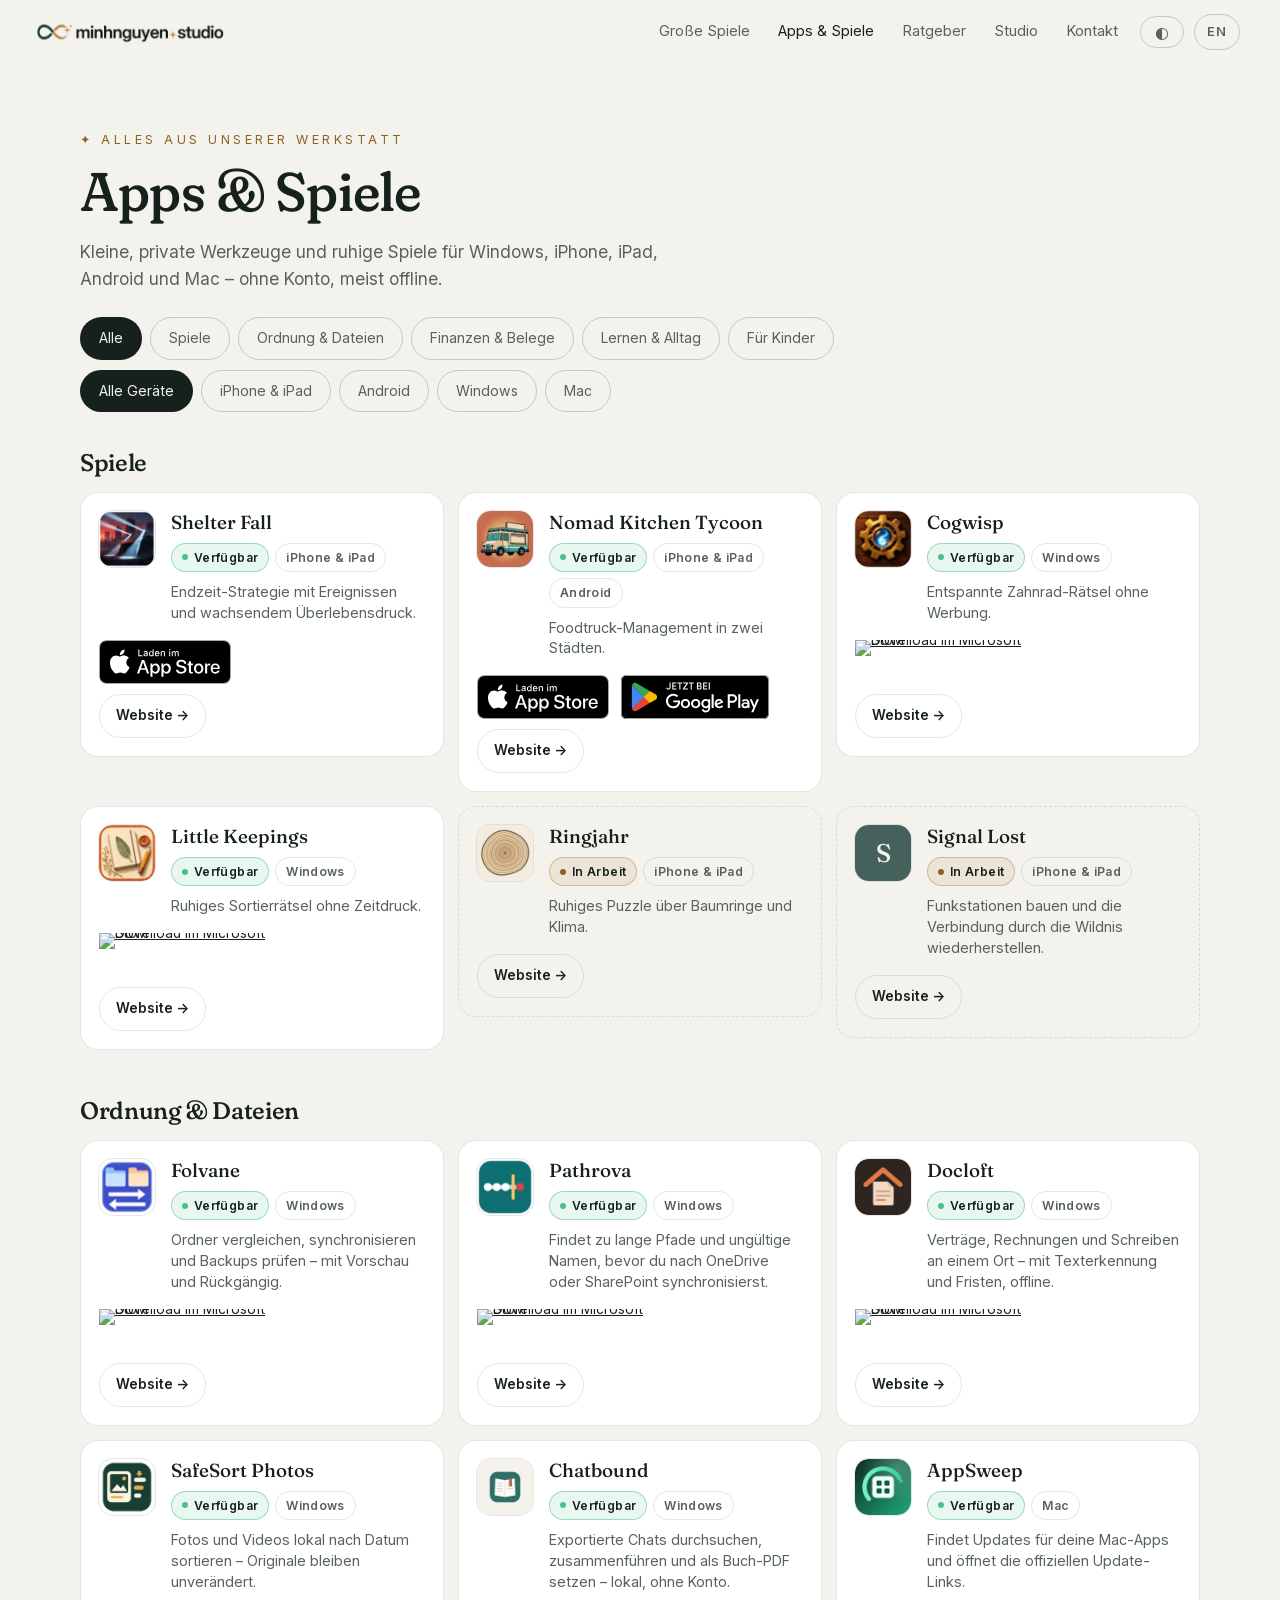
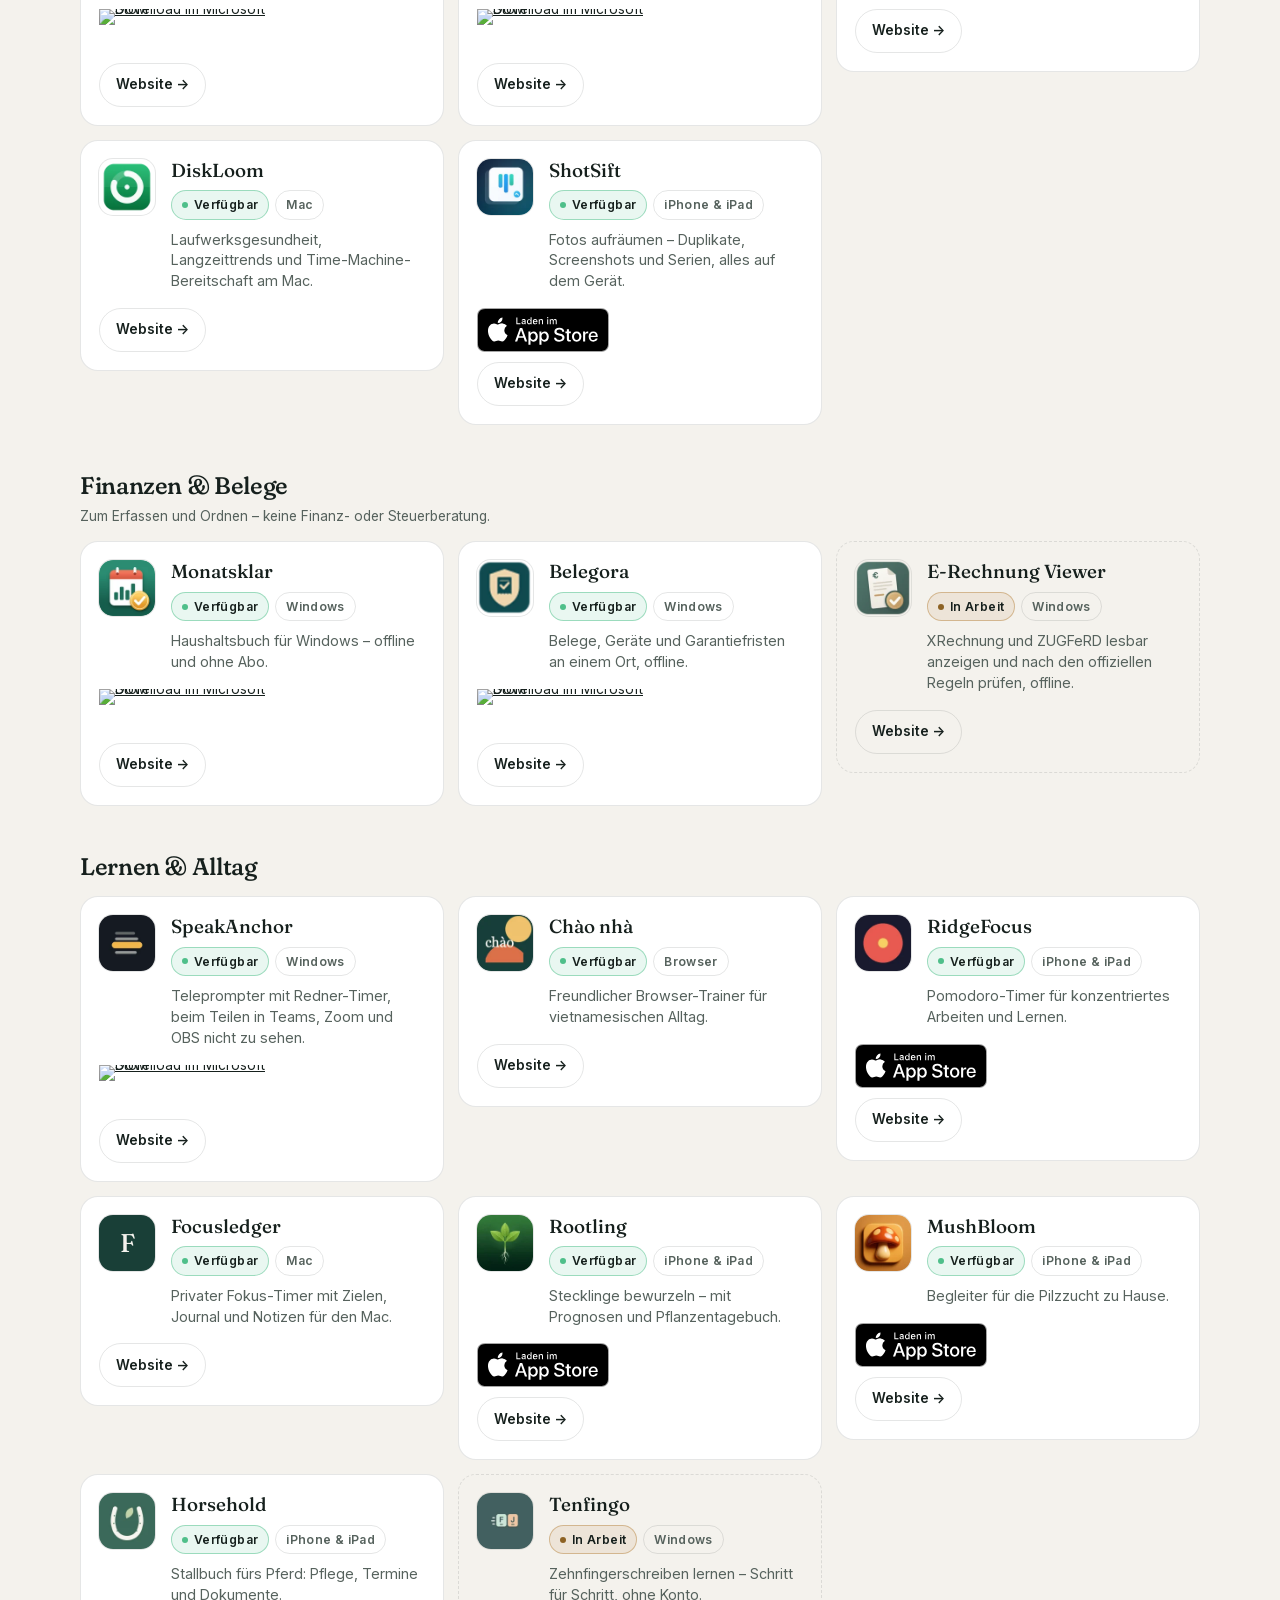
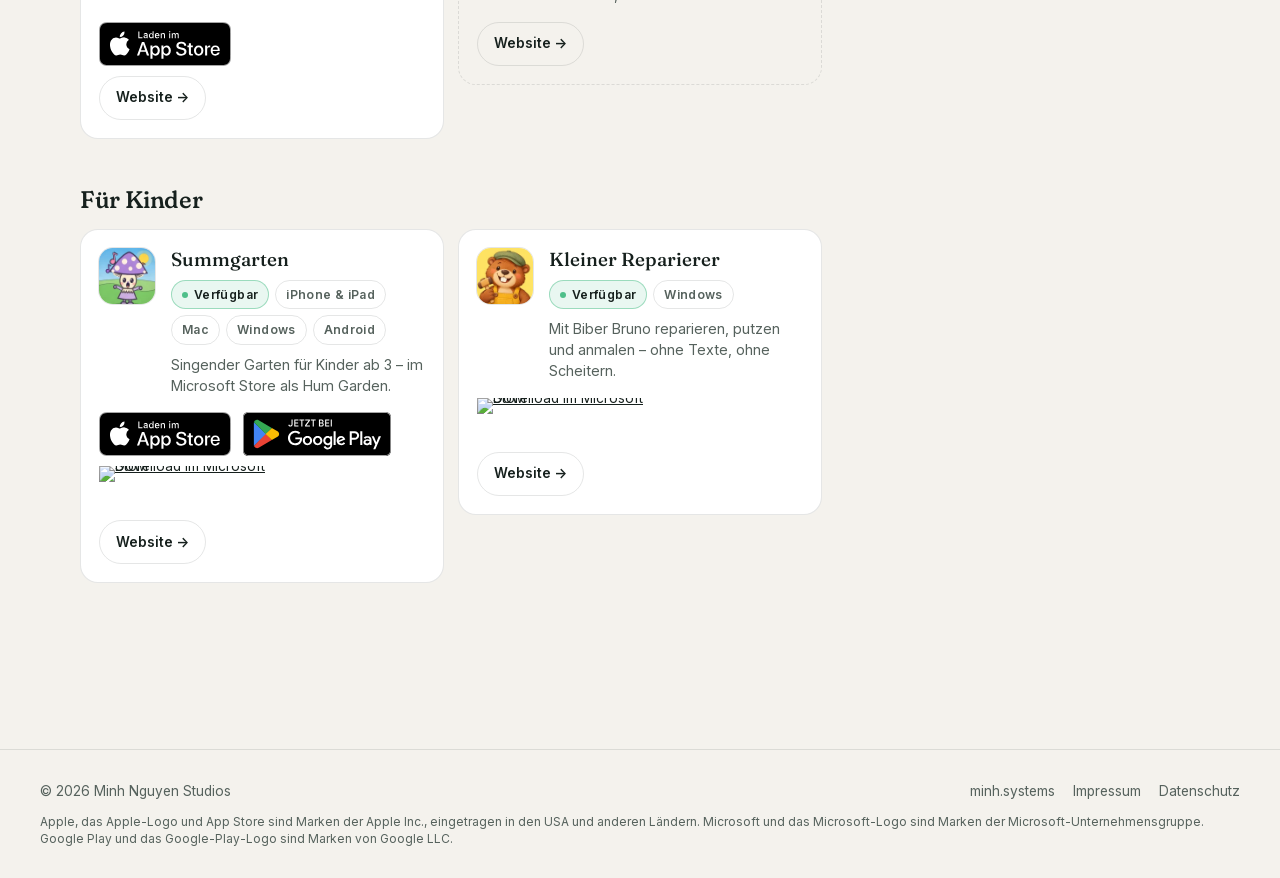
==== apps/index.html @ a98da0e9 "NightTalk entfernt (nie live)" ====
<!doctype html>
<html lang="de">
<head>
<meta charset="utf-8">
<meta name="viewport" content="width=device-width, initial-scale=1">
<title>Apps &amp; Spiele – alle Titel von Minh Nguyen Studios</title>
<meta name="description" content="Alle Apps und Spiele von Minh Nguyen Studios auf einen Blick – nach Bereich und Gerät filterbar, mit Links zu App Store, Google Play und Microsoft Store.">
<link rel="icon" href="../brand/favicon.svg" type="image/svg+xml">
<link rel="apple-touch-icon" href="../brand/apple-touch-icon.png">
<meta name="theme-color" content="#0e1312">
<meta name="color-scheme" content="dark light">
<script>try{const t=localStorage.getItem("theme");if(t)document.documentElement.dataset.theme=t}catch(e){}</script>
<meta property="og:type" content="website">
<meta property="og:site_name" content="Minh Nguyen Studios">
<meta property="og:title" content="Apps &amp; Spiele – Minh Nguyen Studios">
<meta property="og:description" content="Alle Apps und Spiele von Minh Nguyen Studios auf einen Blick – nach Bereich und Gerät filterbar, mit Links zu App Store, Google Play und Microsoft Store.">
<meta property="og:url" content="https://minh.systems/MinhNguyenStudios/apps/">
<meta property="og:image" content="https://minh.systems/MinhNguyenStudios/brand/og.png">
<meta property="og:image:width" content="1200">
<meta property="og:image:height" content="630">
<meta property="og:image:alt" content="Minh Nguyen Studios">
<meta property="og:locale" content="de_DE">
<meta property="og:locale:alternate" content="en_US">
<link rel="canonical" href="https://minh.systems/MinhNguyenStudios/apps/">
<link rel="alternate" hreflang="de" href="https://minh.systems/MinhNguyenStudios/apps/">
<link rel="alternate" hreflang="en" href="https://minh.systems/MinhNguyenStudios/en/apps/">
<link rel="alternate" hreflang="x-default" href="https://minh.systems/MinhNguyenStudios/apps/">
<meta name="twitter:card" content="summary_large_image">
<meta name="twitter:title" content="Apps &amp; Spiele – Minh Nguyen Studios">
<meta name="twitter:description" content="Alle Apps und Spiele von Minh Nguyen Studios auf einen Blick – nach Bereich und Gerät filterbar, mit Links zu App Store, Google Play und Microsoft Store.">
<meta name="twitter:image" content="https://minh.systems/MinhNguyenStudios/brand/og.png">
<script type="application/ld+json">{"@context":"https://schema.org","@type":"Organization","name":"Minh Nguyen Studios","url":"https://minh.systems/MinhNguyenStudios/","logo":"https://minh.systems/MinhNguyenStudios/brand/og.png","email":"hello@minh.systems"}</script>
<link rel="preload" href="../fonts/inter.woff2" as="font" type="font/woff2" crossorigin>
<link rel="preload" href="../fonts/fraunces.woff2" as="font" type="font/woff2" crossorigin>
<link rel="stylesheet" href="../fonts.css">
<link rel="stylesheet" href="../site.css">
</head>
<body>
<a class="skip" href="#apps">Zum Inhalt springen</a>

<nav id="nav">
  <a href="../" aria-label="Minh Nguyen Studios – Startseite"><img class="logo-d" src="../brand/wortmarke.svg" alt=""><img class="logo-l" src="../brand/studio-hell.png" alt=""></a>
  <button class="snd menu" id="menu" aria-expanded="false" aria-controls="navx"><span class="bars" aria-hidden="true"><i></i><i></i><i></i></span><span class="ml">Menü</span></button>
  <div class="navx" id="navx">
    <ul><li><a href="../#spiele">Große Spiele</a></li><li><a href="./" aria-current="page">Apps &amp; Spiele</a></li><li><a href="../#ratgeber">Ratgeber</a></li><li><a href="../#studio">Studio</a></li><li><a href="../#kontakt">Kontakt</a></li></ul>
    <div class="tools">
      <button class="snd" id="theme" aria-label="Hell oder dunkel" title="Hell oder dunkel"><span aria-hidden="true">◐</span><span class="tl" aria-hidden="true">Hell / Dunkel</span></button>
    </div>
  </div>
  <a class="lang" href="../en/apps/" hreflang="en" lang="en" title="English">EN</a>
</nav>

<main>
<section id="apps" class="catalog-page">
  <div class="head"><div><div class="kicker">Alles aus unserer Werkstatt</div><h1 class="serif pagetitle">Apps &amp; Spiele</h1><p class="lead">Kleine, private Werkzeuge und ruhige Spiele für Windows, iPhone, iPad, Android und Mac – ohne Konto, meist offline.</p></div>
  <div class="filters"><div class="chips" id="kat" role="group" aria-label="Nach Bereich filtern"><button class="chip on" data-k="all" aria-pressed="true">Alle</button><button class="chip" data-k="spiele" aria-pressed="false">Spiele</button><button class="chip" data-k="ordnung" aria-pressed="false">Ordnung &amp; Dateien</button><button class="chip" data-k="finanzen" aria-pressed="false">Finanzen &amp; Belege</button><button class="chip" data-k="lernen" aria-pressed="false">Lernen &amp; Alltag</button><button class="chip" data-k="kinder" aria-pressed="false">Für Kinder</button></div><div class="chips" id="pfk" role="group" aria-label="Nach Gerät filtern"><button class="chip on" data-p="all" aria-pressed="true">Alle Geräte</button><button class="chip" data-p="iPhone" aria-pressed="false">iPhone &amp; iPad</button><button class="chip" data-p="Android" aria-pressed="false">Android</button><button class="chip" data-p="Windows" aria-pressed="false">Windows</button><button class="chip" data-p="Mac" aria-pressed="false">Mac</button></div></div></div>
  <div class="group" data-k="spiele"><h2 class="serif">Spiele</h2><div class="cat"><article class="app" data-cat="spiele" data-a="shelterfall" data-pf="iPhone"><img class="ico" src="../img/icons/shelterfall.webp" alt="" width="56" height="56" loading="lazy"><div><h3><a href="https://shelterfall.minh.systems/">Shelter Fall</a></h3><div class="badges"><span class="st ok">Verfügbar</span><span class="pf">iPhone &amp; iPad</span></div><p>Endzeit-Strategie mit Ereignissen und wachsendem Überlebensdruck.</p></div><div class="go"><div class="stores"><a class="badge" href="https://apps.apple.com/app/id6759238842" target="_blank" rel="noopener"><img src="../brand/badges/app-store-de.svg" alt="Laden im App Store" width="132" height="44" loading="lazy"></a></div><a class="more" href="https://shelterfall.minh.systems/">Website →</a></div></article><article class="app" data-cat="spiele" data-a="nomad" data-pf="iPhone Android"><img class="ico" src="../img/icons/nomad.webp" alt="" width="56" height="56" loading="lazy"><div><h3><a href="https://minh.systems/NomadKitchenTycoon/">Nomad Kitchen Tycoon</a></h3><div class="badges"><span class="st ok">Verfügbar</span><span class="pf">iPhone &amp; iPad</span><span class="pf">Android</span></div><p>Foodtruck-Management in zwei Städten.</p></div><div class="go"><div class="stores"><a class="badge" href="https://apps.apple.com/app/id6759504817" target="_blank" rel="noopener"><img src="../brand/badges/app-store-de.svg" alt="Laden im App Store" width="132" height="44" loading="lazy"></a><a class="badge" href="https://play.google.com/store/apps/details?id=com.minhstudios.nomadkitchen&amp;hl=de" target="_blank" rel="noopener"><img src="../brand/badges/google-play-de.svg" alt="Jetzt bei Google Play" width="148" height="44" loading="lazy"></a></div><a class="more" href="https://minh.systems/NomadKitchenTycoon/">Website →</a></div></article><article class="app" data-cat="spiele" data-a="cogwisp" data-pf="Windows"><img class="ico" src="../img/icons/cogwisp.webp" alt="" width="56" height="56" loading="lazy"><div><h3><a href="https://minh.systems/Cogwisp/">Cogwisp</a></h3><div class="badges"><span class="st ok">Verfügbar</span><span class="pf">Windows</span></div><p>Entspannte Zahnrad-Rätsel ohne Werbung.</p></div><div class="go"><div class="stores"><a class="badge" href="https://apps.microsoft.com/detail/9NSRPBK9PL5N" target="_blank" rel="noopener"><img src="https://get.microsoft.com/images/de%20dark.svg" alt="Download im Microsoft Store" width="183" height="44" loading="lazy"></a></div><a class="more" href="https://minh.systems/Cogwisp/">Website →</a></div></article><article class="app" data-cat="spiele" data-a="littlekeepings" data-pf="Windows"><img class="ico" src="../img/icons/littlekeepings.webp" alt="" width="56" height="56" loading="lazy"><div><h3><a href="https://minh.systems/LittleKeepings/">Little Keepings</a></h3><div class="badges"><span class="st ok">Verfügbar</span><span class="pf">Windows</span></div><p>Ruhiges Sortierrätsel ohne Zeitdruck.</p></div><div class="go"><div class="stores"><a class="badge" href="https://apps.microsoft.com/detail/9N1WQT29BF8W" target="_blank" rel="noopener"><img src="https://get.microsoft.com/images/de%20dark.svg" alt="Download im Microsoft Store" width="183" height="44" loading="lazy"></a></div><a class="more" href="https://minh.systems/LittleKeepings/">Website →</a></div></article><article class="app wip" data-cat="spiele" data-a="ringjahr" data-pf="iPhone"><img class="ico" src="../img/icons/ringjahr.webp" alt="" width="56" height="56" loading="lazy"><div><h3><a href="https://minh.systems/Ringjahr/">Ringjahr</a></h3><div class="badges"><span class="st soon">In Arbeit</span><span class="pf">iPhone &amp; iPad</span></div><p>Ruhiges Puzzle über Baumringe und Klima.</p></div><div class="go"><a class="more" href="https://minh.systems/Ringjahr/">Website →</a></div></article><article class="app wip" data-cat="spiele" data-a="signallost" data-pf="iPhone"><span class="ico mono" aria-hidden="true">S</span><div><h3><a href="https://minh.systems/SignalLost/">Signal Lost</a></h3><div class="badges"><span class="st soon">In Arbeit</span><span class="pf">iPhone &amp; iPad</span></div><p>Funkstationen bauen und die Verbindung durch die Wildnis wiederherstellen.</p></div><div class="go"><a class="more" href="https://minh.systems/SignalLost/">Website →</a></div></article></div></div>
  <div class="group" data-k="ordnung"><h2 class="serif">Ordnung &amp; Dateien</h2><div class="cat"><article class="app" data-cat="ordnung" data-a="folvane" data-pf="Windows"><img class="ico" src="../img/icons/folvane.webp" alt="" width="56" height="56" loading="lazy"><div><h3><a href="https://minh.systems/Folvane/">Folvane</a></h3><div class="badges"><span class="st ok">Verfügbar</span><span class="pf">Windows</span></div><p>Ordner vergleichen, synchronisieren und Backups prüfen – mit Vorschau und Rückgängig.</p></div><div class="go"><div class="stores"><a class="badge" href="https://apps.microsoft.com/detail/9NSDC58HLFRR" target="_blank" rel="noopener"><img src="https://get.microsoft.com/images/de%20dark.svg" alt="Download im Microsoft Store" width="183" height="44" loading="lazy"></a></div><a class="more" href="https://minh.systems/Folvane/">Website →</a></div></article><article class="app" data-cat="ordnung" data-a="pathrova" data-pf="Windows"><img class="ico" src="../img/icons/pathrova.webp" alt="" width="56" height="56" loading="lazy"><div><h3><a href="https://minh.systems/Pathrova/">Pathrova</a></h3><div class="badges"><span class="st ok">Verfügbar</span><span class="pf">Windows</span></div><p>Findet zu lange Pfade und ungültige Namen, bevor du nach OneDrive oder SharePoint synchronisierst.</p></div><div class="go"><div class="stores"><a class="badge" href="https://apps.microsoft.com/detail/9NJN21Z01WPM" target="_blank" rel="noopener"><img src="https://get.microsoft.com/images/de%20dark.svg" alt="Download im Microsoft Store" width="183" height="44" loading="lazy"></a></div><a class="more" href="https://minh.systems/Pathrova/">Website →</a></div></article><article class="app" data-cat="ordnung" data-a="docloft" data-pf="Windows"><img class="ico" src="../img/icons/docloft.webp" alt="" width="56" height="56" loading="lazy"><div><h3><a href="https://minh.systems/Docloft/">Docloft</a></h3><div class="badges"><span class="st ok">Verfügbar</span><span class="pf">Windows</span></div><p>Verträge, Rechnungen und Schreiben an einem Ort – mit Texterkennung und Fristen, offline.</p></div><div class="go"><div class="stores"><a class="badge" href="https://apps.microsoft.com/detail/9NRVKF4456H6" target="_blank" rel="noopener"><img src="https://get.microsoft.com/images/de%20dark.svg" alt="Download im Microsoft Store" width="183" height="44" loading="lazy"></a></div><a class="more" href="https://minh.systems/Docloft/">Website →</a></div></article><article class="app" data-cat="ordnung" data-a="fotokehr" data-pf="Windows"><img class="ico" src="../img/icons/fotokehr.webp" alt="" width="56" height="56" loading="lazy"><div><h3><a href="https://minh.systems/SafeSort-Photos/">SafeSort Photos</a></h3><div class="badges"><span class="st ok">Verfügbar</span><span class="pf">Windows</span></div><p>Fotos und Videos lokal nach Datum sortieren – Originale bleiben unverändert.</p></div><div class="go"><div class="stores"><a class="badge" href="https://apps.microsoft.com/detail/9P6WTFZ3XF96" target="_blank" rel="noopener"><img src="https://get.microsoft.com/images/de%20dark.svg" alt="Download im Microsoft Store" width="183" height="44" loading="lazy"></a></div><a class="more" href="https://minh.systems/SafeSort-Photos/">Website →</a></div></article><article class="app" data-cat="ordnung" data-a="plauderbuch" data-pf="Windows"><img class="ico" src="../img/icons/plauderbuch.webp" alt="" width="56" height="56" loading="lazy"><div><h3><a href="https://minh.systems/Chatbound/">Chatbound</a></h3><div class="badges"><span class="st ok">Verfügbar</span><span class="pf">Windows</span></div><p>Exportierte Chats durchsuchen, zusammenführen und als Buch-PDF setzen – lokal, ohne Konto.</p></div><div class="go"><div class="stores"><a class="badge" href="https://apps.microsoft.com/detail/9PJV28CQJV8K" target="_blank" rel="noopener"><img src="https://get.microsoft.com/images/de%20dark.svg" alt="Download im Microsoft Store" width="183" height="44" loading="lazy"></a></div><a class="more" href="https://minh.systems/Chatbound/">Website →</a></div></article><article class="app" data-cat="ordnung" data-a="appsweep" data-pf="Mac"><img class="ico" src="../img/icons/appsweep.webp" alt="" width="56" height="56" loading="lazy"><div><h3><a href="https://minh.systems/AppSweep/">AppSweep</a></h3><div class="badges"><span class="st ok">Verfügbar</span><span class="pf">Mac</span></div><p>Findet Updates für deine Mac-Apps und öffnet die offiziellen Update-Links.</p></div><div class="go"><a class="more" href="https://minh.systems/AppSweep/">Website →</a></div></article><article class="app" data-cat="ordnung" data-a="diskloom" data-pf="Mac"><img class="ico" src="../img/icons/diskloom.webp" alt="" width="56" height="56" loading="lazy"><div><h3><a href="https://minh.systems/DiskLoom/">DiskLoom</a></h3><div class="badges"><span class="st ok">Verfügbar</span><span class="pf">Mac</span></div><p>Laufwerksgesundheit, Langzeittrends und Time-Machine-Bereitschaft am Mac.</p></div><div class="go"><a class="more" href="https://minh.systems/DiskLoom/">Website →</a></div></article><article class="app" data-cat="ordnung" data-a="shotsift" data-pf="iPhone"><img class="ico" src="../img/icons/shotsift.webp" alt="" width="56" height="56" loading="lazy"><div><h3><a href="https://minh.systems/ShotSift/">ShotSift</a></h3><div class="badges"><span class="st ok">Verfügbar</span><span class="pf">iPhone &amp; iPad</span></div><p>Fotos aufräumen – Duplikate, Screenshots und Serien, alles auf dem Gerät.</p></div><div class="go"><div class="stores"><a class="badge" href="https://apps.apple.com/app/id6758222349" target="_blank" rel="noopener"><img src="../brand/badges/app-store-de.svg" alt="Laden im App Store" width="132" height="44" loading="lazy"></a></div><a class="more" href="https://minh.systems/ShotSift/">Website →</a></div></article></div></div>
  <div class="group" data-k="finanzen"><h2 class="serif">Finanzen &amp; Belege</h2><p class="hint-note">Zum Erfassen und Ordnen – keine Finanz- oder Steuerberatung.</p><div class="cat"><article class="app" data-cat="finanzen" data-a="monatsklar" data-pf="Windows"><img class="ico" src="../img/icons/monatsklar.webp" alt="" width="56" height="56" loading="lazy"><div><h3><a href="https://minh.systems/Monatsklar/">Monatsklar</a></h3><div class="badges"><span class="st ok">Verfügbar</span><span class="pf">Windows</span></div><p>Haushaltsbuch für Windows – offline und ohne Abo.</p></div><div class="go"><div class="stores"><a class="badge" href="https://apps.microsoft.com/detail/9N6JM2J3LC27" target="_blank" rel="noopener"><img src="https://get.microsoft.com/images/de%20dark.svg" alt="Download im Microsoft Store" width="183" height="44" loading="lazy"></a></div><a class="more" href="https://minh.systems/Monatsklar/">Website →</a></div></article><article class="app" data-cat="finanzen" data-a="belegora" data-pf="Windows"><img class="ico" src="../img/icons/belegora.webp" alt="" width="56" height="56" loading="lazy"><div><h3><a href="https://minh.systems/belegora/">Belegora</a></h3><div class="badges"><span class="st ok">Verfügbar</span><span class="pf">Windows</span></div><p>Belege, Geräte und Garantiefristen an einem Ort, offline.</p></div><div class="go"><div class="stores"><a class="badge" href="https://apps.microsoft.com/detail/9NB7QSNC6MJQ" target="_blank" rel="noopener"><img src="https://get.microsoft.com/images/de%20dark.svg" alt="Download im Microsoft Store" width="183" height="44" loading="lazy"></a></div><a class="more" href="https://minh.systems/belegora/">Website →</a></div></article><article class="app wip" data-cat="finanzen" data-a="erechnung" data-pf="Windows"><img class="ico" src="../img/icons/erechnung.webp" alt="" width="56" height="56" loading="lazy"><div><h3><a href="https://minh.systems/erechnung/">E-Rechnung Viewer</a></h3><div class="badges"><span class="st soon">In Arbeit</span><span class="pf">Windows</span></div><p>XRechnung und ZUGFeRD lesbar anzeigen und nach den offiziellen Regeln prüfen, offline.</p></div><div class="go"><a class="more" href="https://minh.systems/erechnung/">Website →</a></div></article></div></div>
  <div class="group" data-k="lernen"><h2 class="serif">Lernen &amp; Alltag</h2><div class="cat"><article class="app" data-cat="lernen" data-a="speakanchor" data-pf="Windows"><img class="ico" src="../img/icons/speakanchor.webp" alt="" width="56" height="56" loading="lazy"><div><h3><a href="https://minh.systems/SpeakAnchor/">SpeakAnchor</a></h3><div class="badges"><span class="st ok">Verfügbar</span><span class="pf">Windows</span></div><p>Teleprompter mit Redner-Timer, beim Teilen in Teams, Zoom und OBS nicht zu sehen.</p></div><div class="go"><div class="stores"><a class="badge" href="https://apps.microsoft.com/detail/9PF13FM93XSJ" target="_blank" rel="noopener"><img src="https://get.microsoft.com/images/de%20dark.svg" alt="Download im Microsoft Store" width="183" height="44" loading="lazy"></a></div><a class="more" href="https://minh.systems/SpeakAnchor/">Website →</a></div></article><article class="app" data-cat="lernen" data-a="vietnamese" data-pf="Browser"><img class="ico" src="../img/icons/vietnamese.webp" alt="" width="56" height="56" loading="lazy"><div><h3><a href="https://minh.systems/VietnameseTrainer/">Chào nhà</a></h3><div class="badges"><span class="st ok">Verfügbar</span><span class="pf">Browser</span></div><p>Freundlicher Browser-Trainer für vietnamesischen Alltag.</p></div><div class="go"><a class="more" href="https://minh.systems/VietnameseTrainer/">Website →</a></div></article><article class="app" data-cat="lernen" data-a="ridgefocus" data-pf="iPhone"><img class="ico" src="../img/icons/ridgefocus.webp" alt="" width="56" height="56" loading="lazy"><div><h3><a href="https://minh.systems/RidgeFocus/">RidgeFocus</a></h3><div class="badges"><span class="st ok">Verfügbar</span><span class="pf">iPhone &amp; iPad</span></div><p>Pomodoro-Timer für konzentriertes Arbeiten und Lernen.</p></div><div class="go"><div class="stores"><a class="badge" href="https://apps.apple.com/app/id6758014649" target="_blank" rel="noopener"><img src="../brand/badges/app-store-de.svg" alt="Laden im App Store" width="132" height="44" loading="lazy"></a></div><a class="more" href="https://minh.systems/RidgeFocus/">Website →</a></div></article><article class="app" data-cat="lernen" data-a="focusledger" data-pf="Mac"><span class="ico mono" aria-hidden="true">F</span><div><h3><a href="https://minh.systems/Focusledger-Pro/">Focusledger</a></h3><div class="badges"><span class="st ok">Verfügbar</span><span class="pf">Mac</span></div><p>Privater Fokus-Timer mit Zielen, Journal und Notizen für den Mac.</p></div><div class="go"><a class="more" href="https://minh.systems/Focusledger-Pro/">Website →</a></div></article><article class="app" data-cat="lernen" data-a="rootling" data-pf="iPhone"><img class="ico" src="../img/icons/rootling.webp" alt="" width="56" height="56" loading="lazy"><div><h3><a href="https://minh.systems/Rootling/">Rootling</a></h3><div class="badges"><span class="st ok">Verfügbar</span><span class="pf">iPhone &amp; iPad</span></div><p>Stecklinge bewurzeln – mit Prognosen und Pflanzentagebuch.</p></div><div class="go"><div class="stores"><a class="badge" href="https://apps.apple.com/app/id6758851487" target="_blank" rel="noopener"><img src="../brand/badges/app-store-de.svg" alt="Laden im App Store" width="132" height="44" loading="lazy"></a></div><a class="more" href="https://minh.systems/Rootling/">Website →</a></div></article><article class="app" data-cat="lernen" data-a="mushbloom" data-pf="iPhone"><img class="ico" src="../img/icons/mushbloom.webp" alt="" width="56" height="56" loading="lazy"><div><h3><a href="https://mushbloom.minh.systems/">MushBloom</a></h3><div class="badges"><span class="st ok">Verfügbar</span><span class="pf">iPhone &amp; iPad</span></div><p>Begleiter für die Pilzzucht zu Hause.</p></div><div class="go"><div class="stores"><a class="badge" href="https://apps.apple.com/app/id6758917023" target="_blank" rel="noopener"><img src="../brand/badges/app-store-de.svg" alt="Laden im App Store" width="132" height="44" loading="lazy"></a></div><a class="more" href="https://mushbloom.minh.systems/">Website →</a></div></article><article class="app" data-cat="lernen" data-a="horsehold" data-pf="iPhone"><img class="ico" src="../img/icons/horsehold.webp" alt="" width="56" height="56" loading="lazy"><div><h3><a href="https://minh.systems/Stable/">Horsehold</a></h3><div class="badges"><span class="st ok">Verfügbar</span><span class="pf">iPhone &amp; iPad</span></div><p>Stallbuch fürs Pferd: Pflege, Termine und Dokumente.</p></div><div class="go"><div class="stores"><a class="badge" href="https://apps.apple.com/app/id6826688753" target="_blank" rel="noopener"><img src="../brand/badges/app-store-de.svg" alt="Laden im App Store" width="132" height="44" loading="lazy"></a></div><a class="more" href="https://minh.systems/Stable/">Website →</a></div></article><article class="app wip" data-cat="lernen" data-a="tastenflink" data-pf="Windows"><img class="ico" src="../img/icons/tastenflink.webp" alt="" width="56" height="56" loading="lazy"><div><h3><a href="https://minh.systems/Tenfingo/">Tenfingo</a></h3><div class="badges"><span class="st soon">In Arbeit</span><span class="pf">Windows</span></div><p>Zehnfingerschreiben lernen – Schritt für Schritt, ohne Konto.</p></div><div class="go"><a class="more" href="https://minh.systems/Tenfingo/">Website →</a></div></article></div></div>
  <div class="group" data-k="kinder"><h2 class="serif">Für Kinder</h2><div class="cat"><article class="app" data-cat="kinder" data-a="summgarten" data-pf="iPhone Mac Windows Android"><img class="ico" src="../img/icons/summgarten.webp" alt="" width="56" height="56" loading="lazy"><div><h3><a href="https://minh.systems/Summgarten/">Summgarten</a></h3><div class="badges"><span class="st ok">Verfügbar</span><span class="pf">iPhone &amp; iPad</span><span class="pf">Mac</span><span class="pf">Windows</span><span class="pf">Android</span></div><p>Singender Garten für Kinder ab 3 – im Microsoft Store als Hum Garden.</p></div><div class="go"><div class="stores"><a class="badge" href="https://apps.apple.com/app/id6824160993" target="_blank" rel="noopener"><img src="../brand/badges/app-store-de.svg" alt="Laden im App Store" width="132" height="44" loading="lazy"></a><a class="badge" href="https://play.google.com/store/apps/details?id=de.michelnguyen.klanggarten&amp;hl=de" target="_blank" rel="noopener"><img src="../brand/badges/google-play-de.svg" alt="Jetzt bei Google Play" width="148" height="44" loading="lazy"></a><a class="badge" href="https://apps.microsoft.com/detail/9PGTW423BB1H" target="_blank" rel="noopener"><img src="https://get.microsoft.com/images/de%20dark.svg" alt="Download im Microsoft Store" width="183" height="44" loading="lazy"></a></div><a class="more" href="https://minh.systems/Summgarten/">Website →</a></div></article><article class="app" data-cat="kinder" data-a="reparierer" data-pf="Windows"><img class="ico" src="../img/icons/reparierer.webp" alt="" width="56" height="56" loading="lazy"><div><h3><a href="https://minh.systems/KleinerReparierer/">Kleiner Reparierer</a></h3><div class="badges"><span class="st ok">Verfügbar</span><span class="pf">Windows</span></div><p>Mit Biber Bruno reparieren, putzen und anmalen – ohne Texte, ohne Scheitern.</p></div><div class="go"><div class="stores"><a class="badge" href="https://apps.microsoft.com/detail/9N71QS2JNCVW" target="_blank" rel="noopener"><img src="https://get.microsoft.com/images/de%20dark.svg" alt="Download im Microsoft Store" width="183" height="44" loading="lazy"></a></div><a class="more" href="https://minh.systems/KleinerReparierer/">Website →</a></div></article></div></div>
  <p class="none" id="none" hidden>Für diese Auswahl gibt es noch nichts.</p>
</section>
</main>

<footer><span>© <span id="yr"></span> Minh Nguyen Studios</span><span><a href="https://minh.systems/" target="_blank" rel="noopener">minh.systems</a><a href="https://minh.systems/impressum/">Impressum</a><a href="https://minh.systems/datenschutz/">Datenschutz</a></span><small class="tm">Apple, das Apple-Logo und App Store sind Marken der Apple Inc., eingetragen in den USA und anderen Ländern. Microsoft und das Microsoft-Logo sind Marken der Microsoft-Unternehmensgruppe. Google Play und das Google-Play-Logo sind Marken von Google LLC.</small></footer>

<script src="../site.js"></script>
<script data-goatcounter="https://minhsystems.goatcounter.com/count" async src="https://gc.zgo.at/count.js"></script>
</body>
</html>
---- fonts.css ----
@font-face{font-family:Fraunces;src:url(fonts/fraunces.woff2) format("woff2");font-weight:100 900;font-style:normal;font-display:swap}
@font-face{font-family:Inter;src:url(fonts/inter.woff2) format("woff2");font-weight:100 900;font-style:normal;font-display:swap}
---- site.css ----
:root{
  --ink:#0e1312; --ink2:#141c1a; --green:#193f37; --green2:#24564b; --bronze:#b98746; --bronze2:#e2b874;
  --paper:#f4f2ed; --muted:#a9b3ae; --line:#ffffff17;
}
*{box-sizing:border-box;margin:0;padding:0}
html{scroll-behavior:smooth}
body{background:var(--ink);color:var(--paper);font-family:Inter,system-ui,sans-serif;font-size:17px;line-height:1.6;overflow-x:hidden}
.serif{font-family:Fraunces,Georgia,serif;font-variation-settings:"SOFT" 100,"WONK" 1;font-weight:500;letter-spacing:-.015em}
#fx{position:fixed;inset:0;width:100%;height:100%;z-index:1;pointer-events:none}
a{color:inherit}

nav{position:fixed;top:0;left:0;right:0;z-index:30;display:flex;justify-content:space-between;align-items:center;padding:14px clamp(16px,4vw,40px);transition:background .3s,backdrop-filter .3s}
nav.solid{background:#0e1312d9;backdrop-filter:blur(12px);border-bottom:1px solid var(--line)}
nav img{height:46px;display:block;margin:-6px 0 -6px -6px}
@media(max-width:720px){nav img{height:40px}}
nav ul{display:flex;gap:28px;list-style:none;font-size:.92rem;margin-right:22px}
nav ul a{text-decoration:none;color:var(--muted);transition:color .2s}
nav ul a:hover{color:var(--bronze2)}
nav ul a,.snd{white-space:nowrap}

/* HERO */
.hero{position:relative;min-height:100svh;display:grid;place-items:center;text-align:center;padding:110px 16px 70px;overflow:hidden;
  background:radial-gradient(ellipse 80% 60% at 50% 45%,#193f3799,transparent 70%),radial-gradient(ellipse at 50% 120%,#24564b66,transparent 60%),var(--ink)}
.mark{width:min(380px,74vw);height:auto;overflow:visible}
.mark .loop{fill:none;stroke-width:15;stroke-linecap:round}
.mark .star>path:first-child{transform:scale(0) rotate(-90deg);transition:transform .8s cubic-bezier(.2,1.7,.4,1)}
.mark .star>path:last-child{opacity:0;transition:opacity .6s .5s}
.mark .star.on>path:first-child{transform:none;animation:twinkle 3s 1.2s ease-in-out infinite}
.mark .star.on>path:last-child{opacity:1}
@keyframes twinkle{50%{transform:scale(.82) rotate(12deg)}}
.intro{display:flex;justify-content:center;align-items:baseline;font-family:Inter,sans-serif;font-weight:600;font-size:clamp(1.5rem,3.8vw,2.3rem);letter-spacing:-.025em;margin:22px 0 6px;min-height:1.3em;white-space:nowrap}
.w-a,.w-n{color:var(--paper)}
.w-n{display:inline-block;max-width:0;overflow:hidden;vertical-align:baseline;opacity:0;transition:max-width .9s cubic-bezier(.6,0,.2,1),opacity .6s}
.intro.wide .w-n{max-width:6em;opacity:1}
.w-b{color:var(--paper)}
.dot{position:relative;display:inline-block;width:.42em;height:.5em;margin:0 .04em;opacity:0;transition:opacity .2s}
.dot.on{opacity:1}
.dot i{position:absolute;left:50%;bottom:.02em;width:.17em;height:.17em;margin-left:-.085em;border-radius:50%;background:var(--bronze);transition:transform .45s cubic-bezier(.5,-0.6,.5,1)}
.dot svg{position:absolute;left:50%;top:50%;width:.62em;height:.62em;margin:-.36em 0 0 -.31em;fill:var(--bronze2);transform:scale(0) rotate(-120deg);transition:transform .7s cubic-bezier(.2,1.6,.4,1);filter:drop-shadow(0 0 10px #e2b874aa)}
.dot.spark i{transform:scale(0)}
.dot.spark svg{transform:scale(1) rotate(0);animation:tw 2.6s 1s ease-in-out infinite}
@keyframes tw{50%{transform:scale(.8) rotate(45deg)}}
.caret{display:inline-block;width:.06em;height:.9em;margin-left:.06em;background:var(--bronze2);align-self:center;animation:blink .9s steps(2) infinite}
.caret.off{opacity:0;animation:none;transition:opacity .4s}
@keyframes blink{50%{opacity:0}}
.eyebrow{font-size:.78rem;letter-spacing:.32em;text-transform:uppercase;color:var(--bronze2);margin:26px 0 14px}
.hero h1{font-size:clamp(2.6rem,7vw,5.4rem);line-height:1.04;max-width:14ch;margin:0 auto}
.hero h1 em{font-style:italic;padding:0 .08em .16em 0;-webkit-box-decoration-break:clone;box-decoration-break:clone;background:linear-gradient(100deg,var(--bronze2) 42%,#fff6df 50%,var(--bronze2) 58%) 100% 0/260% 100%;-webkit-background-clip:text;background-clip:text;color:transparent;animation:shimmer 6s 4s ease-in-out infinite}
@keyframes shimmer{0%{background-position:100% 0}35%,100%{background-position:0 0}}
.mark{cursor:pointer}
.kicker::before{content:"✦";margin-right:.6em;display:inline-block;animation:twinkle 3s ease-in-out infinite}
@property --ang{syntax:"<angle>";inherits:false;initial-value:0deg}
.frame::before{content:"";position:absolute;inset:0;z-index:3;border-radius:inherit;padding:2px;pointer-events:none;opacity:0;
  background:conic-gradient(from var(--ang),transparent 0 70%,#b9874600 72%,#e2b874 86%,#fff6df 89%,transparent 90%);
  -webkit-mask:linear-gradient(#000 0 0) content-box,linear-gradient(#000 0 0);-webkit-mask-composite:xor;mask-composite:exclude}
.feature.in .frame::before{animation:trace 2.4s .5s ease-in-out}
.media:hover .frame::before{animation:trace 1.8s ease-in-out}
@keyframes trace{0%{--ang:0deg;opacity:0}10%,85%{opacity:1}100%{--ang:360deg;opacity:0}}
.hero p{max-width:600px;margin:22px auto 34px;color:var(--muted);font-size:clamp(1rem,2vw,1.15rem)}
.btn{display:inline-flex;align-items:center;gap:8px;padding:13px 26px;border-radius:999px;font-weight:600;font-size:.95rem;text-decoration:none;transition:transform .2s,box-shadow .2s,background .2s}
.btn.primary{background:var(--bronze);color:#1a1208;box-shadow:0 10px 40px #b9874655}
.btn.primary:hover{transform:translateY(-2px);box-shadow:0 14px 50px #b987468a}
.btn.ghost{border:1px solid #ffffff33;color:var(--paper)}
.btn.ghost:hover{background:#ffffff10}
.actions{display:flex;gap:12px;justify-content:center;flex-wrap:wrap}
.scroll{position:absolute;bottom:26px;left:50%;width:24px;height:38px;margin-left:-12px;border:1.5px solid #ffffff40;border-radius:12px}
.scroll::after{content:"";position:absolute;left:50%;top:8px;width:4px;height:8px;margin-left:-2px;border-radius:2px;background:var(--bronze2);animation:sc 1.8s infinite}
@keyframes sc{to{transform:translateY(12px);opacity:0}}

section{position:relative;z-index:2;padding:120px clamp(16px,4vw,40px);max-width:1200px;margin:0 auto}
.kicker{font-size:.78rem;letter-spacing:.28em;text-transform:uppercase;color:var(--bronze2)}
h2{font-size:clamp(2rem,4.6vw,3.4rem);line-height:1.1;margin:12px 0 16px}
.lead{max-width:640px;color:var(--muted);font-size:1.08rem}
.head{display:flex;justify-content:space-between;align-items:flex-end;gap:24px;flex-wrap:wrap;margin-bottom:56px}

/* FILTER */
.chips{display:flex;gap:8px;flex-wrap:wrap}
.chip{border:1px solid #ffffff2a;background:transparent;color:var(--muted);padding:9px 18px;border-radius:999px;font:inherit;font-size:.88rem;cursor:pointer;transition:all .25s}
.chip:hover{color:var(--paper);border-color:#ffffff55}
.chip.on{background:var(--paper);color:var(--ink);border-color:var(--paper)}

/* FEATURED */
.feature{display:grid;grid-template-columns:1.25fr 1fr;gap:clamp(28px,5vw,72px);align-items:center;margin-bottom:120px;transition:opacity .5s,transform .5s}
.feature:nth-of-type(even){grid-template-columns:1fr 1.25fr}
.feature:nth-of-type(even) .media{order:2}
.feature.hide{display:none}
@media(max-width:860px){.feature,.feature:nth-of-type(even){grid-template-columns:1fr}.feature:nth-of-type(even) .media{order:0}}
.media{position:relative;perspective:1200px}
.frame{position:relative;border-radius:22px;overflow:hidden;box-shadow:0 40px 90px #000a,0 0 0 1px #ffffff14;transition:transform .2s ease-out;transform-style:preserve-3d;background:var(--ink2)}
.frame img{display:block;width:100%;height:auto;aspect-ratio:16/9;object-fit:cover}
.frame::after{content:"";position:absolute;inset:0;pointer-events:none;background:radial-gradient(circle at var(--gx,50%) var(--gy,0%),#ffffff2e,transparent 45%);opacity:0;transition:opacity .3s}
.media:hover .frame::after{opacity:1}
.shot2{position:absolute;width:44%;height:auto;right:-4%;bottom:-12%;border-radius:14px;box-shadow:0 20px 50px #000c,0 0 0 1px #ffffff22;transform:rotate(3deg);transition:transform .4s}
.media:hover .shot2{transform:rotate(0) translateY(-6px)}
@media(max-width:860px){.shot2{display:none}}
.status{display:inline-flex;align-items:center;gap:8px;font-size:.78rem;font-weight:600;letter-spacing:.06em;text-transform:uppercase;padding:6px 12px;border-radius:999px;background:#ffffff0d;border:1px solid var(--line)}
.status::before{content:"";width:7px;height:7px;border-radius:50%;background:var(--c,#7bd3a8);box-shadow:0 0 10px var(--c,#7bd3a8)}
.status.prod{--c:var(--bronze2)}
.status.review{--c:#8ec5ff}
.feature h3{font-size:clamp(1.9rem,3.6vw,2.8rem);line-height:1.1;margin:16px 0 6px}
.meta{color:var(--bronze2);font-size:.9rem;margin-bottom:16px}
.feature p{color:#cfd6d2;margin-bottom:22px}
.links{display:flex;gap:10px;flex-wrap:wrap}
.links .btn{padding:10px 20px;font-size:.88rem}

/* MORE */
.grid{display:grid;grid-template-columns:repeat(auto-fill,minmax(250px,1fr));gap:20px}
.tile{display:block;text-decoration:none;border-radius:18px;overflow:hidden;background:var(--ink2);border:1px solid var(--line);transition:transform .3s,border-color .3s,box-shadow .3s}
.tile:hover{transform:translateY(-6px);border-color:#b9874699;box-shadow:0 24px 50px #0008}
.tile img{display:block;width:100%;aspect-ratio:16/10;object-fit:cover;transition:transform .6s}
.tile:hover img{transform:scale(1.05)}
.tile div{padding:16px 18px 20px}
.tile h4{font-family:Fraunces,Georgia,serif;font-weight:500;font-size:1.25rem}
.tile span{display:block;color:var(--muted);font-size:.88rem;margin-top:4px}
.apps .tile img{aspect-ratio:16/10}

/* VALUES */
.values{display:grid;grid-template-columns:repeat(auto-fit,minmax(230px,1fr));gap:1px;background:var(--line);border:1px solid var(--line);border-radius:22px;overflow:hidden}
.value{background:var(--ink);padding:34px 28px;transition:background .3s}
.value:hover{background:#193f3755}
.value b{display:block;font-family:Fraunces,Georgia,serif;font-weight:500;font-size:1.35rem;margin:14px 0 8px}
.value p{color:var(--muted);font-size:.95rem}
.value svg{width:30px;height:30px;stroke:var(--bronze2);fill:none;stroke-width:1.6}

/* CONTACT */
.contact{text-align:center;padding-bottom:140px}
.mail{font-family:Fraunces,Georgia,serif;font-size:clamp(1.6rem,5vw,3.2rem);text-decoration:none;background:linear-gradient(var(--bronze),var(--bronze)) 0 100%/0 2px no-repeat;transition:background-size .4s}
.mail:hover{background-size:100% 2px}
footer{position:relative;z-index:2;border-top:1px solid var(--line);padding:30px clamp(16px,4vw,40px);display:flex;justify-content:space-between;flex-wrap:wrap;gap:12px;color:var(--muted);font-size:.86rem}
footer a{color:var(--muted);text-decoration:none;margin-left:18px}
footer a:hover{color:var(--paper)}
.tm{flex-basis:100%;font-size:.75rem;line-height:1.4}


.lang{margin-left:10px;padding:7px 12px;border-radius:999px;border:1px solid #ffffff2a;color:var(--muted);text-decoration:none;font-size:.8rem;font-weight:600;letter-spacing:.08em;transition:all .25s}
.lang:hover{color:var(--paper);border-color:#ffffff55}
/* sound toggle */
.snd{display:inline-flex;align-items:center;gap:8px;border:1px solid #ffffff2a;background:transparent;color:var(--muted);font:inherit;font-size:.85rem;padding:7px 14px;border-radius:999px;cursor:pointer;transition:all .25s}
.snd:hover{color:var(--paper);border-color:#ffffff55}
.snd[aria-pressed="true"]{color:var(--ink);background:var(--bronze2);border-color:var(--bronze2)}
.eq{display:inline-flex;align-items:flex-end;gap:2px;height:12px}
.eq i{width:3px;height:4px;background:currentColor;border-radius:1px}
.snd[aria-pressed="true"] .eq i{animation:eq .9s ease-in-out infinite}
.snd[aria-pressed="true"] .eq i:nth-child(2){animation-delay:.2s}.snd[aria-pressed="true"] .eq i:nth-child(3){animation-delay:.4s}
@keyframes eq{50%{height:12px}}
/* hover video */
.frame video{position:absolute;inset:0;width:100%;height:100%;object-fit:cover;opacity:0;transition:opacity .5s;pointer-events:none}
.frame.vid video{opacity:1}
/* mini-moments */
.try{position:absolute;left:14px;bottom:14px;z-index:6;display:inline-flex;align-items:center;gap:7px;padding:8px 14px;border-radius:999px;border:1px solid #ffffff40;background:#0e1312b3;backdrop-filter:blur(8px);color:var(--paper);font:600 .82rem Inter,sans-serif;cursor:pointer;transition:transform .2s,background .2s}
.try:hover{transform:translateY(-2px);background:#193f37e6}
.try b{color:var(--bronze2)}
.moment{position:absolute;inset:0;z-index:5;display:none;cursor:crosshair;overflow:hidden;touch-action:none}
.frame.play .moment{display:block}
.frame.play{transform:none!important}
.hint{position:absolute;top:12px;left:12px;max-width:62%;padding:6px 14px;border-radius:14px;background:#0e1312cc;color:var(--paper);font:500 .8rem/1.35 Inter,sans-serif;pointer-events:none}
.media:has(.frame.play) .shot2{opacity:0;pointer-events:none}
.banner{position:absolute;left:50%;top:50%;transform:translate(-50%,-50%) scale(.6);opacity:0;padding:14px 24px;border-radius:18px;background:#0e1312e6;border:1px solid var(--bronze);color:var(--paper);font:500 1.15rem Fraunces,Georgia,serif;text-align:center;pointer-events:none;transition:all .5s cubic-bezier(.2,1.6,.4,1)}
.banner.on{opacity:1;transform:translate(-50%,-50%) scale(1)}
.note{position:absolute;font-size:28px;pointer-events:none;animation:note 1.8s ease-out forwards;text-shadow:0 2px 8px #0006}
@keyframes note{from{transform:translate(-50%,-50%) scale(.4);opacity:1}to{transform:translate(calc(-50% + var(--dx)),-160%) scale(1.3) rotate(var(--r));opacity:0}}
.night{position:absolute;inset:0;background:radial-gradient(circle at 80% 18%,#2b3b6a55,#0a1030e6 60%);opacity:0;transition:opacity 1.6s}
.frame.play .night.on{opacity:1}
.moon{position:absolute;right:9%;top:9%;width:54px;height:54px;border-radius:50%;box-shadow:-12px 6px 0 0 #fff3c4;transform:rotate(-20deg);filter:drop-shadow(0 0 14px #fff3c488);opacity:0;transition:opacity 1.6s .6s}
.night.on .moon{opacity:1}
.nstar{position:absolute;width:16px;height:16px;margin:-8px 0 0 -8px;background:#fff3c4;clip-path:polygon(50% 0,61% 39%,100% 50%,61% 61%,50% 100%,39% 61%,0 50%,39% 39%);animation:nst 2.4s ease-in-out infinite;filter:drop-shadow(0 0 6px #fff3c4)}
@keyframes nst{50%{transform:scale(.6);opacity:.6}}
.screw{position:absolute;width:44px;height:44px;margin:-22px 0 0 -22px;border-radius:50%;background:radial-gradient(circle at 35% 30%,#f2f2f2,#9aa3a8 60%,#5f686d);box-shadow:0 4px 12px #0007,0 0 0 3px #ffffff55;cursor:pointer;transition:transform .5s cubic-bezier(.3,1.5,.5,1);animation:wob 1.2s ease-in-out infinite}
.screw::before,.screw::after{content:"";position:absolute;left:50%;top:50%;width:24px;height:5px;margin:-2.5px 0 0 -12px;background:#4a5257;border-radius:2px}
.screw::after{transform:rotate(90deg)}
.screw.done{animation:none;box-shadow:0 2px 6px #0006,0 0 0 3px #59e5b1}
@keyframes wob{50%{transform:rotate(-14deg) scale(1.06)}}
.seal{position:absolute;width:70px;height:70px;margin:-35px 0 0 -35px;border-radius:47% 53% 50% 50%;background:radial-gradient(circle at 38% 32%,#c4473a,#8e231b 70%);box-shadow:0 6px 16px #0008,inset 0 -4px 8px #0005,inset 0 4px 6px #ffffff33;display:grid;place-items:center;color:#f1c9a5;font:600 30px Fraunces,Georgia,serif;animation:stamp .45s cubic-bezier(.3,1.6,.5,1) both}
.seal::after{content:"";position:absolute;inset:9px;border-radius:50%;border:2px solid #f1c9a555}
@keyframes stamp{from{transform:scale(2.4) rotate(-25deg);opacity:0}to{transform:scale(1) rotate(var(--r,0deg));opacity:1}}
.alert{position:absolute;padding:7px 12px;border-radius:10px;background:#ff806e;color:#2a0b06;font:700 .8rem Inter,sans-serif;box-shadow:0 0 24px #ff806e99;cursor:pointer;transform:translate(-50%,-50%);animation:pop .35s cubic-bezier(.3,1.7,.5,1) both,pulse 1s .35s ease-in-out infinite;white-space:nowrap}
.alert.ok{background:#59e5b1;box-shadow:0 0 24px #59e5b199;color:#06291c;animation:none;transition:opacity .6s .5s;opacity:0}
.alert.miss{animation:none;opacity:0;transition:opacity .4s;filter:grayscale(1)}
@keyframes pop{from{transform:translate(-50%,-50%) scale(0)}}
@keyframes pulse{50%{box-shadow:0 0 6px #ff806e66}}
.score{position:absolute;right:12px;top:12px;padding:6px 12px;border-radius:999px;background:#0e1312cc;color:var(--paper);font:600 .8rem Inter,sans-serif;pointer-events:none}
.moment canvas{position:absolute;inset:0;width:100%;height:100%}
@media (hover:none){.try{bottom:10px;left:10px}}
.reveal{opacity:0;transform:translateY(40px);transition:opacity 1s cubic-bezier(.2,.7,.2,1),transform 1s cubic-bezier(.2,.7,.2,1)}
.reveal.in{opacity:1;transform:none}
@media (prefers-reduced-motion:reduce){*{animation:none!important;transition:none!important}.reveal{opacity:1;transform:none}}

/* CATALOG */
#apps .head{margin-bottom:40px}
.group{margin-bottom:46px}
.group.hide{display:none}
.group>h2{font-size:1.5rem;line-height:1.25;margin:0 0 4px}
.hint-note{color:var(--muted);font-size:.86rem;margin-bottom:6px}
.cat{display:grid;grid-template-columns:repeat(auto-fill,minmax(300px,1fr));gap:14px;margin-top:14px}
@media(max-width:400px){.cat{grid-template-columns:1fr}}
.app{display:flex;gap:16px;align-items:flex-start;padding:18px;border-radius:18px;background:var(--ink2);border:1px solid var(--line);transition:border-color .3s,transform .3s}
.app:hover{border-color:#b9874699;transform:translateY(-3px)}
.ico{width:56px;height:56px;border-radius:14px;flex:none;object-fit:cover;box-shadow:0 0 0 1px var(--line)}
.app h3{font-family:Fraunces,Georgia,serif;font-weight:500;font-size:1.18rem;line-height:1.25}
.app h3 a{text-decoration:none}
.app h3 a:hover{color:var(--bronze2)}
.app p{color:var(--muted);font-size:.9rem;line-height:1.45;margin:4px 0 10px}
.badges{display:flex;flex-wrap:wrap;gap:6px}
.pf,.st{font-size:.72rem;font-weight:600;letter-spacing:.03em;padding:3px 9px;border-radius:999px;border:1px solid var(--line);color:var(--muted)}
.st{display:inline-flex;align-items:center;gap:6px}
.st::before{content:"";width:6px;height:6px;border-radius:50%;background:var(--c)}
.st.ok{--c:#4fbf8a;color:var(--paper)}
.st.soon{--c:var(--bronze2);color:var(--paper)}
.go{display:flex;flex-wrap:wrap;gap:12px 14px;margin-top:14px;font-size:.85rem;align-items:center}
.mono{display:grid;place-items:center;background:var(--green);color:#f4f2ed;font:500 1.6rem Fraunces,Georgia,serif}
.app small{font:400 .72rem Inter,sans-serif;color:var(--muted)}
.badge{display:inline-block;line-height:0}
.badge img{display:block;height:44px;width:auto;max-width:100%}
.badge:focus-visible{outline:2px solid var(--bronze2);outline-offset:3px}
a:focus-visible,button:focus-visible{outline:2px solid var(--bronze2);outline-offset:3px;border-radius:6px}
.skip{position:absolute;left:12px;top:-60px;z-index:1000;padding:10px 16px;border-radius:10px;background:var(--bronze2);color:#0e1312;font-weight:600;text-decoration:none}
.skip:focus{top:12px}
.links:has(.badge){gap:12px}
.more{color:var(--muted);text-decoration:none}
.more:hover{color:var(--bronze2)}
/* GUIDES */
.guides{display:grid;grid-template-columns:repeat(auto-fit,minmax(260px,1fr));gap:20px}
.guides>div{padding:24px;border-radius:18px;background:var(--ink2);border:1px solid var(--line)}
.guides h3{font-family:Fraunces,Georgia,serif;font-weight:500;font-size:1.25rem;margin-bottom:10px}
.guides ul{list-style:none}
.guides li{padding:7px 0;border-top:1px solid var(--line);font-size:.93rem}
.guides li:first-child{border-top:0}
.guides a{text-decoration:none;color:var(--paper)}
.guides a:hover{color:var(--bronze2)}
@media(max-width:720px){section{padding:80px 16px}}
/* Navigation: Menü auf schmalen Bildschirmen */
.navx{display:flex;align-items:center;margin-left:auto}
.tools{display:flex;align-items:center;gap:8px}
.tl,.menu{display:none}
.bars{display:grid;gap:4px;width:18px}
.bars i{height:2px;border-radius:2px;background:currentColor;transition:transform .25s,opacity .2s}
.menu[aria-expanded="true"] .bars i:nth-child(1){transform:translateY(6px) rotate(45deg)}
.menu[aria-expanded="true"] .bars i:nth-child(2){opacity:0}
.menu[aria-expanded="true"] .bars i:nth-child(3){transform:translateY(-6px) rotate(-45deg)}
@media(max-width:940px){
  .lang{order:2;margin-left:auto;display:inline-flex;align-items:center;min-height:44px;padding:0 14px}
  .menu{order:3;display:inline-flex;margin-left:8px;min-height:44px;color:var(--paper)}
  .navx{display:none;position:absolute;top:100%;left:0;right:0;margin:0;flex-direction:column;align-items:stretch;padding:4px clamp(16px,4vw,40px) 20px;background:var(--ink);border-bottom:1px solid var(--line);box-shadow:0 30px 50px #0000004d;max-height:calc(100svh - 68px);overflow-y:auto}
  nav.open{background:var(--ink)}
  nav.open .navx{display:flex}
  nav ul{flex-direction:column;gap:0;margin:0;font-size:1.12rem}
  nav ul a{display:flex;align-items:center;min-height:54px;border-bottom:1px solid var(--line);color:var(--paper);font-family:Fraunces,Georgia,serif}
  .tools{padding-top:16px}
  .tools .snd{min-height:44px}
  .tl{display:inline}
}
@media(max-width:350px){.menu .ml{display:none}}

/* Hero: direkter Weg zu den verfügbaren Titeln */
.quick{display:flex;flex-wrap:wrap;gap:8px;justify-content:center;align-items:center;margin-top:22px;font-size:.88rem;color:var(--muted)}
.quick a{display:inline-flex;align-items:center;min-height:44px;padding:0 15px;border-radius:999px;border:1px solid #ffffff2a;color:var(--paper);text-decoration:none;transition:border-color .2s,color .2s}
.quick a:hover{border-color:var(--bronze2);color:var(--bronze2)}
:root[data-theme="light"] .quick a{border-color:#16201d33}
@media(prefers-color-scheme:light){:root:not([data-theme="dark"]) .quick a{border-color:#16201d33}}
@media(max-width:720px){
  .hero{padding:92px 16px 44px}
  .mark{width:min(240px,56vw)}
  .hero p{margin:16px auto 24px}
  .hero .scroll{display:none}
  .actions .btn{flex:1 1 100%;justify-content:center;max-width:340px;min-height:50px}
  .quick span{flex-basis:100%}
  .chip{min-height:44px}
}

/* Katalog: Status, Gerät und Store-Knopf auf einen Blick */
#apps .head{margin-bottom:36px}
.filters{flex-basis:100%;display:grid;gap:10px}
.app{align-items:stretch}
.app.hide{display:none}
.app>div{display:flex;flex-direction:column;flex:1;min-width:0}
.app .badges{margin-top:8px}
.app p{margin:10px 0 0}
.pf,.st{font-size:.76rem;padding:4px 10px}
.st.ok{background:#4fbf8a1f;border-color:#4fbf8a80}
.st.soon{background:#b987461f;border-color:#b9874680}
.go{margin-top:auto;padding-top:14px;gap:10px 12px}
.more{display:inline-flex;align-items:center;min-height:44px;padding:0 16px;border-radius:999px;border:1px solid var(--line);color:var(--paper);font-weight:600;transition:border-color .2s,color .2s}
.more:hover{border-color:var(--bronze2)}
.app.wip{background:transparent;border-style:dashed}
.app.wip .ico{opacity:.8}
.none{color:var(--muted);padding:8px 0 30px}


/* MAGIE: Stimmung je Spiel, erwachende Karten; nur bei den Spielen, Werkzeuge bleiben ruhig */
#mood{position:fixed;inset:0;z-index:0;pointer-events:none;opacity:0;background-color:var(--mood,transparent);transition:opacity 1.4s ease,background-color 1.4s ease;-webkit-mask-image:radial-gradient(ellipse 85% 75% at 50% 55%,#000,transparent 100%);mask-image:radial-gradient(ellipse 85% 75% at 50% 55%,#000,transparent 100%)}
#mood.on{opacity:.26}
#mood.flood{-webkit-mask-image:linear-gradient(to top,#000,transparent 62%);mask-image:linear-gradient(to top,#000,transparent 62%)}
:root[data-theme="light"] #mood.on{opacity:.15}
@media(prefers-color-scheme:light){:root:not([data-theme="dark"]) #mood.on{opacity:.15}}
.app[data-a="cogwisp"]:hover .ico,.app[data-a="cogwisp"]:focus-within .ico{animation:wCog 1.3s cubic-bezier(.3,.7,.3,1)}
@keyframes wCog{to{transform:rotate(360deg)}}
.app[data-a="nomad"]:hover .ico,.app[data-a="nomad"]:focus-within .ico{animation:wRoll 1.1s ease-in-out}
@keyframes wRoll{35%{transform:translateX(7px) rotate(1.5deg)}70%{transform:translateX(-2px)}}
.app:is([data-a="rootling"],[data-a="mushbloom"]):hover .ico,.app:is([data-a="rootling"],[data-a="mushbloom"]):focus-within .ico{transform-origin:50% 100%;animation:wGrow .9s cubic-bezier(.2,1.5,.4,1)}
@keyframes wGrow{0%{transform:scale(.9)}60%{transform:scale(1.1)}}
.app[data-a="summgarten"]:hover .ico,.app[data-a="summgarten"]:focus-within .ico{animation:wSing 1s ease-in-out}
@keyframes wSing{25%{transform:rotate(-5deg) scale(1.04)}60%{transform:rotate(5deg) scale(1.04)}}
.app[data-a="reparierer"]:hover .ico,.app[data-a="reparierer"]:focus-within .ico{animation:wTap .8s ease-in-out}
@keyframes wTap{20%,60%{transform:rotate(-7deg)}40%,80%{transform:rotate(3deg)}}
.app[data-a="shelterfall"]:hover .ico,.app[data-a="shelterfall"]:focus-within .ico{animation:wGlow 1.3s ease-in-out}
@keyframes wGlow{45%{filter:brightness(1.35);box-shadow:0 0 22px #ff806e88}}
.app[data-a="littlekeepings"]:hover .ico,.app[data-a="littlekeepings"]:focus-within .ico{animation:wTidy .9s ease-in-out}
@keyframes wTidy{35%{transform:translateY(-5px)}70%{transform:translateY(1px)}}
.app[data-a="ringjahr"]:hover .ico,.app[data-a="ringjahr"]:focus-within .ico{animation:wCog 2s ease-in-out}

.try,.hint,.score,.banner{color:#f4f2ed}
.try b{color:#e2b874}

/* LIGHT MODE: per Schalter (data-theme) oder Systemeinstellung */
.logo-l{display:none!important}
#theme span{font-size:1rem;line-height:1}
:root[data-theme="light"]{--ink:#f4f2ed;--ink2:#ffffff;--paper:#16201d;--muted:#56625d;--line:#16201d1c;--bronze2:#8d6224}
:root[data-theme="light"] nav.solid{background:#f4f2ede0}
:root[data-theme="light"] .logo-d{display:none!important}
:root[data-theme="light"] .logo-l{display:block!important}
:root[data-theme="light"] #s1{stroke:#16201d}
:root[data-theme="light"] .chip,:root[data-theme="light"] .lang,:root[data-theme="light"] .snd,:root[data-theme="light"] .btn.ghost{border-color:#16201d33}
:root[data-theme="light"] .chip:hover,:root[data-theme="light"] .lang:hover,:root[data-theme="light"] .snd:hover{border-color:#16201d66}
:root[data-theme="light"] .btn.ghost:hover{background:#16201d0d}
:root[data-theme="light"] .feature p{color:#3a4642}
:root[data-theme="light"] .status{background:#16201d08}
:root[data-theme="light"] .frame{box-shadow:0 30px 70px #16201d33,0 0 0 1px #16201d14}
:root[data-theme="light"] .app:hover{box-shadow:0 18px 40px #16201d1f}
:root[data-theme="light"] .hero{background:radial-gradient(ellipse 80% 60% at 50% 45%,#e2b87433,transparent 70%),radial-gradient(ellipse at 50% 120%,#24564b22,transparent 60%),var(--ink)}
:root[data-theme="light"] .hero h1 em{background-image:linear-gradient(100deg,#8d6224 42%,#c9974f 50%,#8d6224 58%)}
@media(prefers-color-scheme:light){
:root:not([data-theme="dark"]){--ink:#f4f2ed;--ink2:#ffffff;--paper:#16201d;--muted:#56625d;--line:#16201d1c;--bronze2:#8d6224}
:root:not([data-theme="dark"]) nav.solid{background:#f4f2ede0}
:root:not([data-theme="dark"]) .logo-d{display:none!important}
:root:not([data-theme="dark"]) .logo-l{display:block!important}
:root:not([data-theme="dark"]) #s1{stroke:#16201d}
:root:not([data-theme="dark"]) .chip,:root:not([data-theme="dark"]) .lang,:root:not([data-theme="dark"]) .snd,:root:not([data-theme="dark"]) .btn.ghost{border-color:#16201d33}
:root:not([data-theme="dark"]) .chip:hover,:root:not([data-theme="dark"]) .lang:hover,:root:not([data-theme="dark"]) .snd:hover{border-color:#16201d66}
:root:not([data-theme="dark"]) .btn.ghost:hover{background:#16201d0d}
:root:not([data-theme="dark"]) .feature p{color:#3a4642}
:root:not([data-theme="dark"]) .status{background:#16201d08}
:root:not([data-theme="dark"]) .frame{box-shadow:0 30px 70px #16201d33,0 0 0 1px #16201d14}
:root:not([data-theme="dark"]) .app:hover{box-shadow:0 18px 40px #16201d1f}
:root:not([data-theme="dark"]) .hero{background:radial-gradient(ellipse 80% 60% at 50% 45%,#e2b87433,transparent 70%),radial-gradient(ellipse at 50% 120%,#24564b22,transparent 60%),var(--ink)}
:root:not([data-theme="dark"]) .hero h1 em{background-image:linear-gradient(100deg,#8d6224 42%,#c9974f 50%,#8d6224 58%)}
}

/* Zwei Seiten: Streifen "Jetzt verfügbar" auf der Startseite, Katalog auf apps/ */
h1.pagetitle{font-size:clamp(2rem,4.6vw,3.4rem);line-height:1.1;margin:12px 0 16px}
.catalog-page{padding-top:130px}
nav ul a[aria-current]{color:var(--paper)}
.now{display:grid;grid-template-columns:repeat(auto-fill,minmax(300px,1fr));gap:12px}
.nowi{display:flex;gap:14px;align-items:center;padding:14px 16px;border-radius:16px;background:var(--ink2);border:1px solid var(--line)}
.nowi .ico{width:48px;height:48px;border-radius:12px}
.nowi>div{min-width:0;display:flex;flex-direction:column;gap:8px;align-items:flex-start}
.nowi b{font-family:Fraunces,Georgia,serif;font-weight:500;font-size:1.08rem;line-height:1.2}
.nowi b a{text-decoration:none}
.nowi b a:hover{color:var(--bronze2)}
.nowi b small{font:400 .76rem Inter,sans-serif;color:var(--muted);margin-left:8px;white-space:nowrap}
.nowmore{display:flex;flex-wrap:wrap;gap:14px 20px;align-items:center;margin-top:28px}
.nowmore span{color:var(--muted);font-size:.92rem}
@media(max-width:720px){.nowi:nth-child(n+5){display:none}.nowmore .btn{flex:1 1 100%;justify-content:center;min-height:50px}}
/* Katalogkarten: eine Regel für alle – Store-Badges in einer Reihe (Apple, Google, Microsoft), Website immer darunter */
.cat{grid-template-columns:repeat(auto-fill,minmax(min(100%,340px),1fr));align-items:start}
.app{display:grid;grid-template-columns:56px minmax(0,1fr);gap:0 16px;align-items:start}
.app>div{display:block}
.app .go{grid-column:1/-1;display:flex;flex-direction:column;align-items:flex-start;gap:10px;margin-top:16px;padding-top:0}
.app .stores{display:flex;flex-wrap:wrap;gap:10px 12px;align-items:center}
.app .badge img{height:44px}
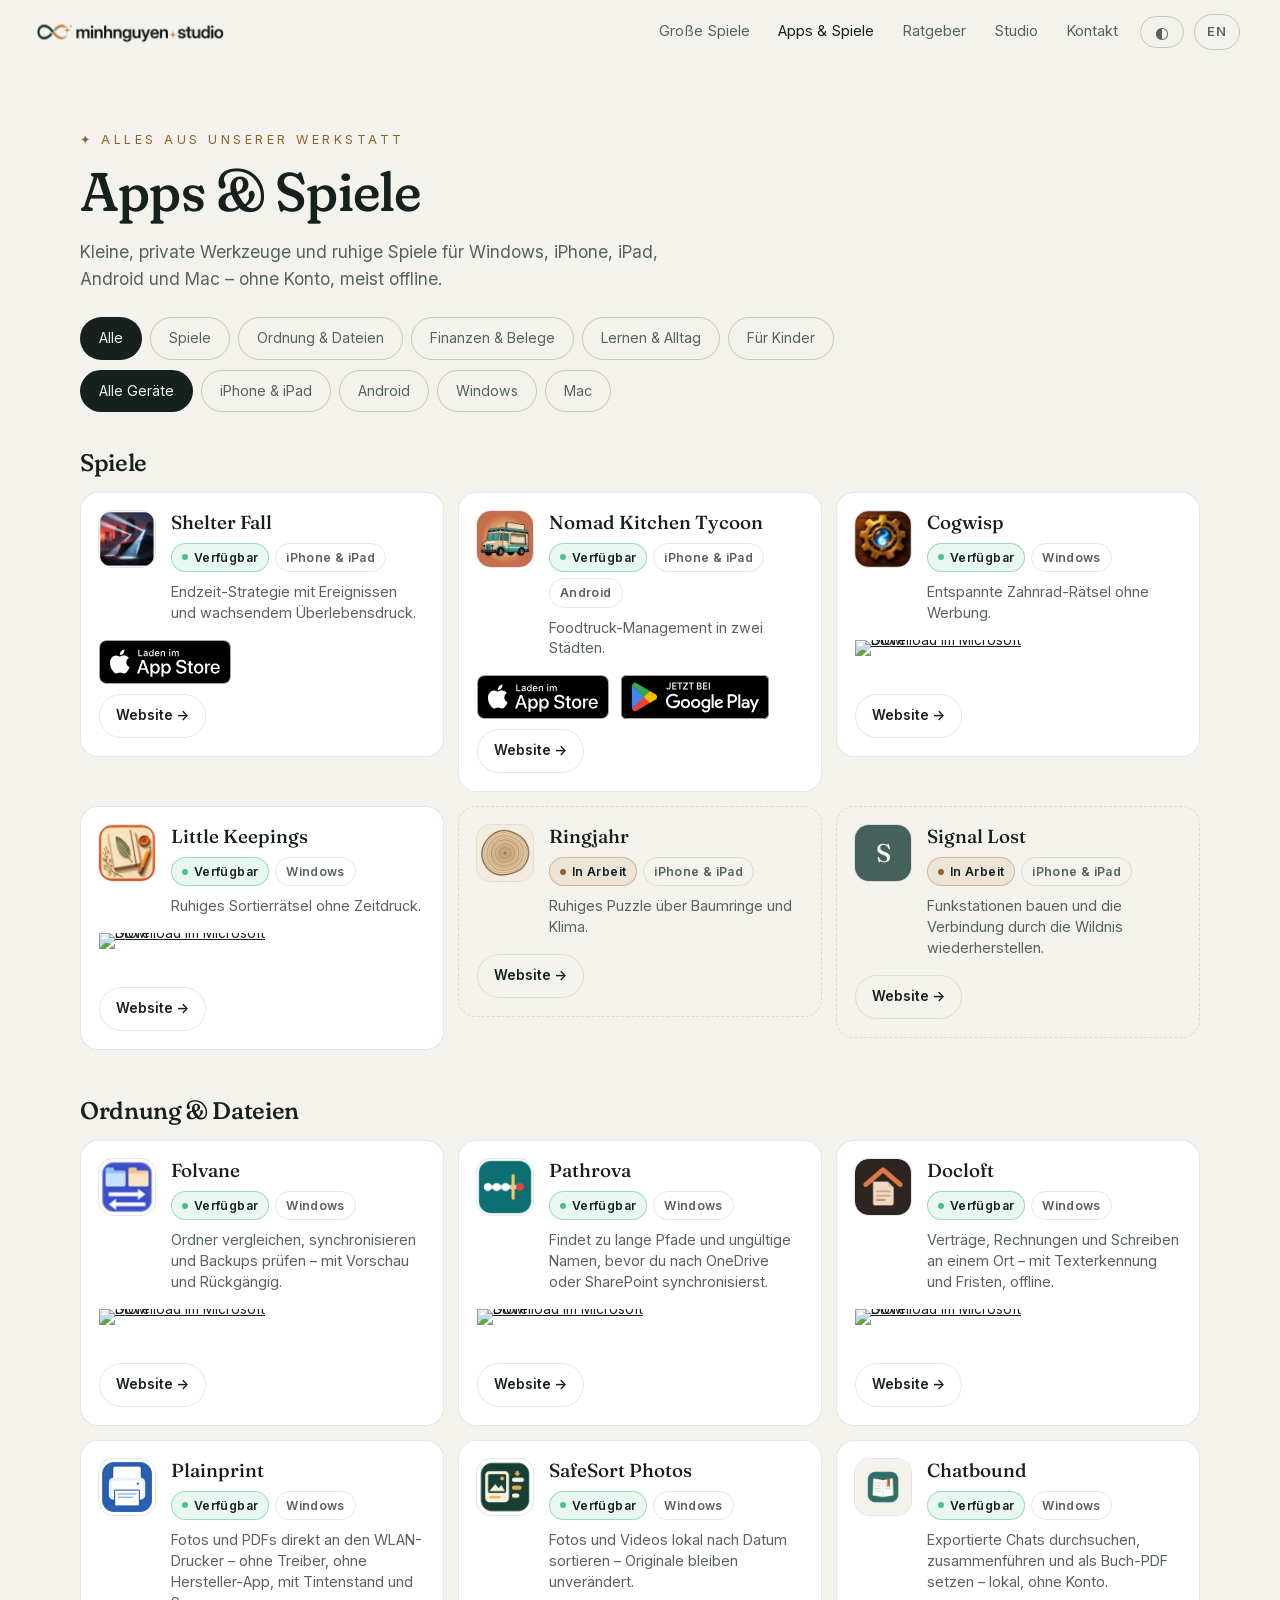
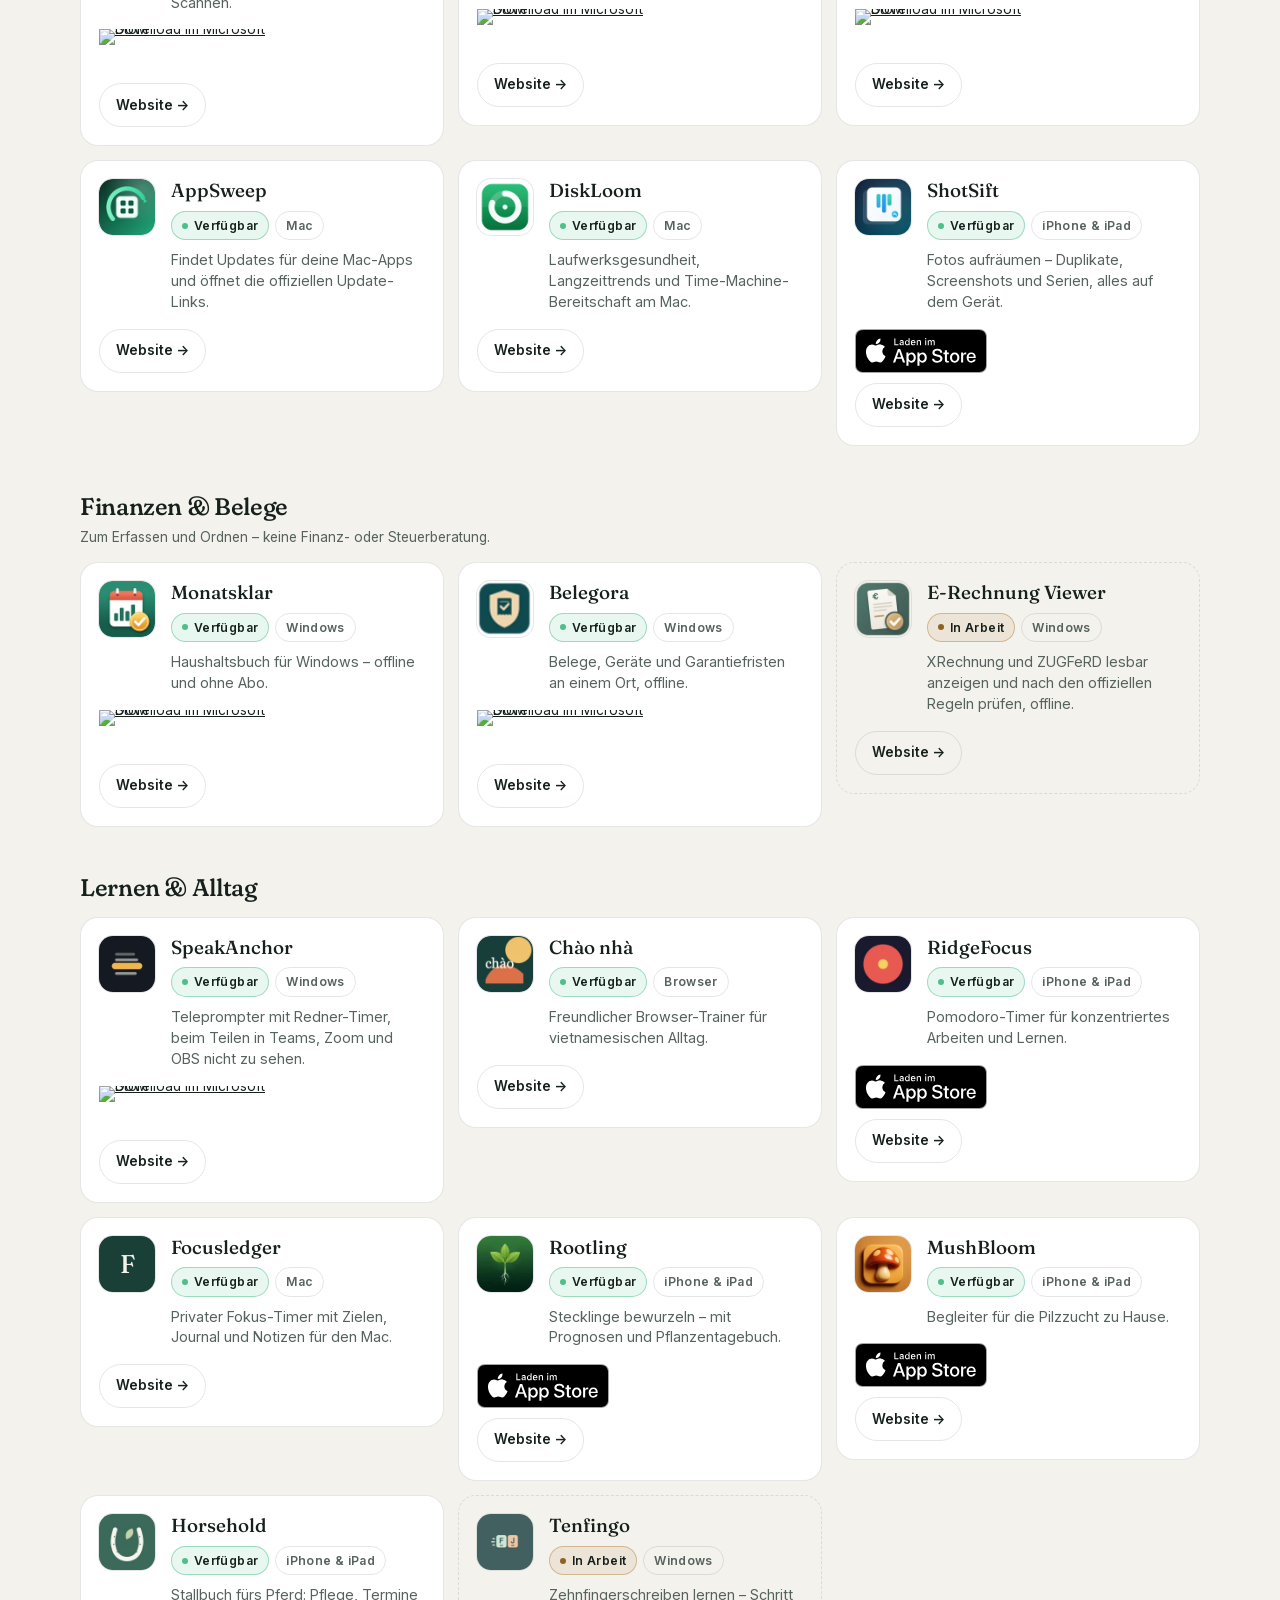
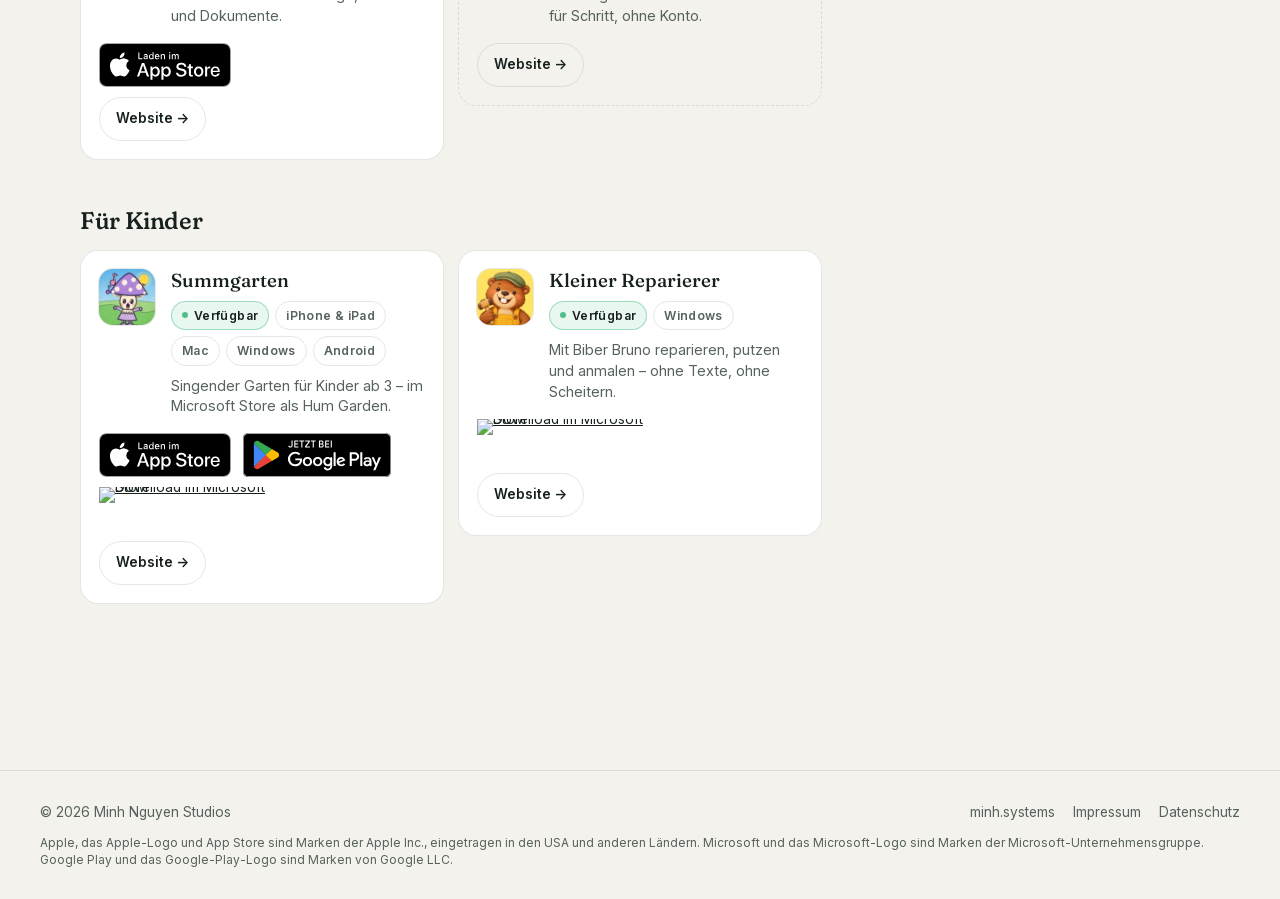
==== commit 9cd64ecf: "Plainprint ergänzt" ====
--- a/apps/index.html
+++ b/apps/index.html
@@ -55,7 +55,7 @@
   <div class="head"><div><div class="kicker">Alles aus unserer Werkstatt</div><h1 class="serif pagetitle">Apps &amp; Spiele</h1><p class="lead">Kleine, private Werkzeuge und ruhige Spiele für Windows, iPhone, iPad, Android und Mac – ohne Konto, meist offline.</p></div>
   <div class="filters"><div class="chips" id="kat" role="group" aria-label="Nach Bereich filtern"><button class="chip on" data-k="all" aria-pressed="true">Alle</button><button class="chip" data-k="spiele" aria-pressed="false">Spiele</button><button class="chip" data-k="ordnung" aria-pressed="false">Ordnung &amp; Dateien</button><button class="chip" data-k="finanzen" aria-pressed="false">Finanzen &amp; Belege</button><button class="chip" data-k="lernen" aria-pressed="false">Lernen &amp; Alltag</button><button class="chip" data-k="kinder" aria-pressed="false">Für Kinder</button></div><div class="chips" id="pfk" role="group" aria-label="Nach Gerät filtern"><button class="chip on" data-p="all" aria-pressed="true">Alle Geräte</button><button class="chip" data-p="iPhone" aria-pressed="false">iPhone &amp; iPad</button><button class="chip" data-p="Android" aria-pressed="false">Android</button><button class="chip" data-p="Windows" aria-pressed="false">Windows</button><button class="chip" data-p="Mac" aria-pressed="false">Mac</button></div></div></div>
   <div class="group" data-k="spiele"><h2 class="serif">Spiele</h2><div class="cat"><article class="app" data-cat="spiele" data-a="shelterfall" data-pf="iPhone"><img class="ico" src="../img/icons/shelterfall.webp" alt="" width="56" height="56" loading="lazy"><div><h3><a href="https://shelterfall.minh.systems/">Shelter Fall</a></h3><div class="badges"><span class="st ok">Verfügbar</span><span class="pf">iPhone &amp; iPad</span></div><p>Endzeit-Strategie mit Ereignissen und wachsendem Überlebensdruck.</p></div><div class="go"><div class="stores"><a class="badge" href="https://apps.apple.com/app/id6759238842" target="_blank" rel="noopener"><img src="../brand/badges/app-store-de.svg" alt="Laden im App Store" width="132" height="44" loading="lazy"></a></div><a class="more" href="https://shelterfall.minh.systems/">Website →</a></div></article><article class="app" data-cat="spiele" data-a="nomad" data-pf="iPhone Android"><img class="ico" src="../img/icons/nomad.webp" alt="" width="56" height="56" loading="lazy"><div><h3><a href="https://minh.systems/NomadKitchenTycoon/">Nomad Kitchen Tycoon</a></h3><div class="badges"><span class="st ok">Verfügbar</span><span class="pf">iPhone &amp; iPad</span><span class="pf">Android</span></div><p>Foodtruck-Management in zwei Städten.</p></div><div class="go"><div class="stores"><a class="badge" href="https://apps.apple.com/app/id6759504817" target="_blank" rel="noopener"><img src="../brand/badges/app-store-de.svg" alt="Laden im App Store" width="132" height="44" loading="lazy"></a><a class="badge" href="https://play.google.com/store/apps/details?id=com.minhstudios.nomadkitchen&amp;hl=de" target="_blank" rel="noopener"><img src="../brand/badges/google-play-de.svg" alt="Jetzt bei Google Play" width="148" height="44" loading="lazy"></a></div><a class="more" href="https://minh.systems/NomadKitchenTycoon/">Website →</a></div></article><article class="app" data-cat="spiele" data-a="cogwisp" data-pf="Windows"><img class="ico" src="../img/icons/cogwisp.webp" alt="" width="56" height="56" loading="lazy"><div><h3><a href="https://minh.systems/Cogwisp/">Cogwisp</a></h3><div class="badges"><span class="st ok">Verfügbar</span><span class="pf">Windows</span></div><p>Entspannte Zahnrad-Rätsel ohne Werbung.</p></div><div class="go"><div class="stores"><a class="badge" href="https://apps.microsoft.com/detail/9NSRPBK9PL5N" target="_blank" rel="noopener"><img src="https://get.microsoft.com/images/de%20dark.svg" alt="Download im Microsoft Store" width="183" height="44" loading="lazy"></a></div><a class="more" href="https://minh.systems/Cogwisp/">Website →</a></div></article><article class="app" data-cat="spiele" data-a="littlekeepings" data-pf="Windows"><img class="ico" src="../img/icons/littlekeepings.webp" alt="" width="56" height="56" loading="lazy"><div><h3><a href="https://minh.systems/LittleKeepings/">Little Keepings</a></h3><div class="badges"><span class="st ok">Verfügbar</span><span class="pf">Windows</span></div><p>Ruhiges Sortierrätsel ohne Zeitdruck.</p></div><div class="go"><div class="stores"><a class="badge" href="https://apps.microsoft.com/detail/9N1WQT29BF8W" target="_blank" rel="noopener"><img src="https://get.microsoft.com/images/de%20dark.svg" alt="Download im Microsoft Store" width="183" height="44" loading="lazy"></a></div><a class="more" href="https://minh.systems/LittleKeepings/">Website →</a></div></article><article class="app wip" data-cat="spiele" data-a="ringjahr" data-pf="iPhone"><img class="ico" src="../img/icons/ringjahr.webp" alt="" width="56" height="56" loading="lazy"><div><h3><a href="https://minh.systems/Ringjahr/">Ringjahr</a></h3><div class="badges"><span class="st soon">In Arbeit</span><span class="pf">iPhone &amp; iPad</span></div><p>Ruhiges Puzzle über Baumringe und Klima.</p></div><div class="go"><a class="more" href="https://minh.systems/Ringjahr/">Website →</a></div></article><article class="app wip" data-cat="spiele" data-a="signallost" data-pf="iPhone"><span class="ico mono" aria-hidden="true">S</span><div><h3><a href="https://minh.systems/SignalLost/">Signal Lost</a></h3><div class="badges"><span class="st soon">In Arbeit</span><span class="pf">iPhone &amp; iPad</span></div><p>Funkstationen bauen und die Verbindung durch die Wildnis wiederherstellen.</p></div><div class="go"><a class="more" href="https://minh.systems/SignalLost/">Website →</a></div></article></div></div>
-  <div class="group" data-k="ordnung"><h2 class="serif">Ordnung &amp; Dateien</h2><div class="cat"><article class="app" data-cat="ordnung" data-a="folvane" data-pf="Windows"><img class="ico" src="../img/icons/folvane.webp" alt="" width="56" height="56" loading="lazy"><div><h3><a href="https://minh.systems/Folvane/">Folvane</a></h3><div class="badges"><span class="st ok">Verfügbar</span><span class="pf">Windows</span></div><p>Ordner vergleichen, synchronisieren und Backups prüfen – mit Vorschau und Rückgängig.</p></div><div class="go"><div class="stores"><a class="badge" href="https://apps.microsoft.com/detail/9NSDC58HLFRR" target="_blank" rel="noopener"><img src="https://get.microsoft.com/images/de%20dark.svg" alt="Download im Microsoft Store" width="183" height="44" loading="lazy"></a></div><a class="more" href="https://minh.systems/Folvane/">Website →</a></div></article><article class="app" data-cat="ordnung" data-a="pathrova" data-pf="Windows"><img class="ico" src="../img/icons/pathrova.webp" alt="" width="56" height="56" loading="lazy"><div><h3><a href="https://minh.systems/Pathrova/">Pathrova</a></h3><div class="badges"><span class="st ok">Verfügbar</span><span class="pf">Windows</span></div><p>Findet zu lange Pfade und ungültige Namen, bevor du nach OneDrive oder SharePoint synchronisierst.</p></div><div class="go"><div class="stores"><a class="badge" href="https://apps.microsoft.com/detail/9NJN21Z01WPM" target="_blank" rel="noopener"><img src="https://get.microsoft.com/images/de%20dark.svg" alt="Download im Microsoft Store" width="183" height="44" loading="lazy"></a></div><a class="more" href="https://minh.systems/Pathrova/">Website →</a></div></article><article class="app" data-cat="ordnung" data-a="docloft" data-pf="Windows"><img class="ico" src="../img/icons/docloft.webp" alt="" width="56" height="56" loading="lazy"><div><h3><a href="https://minh.systems/Docloft/">Docloft</a></h3><div class="badges"><span class="st ok">Verfügbar</span><span class="pf">Windows</span></div><p>Verträge, Rechnungen und Schreiben an einem Ort – mit Texterkennung und Fristen, offline.</p></div><div class="go"><div class="stores"><a class="badge" href="https://apps.microsoft.com/detail/9NRVKF4456H6" target="_blank" rel="noopener"><img src="https://get.microsoft.com/images/de%20dark.svg" alt="Download im Microsoft Store" width="183" height="44" loading="lazy"></a></div><a class="more" href="https://minh.systems/Docloft/">Website →</a></div></article><article class="app" data-cat="ordnung" data-a="fotokehr" data-pf="Windows"><img class="ico" src="../img/icons/fotokehr.webp" alt="" width="56" height="56" loading="lazy"><div><h3><a href="https://minh.systems/SafeSort-Photos/">SafeSort Photos</a></h3><div class="badges"><span class="st ok">Verfügbar</span><span class="pf">Windows</span></div><p>Fotos und Videos lokal nach Datum sortieren – Originale bleiben unverändert.</p></div><div class="go"><div class="stores"><a class="badge" href="https://apps.microsoft.com/detail/9P6WTFZ3XF96" target="_blank" rel="noopener"><img src="https://get.microsoft.com/images/de%20dark.svg" alt="Download im Microsoft Store" width="183" height="44" loading="lazy"></a></div><a class="more" href="https://minh.systems/SafeSort-Photos/">Website →</a></div></article><article class="app" data-cat="ordnung" data-a="plauderbuch" data-pf="Windows"><img class="ico" src="../img/icons/plauderbuch.webp" alt="" width="56" height="56" loading="lazy"><div><h3><a href="https://minh.systems/Chatbound/">Chatbound</a></h3><div class="badges"><span class="st ok">Verfügbar</span><span class="pf">Windows</span></div><p>Exportierte Chats durchsuchen, zusammenführen und als Buch-PDF setzen – lokal, ohne Konto.</p></div><div class="go"><div class="stores"><a class="badge" href="https://apps.microsoft.com/detail/9PJV28CQJV8K" target="_blank" rel="noopener"><img src="https://get.microsoft.com/images/de%20dark.svg" alt="Download im Microsoft Store" width="183" height="44" loading="lazy"></a></div><a class="more" href="https://minh.systems/Chatbound/">Website →</a></div></article><article class="app" data-cat="ordnung" data-a="appsweep" data-pf="Mac"><img class="ico" src="../img/icons/appsweep.webp" alt="" width="56" height="56" loading="lazy"><div><h3><a href="https://minh.systems/AppSweep/">AppSweep</a></h3><div class="badges"><span class="st ok">Verfügbar</span><span class="pf">Mac</span></div><p>Findet Updates für deine Mac-Apps und öffnet die offiziellen Update-Links.</p></div><div class="go"><a class="more" href="https://minh.systems/AppSweep/">Website →</a></div></article><article class="app" data-cat="ordnung" data-a="diskloom" data-pf="Mac"><img class="ico" src="../img/icons/diskloom.webp" alt="" width="56" height="56" loading="lazy"><div><h3><a href="https://minh.systems/DiskLoom/">DiskLoom</a></h3><div class="badges"><span class="st ok">Verfügbar</span><span class="pf">Mac</span></div><p>Laufwerksgesundheit, Langzeittrends und Time-Machine-Bereitschaft am Mac.</p></div><div class="go"><a class="more" href="https://minh.systems/DiskLoom/">Website →</a></div></article><article class="app" data-cat="ordnung" data-a="shotsift" data-pf="iPhone"><img class="ico" src="../img/icons/shotsift.webp" alt="" width="56" height="56" loading="lazy"><div><h3><a href="https://minh.systems/ShotSift/">ShotSift</a></h3><div class="badges"><span class="st ok">Verfügbar</span><span class="pf">iPhone &amp; iPad</span></div><p>Fotos aufräumen – Duplikate, Screenshots und Serien, alles auf dem Gerät.</p></div><div class="go"><div class="stores"><a class="badge" href="https://apps.apple.com/app/id6758222349" target="_blank" rel="noopener"><img src="../brand/badges/app-store-de.svg" alt="Laden im App Store" width="132" height="44" loading="lazy"></a></div><a class="more" href="https://minh.systems/ShotSift/">Website →</a></div></article></div></div>
+  <div class="group" data-k="ordnung"><h2 class="serif">Ordnung &amp; Dateien</h2><div class="cat"><article class="app" data-cat="ordnung" data-a="folvane" data-pf="Windows"><img class="ico" src="../img/icons/folvane.webp" alt="" width="56" height="56" loading="lazy"><div><h3><a href="https://minh.systems/Folvane/">Folvane</a></h3><div class="badges"><span class="st ok">Verfügbar</span><span class="pf">Windows</span></div><p>Ordner vergleichen, synchronisieren und Backups prüfen – mit Vorschau und Rückgängig.</p></div><div class="go"><div class="stores"><a class="badge" href="https://apps.microsoft.com/detail/9NSDC58HLFRR" target="_blank" rel="noopener"><img src="https://get.microsoft.com/images/de%20dark.svg" alt="Download im Microsoft Store" width="183" height="44" loading="lazy"></a></div><a class="more" href="https://minh.systems/Folvane/">Website →</a></div></article><article class="app" data-cat="ordnung" data-a="pathrova" data-pf="Windows"><img class="ico" src="../img/icons/pathrova.webp" alt="" width="56" height="56" loading="lazy"><div><h3><a href="https://minh.systems/Pathrova/">Pathrova</a></h3><div class="badges"><span class="st ok">Verfügbar</span><span class="pf">Windows</span></div><p>Findet zu lange Pfade und ungültige Namen, bevor du nach OneDrive oder SharePoint synchronisierst.</p></div><div class="go"><div class="stores"><a class="badge" href="https://apps.microsoft.com/detail/9NJN21Z01WPM" target="_blank" rel="noopener"><img src="https://get.microsoft.com/images/de%20dark.svg" alt="Download im Microsoft Store" width="183" height="44" loading="lazy"></a></div><a class="more" href="https://minh.systems/Pathrova/">Website →</a></div></article><article class="app" data-cat="ordnung" data-a="docloft" data-pf="Windows"><img class="ico" src="../img/icons/docloft.webp" alt="" width="56" height="56" loading="lazy"><div><h3><a href="https://minh.systems/Docloft/">Docloft</a></h3><div class="badges"><span class="st ok">Verfügbar</span><span class="pf">Windows</span></div><p>Verträge, Rechnungen und Schreiben an einem Ort – mit Texterkennung und Fristen, offline.</p></div><div class="go"><div class="stores"><a class="badge" href="https://apps.microsoft.com/detail/9NRVKF4456H6" target="_blank" rel="noopener"><img src="https://get.microsoft.com/images/de%20dark.svg" alt="Download im Microsoft Store" width="183" height="44" loading="lazy"></a></div><a class="more" href="https://minh.systems/Docloft/">Website →</a></div></article><article class="app" data-cat="ordnung" data-a="plainprint" data-pf="Windows"><img class="ico" src="../img/icons/plainprint.webp" alt="" width="56" height="56" loading="lazy"><div><h3><a href="https://minh.systems/Plainprint/">Plainprint</a></h3><div class="badges"><span class="st ok">Verfügbar</span><span class="pf">Windows</span></div><p>Fotos und PDFs direkt an den WLAN-Drucker – ohne Treiber, ohne Hersteller-App, mit Tintenstand und Scannen.</p></div><div class="go"><div class="stores"><a class="badge" href="https://apps.microsoft.com/detail/9PL3RT8GS1NX" target="_blank" rel="noopener"><img src="https://get.microsoft.com/images/de%20dark.svg" alt="Download im Microsoft Store" width="183" height="44" loading="lazy"></a></div><a class="more" href="https://minh.systems/Plainprint/">Website →</a></div></article><article class="app" data-cat="ordnung" data-a="fotokehr" data-pf="Windows"><img class="ico" src="../img/icons/fotokehr.webp" alt="" width="56" height="56" loading="lazy"><div><h3><a href="https://minh.systems/SafeSort-Photos/">SafeSort Photos</a></h3><div class="badges"><span class="st ok">Verfügbar</span><span class="pf">Windows</span></div><p>Fotos und Videos lokal nach Datum sortieren – Originale bleiben unverändert.</p></div><div class="go"><div class="stores"><a class="badge" href="https://apps.microsoft.com/detail/9P6WTFZ3XF96" target="_blank" rel="noopener"><img src="https://get.microsoft.com/images/de%20dark.svg" alt="Download im Microsoft Store" width="183" height="44" loading="lazy"></a></div><a class="more" href="https://minh.systems/SafeSort-Photos/">Website →</a></div></article><article class="app" data-cat="ordnung" data-a="plauderbuch" data-pf="Windows"><img class="ico" src="../img/icons/plauderbuch.webp" alt="" width="56" height="56" loading="lazy"><div><h3><a href="https://minh.systems/Chatbound/">Chatbound</a></h3><div class="badges"><span class="st ok">Verfügbar</span><span class="pf">Windows</span></div><p>Exportierte Chats durchsuchen, zusammenführen und als Buch-PDF setzen – lokal, ohne Konto.</p></div><div class="go"><div class="stores"><a class="badge" href="https://apps.microsoft.com/detail/9PJV28CQJV8K" target="_blank" rel="noopener"><img src="https://get.microsoft.com/images/de%20dark.svg" alt="Download im Microsoft Store" width="183" height="44" loading="lazy"></a></div><a class="more" href="https://minh.systems/Chatbound/">Website →</a></div></article><article class="app" data-cat="ordnung" data-a="appsweep" data-pf="Mac"><img class="ico" src="../img/icons/appsweep.webp" alt="" width="56" height="56" loading="lazy"><div><h3><a href="https://minh.systems/AppSweep/">AppSweep</a></h3><div class="badges"><span class="st ok">Verfügbar</span><span class="pf">Mac</span></div><p>Findet Updates für deine Mac-Apps und öffnet die offiziellen Update-Links.</p></div><div class="go"><a class="more" href="https://minh.systems/AppSweep/">Website →</a></div></article><article class="app" data-cat="ordnung" data-a="diskloom" data-pf="Mac"><img class="ico" src="../img/icons/diskloom.webp" alt="" width="56" height="56" loading="lazy"><div><h3><a href="https://minh.systems/DiskLoom/">DiskLoom</a></h3><div class="badges"><span class="st ok">Verfügbar</span><span class="pf">Mac</span></div><p>Laufwerksgesundheit, Langzeittrends und Time-Machine-Bereitschaft am Mac.</p></div><div class="go"><a class="more" href="https://minh.systems/DiskLoom/">Website →</a></div></article><article class="app" data-cat="ordnung" data-a="shotsift" data-pf="iPhone"><img class="ico" src="../img/icons/shotsift.webp" alt="" width="56" height="56" loading="lazy"><div><h3><a href="https://minh.systems/ShotSift/">ShotSift</a></h3><div class="badges"><span class="st ok">Verfügbar</span><span class="pf">iPhone &amp; iPad</span></div><p>Fotos aufräumen – Duplikate, Screenshots und Serien, alles auf dem Gerät.</p></div><div class="go"><div class="stores"><a class="badge" href="https://apps.apple.com/app/id6758222349" target="_blank" rel="noopener"><img src="../brand/badges/app-store-de.svg" alt="Laden im App Store" width="132" height="44" loading="lazy"></a></div><a class="more" href="https://minh.systems/ShotSift/">Website →</a></div></article></div></div>
   <div class="group" data-k="finanzen"><h2 class="serif">Finanzen &amp; Belege</h2><p class="hint-note">Zum Erfassen und Ordnen – keine Finanz- oder Steuerberatung.</p><div class="cat"><article class="app" data-cat="finanzen" data-a="monatsklar" data-pf="Windows"><img class="ico" src="../img/icons/monatsklar.webp" alt="" width="56" height="56" loading="lazy"><div><h3><a href="https://minh.systems/Monatsklar/">Monatsklar</a></h3><div class="badges"><span class="st ok">Verfügbar</span><span class="pf">Windows</span></div><p>Haushaltsbuch für Windows – offline und ohne Abo.</p></div><div class="go"><div class="stores"><a class="badge" href="https://apps.microsoft.com/detail/9N6JM2J3LC27" target="_blank" rel="noopener"><img src="https://get.microsoft.com/images/de%20dark.svg" alt="Download im Microsoft Store" width="183" height="44" loading="lazy"></a></div><a class="more" href="https://minh.systems/Monatsklar/">Website →</a></div></article><article class="app" data-cat="finanzen" data-a="belegora" data-pf="Windows"><img class="ico" src="../img/icons/belegora.webp" alt="" width="56" height="56" loading="lazy"><div><h3><a href="https://minh.systems/belegora/">Belegora</a></h3><div class="badges"><span class="st ok">Verfügbar</span><span class="pf">Windows</span></div><p>Belege, Geräte und Garantiefristen an einem Ort, offline.</p></div><div class="go"><div class="stores"><a class="badge" href="https://apps.microsoft.com/detail/9NB7QSNC6MJQ" target="_blank" rel="noopener"><img src="https://get.microsoft.com/images/de%20dark.svg" alt="Download im Microsoft Store" width="183" height="44" loading="lazy"></a></div><a class="more" href="https://minh.systems/belegora/">Website →</a></div></article><article class="app wip" data-cat="finanzen" data-a="erechnung" data-pf="Windows"><img class="ico" src="../img/icons/erechnung.webp" alt="" width="56" height="56" loading="lazy"><div><h3><a href="https://minh.systems/erechnung/">E-Rechnung Viewer</a></h3><div class="badges"><span class="st soon">In Arbeit</span><span class="pf">Windows</span></div><p>XRechnung und ZUGFeRD lesbar anzeigen und nach den offiziellen Regeln prüfen, offline.</p></div><div class="go"><a class="more" href="https://minh.systems/erechnung/">Website →</a></div></article></div></div>
   <div class="group" data-k="lernen"><h2 class="serif">Lernen &amp; Alltag</h2><div class="cat"><article class="app" data-cat="lernen" data-a="speakanchor" data-pf="Windows"><img class="ico" src="../img/icons/speakanchor.webp" alt="" width="56" height="56" loading="lazy"><div><h3><a href="https://minh.systems/SpeakAnchor/">SpeakAnchor</a></h3><div class="badges"><span class="st ok">Verfügbar</span><span class="pf">Windows</span></div><p>Teleprompter mit Redner-Timer, beim Teilen in Teams, Zoom und OBS nicht zu sehen.</p></div><div class="go"><div class="stores"><a class="badge" href="https://apps.microsoft.com/detail/9PF13FM93XSJ" target="_blank" rel="noopener"><img src="https://get.microsoft.com/images/de%20dark.svg" alt="Download im Microsoft Store" width="183" height="44" loading="lazy"></a></div><a class="more" href="https://minh.systems/SpeakAnchor/">Website →</a></div></article><article class="app" data-cat="lernen" data-a="vietnamese" data-pf="Browser"><img class="ico" src="../img/icons/vietnamese.webp" alt="" width="56" height="56" loading="lazy"><div><h3><a href="https://minh.systems/VietnameseTrainer/">Chào nhà</a></h3><div class="badges"><span class="st ok">Verfügbar</span><span class="pf">Browser</span></div><p>Freundlicher Browser-Trainer für vietnamesischen Alltag.</p></div><div class="go"><a class="more" href="https://minh.systems/VietnameseTrainer/">Website →</a></div></article><article class="app" data-cat="lernen" data-a="ridgefocus" data-pf="iPhone"><img class="ico" src="../img/icons/ridgefocus.webp" alt="" width="56" height="56" loading="lazy"><div><h3><a href="https://minh.systems/RidgeFocus/">RidgeFocus</a></h3><div class="badges"><span class="st ok">Verfügbar</span><span class="pf">iPhone &amp; iPad</span></div><p>Pomodoro-Timer für konzentriertes Arbeiten und Lernen.</p></div><div class="go"><div class="stores"><a class="badge" href="https://apps.apple.com/app/id6758014649" target="_blank" rel="noopener"><img src="../brand/badges/app-store-de.svg" alt="Laden im App Store" width="132" height="44" loading="lazy"></a></div><a class="more" href="https://minh.systems/RidgeFocus/">Website →</a></div></article><article class="app" data-cat="lernen" data-a="focusledger" data-pf="Mac"><span class="ico mono" aria-hidden="true">F</span><div><h3><a href="https://minh.systems/Focusledger-Pro/">Focusledger</a></h3><div class="badges"><span class="st ok">Verfügbar</span><span class="pf">Mac</span></div><p>Privater Fokus-Timer mit Zielen, Journal und Notizen für den Mac.</p></div><div class="go"><a class="more" href="https://minh.systems/Focusledger-Pro/">Website →</a></div></article><article class="app" data-cat="lernen" data-a="rootling" data-pf="iPhone"><img class="ico" src="../img/icons/rootling.webp" alt="" width="56" height="56" loading="lazy"><div><h3><a href="https://minh.systems/Rootling/">Rootling</a></h3><div class="badges"><span class="st ok">Verfügbar</span><span class="pf">iPhone &amp; iPad</span></div><p>Stecklinge bewurzeln – mit Prognosen und Pflanzentagebuch.</p></div><div class="go"><div class="stores"><a class="badge" href="https://apps.apple.com/app/id6758851487" target="_blank" rel="noopener"><img src="../brand/badges/app-store-de.svg" alt="Laden im App Store" width="132" height="44" loading="lazy"></a></div><a class="more" href="https://minh.systems/Rootling/">Website →</a></div></article><article class="app" data-cat="lernen" data-a="mushbloom" data-pf="iPhone"><img class="ico" src="../img/icons/mushbloom.webp" alt="" width="56" height="56" loading="lazy"><div><h3><a href="https://mushbloom.minh.systems/">MushBloom</a></h3><div class="badges"><span class="st ok">Verfügbar</span><span class="pf">iPhone &amp; iPad</span></div><p>Begleiter für die Pilzzucht zu Hause.</p></div><div class="go"><div class="stores"><a class="badge" href="https://apps.apple.com/app/id6758917023" target="_blank" rel="noopener"><img src="../brand/badges/app-store-de.svg" alt="Laden im App Store" width="132" height="44" loading="lazy"></a></div><a class="more" href="https://mushbloom.minh.systems/">Website →</a></div></article><article class="app" data-cat="lernen" data-a="horsehold" data-pf="iPhone"><img class="ico" src="../img/icons/horsehold.webp" alt="" width="56" height="56" loading="lazy"><div><h3><a href="https://minh.systems/Stable/">Horsehold</a></h3><div class="badges"><span class="st ok">Verfügbar</span><span class="pf">iPhone &amp; iPad</span></div><p>Stallbuch fürs Pferd: Pflege, Termine und Dokumente.</p></div><div class="go"><div class="stores"><a class="badge" href="https://apps.apple.com/app/id6826688753" target="_blank" rel="noopener"><img src="../brand/badges/app-store-de.svg" alt="Laden im App Store" width="132" height="44" loading="lazy"></a></div><a class="more" href="https://minh.systems/Stable/">Website →</a></div></article><article class="app wip" data-cat="lernen" data-a="tastenflink" data-pf="Windows"><img class="ico" src="../img/icons/tastenflink.webp" alt="" width="56" height="56" loading="lazy"><div><h3><a href="https://minh.systems/Tenfingo/">Tenfingo</a></h3><div class="badges"><span class="st soon">In Arbeit</span><span class="pf">Windows</span></div><p>Zehnfingerschreiben lernen – Schritt für Schritt, ohne Konto.</p></div><div class="go"><a class="more" href="https://minh.systems/Tenfingo/">Website →</a></div></article></div></div>
   <div class="group" data-k="kinder"><h2 class="serif">Für Kinder</h2><div class="cat"><article class="app" data-cat="kinder" data-a="summgarten" data-pf="iPhone Mac Windows Android"><img class="ico" src="../img/icons/summgarten.webp" alt="" width="56" height="56" loading="lazy"><div><h3><a href="https://minh.systems/Summgarten/">Summgarten</a></h3><div class="badges"><span class="st ok">Verfügbar</span><span class="pf">iPhone &amp; iPad</span><span class="pf">Mac</span><span class="pf">Windows</span><span class="pf">Android</span></div><p>Singender Garten für Kinder ab 3 – im Microsoft Store als Hum Garden.</p></div><div class="go"><div class="stores"><a class="badge" href="https://apps.apple.com/app/id6824160993" target="_blank" rel="noopener"><img src="../brand/badges/app-store-de.svg" alt="Laden im App Store" width="132" height="44" loading="lazy"></a><a class="badge" href="https://play.google.com/store/apps/details?id=de.michelnguyen.klanggarten&amp;hl=de" target="_blank" rel="noopener"><img src="../brand/badges/google-play-de.svg" alt="Jetzt bei Google Play" width="148" height="44" loading="lazy"></a><a class="badge" href="https://apps.microsoft.com/detail/9PGTW423BB1H" target="_blank" rel="noopener"><img src="https://get.microsoft.com/images/de%20dark.svg" alt="Download im Microsoft Store" width="183" height="44" loading="lazy"></a></div><a class="more" href="https://minh.systems/Summgarten/">Website →</a></div></article><article class="app" data-cat="kinder" data-a="reparierer" data-pf="Windows"><img class="ico" src="../img/icons/reparierer.webp" alt="" width="56" height="56" loading="lazy"><div><h3><a href="https://minh.systems/KleinerReparierer/">Kleiner Reparierer</a></h3><div class="badges"><span class="st ok">Verfügbar</span><span class="pf">Windows</span></div><p>Mit Biber Bruno reparieren, putzen und anmalen – ohne Texte, ohne Scheitern.</p></div><div class="go"><div class="stores"><a class="badge" href="https://apps.microsoft.com/detail/9N71QS2JNCVW" target="_blank" rel="noopener"><img src="https://get.microsoft.com/images/de%20dark.svg" alt="Download im Microsoft Store" width="183" height="44" loading="lazy"></a></div><a class="more" href="https://minh.systems/KleinerReparierer/">Website →</a></div></article></div></div>
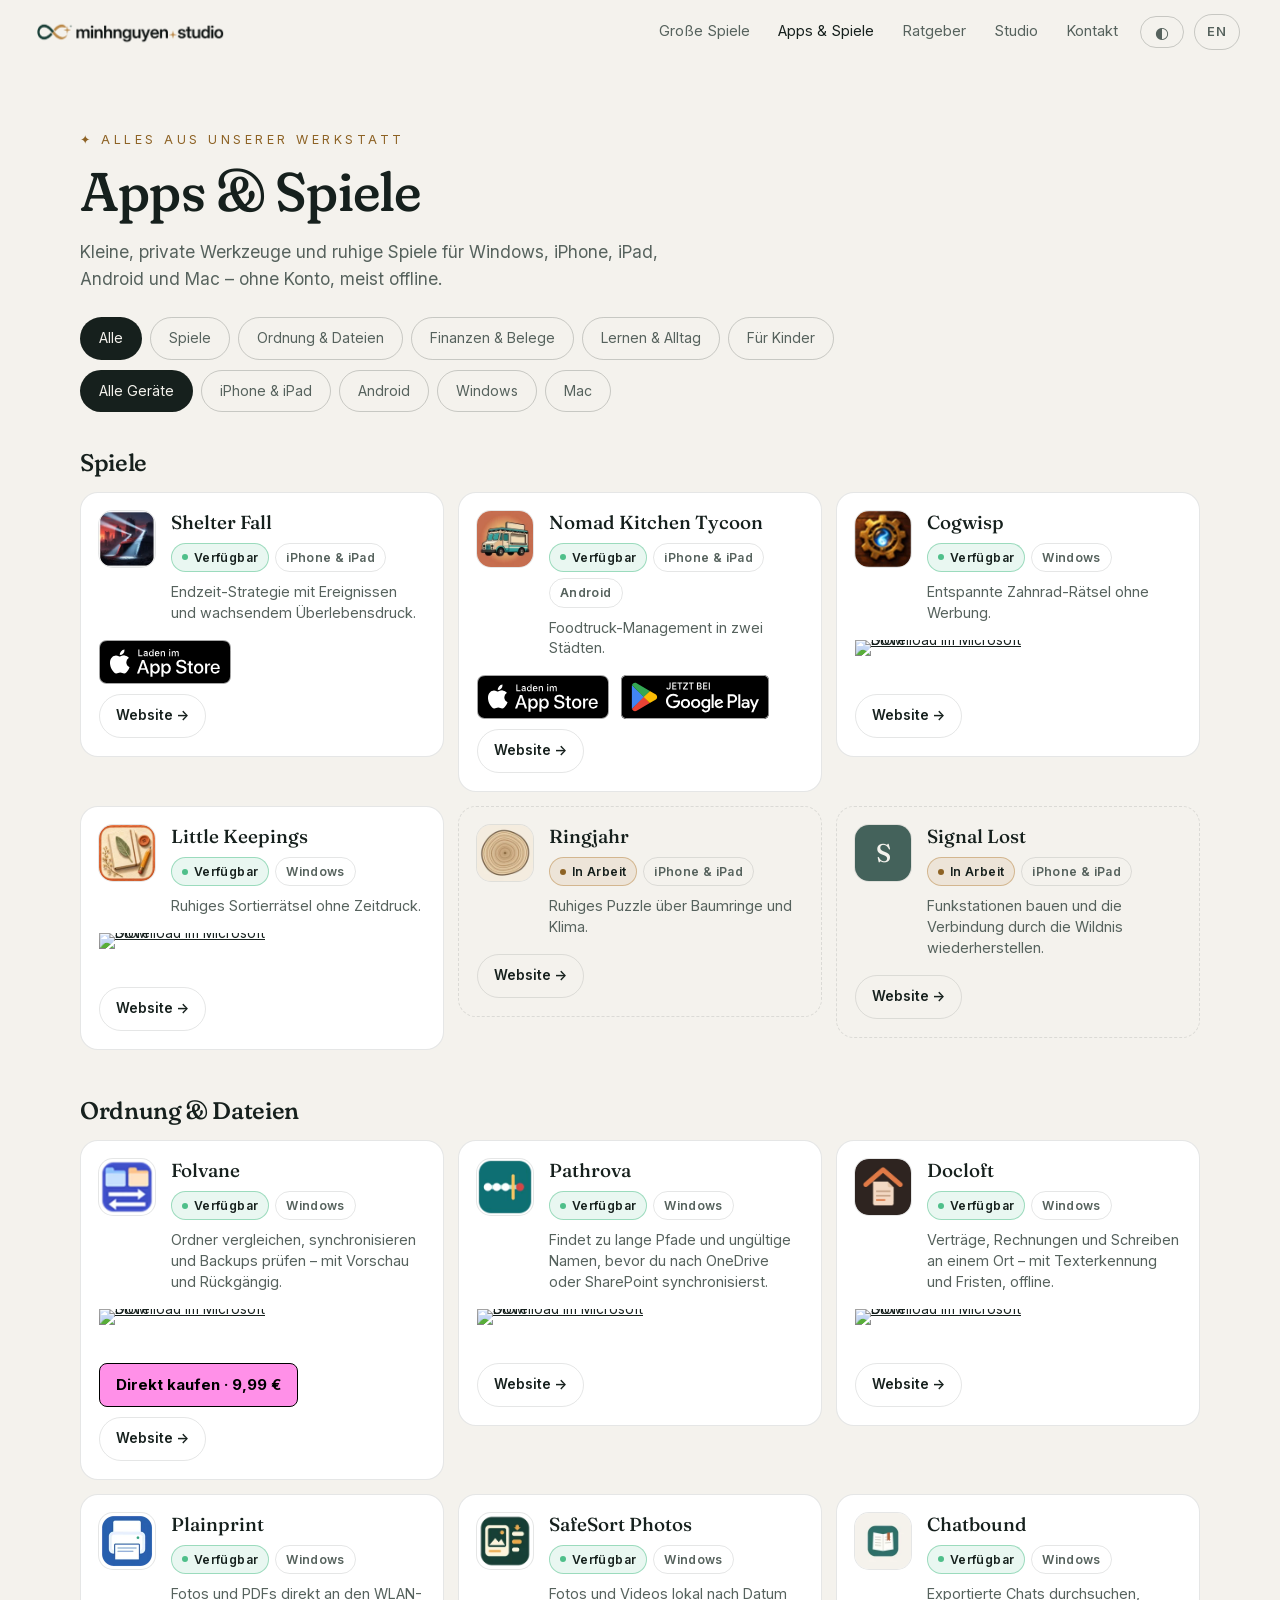
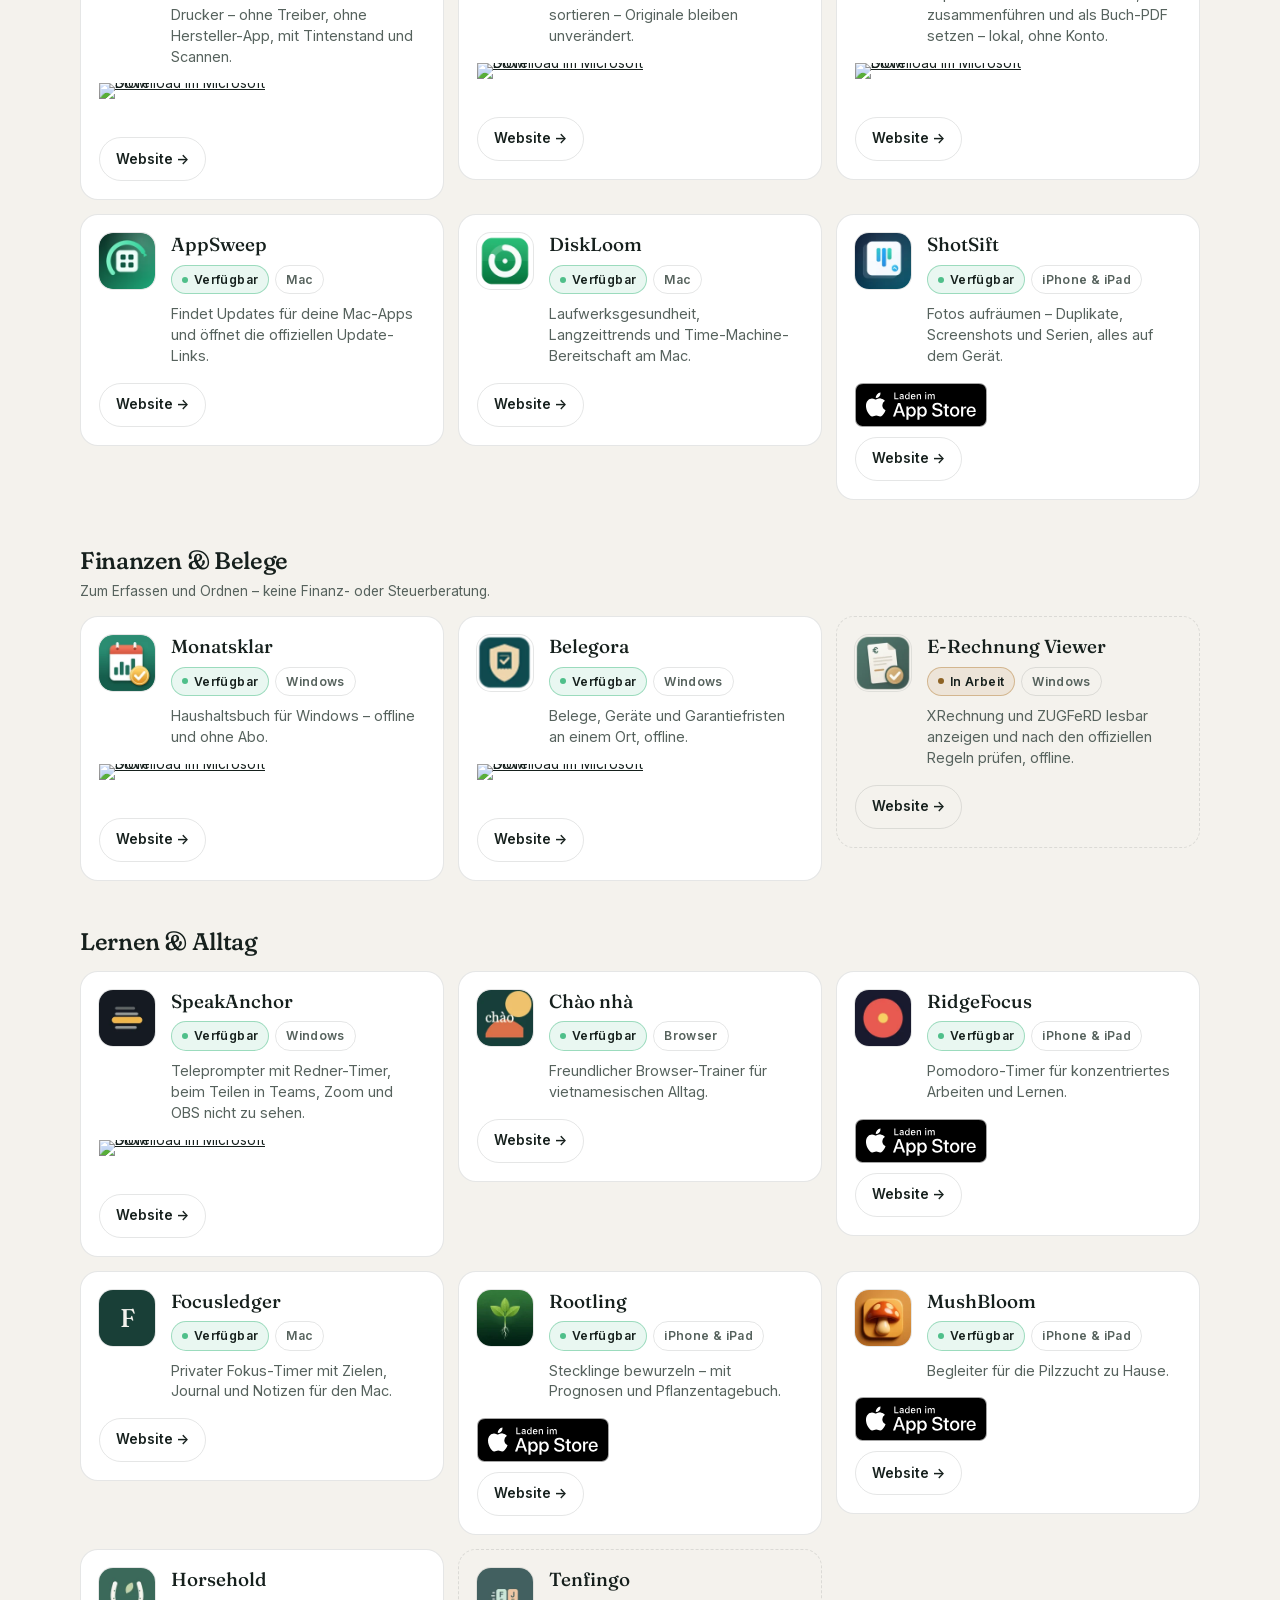
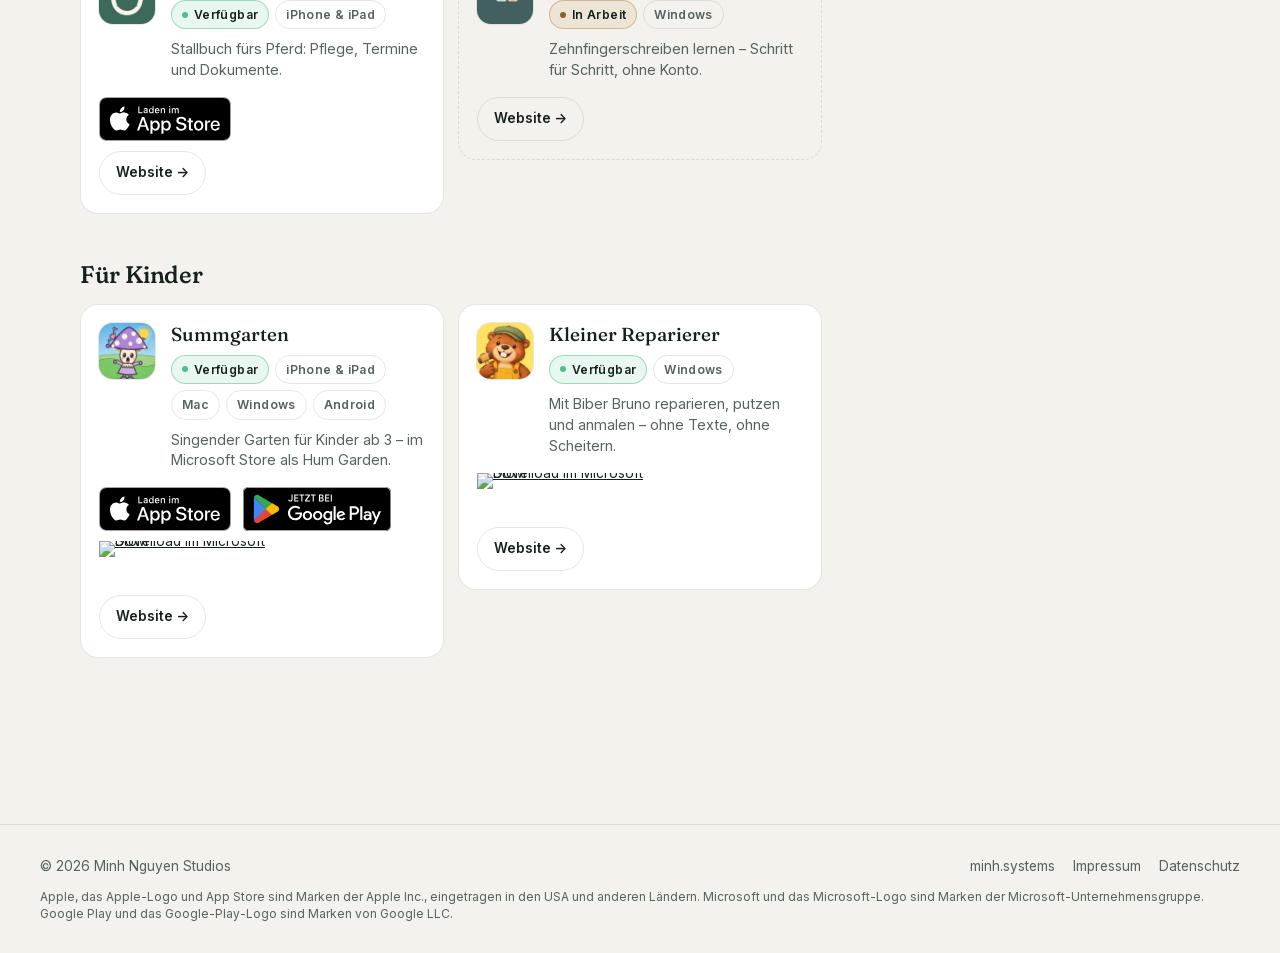
==== commit 5862f57b: "Folvane: Knopf für den Direktkauf über Gumroad" ====
--- a/apps/index.html
+++ b/apps/index.html
@@ -55,7 +55,7 @@
   <div class="head"><div><div class="kicker">Alles aus unserer Werkstatt</div><h1 class="serif pagetitle">Apps &amp; Spiele</h1><p class="lead">Kleine, private Werkzeuge und ruhige Spiele für Windows, iPhone, iPad, Android und Mac – ohne Konto, meist offline.</p></div>
   <div class="filters"><div class="chips" id="kat" role="group" aria-label="Nach Bereich filtern"><button class="chip on" data-k="all" aria-pressed="true">Alle</button><button class="chip" data-k="spiele" aria-pressed="false">Spiele</button><button class="chip" data-k="ordnung" aria-pressed="false">Ordnung &amp; Dateien</button><button class="chip" data-k="finanzen" aria-pressed="false">Finanzen &amp; Belege</button><button class="chip" data-k="lernen" aria-pressed="false">Lernen &amp; Alltag</button><button class="chip" data-k="kinder" aria-pressed="false">Für Kinder</button></div><div class="chips" id="pfk" role="group" aria-label="Nach Gerät filtern"><button class="chip on" data-p="all" aria-pressed="true">Alle Geräte</button><button class="chip" data-p="iPhone" aria-pressed="false">iPhone &amp; iPad</button><button class="chip" data-p="Android" aria-pressed="false">Android</button><button class="chip" data-p="Windows" aria-pressed="false">Windows</button><button class="chip" data-p="Mac" aria-pressed="false">Mac</button></div></div></div>
   <div class="group" data-k="spiele"><h2 class="serif">Spiele</h2><div class="cat"><article class="app" data-cat="spiele" data-a="shelterfall" data-pf="iPhone"><img class="ico" src="../img/icons/shelterfall.webp" alt="" width="56" height="56" loading="lazy"><div><h3><a href="https://shelterfall.minh.systems/">Shelter Fall</a></h3><div class="badges"><span class="st ok">Verfügbar</span><span class="pf">iPhone &amp; iPad</span></div><p>Endzeit-Strategie mit Ereignissen und wachsendem Überlebensdruck.</p></div><div class="go"><div class="stores"><a class="badge" href="https://apps.apple.com/app/id6759238842" target="_blank" rel="noopener"><img src="../brand/badges/app-store-de.svg" alt="Laden im App Store" width="132" height="44" loading="lazy"></a></div><a class="more" href="https://shelterfall.minh.systems/">Website →</a></div></article><article class="app" data-cat="spiele" data-a="nomad" data-pf="iPhone Android"><img class="ico" src="../img/icons/nomad.webp" alt="" width="56" height="56" loading="lazy"><div><h3><a href="https://minh.systems/NomadKitchenTycoon/">Nomad Kitchen Tycoon</a></h3><div class="badges"><span class="st ok">Verfügbar</span><span class="pf">iPhone &amp; iPad</span><span class="pf">Android</span></div><p>Foodtruck-Management in zwei Städten.</p></div><div class="go"><div class="stores"><a class="badge" href="https://apps.apple.com/app/id6759504817" target="_blank" rel="noopener"><img src="../brand/badges/app-store-de.svg" alt="Laden im App Store" width="132" height="44" loading="lazy"></a><a class="badge" href="https://play.google.com/store/apps/details?id=com.minhstudios.nomadkitchen&amp;hl=de" target="_blank" rel="noopener"><img src="../brand/badges/google-play-de.svg" alt="Jetzt bei Google Play" width="148" height="44" loading="lazy"></a></div><a class="more" href="https://minh.systems/NomadKitchenTycoon/">Website →</a></div></article><article class="app" data-cat="spiele" data-a="cogwisp" data-pf="Windows"><img class="ico" src="../img/icons/cogwisp.webp" alt="" width="56" height="56" loading="lazy"><div><h3><a href="https://minh.systems/Cogwisp/">Cogwisp</a></h3><div class="badges"><span class="st ok">Verfügbar</span><span class="pf">Windows</span></div><p>Entspannte Zahnrad-Rätsel ohne Werbung.</p></div><div class="go"><div class="stores"><a class="badge" href="https://apps.microsoft.com/detail/9NSRPBK9PL5N" target="_blank" rel="noopener"><img src="https://get.microsoft.com/images/de%20dark.svg" alt="Download im Microsoft Store" width="183" height="44" loading="lazy"></a></div><a class="more" href="https://minh.systems/Cogwisp/">Website →</a></div></article><article class="app" data-cat="spiele" data-a="littlekeepings" data-pf="Windows"><img class="ico" src="../img/icons/littlekeepings.webp" alt="" width="56" height="56" loading="lazy"><div><h3><a href="https://minh.systems/LittleKeepings/">Little Keepings</a></h3><div class="badges"><span class="st ok">Verfügbar</span><span class="pf">Windows</span></div><p>Ruhiges Sortierrätsel ohne Zeitdruck.</p></div><div class="go"><div class="stores"><a class="badge" href="https://apps.microsoft.com/detail/9N1WQT29BF8W" target="_blank" rel="noopener"><img src="https://get.microsoft.com/images/de%20dark.svg" alt="Download im Microsoft Store" width="183" height="44" loading="lazy"></a></div><a class="more" href="https://minh.systems/LittleKeepings/">Website →</a></div></article><article class="app wip" data-cat="spiele" data-a="ringjahr" data-pf="iPhone"><img class="ico" src="../img/icons/ringjahr.webp" alt="" width="56" height="56" loading="lazy"><div><h3><a href="https://minh.systems/Ringjahr/">Ringjahr</a></h3><div class="badges"><span class="st soon">In Arbeit</span><span class="pf">iPhone &amp; iPad</span></div><p>Ruhiges Puzzle über Baumringe und Klima.</p></div><div class="go"><a class="more" href="https://minh.systems/Ringjahr/">Website →</a></div></article><article class="app wip" data-cat="spiele" data-a="signallost" data-pf="iPhone"><span class="ico mono" aria-hidden="true">S</span><div><h3><a href="https://minh.systems/SignalLost/">Signal Lost</a></h3><div class="badges"><span class="st soon">In Arbeit</span><span class="pf">iPhone &amp; iPad</span></div><p>Funkstationen bauen und die Verbindung durch die Wildnis wiederherstellen.</p></div><div class="go"><a class="more" href="https://minh.systems/SignalLost/">Website →</a></div></article></div></div>
-  <div class="group" data-k="ordnung"><h2 class="serif">Ordnung &amp; Dateien</h2><div class="cat"><article class="app" data-cat="ordnung" data-a="folvane" data-pf="Windows"><img class="ico" src="../img/icons/folvane.webp" alt="" width="56" height="56" loading="lazy"><div><h3><a href="https://minh.systems/Folvane/">Folvane</a></h3><div class="badges"><span class="st ok">Verfügbar</span><span class="pf">Windows</span></div><p>Ordner vergleichen, synchronisieren und Backups prüfen – mit Vorschau und Rückgängig.</p></div><div class="go"><div class="stores"><a class="badge" href="https://apps.microsoft.com/detail/9NSDC58HLFRR" target="_blank" rel="noopener"><img src="https://get.microsoft.com/images/de%20dark.svg" alt="Download im Microsoft Store" width="183" height="44" loading="lazy"></a></div><a class="more" href="https://minh.systems/Folvane/">Website →</a></div></article><article class="app" data-cat="ordnung" data-a="pathrova" data-pf="Windows"><img class="ico" src="../img/icons/pathrova.webp" alt="" width="56" height="56" loading="lazy"><div><h3><a href="https://minh.systems/Pathrova/">Pathrova</a></h3><div class="badges"><span class="st ok">Verfügbar</span><span class="pf">Windows</span></div><p>Findet zu lange Pfade und ungültige Namen, bevor du nach OneDrive oder SharePoint synchronisierst.</p></div><div class="go"><div class="stores"><a class="badge" href="https://apps.microsoft.com/detail/9NJN21Z01WPM" target="_blank" rel="noopener"><img src="https://get.microsoft.com/images/de%20dark.svg" alt="Download im Microsoft Store" width="183" height="44" loading="lazy"></a></div><a class="more" href="https://minh.systems/Pathrova/">Website →</a></div></article><article class="app" data-cat="ordnung" data-a="docloft" data-pf="Windows"><img class="ico" src="../img/icons/docloft.webp" alt="" width="56" height="56" loading="lazy"><div><h3><a href="https://minh.systems/Docloft/">Docloft</a></h3><div class="badges"><span class="st ok">Verfügbar</span><span class="pf">Windows</span></div><p>Verträge, Rechnungen und Schreiben an einem Ort – mit Texterkennung und Fristen, offline.</p></div><div class="go"><div class="stores"><a class="badge" href="https://apps.microsoft.com/detail/9NRVKF4456H6" target="_blank" rel="noopener"><img src="https://get.microsoft.com/images/de%20dark.svg" alt="Download im Microsoft Store" width="183" height="44" loading="lazy"></a></div><a class="more" href="https://minh.systems/Docloft/">Website →</a></div></article><article class="app" data-cat="ordnung" data-a="plainprint" data-pf="Windows"><img class="ico" src="../img/icons/plainprint.webp" alt="" width="56" height="56" loading="lazy"><div><h3><a href="https://minh.systems/Plainprint/">Plainprint</a></h3><div class="badges"><span class="st ok">Verfügbar</span><span class="pf">Windows</span></div><p>Fotos und PDFs direkt an den WLAN-Drucker – ohne Treiber, ohne Hersteller-App, mit Tintenstand und Scannen.</p></div><div class="go"><div class="stores"><a class="badge" href="https://apps.microsoft.com/detail/9PL3RT8GS1NX" target="_blank" rel="noopener"><img src="https://get.microsoft.com/images/de%20dark.svg" alt="Download im Microsoft Store" width="183" height="44" loading="lazy"></a></div><a class="more" href="https://minh.systems/Plainprint/">Website →</a></div></article><article class="app" data-cat="ordnung" data-a="fotokehr" data-pf="Windows"><img class="ico" src="../img/icons/fotokehr.webp" alt="" width="56" height="56" loading="lazy"><div><h3><a href="https://minh.systems/SafeSort-Photos/">SafeSort Photos</a></h3><div class="badges"><span class="st ok">Verfügbar</span><span class="pf">Windows</span></div><p>Fotos und Videos lokal nach Datum sortieren – Originale bleiben unverändert.</p></div><div class="go"><div class="stores"><a class="badge" href="https://apps.microsoft.com/detail/9P6WTFZ3XF96" target="_blank" rel="noopener"><img src="https://get.microsoft.com/images/de%20dark.svg" alt="Download im Microsoft Store" width="183" height="44" loading="lazy"></a></div><a class="more" href="https://minh.systems/SafeSort-Photos/">Website →</a></div></article><article class="app" data-cat="ordnung" data-a="plauderbuch" data-pf="Windows"><img class="ico" src="../img/icons/plauderbuch.webp" alt="" width="56" height="56" loading="lazy"><div><h3><a href="https://minh.systems/Chatbound/">Chatbound</a></h3><div class="badges"><span class="st ok">Verfügbar</span><span class="pf">Windows</span></div><p>Exportierte Chats durchsuchen, zusammenführen und als Buch-PDF setzen – lokal, ohne Konto.</p></div><div class="go"><div class="stores"><a class="badge" href="https://apps.microsoft.com/detail/9PJV28CQJV8K" target="_blank" rel="noopener"><img src="https://get.microsoft.com/images/de%20dark.svg" alt="Download im Microsoft Store" width="183" height="44" loading="lazy"></a></div><a class="more" href="https://minh.systems/Chatbound/">Website →</a></div></article><article class="app" data-cat="ordnung" data-a="appsweep" data-pf="Mac"><img class="ico" src="../img/icons/appsweep.webp" alt="" width="56" height="56" loading="lazy"><div><h3><a href="https://minh.systems/AppSweep/">AppSweep</a></h3><div class="badges"><span class="st ok">Verfügbar</span><span class="pf">Mac</span></div><p>Findet Updates für deine Mac-Apps und öffnet die offiziellen Update-Links.</p></div><div class="go"><a class="more" href="https://minh.systems/AppSweep/">Website →</a></div></article><article class="app" data-cat="ordnung" data-a="diskloom" data-pf="Mac"><img class="ico" src="../img/icons/diskloom.webp" alt="" width="56" height="56" loading="lazy"><div><h3><a href="https://minh.systems/DiskLoom/">DiskLoom</a></h3><div class="badges"><span class="st ok">Verfügbar</span><span class="pf">Mac</span></div><p>Laufwerksgesundheit, Langzeittrends und Time-Machine-Bereitschaft am Mac.</p></div><div class="go"><a class="more" href="https://minh.systems/DiskLoom/">Website →</a></div></article><article class="app" data-cat="ordnung" data-a="shotsift" data-pf="iPhone"><img class="ico" src="../img/icons/shotsift.webp" alt="" width="56" height="56" loading="lazy"><div><h3><a href="https://minh.systems/ShotSift/">ShotSift</a></h3><div class="badges"><span class="st ok">Verfügbar</span><span class="pf">iPhone &amp; iPad</span></div><p>Fotos aufräumen – Duplikate, Screenshots und Serien, alles auf dem Gerät.</p></div><div class="go"><div class="stores"><a class="badge" href="https://apps.apple.com/app/id6758222349" target="_blank" rel="noopener"><img src="../brand/badges/app-store-de.svg" alt="Laden im App Store" width="132" height="44" loading="lazy"></a></div><a class="more" href="https://minh.systems/ShotSift/">Website →</a></div></article></div></div>
+  <div class="group" data-k="ordnung"><h2 class="serif">Ordnung &amp; Dateien</h2><div class="cat"><article class="app" data-cat="ordnung" data-a="folvane" data-pf="Windows"><img class="ico" src="../img/icons/folvane.webp" alt="" width="56" height="56" loading="lazy"><div><h3><a href="https://minh.systems/Folvane/">Folvane</a></h3><div class="badges"><span class="st ok">Verfügbar</span><span class="pf">Windows</span></div><p>Ordner vergleichen, synchronisieren und Backups prüfen – mit Vorschau und Rückgängig.</p></div><div class="go"><div class="stores"><a class="badge" href="https://apps.microsoft.com/detail/9NSDC58HLFRR" target="_blank" rel="noopener"><img src="https://get.microsoft.com/images/de%20dark.svg" alt="Download im Microsoft Store" width="183" height="44" loading="lazy"></a><a class="buybtn" href="https://michelpicker.gumroad.com/l/folvane?wanted=true" target="_blank" rel="noopener">Direkt kaufen · 9,99 €</a></div><a class="more" href="https://minh.systems/Folvane/">Website →</a></div></article><article class="app" data-cat="ordnung" data-a="pathrova" data-pf="Windows"><img class="ico" src="../img/icons/pathrova.webp" alt="" width="56" height="56" loading="lazy"><div><h3><a href="https://minh.systems/Pathrova/">Pathrova</a></h3><div class="badges"><span class="st ok">Verfügbar</span><span class="pf">Windows</span></div><p>Findet zu lange Pfade und ungültige Namen, bevor du nach OneDrive oder SharePoint synchronisierst.</p></div><div class="go"><div class="stores"><a class="badge" href="https://apps.microsoft.com/detail/9NJN21Z01WPM" target="_blank" rel="noopener"><img src="https://get.microsoft.com/images/de%20dark.svg" alt="Download im Microsoft Store" width="183" height="44" loading="lazy"></a></div><a class="more" href="https://minh.systems/Pathrova/">Website →</a></div></article><article class="app" data-cat="ordnung" data-a="docloft" data-pf="Windows"><img class="ico" src="../img/icons/docloft.webp" alt="" width="56" height="56" loading="lazy"><div><h3><a href="https://minh.systems/Docloft/">Docloft</a></h3><div class="badges"><span class="st ok">Verfügbar</span><span class="pf">Windows</span></div><p>Verträge, Rechnungen und Schreiben an einem Ort – mit Texterkennung und Fristen, offline.</p></div><div class="go"><div class="stores"><a class="badge" href="https://apps.microsoft.com/detail/9NRVKF4456H6" target="_blank" rel="noopener"><img src="https://get.microsoft.com/images/de%20dark.svg" alt="Download im Microsoft Store" width="183" height="44" loading="lazy"></a></div><a class="more" href="https://minh.systems/Docloft/">Website →</a></div></article><article class="app" data-cat="ordnung" data-a="plainprint" data-pf="Windows"><img class="ico" src="../img/icons/plainprint.webp" alt="" width="56" height="56" loading="lazy"><div><h3><a href="https://minh.systems/Plainprint/">Plainprint</a></h3><div class="badges"><span class="st ok">Verfügbar</span><span class="pf">Windows</span></div><p>Fotos und PDFs direkt an den WLAN-Drucker – ohne Treiber, ohne Hersteller-App, mit Tintenstand und Scannen.</p></div><div class="go"><div class="stores"><a class="badge" href="https://apps.microsoft.com/detail/9PL3RT8GS1NX" target="_blank" rel="noopener"><img src="https://get.microsoft.com/images/de%20dark.svg" alt="Download im Microsoft Store" width="183" height="44" loading="lazy"></a></div><a class="more" href="https://minh.systems/Plainprint/">Website →</a></div></article><article class="app" data-cat="ordnung" data-a="fotokehr" data-pf="Windows"><img class="ico" src="../img/icons/fotokehr.webp" alt="" width="56" height="56" loading="lazy"><div><h3><a href="https://minh.systems/SafeSort-Photos/">SafeSort Photos</a></h3><div class="badges"><span class="st ok">Verfügbar</span><span class="pf">Windows</span></div><p>Fotos und Videos lokal nach Datum sortieren – Originale bleiben unverändert.</p></div><div class="go"><div class="stores"><a class="badge" href="https://apps.microsoft.com/detail/9P6WTFZ3XF96" target="_blank" rel="noopener"><img src="https://get.microsoft.com/images/de%20dark.svg" alt="Download im Microsoft Store" width="183" height="44" loading="lazy"></a></div><a class="more" href="https://minh.systems/SafeSort-Photos/">Website →</a></div></article><article class="app" data-cat="ordnung" data-a="plauderbuch" data-pf="Windows"><img class="ico" src="../img/icons/plauderbuch.webp" alt="" width="56" height="56" loading="lazy"><div><h3><a href="https://minh.systems/Chatbound/">Chatbound</a></h3><div class="badges"><span class="st ok">Verfügbar</span><span class="pf">Windows</span></div><p>Exportierte Chats durchsuchen, zusammenführen und als Buch-PDF setzen – lokal, ohne Konto.</p></div><div class="go"><div class="stores"><a class="badge" href="https://apps.microsoft.com/detail/9PJV28CQJV8K" target="_blank" rel="noopener"><img src="https://get.microsoft.com/images/de%20dark.svg" alt="Download im Microsoft Store" width="183" height="44" loading="lazy"></a></div><a class="more" href="https://minh.systems/Chatbound/">Website →</a></div></article><article class="app" data-cat="ordnung" data-a="appsweep" data-pf="Mac"><img class="ico" src="../img/icons/appsweep.webp" alt="" width="56" height="56" loading="lazy"><div><h3><a href="https://minh.systems/AppSweep/">AppSweep</a></h3><div class="badges"><span class="st ok">Verfügbar</span><span class="pf">Mac</span></div><p>Findet Updates für deine Mac-Apps und öffnet die offiziellen Update-Links.</p></div><div class="go"><a class="more" href="https://minh.systems/AppSweep/">Website →</a></div></article><article class="app" data-cat="ordnung" data-a="diskloom" data-pf="Mac"><img class="ico" src="../img/icons/diskloom.webp" alt="" width="56" height="56" loading="lazy"><div><h3><a href="https://minh.systems/DiskLoom/">DiskLoom</a></h3><div class="badges"><span class="st ok">Verfügbar</span><span class="pf">Mac</span></div><p>Laufwerksgesundheit, Langzeittrends und Time-Machine-Bereitschaft am Mac.</p></div><div class="go"><a class="more" href="https://minh.systems/DiskLoom/">Website →</a></div></article><article class="app" data-cat="ordnung" data-a="shotsift" data-pf="iPhone"><img class="ico" src="../img/icons/shotsift.webp" alt="" width="56" height="56" loading="lazy"><div><h3><a href="https://minh.systems/ShotSift/">ShotSift</a></h3><div class="badges"><span class="st ok">Verfügbar</span><span class="pf">iPhone &amp; iPad</span></div><p>Fotos aufräumen – Duplikate, Screenshots und Serien, alles auf dem Gerät.</p></div><div class="go"><div class="stores"><a class="badge" href="https://apps.apple.com/app/id6758222349" target="_blank" rel="noopener"><img src="../brand/badges/app-store-de.svg" alt="Laden im App Store" width="132" height="44" loading="lazy"></a></div><a class="more" href="https://minh.systems/ShotSift/">Website →</a></div></article></div></div>
   <div class="group" data-k="finanzen"><h2 class="serif">Finanzen &amp; Belege</h2><p class="hint-note">Zum Erfassen und Ordnen – keine Finanz- oder Steuerberatung.</p><div class="cat"><article class="app" data-cat="finanzen" data-a="monatsklar" data-pf="Windows"><img class="ico" src="../img/icons/monatsklar.webp" alt="" width="56" height="56" loading="lazy"><div><h3><a href="https://minh.systems/Monatsklar/">Monatsklar</a></h3><div class="badges"><span class="st ok">Verfügbar</span><span class="pf">Windows</span></div><p>Haushaltsbuch für Windows – offline und ohne Abo.</p></div><div class="go"><div class="stores"><a class="badge" href="https://apps.microsoft.com/detail/9N6JM2J3LC27" target="_blank" rel="noopener"><img src="https://get.microsoft.com/images/de%20dark.svg" alt="Download im Microsoft Store" width="183" height="44" loading="lazy"></a></div><a class="more" href="https://minh.systems/Monatsklar/">Website →</a></div></article><article class="app" data-cat="finanzen" data-a="belegora" data-pf="Windows"><img class="ico" src="../img/icons/belegora.webp" alt="" width="56" height="56" loading="lazy"><div><h3><a href="https://minh.systems/belegora/">Belegora</a></h3><div class="badges"><span class="st ok">Verfügbar</span><span class="pf">Windows</span></div><p>Belege, Geräte und Garantiefristen an einem Ort, offline.</p></div><div class="go"><div class="stores"><a class="badge" href="https://apps.microsoft.com/detail/9NB7QSNC6MJQ" target="_blank" rel="noopener"><img src="https://get.microsoft.com/images/de%20dark.svg" alt="Download im Microsoft Store" width="183" height="44" loading="lazy"></a></div><a class="more" href="https://minh.systems/belegora/">Website →</a></div></article><article class="app wip" data-cat="finanzen" data-a="erechnung" data-pf="Windows"><img class="ico" src="../img/icons/erechnung.webp" alt="" width="56" height="56" loading="lazy"><div><h3><a href="https://minh.systems/erechnung/">E-Rechnung Viewer</a></h3><div class="badges"><span class="st soon">In Arbeit</span><span class="pf">Windows</span></div><p>XRechnung und ZUGFeRD lesbar anzeigen und nach den offiziellen Regeln prüfen, offline.</p></div><div class="go"><a class="more" href="https://minh.systems/erechnung/">Website →</a></div></article></div></div>
   <div class="group" data-k="lernen"><h2 class="serif">Lernen &amp; Alltag</h2><div class="cat"><article class="app" data-cat="lernen" data-a="speakanchor" data-pf="Windows"><img class="ico" src="../img/icons/speakanchor.webp" alt="" width="56" height="56" loading="lazy"><div><h3><a href="https://minh.systems/SpeakAnchor/">SpeakAnchor</a></h3><div class="badges"><span class="st ok">Verfügbar</span><span class="pf">Windows</span></div><p>Teleprompter mit Redner-Timer, beim Teilen in Teams, Zoom und OBS nicht zu sehen.</p></div><div class="go"><div class="stores"><a class="badge" href="https://apps.microsoft.com/detail/9PF13FM93XSJ" target="_blank" rel="noopener"><img src="https://get.microsoft.com/images/de%20dark.svg" alt="Download im Microsoft Store" width="183" height="44" loading="lazy"></a></div><a class="more" href="https://minh.systems/SpeakAnchor/">Website →</a></div></article><article class="app" data-cat="lernen" data-a="vietnamese" data-pf="Browser"><img class="ico" src="../img/icons/vietnamese.webp" alt="" width="56" height="56" loading="lazy"><div><h3><a href="https://minh.systems/VietnameseTrainer/">Chào nhà</a></h3><div class="badges"><span class="st ok">Verfügbar</span><span class="pf">Browser</span></div><p>Freundlicher Browser-Trainer für vietnamesischen Alltag.</p></div><div class="go"><a class="more" href="https://minh.systems/VietnameseTrainer/">Website →</a></div></article><article class="app" data-cat="lernen" data-a="ridgefocus" data-pf="iPhone"><img class="ico" src="../img/icons/ridgefocus.webp" alt="" width="56" height="56" loading="lazy"><div><h3><a href="https://minh.systems/RidgeFocus/">RidgeFocus</a></h3><div class="badges"><span class="st ok">Verfügbar</span><span class="pf">iPhone &amp; iPad</span></div><p>Pomodoro-Timer für konzentriertes Arbeiten und Lernen.</p></div><div class="go"><div class="stores"><a class="badge" href="https://apps.apple.com/app/id6758014649" target="_blank" rel="noopener"><img src="../brand/badges/app-store-de.svg" alt="Laden im App Store" width="132" height="44" loading="lazy"></a></div><a class="more" href="https://minh.systems/RidgeFocus/">Website →</a></div></article><article class="app" data-cat="lernen" data-a="focusledger" data-pf="Mac"><span class="ico mono" aria-hidden="true">F</span><div><h3><a href="https://minh.systems/Focusledger-Pro/">Focusledger</a></h3><div class="badges"><span class="st ok">Verfügbar</span><span class="pf">Mac</span></div><p>Privater Fokus-Timer mit Zielen, Journal und Notizen für den Mac.</p></div><div class="go"><a class="more" href="https://minh.systems/Focusledger-Pro/">Website →</a></div></article><article class="app" data-cat="lernen" data-a="rootling" data-pf="iPhone"><img class="ico" src="../img/icons/rootling.webp" alt="" width="56" height="56" loading="lazy"><div><h3><a href="https://minh.systems/Rootling/">Rootling</a></h3><div class="badges"><span class="st ok">Verfügbar</span><span class="pf">iPhone &amp; iPad</span></div><p>Stecklinge bewurzeln – mit Prognosen und Pflanzentagebuch.</p></div><div class="go"><div class="stores"><a class="badge" href="https://apps.apple.com/app/id6758851487" target="_blank" rel="noopener"><img src="../brand/badges/app-store-de.svg" alt="Laden im App Store" width="132" height="44" loading="lazy"></a></div><a class="more" href="https://minh.systems/Rootling/">Website →</a></div></article><article class="app" data-cat="lernen" data-a="mushbloom" data-pf="iPhone"><img class="ico" src="../img/icons/mushbloom.webp" alt="" width="56" height="56" loading="lazy"><div><h3><a href="https://mushbloom.minh.systems/">MushBloom</a></h3><div class="badges"><span class="st ok">Verfügbar</span><span class="pf">iPhone &amp; iPad</span></div><p>Begleiter für die Pilzzucht zu Hause.</p></div><div class="go"><div class="stores"><a class="badge" href="https://apps.apple.com/app/id6758917023" target="_blank" rel="noopener"><img src="../brand/badges/app-store-de.svg" alt="Laden im App Store" width="132" height="44" loading="lazy"></a></div><a class="more" href="https://mushbloom.minh.systems/">Website →</a></div></article><article class="app" data-cat="lernen" data-a="horsehold" data-pf="iPhone"><img class="ico" src="../img/icons/horsehold.webp" alt="" width="56" height="56" loading="lazy"><div><h3><a href="https://minh.systems/Stable/">Horsehold</a></h3><div class="badges"><span class="st ok">Verfügbar</span><span class="pf">iPhone &amp; iPad</span></div><p>Stallbuch fürs Pferd: Pflege, Termine und Dokumente.</p></div><div class="go"><div class="stores"><a class="badge" href="https://apps.apple.com/app/id6826688753" target="_blank" rel="noopener"><img src="../brand/badges/app-store-de.svg" alt="Laden im App Store" width="132" height="44" loading="lazy"></a></div><a class="more" href="https://minh.systems/Stable/">Website →</a></div></article><article class="app wip" data-cat="lernen" data-a="tastenflink" data-pf="Windows"><img class="ico" src="../img/icons/tastenflink.webp" alt="" width="56" height="56" loading="lazy"><div><h3><a href="https://minh.systems/Tenfingo/">Tenfingo</a></h3><div class="badges"><span class="st soon">In Arbeit</span><span class="pf">Windows</span></div><p>Zehnfingerschreiben lernen – Schritt für Schritt, ohne Konto.</p></div><div class="go"><a class="more" href="https://minh.systems/Tenfingo/">Website →</a></div></article></div></div>
   <div class="group" data-k="kinder"><h2 class="serif">Für Kinder</h2><div class="cat"><article class="app" data-cat="kinder" data-a="summgarten" data-pf="iPhone Mac Windows Android"><img class="ico" src="../img/icons/summgarten.webp" alt="" width="56" height="56" loading="lazy"><div><h3><a href="https://minh.systems/Summgarten/">Summgarten</a></h3><div class="badges"><span class="st ok">Verfügbar</span><span class="pf">iPhone &amp; iPad</span><span class="pf">Mac</span><span class="pf">Windows</span><span class="pf">Android</span></div><p>Singender Garten für Kinder ab 3 – im Microsoft Store als Hum Garden.</p></div><div class="go"><div class="stores"><a class="badge" href="https://apps.apple.com/app/id6824160993" target="_blank" rel="noopener"><img src="../brand/badges/app-store-de.svg" alt="Laden im App Store" width="132" height="44" loading="lazy"></a><a class="badge" href="https://play.google.com/store/apps/details?id=de.michelnguyen.klanggarten&amp;hl=de" target="_blank" rel="noopener"><img src="../brand/badges/google-play-de.svg" alt="Jetzt bei Google Play" width="148" height="44" loading="lazy"></a><a class="badge" href="https://apps.microsoft.com/detail/9PGTW423BB1H" target="_blank" rel="noopener"><img src="https://get.microsoft.com/images/de%20dark.svg" alt="Download im Microsoft Store" width="183" height="44" loading="lazy"></a></div><a class="more" href="https://minh.systems/Summgarten/">Website →</a></div></article><article class="app" data-cat="kinder" data-a="reparierer" data-pf="Windows"><img class="ico" src="../img/icons/reparierer.webp" alt="" width="56" height="56" loading="lazy"><div><h3><a href="https://minh.systems/KleinerReparierer/">Kleiner Reparierer</a></h3><div class="badges"><span class="st ok">Verfügbar</span><span class="pf">Windows</span></div><p>Mit Biber Bruno reparieren, putzen und anmalen – ohne Texte, ohne Scheitern.</p></div><div class="go"><div class="stores"><a class="badge" href="https://apps.microsoft.com/detail/9N71QS2JNCVW" target="_blank" rel="noopener"><img src="https://get.microsoft.com/images/de%20dark.svg" alt="Download im Microsoft Store" width="183" height="44" loading="lazy"></a></div><a class="more" href="https://minh.systems/KleinerReparierer/">Website →</a></div></article></div></div>
--- a/site.css
+++ b/site.css
@@ -367,3 +367,8 @@
 .app .go{grid-column:1/-1;display:flex;flex-direction:column;align-items:flex-start;gap:10px;margin-top:16px;padding-top:0}
 .app .stores{display:flex;flex-wrap:wrap;gap:10px 12px;align-items:center}
 .app .badge img{height:44px}
+
+.buybtn{display:inline-flex;align-items:center;height:44px;padding:0 16px;border-radius:8px;background:#ff90e8;color:#000;font-weight:700;font-size:15px;text-decoration:none;border:1px solid #000;white-space:nowrap}
+.buybtn:hover{background:#ffa6ee}
+.buybtn:focus-visible{outline:2px solid var(--bronze2);outline-offset:3px}
+.nowi .buybtn{margin-left:10px}
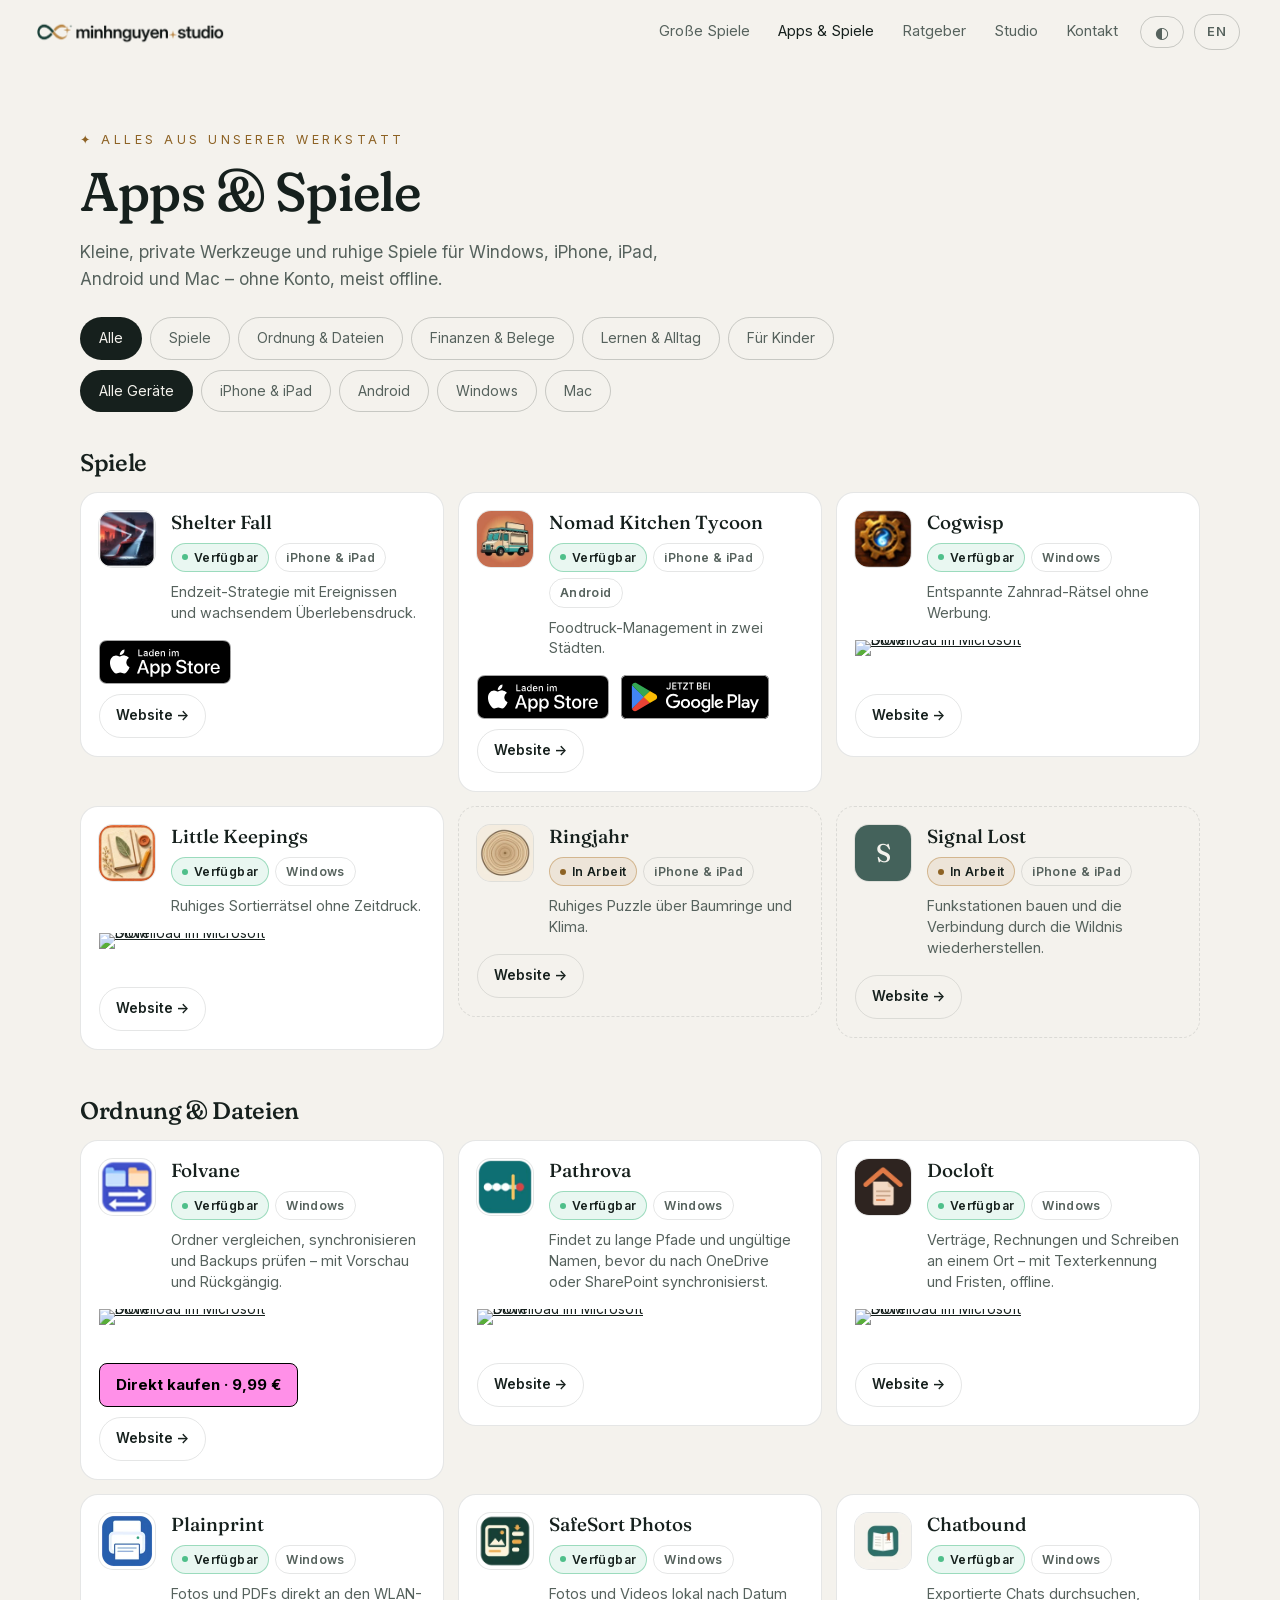
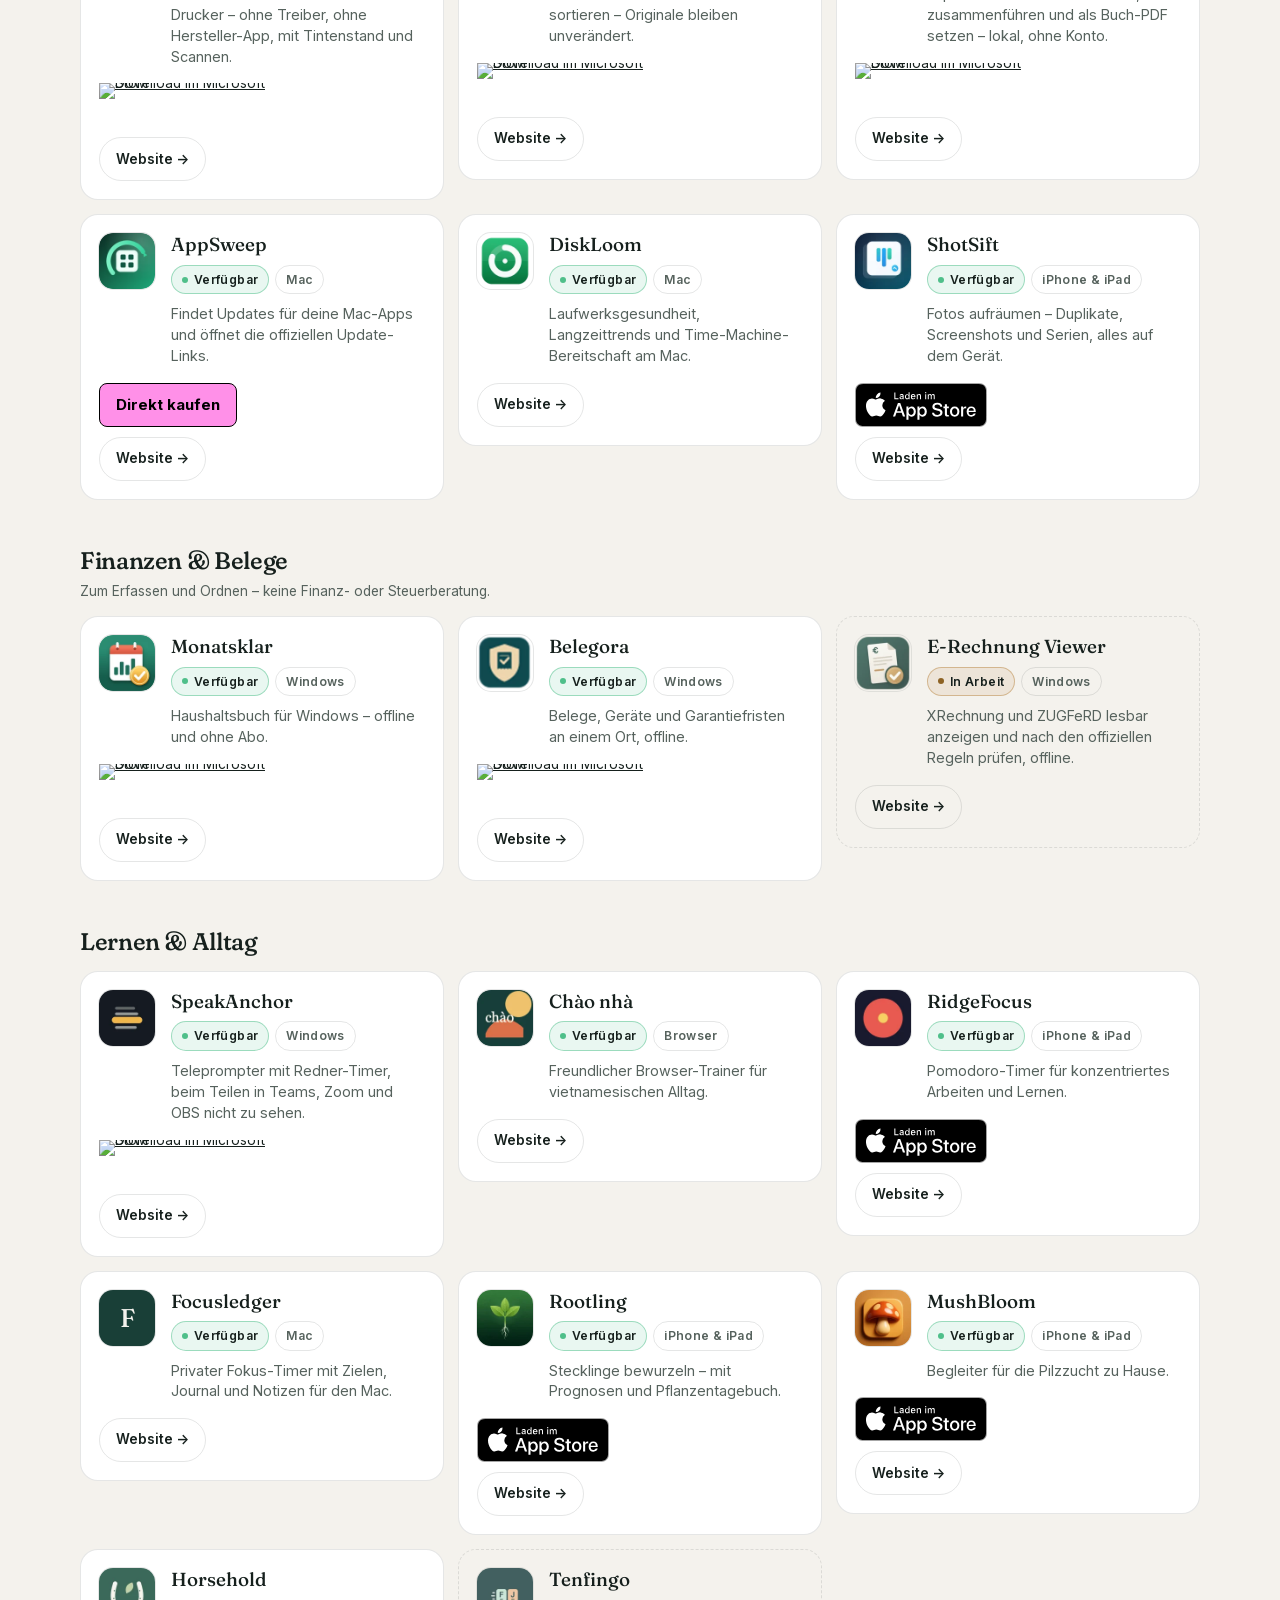
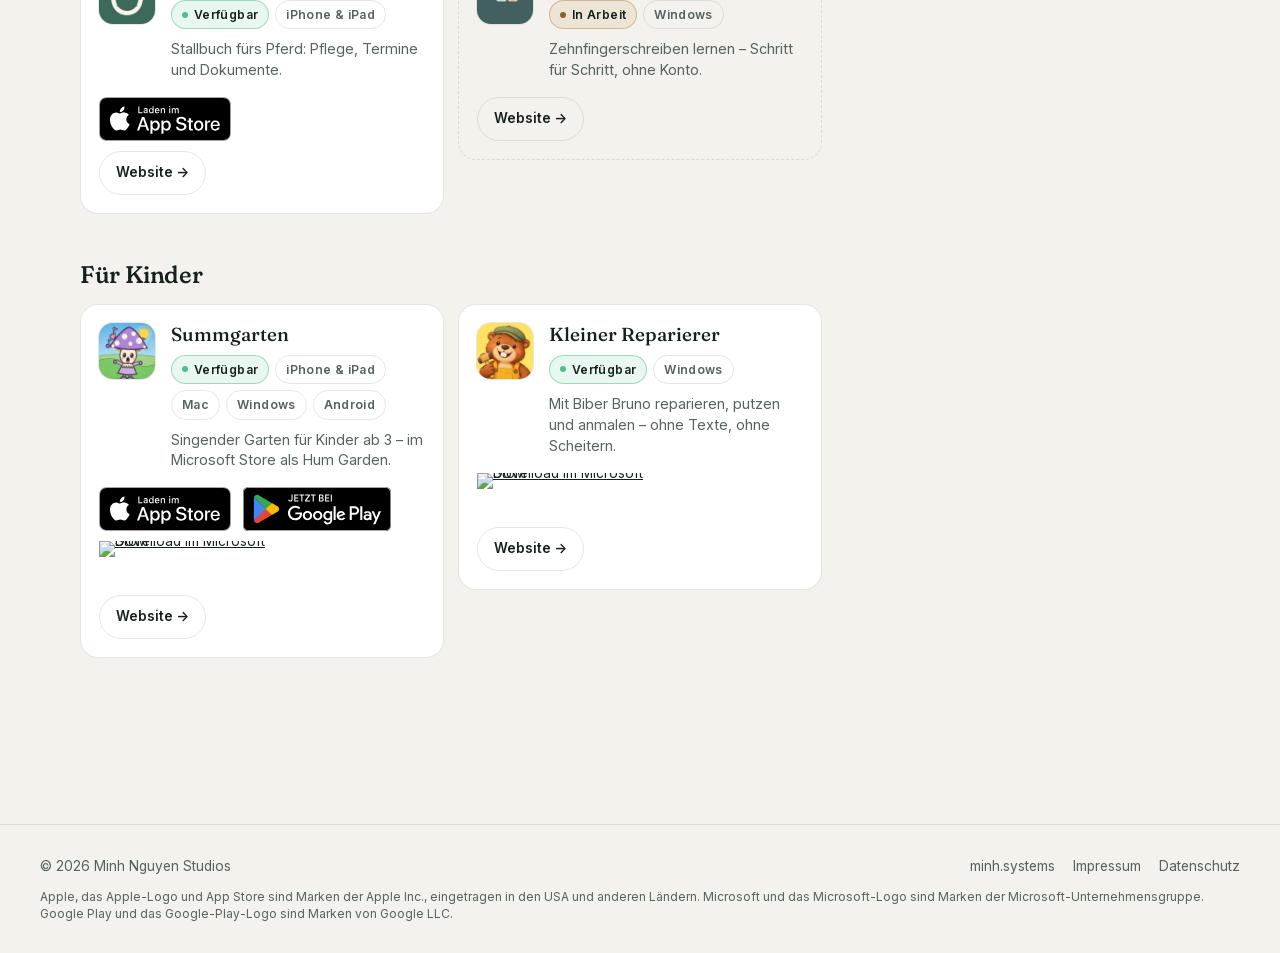
==== commit c639a7ed: "AppSweep: Knopf für den Direktkauf über Gumroad" ====
--- a/apps/index.html
+++ b/apps/index.html
@@ -55,7 +55,7 @@
   <div class="head"><div><div class="kicker">Alles aus unserer Werkstatt</div><h1 class="serif pagetitle">Apps &amp; Spiele</h1><p class="lead">Kleine, private Werkzeuge und ruhige Spiele für Windows, iPhone, iPad, Android und Mac – ohne Konto, meist offline.</p></div>
   <div class="filters"><div class="chips" id="kat" role="group" aria-label="Nach Bereich filtern"><button class="chip on" data-k="all" aria-pressed="true">Alle</button><button class="chip" data-k="spiele" aria-pressed="false">Spiele</button><button class="chip" data-k="ordnung" aria-pressed="false">Ordnung &amp; Dateien</button><button class="chip" data-k="finanzen" aria-pressed="false">Finanzen &amp; Belege</button><button class="chip" data-k="lernen" aria-pressed="false">Lernen &amp; Alltag</button><button class="chip" data-k="kinder" aria-pressed="false">Für Kinder</button></div><div class="chips" id="pfk" role="group" aria-label="Nach Gerät filtern"><button class="chip on" data-p="all" aria-pressed="true">Alle Geräte</button><button class="chip" data-p="iPhone" aria-pressed="false">iPhone &amp; iPad</button><button class="chip" data-p="Android" aria-pressed="false">Android</button><button class="chip" data-p="Windows" aria-pressed="false">Windows</button><button class="chip" data-p="Mac" aria-pressed="false">Mac</button></div></div></div>
   <div class="group" data-k="spiele"><h2 class="serif">Spiele</h2><div class="cat"><article class="app" data-cat="spiele" data-a="shelterfall" data-pf="iPhone"><img class="ico" src="../img/icons/shelterfall.webp" alt="" width="56" height="56" loading="lazy"><div><h3><a href="https://shelterfall.minh.systems/">Shelter Fall</a></h3><div class="badges"><span class="st ok">Verfügbar</span><span class="pf">iPhone &amp; iPad</span></div><p>Endzeit-Strategie mit Ereignissen und wachsendem Überlebensdruck.</p></div><div class="go"><div class="stores"><a class="badge" href="https://apps.apple.com/app/id6759238842" target="_blank" rel="noopener"><img src="../brand/badges/app-store-de.svg" alt="Laden im App Store" width="132" height="44" loading="lazy"></a></div><a class="more" href="https://shelterfall.minh.systems/">Website →</a></div></article><article class="app" data-cat="spiele" data-a="nomad" data-pf="iPhone Android"><img class="ico" src="../img/icons/nomad.webp" alt="" width="56" height="56" loading="lazy"><div><h3><a href="https://minh.systems/NomadKitchenTycoon/">Nomad Kitchen Tycoon</a></h3><div class="badges"><span class="st ok">Verfügbar</span><span class="pf">iPhone &amp; iPad</span><span class="pf">Android</span></div><p>Foodtruck-Management in zwei Städten.</p></div><div class="go"><div class="stores"><a class="badge" href="https://apps.apple.com/app/id6759504817" target="_blank" rel="noopener"><img src="../brand/badges/app-store-de.svg" alt="Laden im App Store" width="132" height="44" loading="lazy"></a><a class="badge" href="https://play.google.com/store/apps/details?id=com.minhstudios.nomadkitchen&amp;hl=de" target="_blank" rel="noopener"><img src="../brand/badges/google-play-de.svg" alt="Jetzt bei Google Play" width="148" height="44" loading="lazy"></a></div><a class="more" href="https://minh.systems/NomadKitchenTycoon/">Website →</a></div></article><article class="app" data-cat="spiele" data-a="cogwisp" data-pf="Windows"><img class="ico" src="../img/icons/cogwisp.webp" alt="" width="56" height="56" loading="lazy"><div><h3><a href="https://minh.systems/Cogwisp/">Cogwisp</a></h3><div class="badges"><span class="st ok">Verfügbar</span><span class="pf">Windows</span></div><p>Entspannte Zahnrad-Rätsel ohne Werbung.</p></div><div class="go"><div class="stores"><a class="badge" href="https://apps.microsoft.com/detail/9NSRPBK9PL5N" target="_blank" rel="noopener"><img src="https://get.microsoft.com/images/de%20dark.svg" alt="Download im Microsoft Store" width="183" height="44" loading="lazy"></a></div><a class="more" href="https://minh.systems/Cogwisp/">Website →</a></div></article><article class="app" data-cat="spiele" data-a="littlekeepings" data-pf="Windows"><img class="ico" src="../img/icons/littlekeepings.webp" alt="" width="56" height="56" loading="lazy"><div><h3><a href="https://minh.systems/LittleKeepings/">Little Keepings</a></h3><div class="badges"><span class="st ok">Verfügbar</span><span class="pf">Windows</span></div><p>Ruhiges Sortierrätsel ohne Zeitdruck.</p></div><div class="go"><div class="stores"><a class="badge" href="https://apps.microsoft.com/detail/9N1WQT29BF8W" target="_blank" rel="noopener"><img src="https://get.microsoft.com/images/de%20dark.svg" alt="Download im Microsoft Store" width="183" height="44" loading="lazy"></a></div><a class="more" href="https://minh.systems/LittleKeepings/">Website →</a></div></article><article class="app wip" data-cat="spiele" data-a="ringjahr" data-pf="iPhone"><img class="ico" src="../img/icons/ringjahr.webp" alt="" width="56" height="56" loading="lazy"><div><h3><a href="https://minh.systems/Ringjahr/">Ringjahr</a></h3><div class="badges"><span class="st soon">In Arbeit</span><span class="pf">iPhone &amp; iPad</span></div><p>Ruhiges Puzzle über Baumringe und Klima.</p></div><div class="go"><a class="more" href="https://minh.systems/Ringjahr/">Website →</a></div></article><article class="app wip" data-cat="spiele" data-a="signallost" data-pf="iPhone"><span class="ico mono" aria-hidden="true">S</span><div><h3><a href="https://minh.systems/SignalLost/">Signal Lost</a></h3><div class="badges"><span class="st soon">In Arbeit</span><span class="pf">iPhone &amp; iPad</span></div><p>Funkstationen bauen und die Verbindung durch die Wildnis wiederherstellen.</p></div><div class="go"><a class="more" href="https://minh.systems/SignalLost/">Website →</a></div></article></div></div>
-  <div class="group" data-k="ordnung"><h2 class="serif">Ordnung &amp; Dateien</h2><div class="cat"><article class="app" data-cat="ordnung" data-a="folvane" data-pf="Windows"><img class="ico" src="../img/icons/folvane.webp" alt="" width="56" height="56" loading="lazy"><div><h3><a href="https://minh.systems/Folvane/">Folvane</a></h3><div class="badges"><span class="st ok">Verfügbar</span><span class="pf">Windows</span></div><p>Ordner vergleichen, synchronisieren und Backups prüfen – mit Vorschau und Rückgängig.</p></div><div class="go"><div class="stores"><a class="badge" href="https://apps.microsoft.com/detail/9NSDC58HLFRR" target="_blank" rel="noopener"><img src="https://get.microsoft.com/images/de%20dark.svg" alt="Download im Microsoft Store" width="183" height="44" loading="lazy"></a><a class="buybtn" href="https://michelpicker.gumroad.com/l/folvane?wanted=true" target="_blank" rel="noopener">Direkt kaufen · 9,99 €</a></div><a class="more" href="https://minh.systems/Folvane/">Website →</a></div></article><article class="app" data-cat="ordnung" data-a="pathrova" data-pf="Windows"><img class="ico" src="../img/icons/pathrova.webp" alt="" width="56" height="56" loading="lazy"><div><h3><a href="https://minh.systems/Pathrova/">Pathrova</a></h3><div class="badges"><span class="st ok">Verfügbar</span><span class="pf">Windows</span></div><p>Findet zu lange Pfade und ungültige Namen, bevor du nach OneDrive oder SharePoint synchronisierst.</p></div><div class="go"><div class="stores"><a class="badge" href="https://apps.microsoft.com/detail/9NJN21Z01WPM" target="_blank" rel="noopener"><img src="https://get.microsoft.com/images/de%20dark.svg" alt="Download im Microsoft Store" width="183" height="44" loading="lazy"></a></div><a class="more" href="https://minh.systems/Pathrova/">Website →</a></div></article><article class="app" data-cat="ordnung" data-a="docloft" data-pf="Windows"><img class="ico" src="../img/icons/docloft.webp" alt="" width="56" height="56" loading="lazy"><div><h3><a href="https://minh.systems/Docloft/">Docloft</a></h3><div class="badges"><span class="st ok">Verfügbar</span><span class="pf">Windows</span></div><p>Verträge, Rechnungen und Schreiben an einem Ort – mit Texterkennung und Fristen, offline.</p></div><div class="go"><div class="stores"><a class="badge" href="https://apps.microsoft.com/detail/9NRVKF4456H6" target="_blank" rel="noopener"><img src="https://get.microsoft.com/images/de%20dark.svg" alt="Download im Microsoft Store" width="183" height="44" loading="lazy"></a></div><a class="more" href="https://minh.systems/Docloft/">Website →</a></div></article><article class="app" data-cat="ordnung" data-a="plainprint" data-pf="Windows"><img class="ico" src="../img/icons/plainprint.webp" alt="" width="56" height="56" loading="lazy"><div><h3><a href="https://minh.systems/Plainprint/">Plainprint</a></h3><div class="badges"><span class="st ok">Verfügbar</span><span class="pf">Windows</span></div><p>Fotos und PDFs direkt an den WLAN-Drucker – ohne Treiber, ohne Hersteller-App, mit Tintenstand und Scannen.</p></div><div class="go"><div class="stores"><a class="badge" href="https://apps.microsoft.com/detail/9PL3RT8GS1NX" target="_blank" rel="noopener"><img src="https://get.microsoft.com/images/de%20dark.svg" alt="Download im Microsoft Store" width="183" height="44" loading="lazy"></a></div><a class="more" href="https://minh.systems/Plainprint/">Website →</a></div></article><article class="app" data-cat="ordnung" data-a="fotokehr" data-pf="Windows"><img class="ico" src="../img/icons/fotokehr.webp" alt="" width="56" height="56" loading="lazy"><div><h3><a href="https://minh.systems/SafeSort-Photos/">SafeSort Photos</a></h3><div class="badges"><span class="st ok">Verfügbar</span><span class="pf">Windows</span></div><p>Fotos und Videos lokal nach Datum sortieren – Originale bleiben unverändert.</p></div><div class="go"><div class="stores"><a class="badge" href="https://apps.microsoft.com/detail/9P6WTFZ3XF96" target="_blank" rel="noopener"><img src="https://get.microsoft.com/images/de%20dark.svg" alt="Download im Microsoft Store" width="183" height="44" loading="lazy"></a></div><a class="more" href="https://minh.systems/SafeSort-Photos/">Website →</a></div></article><article class="app" data-cat="ordnung" data-a="plauderbuch" data-pf="Windows"><img class="ico" src="../img/icons/plauderbuch.webp" alt="" width="56" height="56" loading="lazy"><div><h3><a href="https://minh.systems/Chatbound/">Chatbound</a></h3><div class="badges"><span class="st ok">Verfügbar</span><span class="pf">Windows</span></div><p>Exportierte Chats durchsuchen, zusammenführen und als Buch-PDF setzen – lokal, ohne Konto.</p></div><div class="go"><div class="stores"><a class="badge" href="https://apps.microsoft.com/detail/9PJV28CQJV8K" target="_blank" rel="noopener"><img src="https://get.microsoft.com/images/de%20dark.svg" alt="Download im Microsoft Store" width="183" height="44" loading="lazy"></a></div><a class="more" href="https://minh.systems/Chatbound/">Website →</a></div></article><article class="app" data-cat="ordnung" data-a="appsweep" data-pf="Mac"><img class="ico" src="../img/icons/appsweep.webp" alt="" width="56" height="56" loading="lazy"><div><h3><a href="https://minh.systems/AppSweep/">AppSweep</a></h3><div class="badges"><span class="st ok">Verfügbar</span><span class="pf">Mac</span></div><p>Findet Updates für deine Mac-Apps und öffnet die offiziellen Update-Links.</p></div><div class="go"><a class="more" href="https://minh.systems/AppSweep/">Website →</a></div></article><article class="app" data-cat="ordnung" data-a="diskloom" data-pf="Mac"><img class="ico" src="../img/icons/diskloom.webp" alt="" width="56" height="56" loading="lazy"><div><h3><a href="https://minh.systems/DiskLoom/">DiskLoom</a></h3><div class="badges"><span class="st ok">Verfügbar</span><span class="pf">Mac</span></div><p>Laufwerksgesundheit, Langzeittrends und Time-Machine-Bereitschaft am Mac.</p></div><div class="go"><a class="more" href="https://minh.systems/DiskLoom/">Website →</a></div></article><article class="app" data-cat="ordnung" data-a="shotsift" data-pf="iPhone"><img class="ico" src="../img/icons/shotsift.webp" alt="" width="56" height="56" loading="lazy"><div><h3><a href="https://minh.systems/ShotSift/">ShotSift</a></h3><div class="badges"><span class="st ok">Verfügbar</span><span class="pf">iPhone &amp; iPad</span></div><p>Fotos aufräumen – Duplikate, Screenshots und Serien, alles auf dem Gerät.</p></div><div class="go"><div class="stores"><a class="badge" href="https://apps.apple.com/app/id6758222349" target="_blank" rel="noopener"><img src="../brand/badges/app-store-de.svg" alt="Laden im App Store" width="132" height="44" loading="lazy"></a></div><a class="more" href="https://minh.systems/ShotSift/">Website →</a></div></article></div></div>
+  <div class="group" data-k="ordnung"><h2 class="serif">Ordnung &amp; Dateien</h2><div class="cat"><article class="app" data-cat="ordnung" data-a="folvane" data-pf="Windows"><img class="ico" src="../img/icons/folvane.webp" alt="" width="56" height="56" loading="lazy"><div><h3><a href="https://minh.systems/Folvane/">Folvane</a></h3><div class="badges"><span class="st ok">Verfügbar</span><span class="pf">Windows</span></div><p>Ordner vergleichen, synchronisieren und Backups prüfen – mit Vorschau und Rückgängig.</p></div><div class="go"><div class="stores"><a class="badge" href="https://apps.microsoft.com/detail/9NSDC58HLFRR" target="_blank" rel="noopener"><img src="https://get.microsoft.com/images/de%20dark.svg" alt="Download im Microsoft Store" width="183" height="44" loading="lazy"></a><a class="buybtn" href="https://michelpicker.gumroad.com/l/folvane?wanted=true" target="_blank" rel="noopener">Direkt kaufen · 9,99 €</a></div><a class="more" href="https://minh.systems/Folvane/">Website →</a></div></article><article class="app" data-cat="ordnung" data-a="pathrova" data-pf="Windows"><img class="ico" src="../img/icons/pathrova.webp" alt="" width="56" height="56" loading="lazy"><div><h3><a href="https://minh.systems/Pathrova/">Pathrova</a></h3><div class="badges"><span class="st ok">Verfügbar</span><span class="pf">Windows</span></div><p>Findet zu lange Pfade und ungültige Namen, bevor du nach OneDrive oder SharePoint synchronisierst.</p></div><div class="go"><div class="stores"><a class="badge" href="https://apps.microsoft.com/detail/9NJN21Z01WPM" target="_blank" rel="noopener"><img src="https://get.microsoft.com/images/de%20dark.svg" alt="Download im Microsoft Store" width="183" height="44" loading="lazy"></a></div><a class="more" href="https://minh.systems/Pathrova/">Website →</a></div></article><article class="app" data-cat="ordnung" data-a="docloft" data-pf="Windows"><img class="ico" src="../img/icons/docloft.webp" alt="" width="56" height="56" loading="lazy"><div><h3><a href="https://minh.systems/Docloft/">Docloft</a></h3><div class="badges"><span class="st ok">Verfügbar</span><span class="pf">Windows</span></div><p>Verträge, Rechnungen und Schreiben an einem Ort – mit Texterkennung und Fristen, offline.</p></div><div class="go"><div class="stores"><a class="badge" href="https://apps.microsoft.com/detail/9NRVKF4456H6" target="_blank" rel="noopener"><img src="https://get.microsoft.com/images/de%20dark.svg" alt="Download im Microsoft Store" width="183" height="44" loading="lazy"></a></div><a class="more" href="https://minh.systems/Docloft/">Website →</a></div></article><article class="app" data-cat="ordnung" data-a="plainprint" data-pf="Windows"><img class="ico" src="../img/icons/plainprint.webp" alt="" width="56" height="56" loading="lazy"><div><h3><a href="https://minh.systems/Plainprint/">Plainprint</a></h3><div class="badges"><span class="st ok">Verfügbar</span><span class="pf">Windows</span></div><p>Fotos und PDFs direkt an den WLAN-Drucker – ohne Treiber, ohne Hersteller-App, mit Tintenstand und Scannen.</p></div><div class="go"><div class="stores"><a class="badge" href="https://apps.microsoft.com/detail/9PL3RT8GS1NX" target="_blank" rel="noopener"><img src="https://get.microsoft.com/images/de%20dark.svg" alt="Download im Microsoft Store" width="183" height="44" loading="lazy"></a></div><a class="more" href="https://minh.systems/Plainprint/">Website →</a></div></article><article class="app" data-cat="ordnung" data-a="fotokehr" data-pf="Windows"><img class="ico" src="../img/icons/fotokehr.webp" alt="" width="56" height="56" loading="lazy"><div><h3><a href="https://minh.systems/SafeSort-Photos/">SafeSort Photos</a></h3><div class="badges"><span class="st ok">Verfügbar</span><span class="pf">Windows</span></div><p>Fotos und Videos lokal nach Datum sortieren – Originale bleiben unverändert.</p></div><div class="go"><div class="stores"><a class="badge" href="https://apps.microsoft.com/detail/9P6WTFZ3XF96" target="_blank" rel="noopener"><img src="https://get.microsoft.com/images/de%20dark.svg" alt="Download im Microsoft Store" width="183" height="44" loading="lazy"></a></div><a class="more" href="https://minh.systems/SafeSort-Photos/">Website →</a></div></article><article class="app" data-cat="ordnung" data-a="plauderbuch" data-pf="Windows"><img class="ico" src="../img/icons/plauderbuch.webp" alt="" width="56" height="56" loading="lazy"><div><h3><a href="https://minh.systems/Chatbound/">Chatbound</a></h3><div class="badges"><span class="st ok">Verfügbar</span><span class="pf">Windows</span></div><p>Exportierte Chats durchsuchen, zusammenführen und als Buch-PDF setzen – lokal, ohne Konto.</p></div><div class="go"><div class="stores"><a class="badge" href="https://apps.microsoft.com/detail/9PJV28CQJV8K" target="_blank" rel="noopener"><img src="https://get.microsoft.com/images/de%20dark.svg" alt="Download im Microsoft Store" width="183" height="44" loading="lazy"></a></div><a class="more" href="https://minh.systems/Chatbound/">Website →</a></div></article><article class="app" data-cat="ordnung" data-a="appsweep" data-pf="Mac"><img class="ico" src="../img/icons/appsweep.webp" alt="" width="56" height="56" loading="lazy"><div><h3><a href="https://minh.systems/AppSweep/">AppSweep</a></h3><div class="badges"><span class="st ok">Verfügbar</span><span class="pf">Mac</span></div><p>Findet Updates für deine Mac-Apps und öffnet die offiziellen Update-Links.</p></div><div class="go"><div class="stores"><a class="buybtn" href="https://michelpicker.gumroad.com/l/AppSweep?wanted=true" target="_blank" rel="noopener">Direkt kaufen</a></div><a class="more" href="https://minh.systems/AppSweep/">Website →</a></div></article><article class="app" data-cat="ordnung" data-a="diskloom" data-pf="Mac"><img class="ico" src="../img/icons/diskloom.webp" alt="" width="56" height="56" loading="lazy"><div><h3><a href="https://minh.systems/DiskLoom/">DiskLoom</a></h3><div class="badges"><span class="st ok">Verfügbar</span><span class="pf">Mac</span></div><p>Laufwerksgesundheit, Langzeittrends und Time-Machine-Bereitschaft am Mac.</p></div><div class="go"><a class="more" href="https://minh.systems/DiskLoom/">Website →</a></div></article><article class="app" data-cat="ordnung" data-a="shotsift" data-pf="iPhone"><img class="ico" src="../img/icons/shotsift.webp" alt="" width="56" height="56" loading="lazy"><div><h3><a href="https://minh.systems/ShotSift/">ShotSift</a></h3><div class="badges"><span class="st ok">Verfügbar</span><span class="pf">iPhone &amp; iPad</span></div><p>Fotos aufräumen – Duplikate, Screenshots und Serien, alles auf dem Gerät.</p></div><div class="go"><div class="stores"><a class="badge" href="https://apps.apple.com/app/id6758222349" target="_blank" rel="noopener"><img src="../brand/badges/app-store-de.svg" alt="Laden im App Store" width="132" height="44" loading="lazy"></a></div><a class="more" href="https://minh.systems/ShotSift/">Website →</a></div></article></div></div>
   <div class="group" data-k="finanzen"><h2 class="serif">Finanzen &amp; Belege</h2><p class="hint-note">Zum Erfassen und Ordnen – keine Finanz- oder Steuerberatung.</p><div class="cat"><article class="app" data-cat="finanzen" data-a="monatsklar" data-pf="Windows"><img class="ico" src="../img/icons/monatsklar.webp" alt="" width="56" height="56" loading="lazy"><div><h3><a href="https://minh.systems/Monatsklar/">Monatsklar</a></h3><div class="badges"><span class="st ok">Verfügbar</span><span class="pf">Windows</span></div><p>Haushaltsbuch für Windows – offline und ohne Abo.</p></div><div class="go"><div class="stores"><a class="badge" href="https://apps.microsoft.com/detail/9N6JM2J3LC27" target="_blank" rel="noopener"><img src="https://get.microsoft.com/images/de%20dark.svg" alt="Download im Microsoft Store" width="183" height="44" loading="lazy"></a></div><a class="more" href="https://minh.systems/Monatsklar/">Website →</a></div></article><article class="app" data-cat="finanzen" data-a="belegora" data-pf="Windows"><img class="ico" src="../img/icons/belegora.webp" alt="" width="56" height="56" loading="lazy"><div><h3><a href="https://minh.systems/belegora/">Belegora</a></h3><div class="badges"><span class="st ok">Verfügbar</span><span class="pf">Windows</span></div><p>Belege, Geräte und Garantiefristen an einem Ort, offline.</p></div><div class="go"><div class="stores"><a class="badge" href="https://apps.microsoft.com/detail/9NB7QSNC6MJQ" target="_blank" rel="noopener"><img src="https://get.microsoft.com/images/de%20dark.svg" alt="Download im Microsoft Store" width="183" height="44" loading="lazy"></a></div><a class="more" href="https://minh.systems/belegora/">Website →</a></div></article><article class="app wip" data-cat="finanzen" data-a="erechnung" data-pf="Windows"><img class="ico" src="../img/icons/erechnung.webp" alt="" width="56" height="56" loading="lazy"><div><h3><a href="https://minh.systems/erechnung/">E-Rechnung Viewer</a></h3><div class="badges"><span class="st soon">In Arbeit</span><span class="pf">Windows</span></div><p>XRechnung und ZUGFeRD lesbar anzeigen und nach den offiziellen Regeln prüfen, offline.</p></div><div class="go"><a class="more" href="https://minh.systems/erechnung/">Website →</a></div></article></div></div>
   <div class="group" data-k="lernen"><h2 class="serif">Lernen &amp; Alltag</h2><div class="cat"><article class="app" data-cat="lernen" data-a="speakanchor" data-pf="Windows"><img class="ico" src="../img/icons/speakanchor.webp" alt="" width="56" height="56" loading="lazy"><div><h3><a href="https://minh.systems/SpeakAnchor/">SpeakAnchor</a></h3><div class="badges"><span class="st ok">Verfügbar</span><span class="pf">Windows</span></div><p>Teleprompter mit Redner-Timer, beim Teilen in Teams, Zoom und OBS nicht zu sehen.</p></div><div class="go"><div class="stores"><a class="badge" href="https://apps.microsoft.com/detail/9PF13FM93XSJ" target="_blank" rel="noopener"><img src="https://get.microsoft.com/images/de%20dark.svg" alt="Download im Microsoft Store" width="183" height="44" loading="lazy"></a></div><a class="more" href="https://minh.systems/SpeakAnchor/">Website →</a></div></article><article class="app" data-cat="lernen" data-a="vietnamese" data-pf="Browser"><img class="ico" src="../img/icons/vietnamese.webp" alt="" width="56" height="56" loading="lazy"><div><h3><a href="https://minh.systems/VietnameseTrainer/">Chào nhà</a></h3><div class="badges"><span class="st ok">Verfügbar</span><span class="pf">Browser</span></div><p>Freundlicher Browser-Trainer für vietnamesischen Alltag.</p></div><div class="go"><a class="more" href="https://minh.systems/VietnameseTrainer/">Website →</a></div></article><article class="app" data-cat="lernen" data-a="ridgefocus" data-pf="iPhone"><img class="ico" src="../img/icons/ridgefocus.webp" alt="" width="56" height="56" loading="lazy"><div><h3><a href="https://minh.systems/RidgeFocus/">RidgeFocus</a></h3><div class="badges"><span class="st ok">Verfügbar</span><span class="pf">iPhone &amp; iPad</span></div><p>Pomodoro-Timer für konzentriertes Arbeiten und Lernen.</p></div><div class="go"><div class="stores"><a class="badge" href="https://apps.apple.com/app/id6758014649" target="_blank" rel="noopener"><img src="../brand/badges/app-store-de.svg" alt="Laden im App Store" width="132" height="44" loading="lazy"></a></div><a class="more" href="https://minh.systems/RidgeFocus/">Website →</a></div></article><article class="app" data-cat="lernen" data-a="focusledger" data-pf="Mac"><span class="ico mono" aria-hidden="true">F</span><div><h3><a href="https://minh.systems/Focusledger-Pro/">Focusledger</a></h3><div class="badges"><span class="st ok">Verfügbar</span><span class="pf">Mac</span></div><p>Privater Fokus-Timer mit Zielen, Journal und Notizen für den Mac.</p></div><div class="go"><a class="more" href="https://minh.systems/Focusledger-Pro/">Website →</a></div></article><article class="app" data-cat="lernen" data-a="rootling" data-pf="iPhone"><img class="ico" src="../img/icons/rootling.webp" alt="" width="56" height="56" loading="lazy"><div><h3><a href="https://minh.systems/Rootling/">Rootling</a></h3><div class="badges"><span class="st ok">Verfügbar</span><span class="pf">iPhone &amp; iPad</span></div><p>Stecklinge bewurzeln – mit Prognosen und Pflanzentagebuch.</p></div><div class="go"><div class="stores"><a class="badge" href="https://apps.apple.com/app/id6758851487" target="_blank" rel="noopener"><img src="../brand/badges/app-store-de.svg" alt="Laden im App Store" width="132" height="44" loading="lazy"></a></div><a class="more" href="https://minh.systems/Rootling/">Website →</a></div></article><article class="app" data-cat="lernen" data-a="mushbloom" data-pf="iPhone"><img class="ico" src="../img/icons/mushbloom.webp" alt="" width="56" height="56" loading="lazy"><div><h3><a href="https://mushbloom.minh.systems/">MushBloom</a></h3><div class="badges"><span class="st ok">Verfügbar</span><span class="pf">iPhone &amp; iPad</span></div><p>Begleiter für die Pilzzucht zu Hause.</p></div><div class="go"><div class="stores"><a class="badge" href="https://apps.apple.com/app/id6758917023" target="_blank" rel="noopener"><img src="../brand/badges/app-store-de.svg" alt="Laden im App Store" width="132" height="44" loading="lazy"></a></div><a class="more" href="https://mushbloom.minh.systems/">Website →</a></div></article><article class="app" data-cat="lernen" data-a="horsehold" data-pf="iPhone"><img class="ico" src="../img/icons/horsehold.webp" alt="" width="56" height="56" loading="lazy"><div><h3><a href="https://minh.systems/Stable/">Horsehold</a></h3><div class="badges"><span class="st ok">Verfügbar</span><span class="pf">iPhone &amp; iPad</span></div><p>Stallbuch fürs Pferd: Pflege, Termine und Dokumente.</p></div><div class="go"><div class="stores"><a class="badge" href="https://apps.apple.com/app/id6826688753" target="_blank" rel="noopener"><img src="../brand/badges/app-store-de.svg" alt="Laden im App Store" width="132" height="44" loading="lazy"></a></div><a class="more" href="https://minh.systems/Stable/">Website →</a></div></article><article class="app wip" data-cat="lernen" data-a="tastenflink" data-pf="Windows"><img class="ico" src="../img/icons/tastenflink.webp" alt="" width="56" height="56" loading="lazy"><div><h3><a href="https://minh.systems/Tenfingo/">Tenfingo</a></h3><div class="badges"><span class="st soon">In Arbeit</span><span class="pf">Windows</span></div><p>Zehnfingerschreiben lernen – Schritt für Schritt, ohne Konto.</p></div><div class="go"><a class="more" href="https://minh.systems/Tenfingo/">Website →</a></div></article></div></div>
   <div class="group" data-k="kinder"><h2 class="serif">Für Kinder</h2><div class="cat"><article class="app" data-cat="kinder" data-a="summgarten" data-pf="iPhone Mac Windows Android"><img class="ico" src="../img/icons/summgarten.webp" alt="" width="56" height="56" loading="lazy"><div><h3><a href="https://minh.systems/Summgarten/">Summgarten</a></h3><div class="badges"><span class="st ok">Verfügbar</span><span class="pf">iPhone &amp; iPad</span><span class="pf">Mac</span><span class="pf">Windows</span><span class="pf">Android</span></div><p>Singender Garten für Kinder ab 3 – im Microsoft Store als Hum Garden.</p></div><div class="go"><div class="stores"><a class="badge" href="https://apps.apple.com/app/id6824160993" target="_blank" rel="noopener"><img src="../brand/badges/app-store-de.svg" alt="Laden im App Store" width="132" height="44" loading="lazy"></a><a class="badge" href="https://play.google.com/store/apps/details?id=de.michelnguyen.klanggarten&amp;hl=de" target="_blank" rel="noopener"><img src="../brand/badges/google-play-de.svg" alt="Jetzt bei Google Play" width="148" height="44" loading="lazy"></a><a class="badge" href="https://apps.microsoft.com/detail/9PGTW423BB1H" target="_blank" rel="noopener"><img src="https://get.microsoft.com/images/de%20dark.svg" alt="Download im Microsoft Store" width="183" height="44" loading="lazy"></a></div><a class="more" href="https://minh.systems/Summgarten/">Website →</a></div></article><article class="app" data-cat="kinder" data-a="reparierer" data-pf="Windows"><img class="ico" src="../img/icons/reparierer.webp" alt="" width="56" height="56" loading="lazy"><div><h3><a href="https://minh.systems/KleinerReparierer/">Kleiner Reparierer</a></h3><div class="badges"><span class="st ok">Verfügbar</span><span class="pf">Windows</span></div><p>Mit Biber Bruno reparieren, putzen und anmalen – ohne Texte, ohne Scheitern.</p></div><div class="go"><div class="stores"><a class="badge" href="https://apps.microsoft.com/detail/9N71QS2JNCVW" target="_blank" rel="noopener"><img src="https://get.microsoft.com/images/de%20dark.svg" alt="Download im Microsoft Store" width="183" height="44" loading="lazy"></a></div><a class="more" href="https://minh.systems/KleinerReparierer/">Website →</a></div></article></div></div>
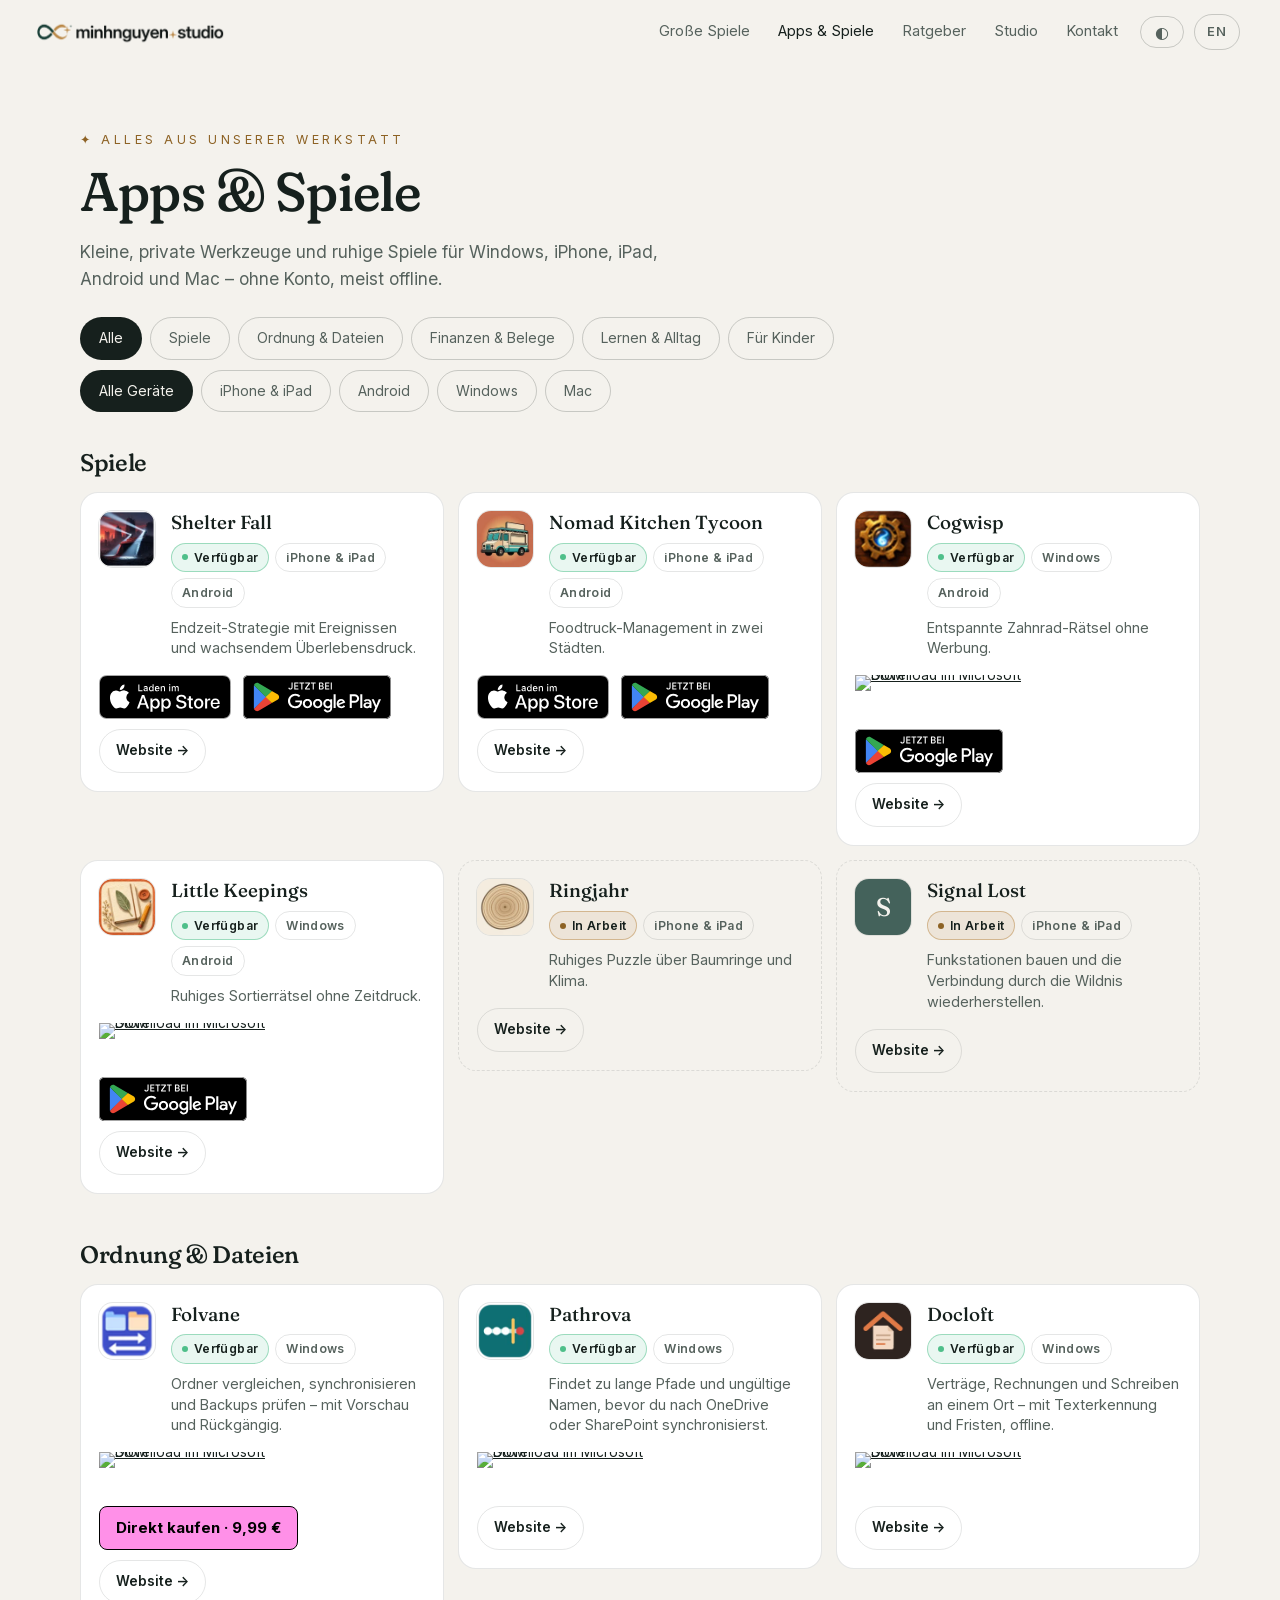
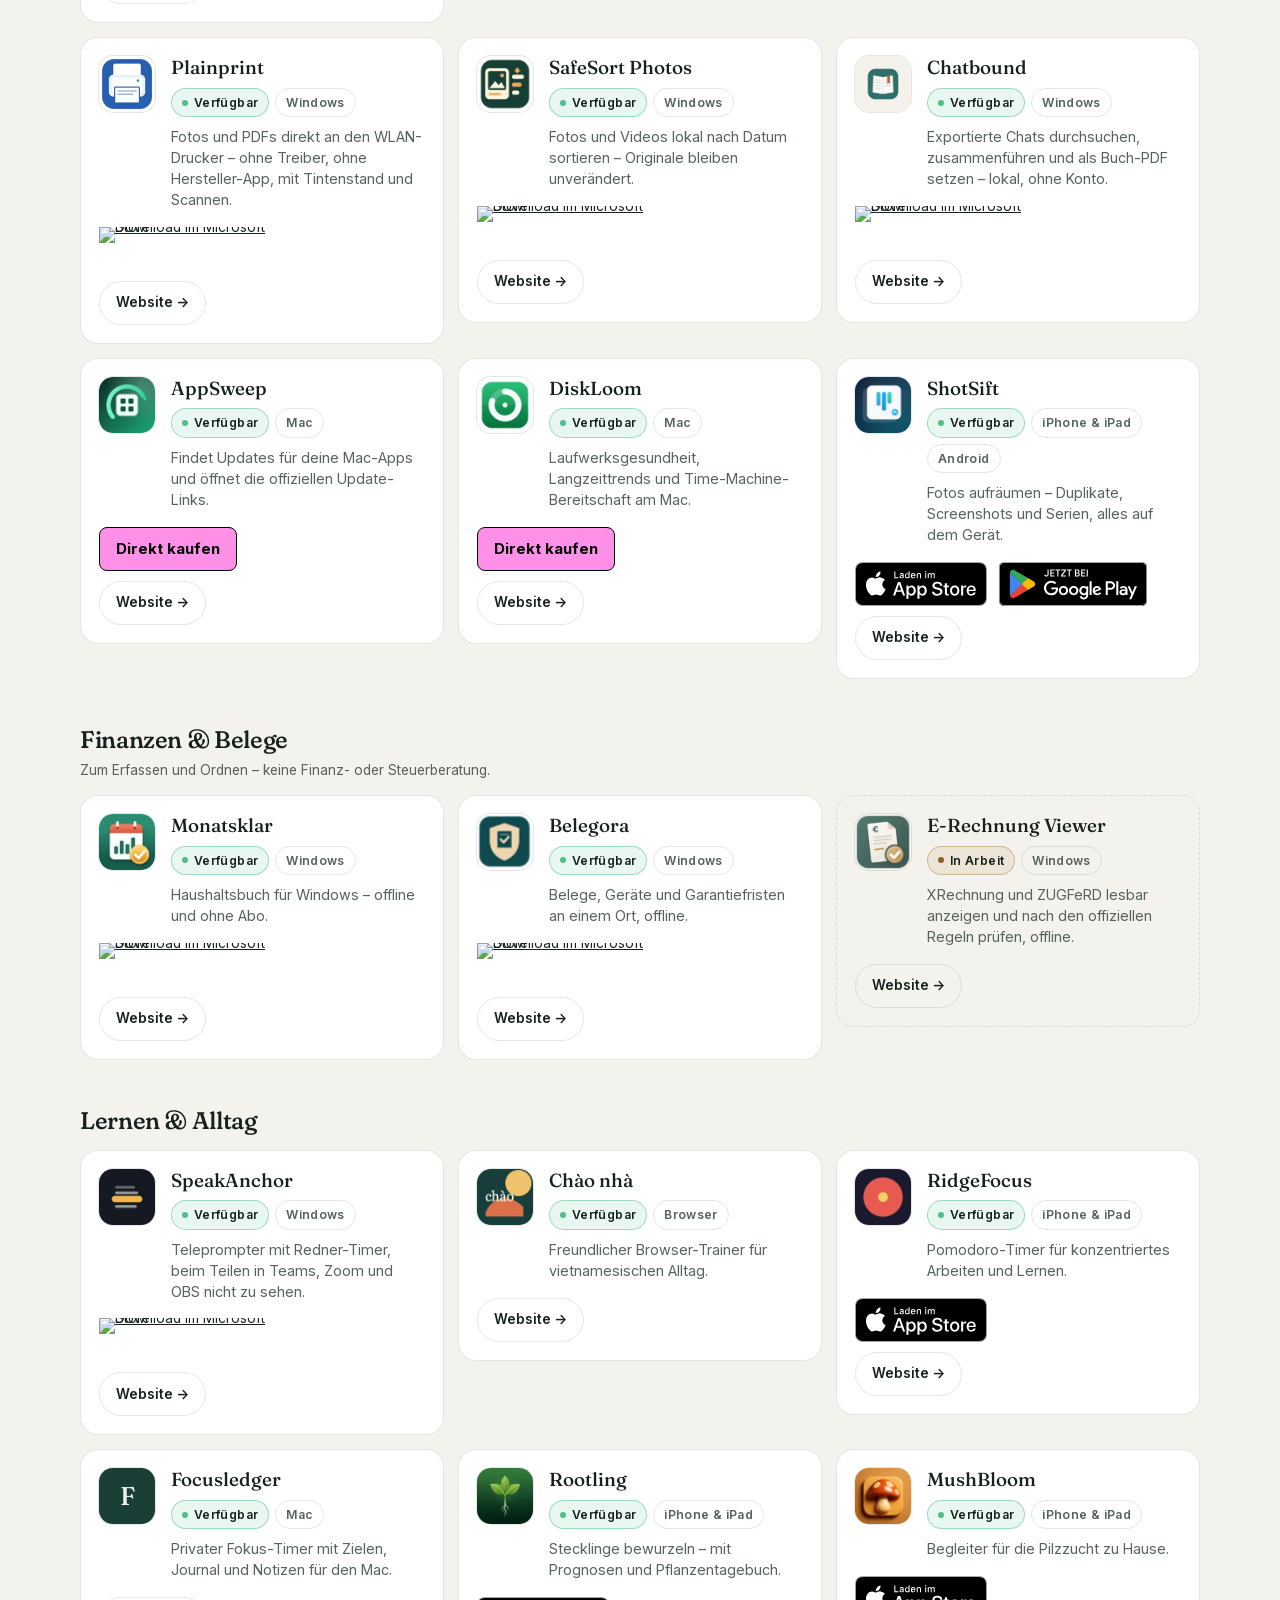
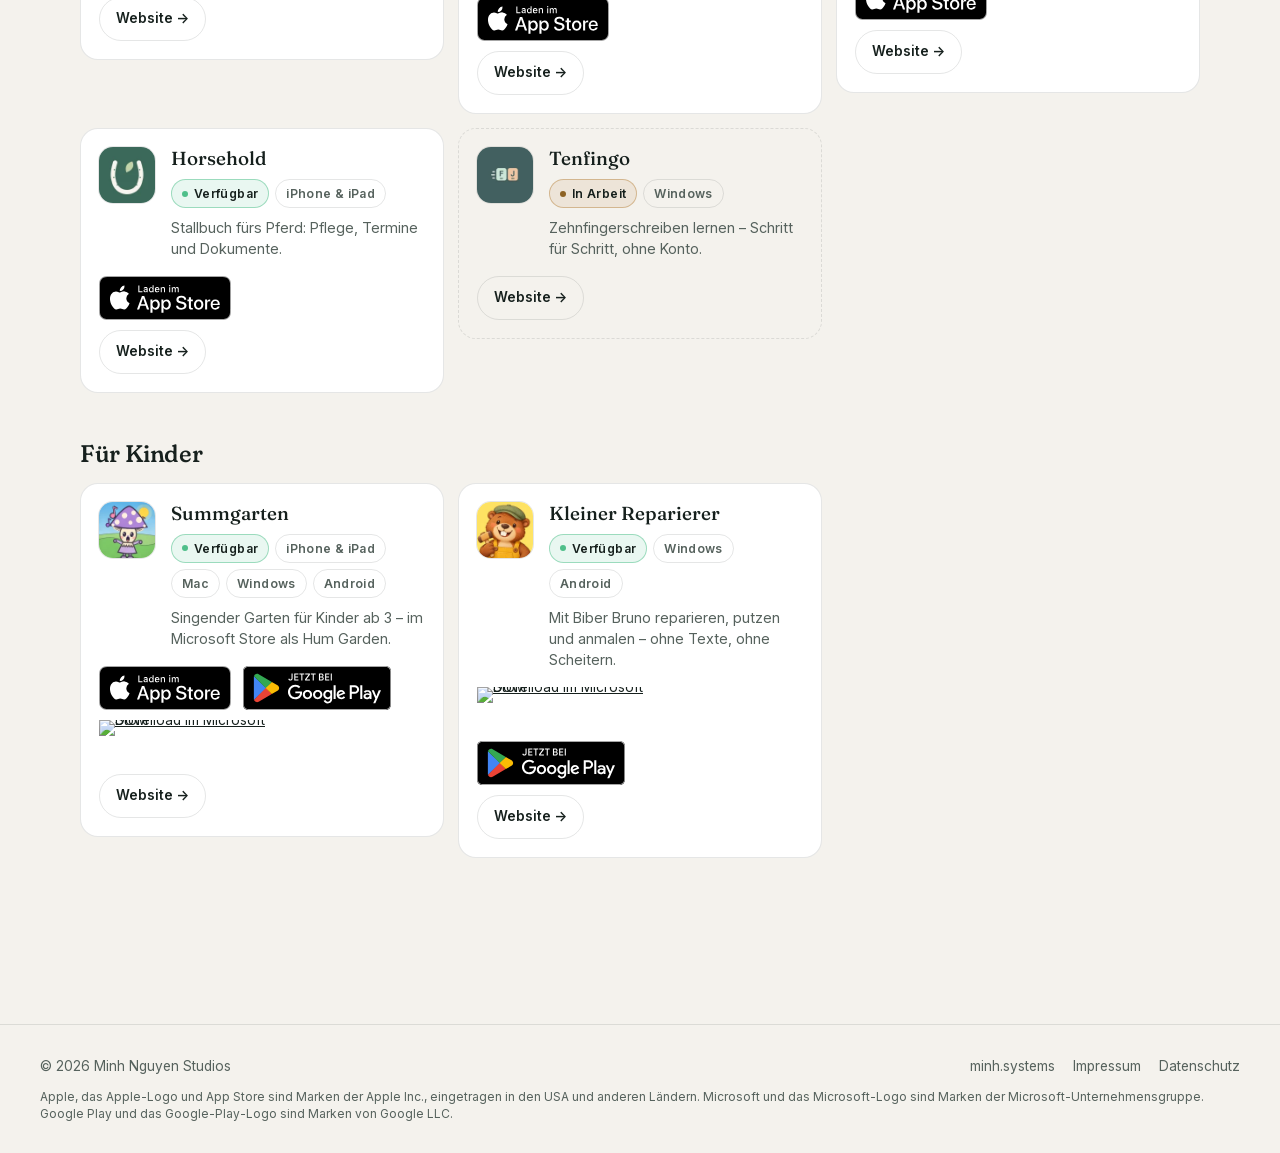
==== commit bb2c0116: "Google-Play-Links für ShotSift, Shelter Fall, Cogwisp, Little Keepings, Kleiner Reparierer; DiskLoom" ====
--- a/apps/index.html
+++ b/apps/index.html
@@ -54,11 +54,11 @@
 <section id="apps" class="catalog-page">
   <div class="head"><div><div class="kicker">Alles aus unserer Werkstatt</div><h1 class="serif pagetitle">Apps &amp; Spiele</h1><p class="lead">Kleine, private Werkzeuge und ruhige Spiele für Windows, iPhone, iPad, Android und Mac – ohne Konto, meist offline.</p></div>
   <div class="filters"><div class="chips" id="kat" role="group" aria-label="Nach Bereich filtern"><button class="chip on" data-k="all" aria-pressed="true">Alle</button><button class="chip" data-k="spiele" aria-pressed="false">Spiele</button><button class="chip" data-k="ordnung" aria-pressed="false">Ordnung &amp; Dateien</button><button class="chip" data-k="finanzen" aria-pressed="false">Finanzen &amp; Belege</button><button class="chip" data-k="lernen" aria-pressed="false">Lernen &amp; Alltag</button><button class="chip" data-k="kinder" aria-pressed="false">Für Kinder</button></div><div class="chips" id="pfk" role="group" aria-label="Nach Gerät filtern"><button class="chip on" data-p="all" aria-pressed="true">Alle Geräte</button><button class="chip" data-p="iPhone" aria-pressed="false">iPhone &amp; iPad</button><button class="chip" data-p="Android" aria-pressed="false">Android</button><button class="chip" data-p="Windows" aria-pressed="false">Windows</button><button class="chip" data-p="Mac" aria-pressed="false">Mac</button></div></div></div>
-  <div class="group" data-k="spiele"><h2 class="serif">Spiele</h2><div class="cat"><article class="app" data-cat="spiele" data-a="shelterfall" data-pf="iPhone"><img class="ico" src="../img/icons/shelterfall.webp" alt="" width="56" height="56" loading="lazy"><div><h3><a href="https://shelterfall.minh.systems/">Shelter Fall</a></h3><div class="badges"><span class="st ok">Verfügbar</span><span class="pf">iPhone &amp; iPad</span></div><p>Endzeit-Strategie mit Ereignissen und wachsendem Überlebensdruck.</p></div><div class="go"><div class="stores"><a class="badge" href="https://apps.apple.com/app/id6759238842" target="_blank" rel="noopener"><img src="../brand/badges/app-store-de.svg" alt="Laden im App Store" width="132" height="44" loading="lazy"></a></div><a class="more" href="https://shelterfall.minh.systems/">Website →</a></div></article><article class="app" data-cat="spiele" data-a="nomad" data-pf="iPhone Android"><img class="ico" src="../img/icons/nomad.webp" alt="" width="56" height="56" loading="lazy"><div><h3><a href="https://minh.systems/NomadKitchenTycoon/">Nomad Kitchen Tycoon</a></h3><div class="badges"><span class="st ok">Verfügbar</span><span class="pf">iPhone &amp; iPad</span><span class="pf">Android</span></div><p>Foodtruck-Management in zwei Städten.</p></div><div class="go"><div class="stores"><a class="badge" href="https://apps.apple.com/app/id6759504817" target="_blank" rel="noopener"><img src="../brand/badges/app-store-de.svg" alt="Laden im App Store" width="132" height="44" loading="lazy"></a><a class="badge" href="https://play.google.com/store/apps/details?id=com.minhstudios.nomadkitchen&amp;hl=de" target="_blank" rel="noopener"><img src="../brand/badges/google-play-de.svg" alt="Jetzt bei Google Play" width="148" height="44" loading="lazy"></a></div><a class="more" href="https://minh.systems/NomadKitchenTycoon/">Website →</a></div></article><article class="app" data-cat="spiele" data-a="cogwisp" data-pf="Windows"><img class="ico" src="../img/icons/cogwisp.webp" alt="" width="56" height="56" loading="lazy"><div><h3><a href="https://minh.systems/Cogwisp/">Cogwisp</a></h3><div class="badges"><span class="st ok">Verfügbar</span><span class="pf">Windows</span></div><p>Entspannte Zahnrad-Rätsel ohne Werbung.</p></div><div class="go"><div class="stores"><a class="badge" href="https://apps.microsoft.com/detail/9NSRPBK9PL5N" target="_blank" rel="noopener"><img src="https://get.microsoft.com/images/de%20dark.svg" alt="Download im Microsoft Store" width="183" height="44" loading="lazy"></a></div><a class="more" href="https://minh.systems/Cogwisp/">Website →</a></div></article><article class="app" data-cat="spiele" data-a="littlekeepings" data-pf="Windows"><img class="ico" src="../img/icons/littlekeepings.webp" alt="" width="56" height="56" loading="lazy"><div><h3><a href="https://minh.systems/LittleKeepings/">Little Keepings</a></h3><div class="badges"><span class="st ok">Verfügbar</span><span class="pf">Windows</span></div><p>Ruhiges Sortierrätsel ohne Zeitdruck.</p></div><div class="go"><div class="stores"><a class="badge" href="https://apps.microsoft.com/detail/9N1WQT29BF8W" target="_blank" rel="noopener"><img src="https://get.microsoft.com/images/de%20dark.svg" alt="Download im Microsoft Store" width="183" height="44" loading="lazy"></a></div><a class="more" href="https://minh.systems/LittleKeepings/">Website →</a></div></article><article class="app wip" data-cat="spiele" data-a="ringjahr" data-pf="iPhone"><img class="ico" src="../img/icons/ringjahr.webp" alt="" width="56" height="56" loading="lazy"><div><h3><a href="https://minh.systems/Ringjahr/">Ringjahr</a></h3><div class="badges"><span class="st soon">In Arbeit</span><span class="pf">iPhone &amp; iPad</span></div><p>Ruhiges Puzzle über Baumringe und Klima.</p></div><div class="go"><a class="more" href="https://minh.systems/Ringjahr/">Website →</a></div></article><article class="app wip" data-cat="spiele" data-a="signallost" data-pf="iPhone"><span class="ico mono" aria-hidden="true">S</span><div><h3><a href="https://minh.systems/SignalLost/">Signal Lost</a></h3><div class="badges"><span class="st soon">In Arbeit</span><span class="pf">iPhone &amp; iPad</span></div><p>Funkstationen bauen und die Verbindung durch die Wildnis wiederherstellen.</p></div><div class="go"><a class="more" href="https://minh.systems/SignalLost/">Website →</a></div></article></div></div>
-  <div class="group" data-k="ordnung"><h2 class="serif">Ordnung &amp; Dateien</h2><div class="cat"><article class="app" data-cat="ordnung" data-a="folvane" data-pf="Windows"><img class="ico" src="../img/icons/folvane.webp" alt="" width="56" height="56" loading="lazy"><div><h3><a href="https://minh.systems/Folvane/">Folvane</a></h3><div class="badges"><span class="st ok">Verfügbar</span><span class="pf">Windows</span></div><p>Ordner vergleichen, synchronisieren und Backups prüfen – mit Vorschau und Rückgängig.</p></div><div class="go"><div class="stores"><a class="badge" href="https://apps.microsoft.com/detail/9NSDC58HLFRR" target="_blank" rel="noopener"><img src="https://get.microsoft.com/images/de%20dark.svg" alt="Download im Microsoft Store" width="183" height="44" loading="lazy"></a><a class="buybtn" href="https://michelpicker.gumroad.com/l/folvane?wanted=true" target="_blank" rel="noopener">Direkt kaufen · 9,99 €</a></div><a class="more" href="https://minh.systems/Folvane/">Website →</a></div></article><article class="app" data-cat="ordnung" data-a="pathrova" data-pf="Windows"><img class="ico" src="../img/icons/pathrova.webp" alt="" width="56" height="56" loading="lazy"><div><h3><a href="https://minh.systems/Pathrova/">Pathrova</a></h3><div class="badges"><span class="st ok">Verfügbar</span><span class="pf">Windows</span></div><p>Findet zu lange Pfade und ungültige Namen, bevor du nach OneDrive oder SharePoint synchronisierst.</p></div><div class="go"><div class="stores"><a class="badge" href="https://apps.microsoft.com/detail/9NJN21Z01WPM" target="_blank" rel="noopener"><img src="https://get.microsoft.com/images/de%20dark.svg" alt="Download im Microsoft Store" width="183" height="44" loading="lazy"></a></div><a class="more" href="https://minh.systems/Pathrova/">Website →</a></div></article><article class="app" data-cat="ordnung" data-a="docloft" data-pf="Windows"><img class="ico" src="../img/icons/docloft.webp" alt="" width="56" height="56" loading="lazy"><div><h3><a href="https://minh.systems/Docloft/">Docloft</a></h3><div class="badges"><span class="st ok">Verfügbar</span><span class="pf">Windows</span></div><p>Verträge, Rechnungen und Schreiben an einem Ort – mit Texterkennung und Fristen, offline.</p></div><div class="go"><div class="stores"><a class="badge" href="https://apps.microsoft.com/detail/9NRVKF4456H6" target="_blank" rel="noopener"><img src="https://get.microsoft.com/images/de%20dark.svg" alt="Download im Microsoft Store" width="183" height="44" loading="lazy"></a></div><a class="more" href="https://minh.systems/Docloft/">Website →</a></div></article><article class="app" data-cat="ordnung" data-a="plainprint" data-pf="Windows"><img class="ico" src="../img/icons/plainprint.webp" alt="" width="56" height="56" loading="lazy"><div><h3><a href="https://minh.systems/Plainprint/">Plainprint</a></h3><div class="badges"><span class="st ok">Verfügbar</span><span class="pf">Windows</span></div><p>Fotos und PDFs direkt an den WLAN-Drucker – ohne Treiber, ohne Hersteller-App, mit Tintenstand und Scannen.</p></div><div class="go"><div class="stores"><a class="badge" href="https://apps.microsoft.com/detail/9PL3RT8GS1NX" target="_blank" rel="noopener"><img src="https://get.microsoft.com/images/de%20dark.svg" alt="Download im Microsoft Store" width="183" height="44" loading="lazy"></a></div><a class="more" href="https://minh.systems/Plainprint/">Website →</a></div></article><article class="app" data-cat="ordnung" data-a="fotokehr" data-pf="Windows"><img class="ico" src="../img/icons/fotokehr.webp" alt="" width="56" height="56" loading="lazy"><div><h3><a href="https://minh.systems/SafeSort-Photos/">SafeSort Photos</a></h3><div class="badges"><span class="st ok">Verfügbar</span><span class="pf">Windows</span></div><p>Fotos und Videos lokal nach Datum sortieren – Originale bleiben unverändert.</p></div><div class="go"><div class="stores"><a class="badge" href="https://apps.microsoft.com/detail/9P6WTFZ3XF96" target="_blank" rel="noopener"><img src="https://get.microsoft.com/images/de%20dark.svg" alt="Download im Microsoft Store" width="183" height="44" loading="lazy"></a></div><a class="more" href="https://minh.systems/SafeSort-Photos/">Website →</a></div></article><article class="app" data-cat="ordnung" data-a="plauderbuch" data-pf="Windows"><img class="ico" src="../img/icons/plauderbuch.webp" alt="" width="56" height="56" loading="lazy"><div><h3><a href="https://minh.systems/Chatbound/">Chatbound</a></h3><div class="badges"><span class="st ok">Verfügbar</span><span class="pf">Windows</span></div><p>Exportierte Chats durchsuchen, zusammenführen und als Buch-PDF setzen – lokal, ohne Konto.</p></div><div class="go"><div class="stores"><a class="badge" href="https://apps.microsoft.com/detail/9PJV28CQJV8K" target="_blank" rel="noopener"><img src="https://get.microsoft.com/images/de%20dark.svg" alt="Download im Microsoft Store" width="183" height="44" loading="lazy"></a></div><a class="more" href="https://minh.systems/Chatbound/">Website →</a></div></article><article class="app" data-cat="ordnung" data-a="appsweep" data-pf="Mac"><img class="ico" src="../img/icons/appsweep.webp" alt="" width="56" height="56" loading="lazy"><div><h3><a href="https://minh.systems/AppSweep/">AppSweep</a></h3><div class="badges"><span class="st ok">Verfügbar</span><span class="pf">Mac</span></div><p>Findet Updates für deine Mac-Apps und öffnet die offiziellen Update-Links.</p></div><div class="go"><div class="stores"><a class="buybtn" href="https://michelpicker.gumroad.com/l/AppSweep?wanted=true" target="_blank" rel="noopener">Direkt kaufen</a></div><a class="more" href="https://minh.systems/AppSweep/">Website →</a></div></article><article class="app" data-cat="ordnung" data-a="diskloom" data-pf="Mac"><img class="ico" src="../img/icons/diskloom.webp" alt="" width="56" height="56" loading="lazy"><div><h3><a href="https://minh.systems/DiskLoom/">DiskLoom</a></h3><div class="badges"><span class="st ok">Verfügbar</span><span class="pf">Mac</span></div><p>Laufwerksgesundheit, Langzeittrends und Time-Machine-Bereitschaft am Mac.</p></div><div class="go"><a class="more" href="https://minh.systems/DiskLoom/">Website →</a></div></article><article class="app" data-cat="ordnung" data-a="shotsift" data-pf="iPhone"><img class="ico" src="../img/icons/shotsift.webp" alt="" width="56" height="56" loading="lazy"><div><h3><a href="https://minh.systems/ShotSift/">ShotSift</a></h3><div class="badges"><span class="st ok">Verfügbar</span><span class="pf">iPhone &amp; iPad</span></div><p>Fotos aufräumen – Duplikate, Screenshots und Serien, alles auf dem Gerät.</p></div><div class="go"><div class="stores"><a class="badge" href="https://apps.apple.com/app/id6758222349" target="_blank" rel="noopener"><img src="../brand/badges/app-store-de.svg" alt="Laden im App Store" width="132" height="44" loading="lazy"></a></div><a class="more" href="https://minh.systems/ShotSift/">Website →</a></div></article></div></div>
+  <div class="group" data-k="spiele"><h2 class="serif">Spiele</h2><div class="cat"><article class="app" data-cat="spiele" data-a="shelterfall" data-pf="iPhone Android"><img class="ico" src="../img/icons/shelterfall.webp" alt="" width="56" height="56" loading="lazy"><div><h3><a href="https://shelterfall.minh.systems/">Shelter Fall</a></h3><div class="badges"><span class="st ok">Verfügbar</span><span class="pf">iPhone &amp; iPad</span><span class="pf">Android</span></div><p>Endzeit-Strategie mit Ereignissen und wachsendem Überlebensdruck.</p></div><div class="go"><div class="stores"><a class="badge" href="https://apps.apple.com/app/id6759238842" target="_blank" rel="noopener"><img src="../brand/badges/app-store-de.svg" alt="Laden im App Store" width="132" height="44" loading="lazy"></a><a class="badge" href="https://play.google.com/store/apps/details?id=com.minhstudios.shelterfall&amp;hl=de" target="_blank" rel="noopener"><img src="../brand/badges/google-play-de.svg" alt="Jetzt bei Google Play" width="148" height="44" loading="lazy"></a></div><a class="more" href="https://shelterfall.minh.systems/">Website →</a></div></article><article class="app" data-cat="spiele" data-a="nomad" data-pf="iPhone Android"><img class="ico" src="../img/icons/nomad.webp" alt="" width="56" height="56" loading="lazy"><div><h3><a href="https://minh.systems/NomadKitchenTycoon/">Nomad Kitchen Tycoon</a></h3><div class="badges"><span class="st ok">Verfügbar</span><span class="pf">iPhone &amp; iPad</span><span class="pf">Android</span></div><p>Foodtruck-Management in zwei Städten.</p></div><div class="go"><div class="stores"><a class="badge" href="https://apps.apple.com/app/id6759504817" target="_blank" rel="noopener"><img src="../brand/badges/app-store-de.svg" alt="Laden im App Store" width="132" height="44" loading="lazy"></a><a class="badge" href="https://play.google.com/store/apps/details?id=com.minhstudios.nomadkitchen&amp;hl=de" target="_blank" rel="noopener"><img src="../brand/badges/google-play-de.svg" alt="Jetzt bei Google Play" width="148" height="44" loading="lazy"></a></div><a class="more" href="https://minh.systems/NomadKitchenTycoon/">Website →</a></div></article><article class="app" data-cat="spiele" data-a="cogwisp" data-pf="Windows Android"><img class="ico" src="../img/icons/cogwisp.webp" alt="" width="56" height="56" loading="lazy"><div><h3><a href="https://minh.systems/Cogwisp/">Cogwisp</a></h3><div class="badges"><span class="st ok">Verfügbar</span><span class="pf">Windows</span><span class="pf">Android</span></div><p>Entspannte Zahnrad-Rätsel ohne Werbung.</p></div><div class="go"><div class="stores"><a class="badge" href="https://apps.microsoft.com/detail/9NSRPBK9PL5N" target="_blank" rel="noopener"><img src="https://get.microsoft.com/images/de%20dark.svg" alt="Download im Microsoft Store" width="183" height="44" loading="lazy"></a><a class="badge" href="https://play.google.com/store/apps/details?id=com.minhstudios.cogwisp&amp;hl=de" target="_blank" rel="noopener"><img src="../brand/badges/google-play-de.svg" alt="Jetzt bei Google Play" width="148" height="44" loading="lazy"></a></div><a class="more" href="https://minh.systems/Cogwisp/">Website →</a></div></article><article class="app" data-cat="spiele" data-a="littlekeepings" data-pf="Windows Android"><img class="ico" src="../img/icons/littlekeepings.webp" alt="" width="56" height="56" loading="lazy"><div><h3><a href="https://minh.systems/LittleKeepings/">Little Keepings</a></h3><div class="badges"><span class="st ok">Verfügbar</span><span class="pf">Windows</span><span class="pf">Android</span></div><p>Ruhiges Sortierrätsel ohne Zeitdruck.</p></div><div class="go"><div class="stores"><a class="badge" href="https://apps.microsoft.com/detail/9N1WQT29BF8W" target="_blank" rel="noopener"><img src="https://get.microsoft.com/images/de%20dark.svg" alt="Download im Microsoft Store" width="183" height="44" loading="lazy"></a><a class="badge" href="https://play.google.com/store/apps/details?id=de.minhstudios.littlekeepings&amp;hl=de" target="_blank" rel="noopener"><img src="../brand/badges/google-play-de.svg" alt="Jetzt bei Google Play" width="148" height="44" loading="lazy"></a></div><a class="more" href="https://minh.systems/LittleKeepings/">Website →</a></div></article><article class="app wip" data-cat="spiele" data-a="ringjahr" data-pf="iPhone"><img class="ico" src="../img/icons/ringjahr.webp" alt="" width="56" height="56" loading="lazy"><div><h3><a href="https://minh.systems/Ringjahr/">Ringjahr</a></h3><div class="badges"><span class="st soon">In Arbeit</span><span class="pf">iPhone &amp; iPad</span></div><p>Ruhiges Puzzle über Baumringe und Klima.</p></div><div class="go"><a class="more" href="https://minh.systems/Ringjahr/">Website →</a></div></article><article class="app wip" data-cat="spiele" data-a="signallost" data-pf="iPhone"><span class="ico mono" aria-hidden="true">S</span><div><h3><a href="https://minh.systems/SignalLost/">Signal Lost</a></h3><div class="badges"><span class="st soon">In Arbeit</span><span class="pf">iPhone &amp; iPad</span></div><p>Funkstationen bauen und die Verbindung durch die Wildnis wiederherstellen.</p></div><div class="go"><a class="more" href="https://minh.systems/SignalLost/">Website →</a></div></article></div></div>
+  <div class="group" data-k="ordnung"><h2 class="serif">Ordnung &amp; Dateien</h2><div class="cat"><article class="app" data-cat="ordnung" data-a="folvane" data-pf="Windows"><img class="ico" src="../img/icons/folvane.webp" alt="" width="56" height="56" loading="lazy"><div><h3><a href="https://minh.systems/Folvane/">Folvane</a></h3><div class="badges"><span class="st ok">Verfügbar</span><span class="pf">Windows</span></div><p>Ordner vergleichen, synchronisieren und Backups prüfen – mit Vorschau und Rückgängig.</p></div><div class="go"><div class="stores"><a class="badge" href="https://apps.microsoft.com/detail/9NSDC58HLFRR" target="_blank" rel="noopener"><img src="https://get.microsoft.com/images/de%20dark.svg" alt="Download im Microsoft Store" width="183" height="44" loading="lazy"></a><a class="buybtn" href="https://michelpicker.gumroad.com/l/folvane?wanted=true" target="_blank" rel="noopener">Direkt kaufen · 9,99 €</a></div><a class="more" href="https://minh.systems/Folvane/">Website →</a></div></article><article class="app" data-cat="ordnung" data-a="pathrova" data-pf="Windows"><img class="ico" src="../img/icons/pathrova.webp" alt="" width="56" height="56" loading="lazy"><div><h3><a href="https://minh.systems/Pathrova/">Pathrova</a></h3><div class="badges"><span class="st ok">Verfügbar</span><span class="pf">Windows</span></div><p>Findet zu lange Pfade und ungültige Namen, bevor du nach OneDrive oder SharePoint synchronisierst.</p></div><div class="go"><div class="stores"><a class="badge" href="https://apps.microsoft.com/detail/9NJN21Z01WPM" target="_blank" rel="noopener"><img src="https://get.microsoft.com/images/de%20dark.svg" alt="Download im Microsoft Store" width="183" height="44" loading="lazy"></a></div><a class="more" href="https://minh.systems/Pathrova/">Website →</a></div></article><article class="app" data-cat="ordnung" data-a="docloft" data-pf="Windows"><img class="ico" src="../img/icons/docloft.webp" alt="" width="56" height="56" loading="lazy"><div><h3><a href="https://minh.systems/Docloft/">Docloft</a></h3><div class="badges"><span class="st ok">Verfügbar</span><span class="pf">Windows</span></div><p>Verträge, Rechnungen und Schreiben an einem Ort – mit Texterkennung und Fristen, offline.</p></div><div class="go"><div class="stores"><a class="badge" href="https://apps.microsoft.com/detail/9NRVKF4456H6" target="_blank" rel="noopener"><img src="https://get.microsoft.com/images/de%20dark.svg" alt="Download im Microsoft Store" width="183" height="44" loading="lazy"></a></div><a class="more" href="https://minh.systems/Docloft/">Website →</a></div></article><article class="app" data-cat="ordnung" data-a="plainprint" data-pf="Windows"><img class="ico" src="../img/icons/plainprint.webp" alt="" width="56" height="56" loading="lazy"><div><h3><a href="https://minh.systems/Plainprint/">Plainprint</a></h3><div class="badges"><span class="st ok">Verfügbar</span><span class="pf">Windows</span></div><p>Fotos und PDFs direkt an den WLAN-Drucker – ohne Treiber, ohne Hersteller-App, mit Tintenstand und Scannen.</p></div><div class="go"><div class="stores"><a class="badge" href="https://apps.microsoft.com/detail/9PL3RT8GS1NX" target="_blank" rel="noopener"><img src="https://get.microsoft.com/images/de%20dark.svg" alt="Download im Microsoft Store" width="183" height="44" loading="lazy"></a></div><a class="more" href="https://minh.systems/Plainprint/">Website →</a></div></article><article class="app" data-cat="ordnung" data-a="fotokehr" data-pf="Windows"><img class="ico" src="../img/icons/fotokehr.webp" alt="" width="56" height="56" loading="lazy"><div><h3><a href="https://minh.systems/SafeSort-Photos/">SafeSort Photos</a></h3><div class="badges"><span class="st ok">Verfügbar</span><span class="pf">Windows</span></div><p>Fotos und Videos lokal nach Datum sortieren – Originale bleiben unverändert.</p></div><div class="go"><div class="stores"><a class="badge" href="https://apps.microsoft.com/detail/9P6WTFZ3XF96" target="_blank" rel="noopener"><img src="https://get.microsoft.com/images/de%20dark.svg" alt="Download im Microsoft Store" width="183" height="44" loading="lazy"></a></div><a class="more" href="https://minh.systems/SafeSort-Photos/">Website →</a></div></article><article class="app" data-cat="ordnung" data-a="plauderbuch" data-pf="Windows"><img class="ico" src="../img/icons/plauderbuch.webp" alt="" width="56" height="56" loading="lazy"><div><h3><a href="https://minh.systems/Chatbound/">Chatbound</a></h3><div class="badges"><span class="st ok">Verfügbar</span><span class="pf">Windows</span></div><p>Exportierte Chats durchsuchen, zusammenführen und als Buch-PDF setzen – lokal, ohne Konto.</p></div><div class="go"><div class="stores"><a class="badge" href="https://apps.microsoft.com/detail/9PJV28CQJV8K" target="_blank" rel="noopener"><img src="https://get.microsoft.com/images/de%20dark.svg" alt="Download im Microsoft Store" width="183" height="44" loading="lazy"></a></div><a class="more" href="https://minh.systems/Chatbound/">Website →</a></div></article><article class="app" data-cat="ordnung" data-a="appsweep" data-pf="Mac"><img class="ico" src="../img/icons/appsweep.webp" alt="" width="56" height="56" loading="lazy"><div><h3><a href="https://minh.systems/AppSweep/">AppSweep</a></h3><div class="badges"><span class="st ok">Verfügbar</span><span class="pf">Mac</span></div><p>Findet Updates für deine Mac-Apps und öffnet die offiziellen Update-Links.</p></div><div class="go"><div class="stores"><a class="buybtn" href="https://michelpicker.gumroad.com/l/AppSweep?wanted=true" target="_blank" rel="noopener">Direkt kaufen</a></div><a class="more" href="https://minh.systems/AppSweep/">Website →</a></div></article><article class="app" data-cat="ordnung" data-a="diskloom" data-pf="Mac"><img class="ico" src="../img/icons/diskloom.webp" alt="" width="56" height="56" loading="lazy"><div><h3><a href="https://minh.systems/DiskLoom/">DiskLoom</a></h3><div class="badges"><span class="st ok">Verfügbar</span><span class="pf">Mac</span></div><p>Laufwerksgesundheit, Langzeittrends und Time-Machine-Bereitschaft am Mac.</p></div><div class="go"><div class="stores"><a class="buybtn" href="https://michelpicker.gumroad.com/l/diskloom?wanted=true" target="_blank" rel="noopener">Direkt kaufen</a></div><a class="more" href="https://minh.systems/DiskLoom/">Website →</a></div></article><article class="app" data-cat="ordnung" data-a="shotsift" data-pf="iPhone Android"><img class="ico" src="../img/icons/shotsift.webp" alt="" width="56" height="56" loading="lazy"><div><h3><a href="https://minh.systems/ShotSift/">ShotSift</a></h3><div class="badges"><span class="st ok">Verfügbar</span><span class="pf">iPhone &amp; iPad</span><span class="pf">Android</span></div><p>Fotos aufräumen – Duplikate, Screenshots und Serien, alles auf dem Gerät.</p></div><div class="go"><div class="stores"><a class="badge" href="https://apps.apple.com/app/id6758222349" target="_blank" rel="noopener"><img src="../brand/badges/app-store-de.svg" alt="Laden im App Store" width="132" height="44" loading="lazy"></a><a class="badge" href="https://play.google.com/store/apps/details?id=com.michelpicker.shotsift&amp;hl=de" target="_blank" rel="noopener"><img src="../brand/badges/google-play-de.svg" alt="Jetzt bei Google Play" width="148" height="44" loading="lazy"></a></div><a class="more" href="https://minh.systems/ShotSift/">Website →</a></div></article></div></div>
   <div class="group" data-k="finanzen"><h2 class="serif">Finanzen &amp; Belege</h2><p class="hint-note">Zum Erfassen und Ordnen – keine Finanz- oder Steuerberatung.</p><div class="cat"><article class="app" data-cat="finanzen" data-a="monatsklar" data-pf="Windows"><img class="ico" src="../img/icons/monatsklar.webp" alt="" width="56" height="56" loading="lazy"><div><h3><a href="https://minh.systems/Monatsklar/">Monatsklar</a></h3><div class="badges"><span class="st ok">Verfügbar</span><span class="pf">Windows</span></div><p>Haushaltsbuch für Windows – offline und ohne Abo.</p></div><div class="go"><div class="stores"><a class="badge" href="https://apps.microsoft.com/detail/9N6JM2J3LC27" target="_blank" rel="noopener"><img src="https://get.microsoft.com/images/de%20dark.svg" alt="Download im Microsoft Store" width="183" height="44" loading="lazy"></a></div><a class="more" href="https://minh.systems/Monatsklar/">Website →</a></div></article><article class="app" data-cat="finanzen" data-a="belegora" data-pf="Windows"><img class="ico" src="../img/icons/belegora.webp" alt="" width="56" height="56" loading="lazy"><div><h3><a href="https://minh.systems/belegora/">Belegora</a></h3><div class="badges"><span class="st ok">Verfügbar</span><span class="pf">Windows</span></div><p>Belege, Geräte und Garantiefristen an einem Ort, offline.</p></div><div class="go"><div class="stores"><a class="badge" href="https://apps.microsoft.com/detail/9NB7QSNC6MJQ" target="_blank" rel="noopener"><img src="https://get.microsoft.com/images/de%20dark.svg" alt="Download im Microsoft Store" width="183" height="44" loading="lazy"></a></div><a class="more" href="https://minh.systems/belegora/">Website →</a></div></article><article class="app wip" data-cat="finanzen" data-a="erechnung" data-pf="Windows"><img class="ico" src="../img/icons/erechnung.webp" alt="" width="56" height="56" loading="lazy"><div><h3><a href="https://minh.systems/erechnung/">E-Rechnung Viewer</a></h3><div class="badges"><span class="st soon">In Arbeit</span><span class="pf">Windows</span></div><p>XRechnung und ZUGFeRD lesbar anzeigen und nach den offiziellen Regeln prüfen, offline.</p></div><div class="go"><a class="more" href="https://minh.systems/erechnung/">Website →</a></div></article></div></div>
   <div class="group" data-k="lernen"><h2 class="serif">Lernen &amp; Alltag</h2><div class="cat"><article class="app" data-cat="lernen" data-a="speakanchor" data-pf="Windows"><img class="ico" src="../img/icons/speakanchor.webp" alt="" width="56" height="56" loading="lazy"><div><h3><a href="https://minh.systems/SpeakAnchor/">SpeakAnchor</a></h3><div class="badges"><span class="st ok">Verfügbar</span><span class="pf">Windows</span></div><p>Teleprompter mit Redner-Timer, beim Teilen in Teams, Zoom und OBS nicht zu sehen.</p></div><div class="go"><div class="stores"><a class="badge" href="https://apps.microsoft.com/detail/9PF13FM93XSJ" target="_blank" rel="noopener"><img src="https://get.microsoft.com/images/de%20dark.svg" alt="Download im Microsoft Store" width="183" height="44" loading="lazy"></a></div><a class="more" href="https://minh.systems/SpeakAnchor/">Website →</a></div></article><article class="app" data-cat="lernen" data-a="vietnamese" data-pf="Browser"><img class="ico" src="../img/icons/vietnamese.webp" alt="" width="56" height="56" loading="lazy"><div><h3><a href="https://minh.systems/VietnameseTrainer/">Chào nhà</a></h3><div class="badges"><span class="st ok">Verfügbar</span><span class="pf">Browser</span></div><p>Freundlicher Browser-Trainer für vietnamesischen Alltag.</p></div><div class="go"><a class="more" href="https://minh.systems/VietnameseTrainer/">Website →</a></div></article><article class="app" data-cat="lernen" data-a="ridgefocus" data-pf="iPhone"><img class="ico" src="../img/icons/ridgefocus.webp" alt="" width="56" height="56" loading="lazy"><div><h3><a href="https://minh.systems/RidgeFocus/">RidgeFocus</a></h3><div class="badges"><span class="st ok">Verfügbar</span><span class="pf">iPhone &amp; iPad</span></div><p>Pomodoro-Timer für konzentriertes Arbeiten und Lernen.</p></div><div class="go"><div class="stores"><a class="badge" href="https://apps.apple.com/app/id6758014649" target="_blank" rel="noopener"><img src="../brand/badges/app-store-de.svg" alt="Laden im App Store" width="132" height="44" loading="lazy"></a></div><a class="more" href="https://minh.systems/RidgeFocus/">Website →</a></div></article><article class="app" data-cat="lernen" data-a="focusledger" data-pf="Mac"><span class="ico mono" aria-hidden="true">F</span><div><h3><a href="https://minh.systems/Focusledger-Pro/">Focusledger</a></h3><div class="badges"><span class="st ok">Verfügbar</span><span class="pf">Mac</span></div><p>Privater Fokus-Timer mit Zielen, Journal und Notizen für den Mac.</p></div><div class="go"><a class="more" href="https://minh.systems/Focusledger-Pro/">Website →</a></div></article><article class="app" data-cat="lernen" data-a="rootling" data-pf="iPhone"><img class="ico" src="../img/icons/rootling.webp" alt="" width="56" height="56" loading="lazy"><div><h3><a href="https://minh.systems/Rootling/">Rootling</a></h3><div class="badges"><span class="st ok">Verfügbar</span><span class="pf">iPhone &amp; iPad</span></div><p>Stecklinge bewurzeln – mit Prognosen und Pflanzentagebuch.</p></div><div class="go"><div class="stores"><a class="badge" href="https://apps.apple.com/app/id6758851487" target="_blank" rel="noopener"><img src="../brand/badges/app-store-de.svg" alt="Laden im App Store" width="132" height="44" loading="lazy"></a></div><a class="more" href="https://minh.systems/Rootling/">Website →</a></div></article><article class="app" data-cat="lernen" data-a="mushbloom" data-pf="iPhone"><img class="ico" src="../img/icons/mushbloom.webp" alt="" width="56" height="56" loading="lazy"><div><h3><a href="https://mushbloom.minh.systems/">MushBloom</a></h3><div class="badges"><span class="st ok">Verfügbar</span><span class="pf">iPhone &amp; iPad</span></div><p>Begleiter für die Pilzzucht zu Hause.</p></div><div class="go"><div class="stores"><a class="badge" href="https://apps.apple.com/app/id6758917023" target="_blank" rel="noopener"><img src="../brand/badges/app-store-de.svg" alt="Laden im App Store" width="132" height="44" loading="lazy"></a></div><a class="more" href="https://mushbloom.minh.systems/">Website →</a></div></article><article class="app" data-cat="lernen" data-a="horsehold" data-pf="iPhone"><img class="ico" src="../img/icons/horsehold.webp" alt="" width="56" height="56" loading="lazy"><div><h3><a href="https://minh.systems/Stable/">Horsehold</a></h3><div class="badges"><span class="st ok">Verfügbar</span><span class="pf">iPhone &amp; iPad</span></div><p>Stallbuch fürs Pferd: Pflege, Termine und Dokumente.</p></div><div class="go"><div class="stores"><a class="badge" href="https://apps.apple.com/app/id6826688753" target="_blank" rel="noopener"><img src="../brand/badges/app-store-de.svg" alt="Laden im App Store" width="132" height="44" loading="lazy"></a></div><a class="more" href="https://minh.systems/Stable/">Website →</a></div></article><article class="app wip" data-cat="lernen" data-a="tastenflink" data-pf="Windows"><img class="ico" src="../img/icons/tastenflink.webp" alt="" width="56" height="56" loading="lazy"><div><h3><a href="https://minh.systems/Tenfingo/">Tenfingo</a></h3><div class="badges"><span class="st soon">In Arbeit</span><span class="pf">Windows</span></div><p>Zehnfingerschreiben lernen – Schritt für Schritt, ohne Konto.</p></div><div class="go"><a class="more" href="https://minh.systems/Tenfingo/">Website →</a></div></article></div></div>
-  <div class="group" data-k="kinder"><h2 class="serif">Für Kinder</h2><div class="cat"><article class="app" data-cat="kinder" data-a="summgarten" data-pf="iPhone Mac Windows Android"><img class="ico" src="../img/icons/summgarten.webp" alt="" width="56" height="56" loading="lazy"><div><h3><a href="https://minh.systems/Summgarten/">Summgarten</a></h3><div class="badges"><span class="st ok">Verfügbar</span><span class="pf">iPhone &amp; iPad</span><span class="pf">Mac</span><span class="pf">Windows</span><span class="pf">Android</span></div><p>Singender Garten für Kinder ab 3 – im Microsoft Store als Hum Garden.</p></div><div class="go"><div class="stores"><a class="badge" href="https://apps.apple.com/app/id6824160993" target="_blank" rel="noopener"><img src="../brand/badges/app-store-de.svg" alt="Laden im App Store" width="132" height="44" loading="lazy"></a><a class="badge" href="https://play.google.com/store/apps/details?id=de.michelnguyen.klanggarten&amp;hl=de" target="_blank" rel="noopener"><img src="../brand/badges/google-play-de.svg" alt="Jetzt bei Google Play" width="148" height="44" loading="lazy"></a><a class="badge" href="https://apps.microsoft.com/detail/9PGTW423BB1H" target="_blank" rel="noopener"><img src="https://get.microsoft.com/images/de%20dark.svg" alt="Download im Microsoft Store" width="183" height="44" loading="lazy"></a></div><a class="more" href="https://minh.systems/Summgarten/">Website →</a></div></article><article class="app" data-cat="kinder" data-a="reparierer" data-pf="Windows"><img class="ico" src="../img/icons/reparierer.webp" alt="" width="56" height="56" loading="lazy"><div><h3><a href="https://minh.systems/KleinerReparierer/">Kleiner Reparierer</a></h3><div class="badges"><span class="st ok">Verfügbar</span><span class="pf">Windows</span></div><p>Mit Biber Bruno reparieren, putzen und anmalen – ohne Texte, ohne Scheitern.</p></div><div class="go"><div class="stores"><a class="badge" href="https://apps.microsoft.com/detail/9N71QS2JNCVW" target="_blank" rel="noopener"><img src="https://get.microsoft.com/images/de%20dark.svg" alt="Download im Microsoft Store" width="183" height="44" loading="lazy"></a></div><a class="more" href="https://minh.systems/KleinerReparierer/">Website →</a></div></article></div></div>
+  <div class="group" data-k="kinder"><h2 class="serif">Für Kinder</h2><div class="cat"><article class="app" data-cat="kinder" data-a="summgarten" data-pf="iPhone Mac Windows Android"><img class="ico" src="../img/icons/summgarten.webp" alt="" width="56" height="56" loading="lazy"><div><h3><a href="https://minh.systems/Summgarten/">Summgarten</a></h3><div class="badges"><span class="st ok">Verfügbar</span><span class="pf">iPhone &amp; iPad</span><span class="pf">Mac</span><span class="pf">Windows</span><span class="pf">Android</span></div><p>Singender Garten für Kinder ab 3 – im Microsoft Store als Hum Garden.</p></div><div class="go"><div class="stores"><a class="badge" href="https://apps.apple.com/app/id6824160993" target="_blank" rel="noopener"><img src="../brand/badges/app-store-de.svg" alt="Laden im App Store" width="132" height="44" loading="lazy"></a><a class="badge" href="https://play.google.com/store/apps/details?id=de.michelnguyen.klanggarten&amp;hl=de" target="_blank" rel="noopener"><img src="../brand/badges/google-play-de.svg" alt="Jetzt bei Google Play" width="148" height="44" loading="lazy"></a><a class="badge" href="https://apps.microsoft.com/detail/9PGTW423BB1H" target="_blank" rel="noopener"><img src="https://get.microsoft.com/images/de%20dark.svg" alt="Download im Microsoft Store" width="183" height="44" loading="lazy"></a></div><a class="more" href="https://minh.systems/Summgarten/">Website →</a></div></article><article class="app" data-cat="kinder" data-a="reparierer" data-pf="Windows Android"><img class="ico" src="../img/icons/reparierer.webp" alt="" width="56" height="56" loading="lazy"><div><h3><a href="https://minh.systems/KleinerReparierer/">Kleiner Reparierer</a></h3><div class="badges"><span class="st ok">Verfügbar</span><span class="pf">Windows</span><span class="pf">Android</span></div><p>Mit Biber Bruno reparieren, putzen und anmalen – ohne Texte, ohne Scheitern.</p></div><div class="go"><div class="stores"><a class="badge" href="https://apps.microsoft.com/detail/9N71QS2JNCVW" target="_blank" rel="noopener"><img src="https://get.microsoft.com/images/de%20dark.svg" alt="Download im Microsoft Store" width="183" height="44" loading="lazy"></a><a class="badge" href="https://play.google.com/store/apps/details?id=de.michelnguyen.kleinerreparierer&amp;hl=de" target="_blank" rel="noopener"><img src="../brand/badges/google-play-de.svg" alt="Jetzt bei Google Play" width="148" height="44" loading="lazy"></a></div><a class="more" href="https://minh.systems/KleinerReparierer/">Website →</a></div></article></div></div>
   <p class="none" id="none" hidden>Für diese Auswahl gibt es noch nichts.</p>
 </section>
 </main>
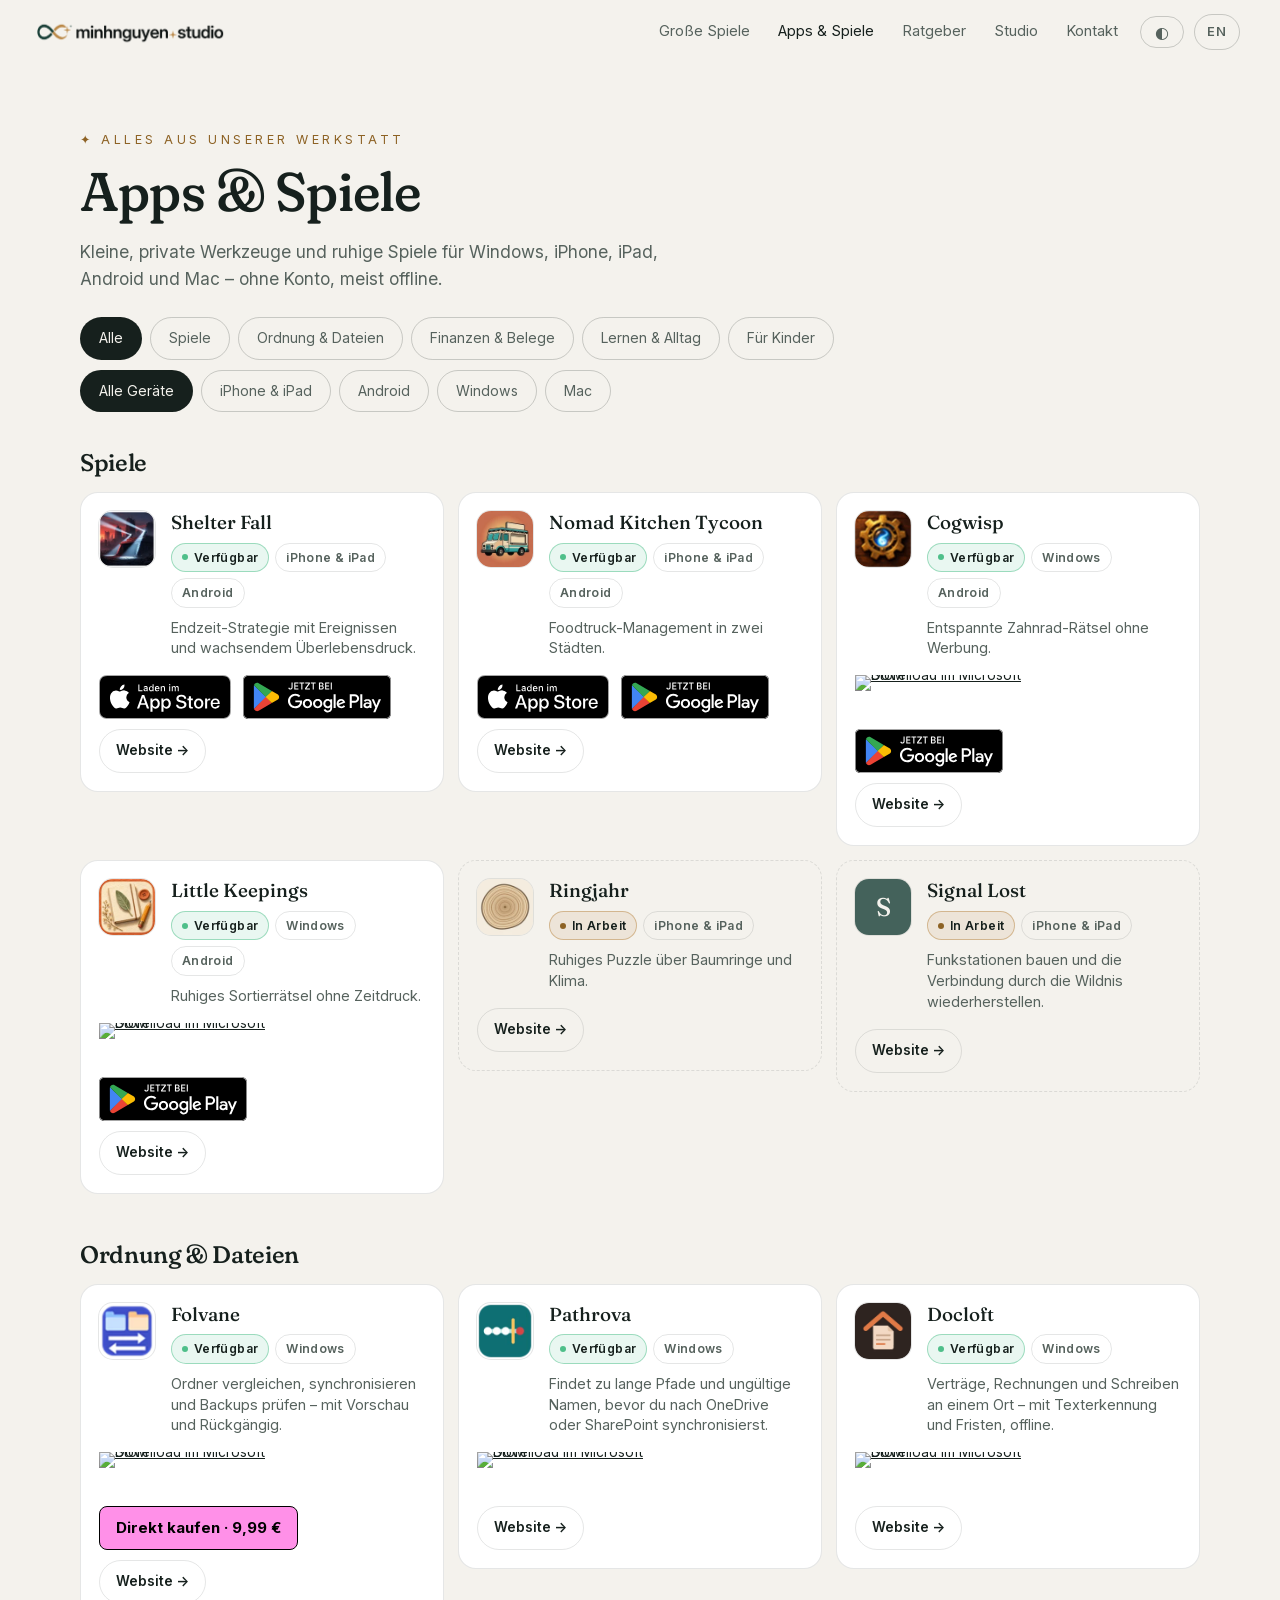
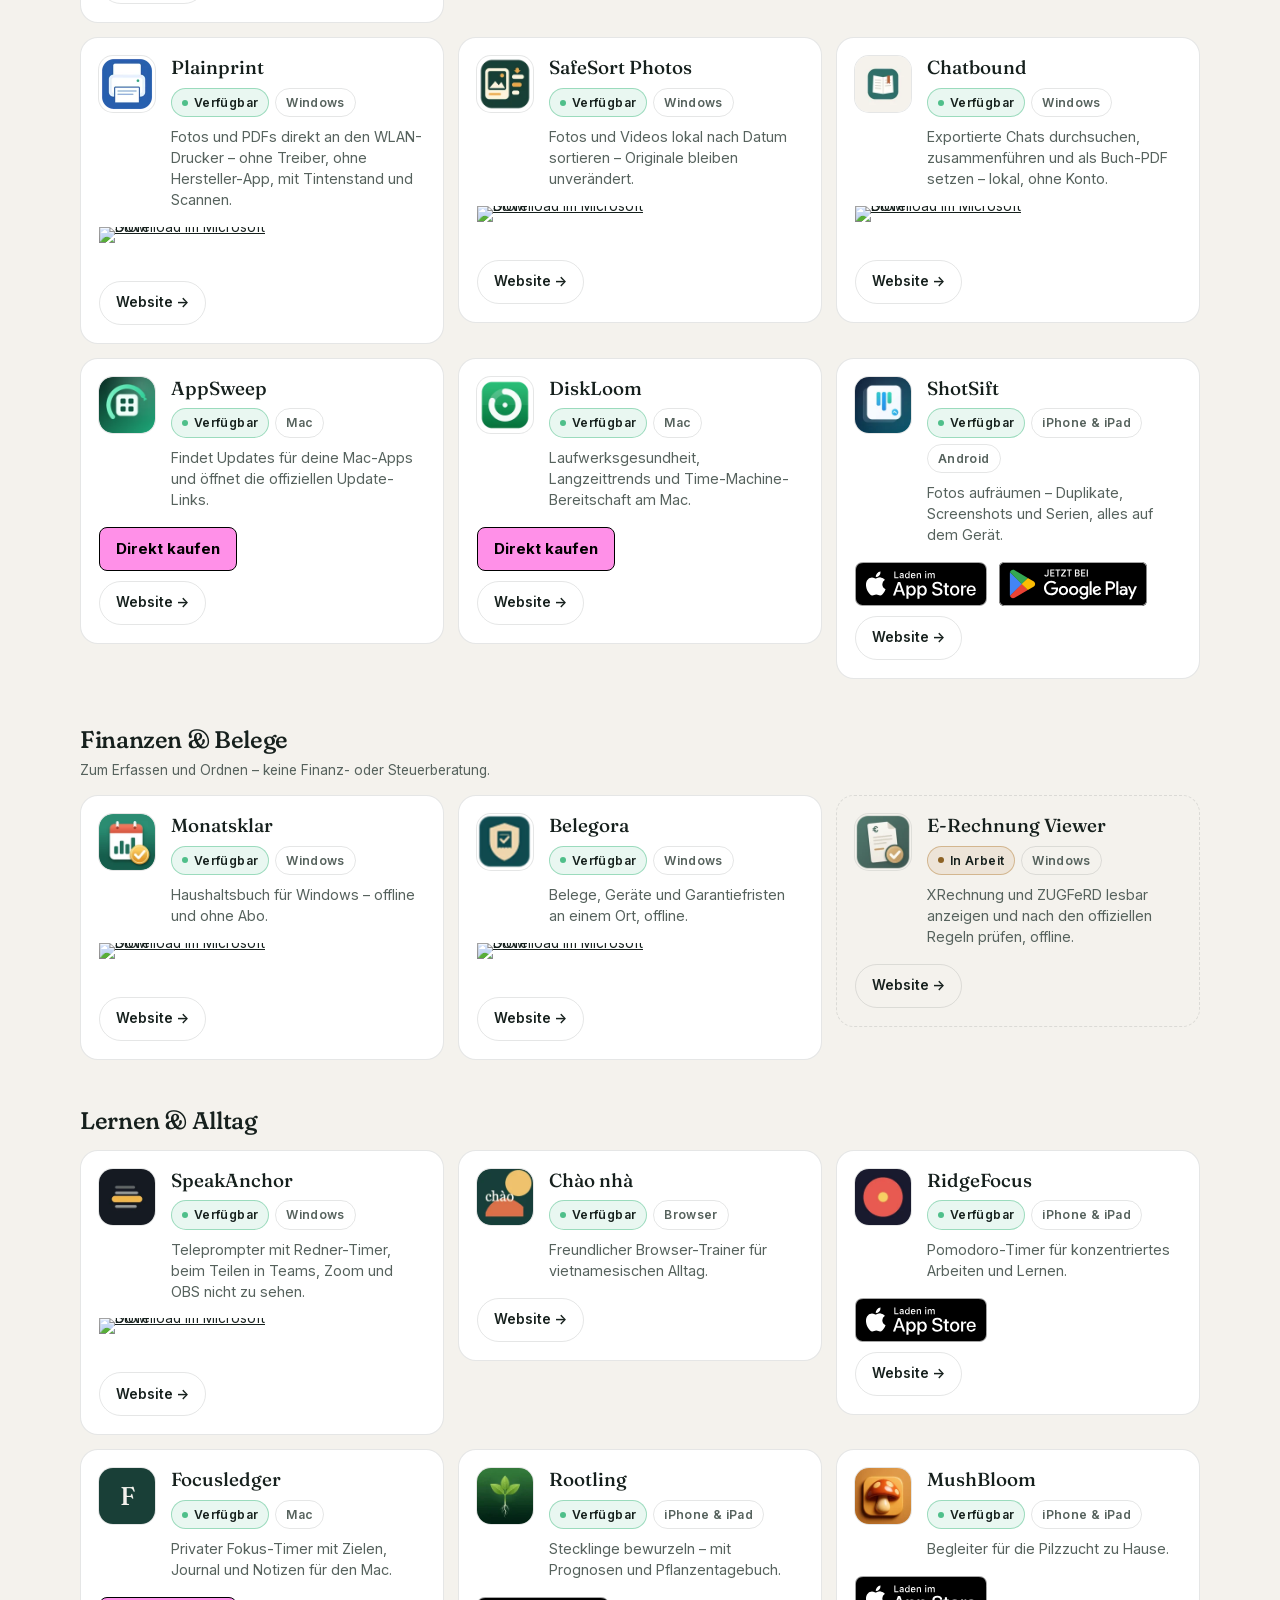
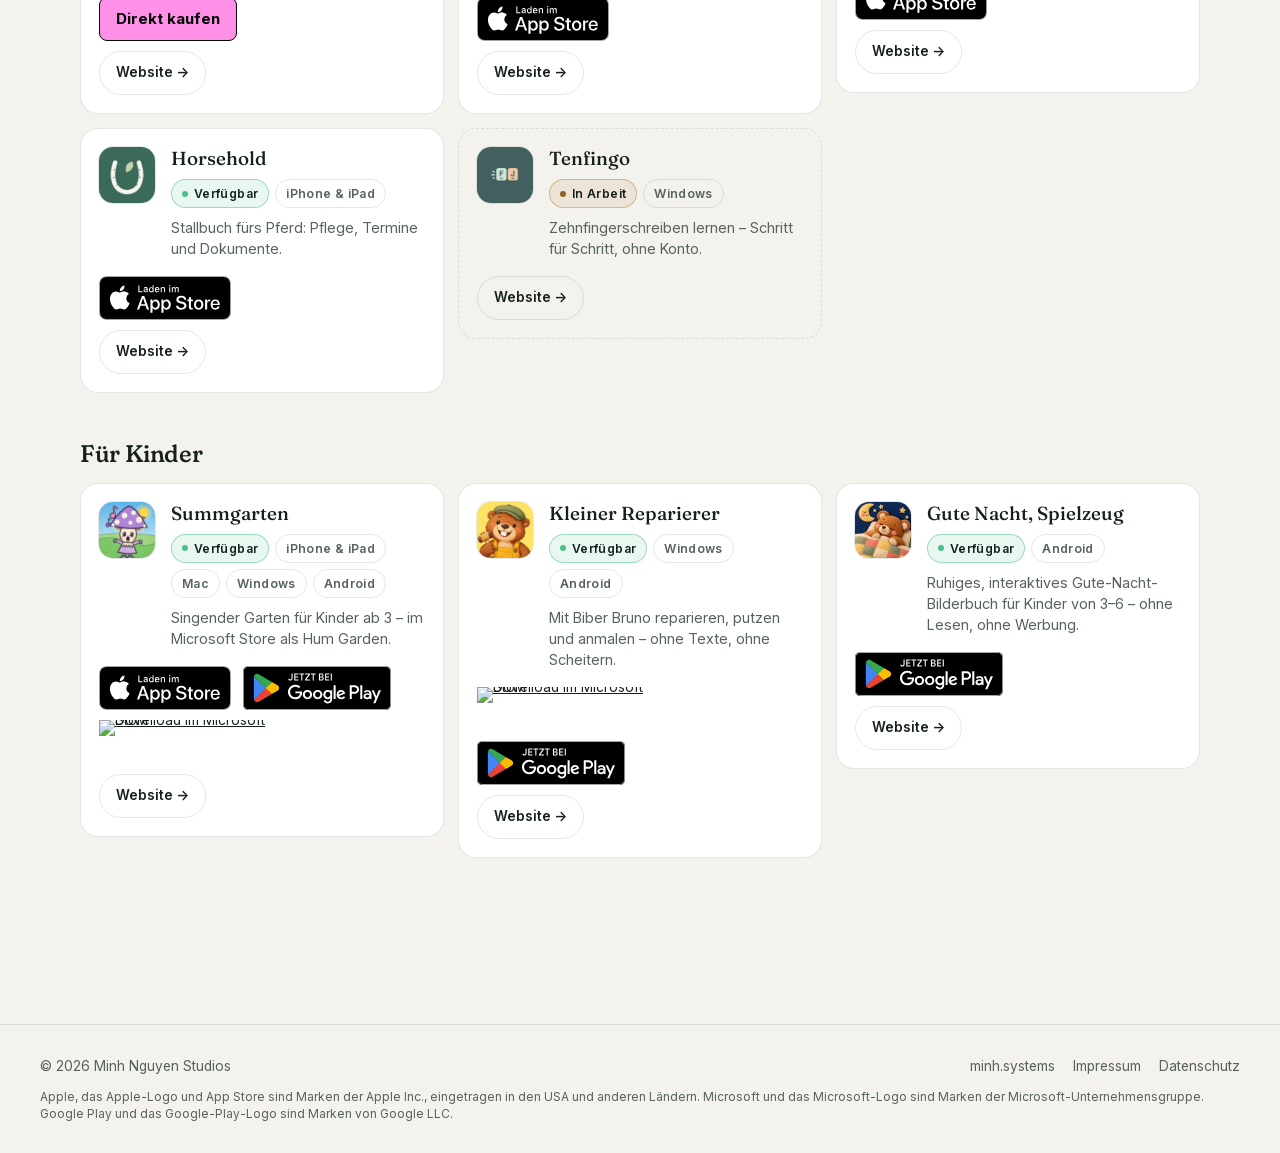
==== commit e28659cd: "Gute Nacht, Spielzeug im Katalog; Focusledger-Direktkauf" ====
--- a/apps/index.html
+++ b/apps/index.html
@@ -57,8 +57,8 @@
   <div class="group" data-k="spiele"><h2 class="serif">Spiele</h2><div class="cat"><article class="app" data-cat="spiele" data-a="shelterfall" data-pf="iPhone Android"><img class="ico" src="../img/icons/shelterfall.webp" alt="" width="56" height="56" loading="lazy"><div><h3><a href="https://shelterfall.minh.systems/">Shelter Fall</a></h3><div class="badges"><span class="st ok">Verfügbar</span><span class="pf">iPhone &amp; iPad</span><span class="pf">Android</span></div><p>Endzeit-Strategie mit Ereignissen und wachsendem Überlebensdruck.</p></div><div class="go"><div class="stores"><a class="badge" href="https://apps.apple.com/app/id6759238842" target="_blank" rel="noopener"><img src="../brand/badges/app-store-de.svg" alt="Laden im App Store" width="132" height="44" loading="lazy"></a><a class="badge" href="https://play.google.com/store/apps/details?id=com.minhstudios.shelterfall&amp;hl=de" target="_blank" rel="noopener"><img src="../brand/badges/google-play-de.svg" alt="Jetzt bei Google Play" width="148" height="44" loading="lazy"></a></div><a class="more" href="https://shelterfall.minh.systems/">Website →</a></div></article><article class="app" data-cat="spiele" data-a="nomad" data-pf="iPhone Android"><img class="ico" src="../img/icons/nomad.webp" alt="" width="56" height="56" loading="lazy"><div><h3><a href="https://minh.systems/NomadKitchenTycoon/">Nomad Kitchen Tycoon</a></h3><div class="badges"><span class="st ok">Verfügbar</span><span class="pf">iPhone &amp; iPad</span><span class="pf">Android</span></div><p>Foodtruck-Management in zwei Städten.</p></div><div class="go"><div class="stores"><a class="badge" href="https://apps.apple.com/app/id6759504817" target="_blank" rel="noopener"><img src="../brand/badges/app-store-de.svg" alt="Laden im App Store" width="132" height="44" loading="lazy"></a><a class="badge" href="https://play.google.com/store/apps/details?id=com.minhstudios.nomadkitchen&amp;hl=de" target="_blank" rel="noopener"><img src="../brand/badges/google-play-de.svg" alt="Jetzt bei Google Play" width="148" height="44" loading="lazy"></a></div><a class="more" href="https://minh.systems/NomadKitchenTycoon/">Website →</a></div></article><article class="app" data-cat="spiele" data-a="cogwisp" data-pf="Windows Android"><img class="ico" src="../img/icons/cogwisp.webp" alt="" width="56" height="56" loading="lazy"><div><h3><a href="https://minh.systems/Cogwisp/">Cogwisp</a></h3><div class="badges"><span class="st ok">Verfügbar</span><span class="pf">Windows</span><span class="pf">Android</span></div><p>Entspannte Zahnrad-Rätsel ohne Werbung.</p></div><div class="go"><div class="stores"><a class="badge" href="https://apps.microsoft.com/detail/9NSRPBK9PL5N" target="_blank" rel="noopener"><img src="https://get.microsoft.com/images/de%20dark.svg" alt="Download im Microsoft Store" width="183" height="44" loading="lazy"></a><a class="badge" href="https://play.google.com/store/apps/details?id=com.minhstudios.cogwisp&amp;hl=de" target="_blank" rel="noopener"><img src="../brand/badges/google-play-de.svg" alt="Jetzt bei Google Play" width="148" height="44" loading="lazy"></a></div><a class="more" href="https://minh.systems/Cogwisp/">Website →</a></div></article><article class="app" data-cat="spiele" data-a="littlekeepings" data-pf="Windows Android"><img class="ico" src="../img/icons/littlekeepings.webp" alt="" width="56" height="56" loading="lazy"><div><h3><a href="https://minh.systems/LittleKeepings/">Little Keepings</a></h3><div class="badges"><span class="st ok">Verfügbar</span><span class="pf">Windows</span><span class="pf">Android</span></div><p>Ruhiges Sortierrätsel ohne Zeitdruck.</p></div><div class="go"><div class="stores"><a class="badge" href="https://apps.microsoft.com/detail/9N1WQT29BF8W" target="_blank" rel="noopener"><img src="https://get.microsoft.com/images/de%20dark.svg" alt="Download im Microsoft Store" width="183" height="44" loading="lazy"></a><a class="badge" href="https://play.google.com/store/apps/details?id=de.minhstudios.littlekeepings&amp;hl=de" target="_blank" rel="noopener"><img src="../brand/badges/google-play-de.svg" alt="Jetzt bei Google Play" width="148" height="44" loading="lazy"></a></div><a class="more" href="https://minh.systems/LittleKeepings/">Website →</a></div></article><article class="app wip" data-cat="spiele" data-a="ringjahr" data-pf="iPhone"><img class="ico" src="../img/icons/ringjahr.webp" alt="" width="56" height="56" loading="lazy"><div><h3><a href="https://minh.systems/Ringjahr/">Ringjahr</a></h3><div class="badges"><span class="st soon">In Arbeit</span><span class="pf">iPhone &amp; iPad</span></div><p>Ruhiges Puzzle über Baumringe und Klima.</p></div><div class="go"><a class="more" href="https://minh.systems/Ringjahr/">Website →</a></div></article><article class="app wip" data-cat="spiele" data-a="signallost" data-pf="iPhone"><span class="ico mono" aria-hidden="true">S</span><div><h3><a href="https://minh.systems/SignalLost/">Signal Lost</a></h3><div class="badges"><span class="st soon">In Arbeit</span><span class="pf">iPhone &amp; iPad</span></div><p>Funkstationen bauen und die Verbindung durch die Wildnis wiederherstellen.</p></div><div class="go"><a class="more" href="https://minh.systems/SignalLost/">Website →</a></div></article></div></div>
   <div class="group" data-k="ordnung"><h2 class="serif">Ordnung &amp; Dateien</h2><div class="cat"><article class="app" data-cat="ordnung" data-a="folvane" data-pf="Windows"><img class="ico" src="../img/icons/folvane.webp" alt="" width="56" height="56" loading="lazy"><div><h3><a href="https://minh.systems/Folvane/">Folvane</a></h3><div class="badges"><span class="st ok">Verfügbar</span><span class="pf">Windows</span></div><p>Ordner vergleichen, synchronisieren und Backups prüfen – mit Vorschau und Rückgängig.</p></div><div class="go"><div class="stores"><a class="badge" href="https://apps.microsoft.com/detail/9NSDC58HLFRR" target="_blank" rel="noopener"><img src="https://get.microsoft.com/images/de%20dark.svg" alt="Download im Microsoft Store" width="183" height="44" loading="lazy"></a><a class="buybtn" href="https://michelpicker.gumroad.com/l/folvane?wanted=true" target="_blank" rel="noopener">Direkt kaufen · 9,99 €</a></div><a class="more" href="https://minh.systems/Folvane/">Website →</a></div></article><article class="app" data-cat="ordnung" data-a="pathrova" data-pf="Windows"><img class="ico" src="../img/icons/pathrova.webp" alt="" width="56" height="56" loading="lazy"><div><h3><a href="https://minh.systems/Pathrova/">Pathrova</a></h3><div class="badges"><span class="st ok">Verfügbar</span><span class="pf">Windows</span></div><p>Findet zu lange Pfade und ungültige Namen, bevor du nach OneDrive oder SharePoint synchronisierst.</p></div><div class="go"><div class="stores"><a class="badge" href="https://apps.microsoft.com/detail/9NJN21Z01WPM" target="_blank" rel="noopener"><img src="https://get.microsoft.com/images/de%20dark.svg" alt="Download im Microsoft Store" width="183" height="44" loading="lazy"></a></div><a class="more" href="https://minh.systems/Pathrova/">Website →</a></div></article><article class="app" data-cat="ordnung" data-a="docloft" data-pf="Windows"><img class="ico" src="../img/icons/docloft.webp" alt="" width="56" height="56" loading="lazy"><div><h3><a href="https://minh.systems/Docloft/">Docloft</a></h3><div class="badges"><span class="st ok">Verfügbar</span><span class="pf">Windows</span></div><p>Verträge, Rechnungen und Schreiben an einem Ort – mit Texterkennung und Fristen, offline.</p></div><div class="go"><div class="stores"><a class="badge" href="https://apps.microsoft.com/detail/9NRVKF4456H6" target="_blank" rel="noopener"><img src="https://get.microsoft.com/images/de%20dark.svg" alt="Download im Microsoft Store" width="183" height="44" loading="lazy"></a></div><a class="more" href="https://minh.systems/Docloft/">Website →</a></div></article><article class="app" data-cat="ordnung" data-a="plainprint" data-pf="Windows"><img class="ico" src="../img/icons/plainprint.webp" alt="" width="56" height="56" loading="lazy"><div><h3><a href="https://minh.systems/Plainprint/">Plainprint</a></h3><div class="badges"><span class="st ok">Verfügbar</span><span class="pf">Windows</span></div><p>Fotos und PDFs direkt an den WLAN-Drucker – ohne Treiber, ohne Hersteller-App, mit Tintenstand und Scannen.</p></div><div class="go"><div class="stores"><a class="badge" href="https://apps.microsoft.com/detail/9PL3RT8GS1NX" target="_blank" rel="noopener"><img src="https://get.microsoft.com/images/de%20dark.svg" alt="Download im Microsoft Store" width="183" height="44" loading="lazy"></a></div><a class="more" href="https://minh.systems/Plainprint/">Website →</a></div></article><article class="app" data-cat="ordnung" data-a="fotokehr" data-pf="Windows"><img class="ico" src="../img/icons/fotokehr.webp" alt="" width="56" height="56" loading="lazy"><div><h3><a href="https://minh.systems/SafeSort-Photos/">SafeSort Photos</a></h3><div class="badges"><span class="st ok">Verfügbar</span><span class="pf">Windows</span></div><p>Fotos und Videos lokal nach Datum sortieren – Originale bleiben unverändert.</p></div><div class="go"><div class="stores"><a class="badge" href="https://apps.microsoft.com/detail/9P6WTFZ3XF96" target="_blank" rel="noopener"><img src="https://get.microsoft.com/images/de%20dark.svg" alt="Download im Microsoft Store" width="183" height="44" loading="lazy"></a></div><a class="more" href="https://minh.systems/SafeSort-Photos/">Website →</a></div></article><article class="app" data-cat="ordnung" data-a="plauderbuch" data-pf="Windows"><img class="ico" src="../img/icons/plauderbuch.webp" alt="" width="56" height="56" loading="lazy"><div><h3><a href="https://minh.systems/Chatbound/">Chatbound</a></h3><div class="badges"><span class="st ok">Verfügbar</span><span class="pf">Windows</span></div><p>Exportierte Chats durchsuchen, zusammenführen und als Buch-PDF setzen – lokal, ohne Konto.</p></div><div class="go"><div class="stores"><a class="badge" href="https://apps.microsoft.com/detail/9PJV28CQJV8K" target="_blank" rel="noopener"><img src="https://get.microsoft.com/images/de%20dark.svg" alt="Download im Microsoft Store" width="183" height="44" loading="lazy"></a></div><a class="more" href="https://minh.systems/Chatbound/">Website →</a></div></article><article class="app" data-cat="ordnung" data-a="appsweep" data-pf="Mac"><img class="ico" src="../img/icons/appsweep.webp" alt="" width="56" height="56" loading="lazy"><div><h3><a href="https://minh.systems/AppSweep/">AppSweep</a></h3><div class="badges"><span class="st ok">Verfügbar</span><span class="pf">Mac</span></div><p>Findet Updates für deine Mac-Apps und öffnet die offiziellen Update-Links.</p></div><div class="go"><div class="stores"><a class="buybtn" href="https://michelpicker.gumroad.com/l/AppSweep?wanted=true" target="_blank" rel="noopener">Direkt kaufen</a></div><a class="more" href="https://minh.systems/AppSweep/">Website →</a></div></article><article class="app" data-cat="ordnung" data-a="diskloom" data-pf="Mac"><img class="ico" src="../img/icons/diskloom.webp" alt="" width="56" height="56" loading="lazy"><div><h3><a href="https://minh.systems/DiskLoom/">DiskLoom</a></h3><div class="badges"><span class="st ok">Verfügbar</span><span class="pf">Mac</span></div><p>Laufwerksgesundheit, Langzeittrends und Time-Machine-Bereitschaft am Mac.</p></div><div class="go"><div class="stores"><a class="buybtn" href="https://michelpicker.gumroad.com/l/diskloom?wanted=true" target="_blank" rel="noopener">Direkt kaufen</a></div><a class="more" href="https://minh.systems/DiskLoom/">Website →</a></div></article><article class="app" data-cat="ordnung" data-a="shotsift" data-pf="iPhone Android"><img class="ico" src="../img/icons/shotsift.webp" alt="" width="56" height="56" loading="lazy"><div><h3><a href="https://minh.systems/ShotSift/">ShotSift</a></h3><div class="badges"><span class="st ok">Verfügbar</span><span class="pf">iPhone &amp; iPad</span><span class="pf">Android</span></div><p>Fotos aufräumen – Duplikate, Screenshots und Serien, alles auf dem Gerät.</p></div><div class="go"><div class="stores"><a class="badge" href="https://apps.apple.com/app/id6758222349" target="_blank" rel="noopener"><img src="../brand/badges/app-store-de.svg" alt="Laden im App Store" width="132" height="44" loading="lazy"></a><a class="badge" href="https://play.google.com/store/apps/details?id=com.michelpicker.shotsift&amp;hl=de" target="_blank" rel="noopener"><img src="../brand/badges/google-play-de.svg" alt="Jetzt bei Google Play" width="148" height="44" loading="lazy"></a></div><a class="more" href="https://minh.systems/ShotSift/">Website →</a></div></article></div></div>
   <div class="group" data-k="finanzen"><h2 class="serif">Finanzen &amp; Belege</h2><p class="hint-note">Zum Erfassen und Ordnen – keine Finanz- oder Steuerberatung.</p><div class="cat"><article class="app" data-cat="finanzen" data-a="monatsklar" data-pf="Windows"><img class="ico" src="../img/icons/monatsklar.webp" alt="" width="56" height="56" loading="lazy"><div><h3><a href="https://minh.systems/Monatsklar/">Monatsklar</a></h3><div class="badges"><span class="st ok">Verfügbar</span><span class="pf">Windows</span></div><p>Haushaltsbuch für Windows – offline und ohne Abo.</p></div><div class="go"><div class="stores"><a class="badge" href="https://apps.microsoft.com/detail/9N6JM2J3LC27" target="_blank" rel="noopener"><img src="https://get.microsoft.com/images/de%20dark.svg" alt="Download im Microsoft Store" width="183" height="44" loading="lazy"></a></div><a class="more" href="https://minh.systems/Monatsklar/">Website →</a></div></article><article class="app" data-cat="finanzen" data-a="belegora" data-pf="Windows"><img class="ico" src="../img/icons/belegora.webp" alt="" width="56" height="56" loading="lazy"><div><h3><a href="https://minh.systems/belegora/">Belegora</a></h3><div class="badges"><span class="st ok">Verfügbar</span><span class="pf">Windows</span></div><p>Belege, Geräte und Garantiefristen an einem Ort, offline.</p></div><div class="go"><div class="stores"><a class="badge" href="https://apps.microsoft.com/detail/9NB7QSNC6MJQ" target="_blank" rel="noopener"><img src="https://get.microsoft.com/images/de%20dark.svg" alt="Download im Microsoft Store" width="183" height="44" loading="lazy"></a></div><a class="more" href="https://minh.systems/belegora/">Website →</a></div></article><article class="app wip" data-cat="finanzen" data-a="erechnung" data-pf="Windows"><img class="ico" src="../img/icons/erechnung.webp" alt="" width="56" height="56" loading="lazy"><div><h3><a href="https://minh.systems/erechnung/">E-Rechnung Viewer</a></h3><div class="badges"><span class="st soon">In Arbeit</span><span class="pf">Windows</span></div><p>XRechnung und ZUGFeRD lesbar anzeigen und nach den offiziellen Regeln prüfen, offline.</p></div><div class="go"><a class="more" href="https://minh.systems/erechnung/">Website →</a></div></article></div></div>
-  <div class="group" data-k="lernen"><h2 class="serif">Lernen &amp; Alltag</h2><div class="cat"><article class="app" data-cat="lernen" data-a="speakanchor" data-pf="Windows"><img class="ico" src="../img/icons/speakanchor.webp" alt="" width="56" height="56" loading="lazy"><div><h3><a href="https://minh.systems/SpeakAnchor/">SpeakAnchor</a></h3><div class="badges"><span class="st ok">Verfügbar</span><span class="pf">Windows</span></div><p>Teleprompter mit Redner-Timer, beim Teilen in Teams, Zoom und OBS nicht zu sehen.</p></div><div class="go"><div class="stores"><a class="badge" href="https://apps.microsoft.com/detail/9PF13FM93XSJ" target="_blank" rel="noopener"><img src="https://get.microsoft.com/images/de%20dark.svg" alt="Download im Microsoft Store" width="183" height="44" loading="lazy"></a></div><a class="more" href="https://minh.systems/SpeakAnchor/">Website →</a></div></article><article class="app" data-cat="lernen" data-a="vietnamese" data-pf="Browser"><img class="ico" src="../img/icons/vietnamese.webp" alt="" width="56" height="56" loading="lazy"><div><h3><a href="https://minh.systems/VietnameseTrainer/">Chào nhà</a></h3><div class="badges"><span class="st ok">Verfügbar</span><span class="pf">Browser</span></div><p>Freundlicher Browser-Trainer für vietnamesischen Alltag.</p></div><div class="go"><a class="more" href="https://minh.systems/VietnameseTrainer/">Website →</a></div></article><article class="app" data-cat="lernen" data-a="ridgefocus" data-pf="iPhone"><img class="ico" src="../img/icons/ridgefocus.webp" alt="" width="56" height="56" loading="lazy"><div><h3><a href="https://minh.systems/RidgeFocus/">RidgeFocus</a></h3><div class="badges"><span class="st ok">Verfügbar</span><span class="pf">iPhone &amp; iPad</span></div><p>Pomodoro-Timer für konzentriertes Arbeiten und Lernen.</p></div><div class="go"><div class="stores"><a class="badge" href="https://apps.apple.com/app/id6758014649" target="_blank" rel="noopener"><img src="../brand/badges/app-store-de.svg" alt="Laden im App Store" width="132" height="44" loading="lazy"></a></div><a class="more" href="https://minh.systems/RidgeFocus/">Website →</a></div></article><article class="app" data-cat="lernen" data-a="focusledger" data-pf="Mac"><span class="ico mono" aria-hidden="true">F</span><div><h3><a href="https://minh.systems/Focusledger-Pro/">Focusledger</a></h3><div class="badges"><span class="st ok">Verfügbar</span><span class="pf">Mac</span></div><p>Privater Fokus-Timer mit Zielen, Journal und Notizen für den Mac.</p></div><div class="go"><a class="more" href="https://minh.systems/Focusledger-Pro/">Website →</a></div></article><article class="app" data-cat="lernen" data-a="rootling" data-pf="iPhone"><img class="ico" src="../img/icons/rootling.webp" alt="" width="56" height="56" loading="lazy"><div><h3><a href="https://minh.systems/Rootling/">Rootling</a></h3><div class="badges"><span class="st ok">Verfügbar</span><span class="pf">iPhone &amp; iPad</span></div><p>Stecklinge bewurzeln – mit Prognosen und Pflanzentagebuch.</p></div><div class="go"><div class="stores"><a class="badge" href="https://apps.apple.com/app/id6758851487" target="_blank" rel="noopener"><img src="../brand/badges/app-store-de.svg" alt="Laden im App Store" width="132" height="44" loading="lazy"></a></div><a class="more" href="https://minh.systems/Rootling/">Website →</a></div></article><article class="app" data-cat="lernen" data-a="mushbloom" data-pf="iPhone"><img class="ico" src="../img/icons/mushbloom.webp" alt="" width="56" height="56" loading="lazy"><div><h3><a href="https://mushbloom.minh.systems/">MushBloom</a></h3><div class="badges"><span class="st ok">Verfügbar</span><span class="pf">iPhone &amp; iPad</span></div><p>Begleiter für die Pilzzucht zu Hause.</p></div><div class="go"><div class="stores"><a class="badge" href="https://apps.apple.com/app/id6758917023" target="_blank" rel="noopener"><img src="../brand/badges/app-store-de.svg" alt="Laden im App Store" width="132" height="44" loading="lazy"></a></div><a class="more" href="https://mushbloom.minh.systems/">Website →</a></div></article><article class="app" data-cat="lernen" data-a="horsehold" data-pf="iPhone"><img class="ico" src="../img/icons/horsehold.webp" alt="" width="56" height="56" loading="lazy"><div><h3><a href="https://minh.systems/Stable/">Horsehold</a></h3><div class="badges"><span class="st ok">Verfügbar</span><span class="pf">iPhone &amp; iPad</span></div><p>Stallbuch fürs Pferd: Pflege, Termine und Dokumente.</p></div><div class="go"><div class="stores"><a class="badge" href="https://apps.apple.com/app/id6826688753" target="_blank" rel="noopener"><img src="../brand/badges/app-store-de.svg" alt="Laden im App Store" width="132" height="44" loading="lazy"></a></div><a class="more" href="https://minh.systems/Stable/">Website →</a></div></article><article class="app wip" data-cat="lernen" data-a="tastenflink" data-pf="Windows"><img class="ico" src="../img/icons/tastenflink.webp" alt="" width="56" height="56" loading="lazy"><div><h3><a href="https://minh.systems/Tenfingo/">Tenfingo</a></h3><div class="badges"><span class="st soon">In Arbeit</span><span class="pf">Windows</span></div><p>Zehnfingerschreiben lernen – Schritt für Schritt, ohne Konto.</p></div><div class="go"><a class="more" href="https://minh.systems/Tenfingo/">Website →</a></div></article></div></div>
-  <div class="group" data-k="kinder"><h2 class="serif">Für Kinder</h2><div class="cat"><article class="app" data-cat="kinder" data-a="summgarten" data-pf="iPhone Mac Windows Android"><img class="ico" src="../img/icons/summgarten.webp" alt="" width="56" height="56" loading="lazy"><div><h3><a href="https://minh.systems/Summgarten/">Summgarten</a></h3><div class="badges"><span class="st ok">Verfügbar</span><span class="pf">iPhone &amp; iPad</span><span class="pf">Mac</span><span class="pf">Windows</span><span class="pf">Android</span></div><p>Singender Garten für Kinder ab 3 – im Microsoft Store als Hum Garden.</p></div><div class="go"><div class="stores"><a class="badge" href="https://apps.apple.com/app/id6824160993" target="_blank" rel="noopener"><img src="../brand/badges/app-store-de.svg" alt="Laden im App Store" width="132" height="44" loading="lazy"></a><a class="badge" href="https://play.google.com/store/apps/details?id=de.michelnguyen.klanggarten&amp;hl=de" target="_blank" rel="noopener"><img src="../brand/badges/google-play-de.svg" alt="Jetzt bei Google Play" width="148" height="44" loading="lazy"></a><a class="badge" href="https://apps.microsoft.com/detail/9PGTW423BB1H" target="_blank" rel="noopener"><img src="https://get.microsoft.com/images/de%20dark.svg" alt="Download im Microsoft Store" width="183" height="44" loading="lazy"></a></div><a class="more" href="https://minh.systems/Summgarten/">Website →</a></div></article><article class="app" data-cat="kinder" data-a="reparierer" data-pf="Windows Android"><img class="ico" src="../img/icons/reparierer.webp" alt="" width="56" height="56" loading="lazy"><div><h3><a href="https://minh.systems/KleinerReparierer/">Kleiner Reparierer</a></h3><div class="badges"><span class="st ok">Verfügbar</span><span class="pf">Windows</span><span class="pf">Android</span></div><p>Mit Biber Bruno reparieren, putzen und anmalen – ohne Texte, ohne Scheitern.</p></div><div class="go"><div class="stores"><a class="badge" href="https://apps.microsoft.com/detail/9N71QS2JNCVW" target="_blank" rel="noopener"><img src="https://get.microsoft.com/images/de%20dark.svg" alt="Download im Microsoft Store" width="183" height="44" loading="lazy"></a><a class="badge" href="https://play.google.com/store/apps/details?id=de.michelnguyen.kleinerreparierer&amp;hl=de" target="_blank" rel="noopener"><img src="../brand/badges/google-play-de.svg" alt="Jetzt bei Google Play" width="148" height="44" loading="lazy"></a></div><a class="more" href="https://minh.systems/KleinerReparierer/">Website →</a></div></article></div></div>
+  <div class="group" data-k="lernen"><h2 class="serif">Lernen &amp; Alltag</h2><div class="cat"><article class="app" data-cat="lernen" data-a="speakanchor" data-pf="Windows"><img class="ico" src="../img/icons/speakanchor.webp" alt="" width="56" height="56" loading="lazy"><div><h3><a href="https://minh.systems/SpeakAnchor/">SpeakAnchor</a></h3><div class="badges"><span class="st ok">Verfügbar</span><span class="pf">Windows</span></div><p>Teleprompter mit Redner-Timer, beim Teilen in Teams, Zoom und OBS nicht zu sehen.</p></div><div class="go"><div class="stores"><a class="badge" href="https://apps.microsoft.com/detail/9PF13FM93XSJ" target="_blank" rel="noopener"><img src="https://get.microsoft.com/images/de%20dark.svg" alt="Download im Microsoft Store" width="183" height="44" loading="lazy"></a></div><a class="more" href="https://minh.systems/SpeakAnchor/">Website →</a></div></article><article class="app" data-cat="lernen" data-a="vietnamese" data-pf="Browser"><img class="ico" src="../img/icons/vietnamese.webp" alt="" width="56" height="56" loading="lazy"><div><h3><a href="https://minh.systems/VietnameseTrainer/">Chào nhà</a></h3><div class="badges"><span class="st ok">Verfügbar</span><span class="pf">Browser</span></div><p>Freundlicher Browser-Trainer für vietnamesischen Alltag.</p></div><div class="go"><a class="more" href="https://minh.systems/VietnameseTrainer/">Website →</a></div></article><article class="app" data-cat="lernen" data-a="ridgefocus" data-pf="iPhone"><img class="ico" src="../img/icons/ridgefocus.webp" alt="" width="56" height="56" loading="lazy"><div><h3><a href="https://minh.systems/RidgeFocus/">RidgeFocus</a></h3><div class="badges"><span class="st ok">Verfügbar</span><span class="pf">iPhone &amp; iPad</span></div><p>Pomodoro-Timer für konzentriertes Arbeiten und Lernen.</p></div><div class="go"><div class="stores"><a class="badge" href="https://apps.apple.com/app/id6758014649" target="_blank" rel="noopener"><img src="../brand/badges/app-store-de.svg" alt="Laden im App Store" width="132" height="44" loading="lazy"></a></div><a class="more" href="https://minh.systems/RidgeFocus/">Website →</a></div></article><article class="app" data-cat="lernen" data-a="focusledger" data-pf="Mac"><span class="ico mono" aria-hidden="true">F</span><div><h3><a href="https://minh.systems/Focusledger-Pro/">Focusledger</a></h3><div class="badges"><span class="st ok">Verfügbar</span><span class="pf">Mac</span></div><p>Privater Fokus-Timer mit Zielen, Journal und Notizen für den Mac.</p></div><div class="go"><div class="stores"><a class="buybtn" href="https://michelpicker.gumroad.com/l/focusledger?wanted=true" target="_blank" rel="noopener">Direkt kaufen</a></div><a class="more" href="https://minh.systems/Focusledger-Pro/">Website →</a></div></article><article class="app" data-cat="lernen" data-a="rootling" data-pf="iPhone"><img class="ico" src="../img/icons/rootling.webp" alt="" width="56" height="56" loading="lazy"><div><h3><a href="https://minh.systems/Rootling/">Rootling</a></h3><div class="badges"><span class="st ok">Verfügbar</span><span class="pf">iPhone &amp; iPad</span></div><p>Stecklinge bewurzeln – mit Prognosen und Pflanzentagebuch.</p></div><div class="go"><div class="stores"><a class="badge" href="https://apps.apple.com/app/id6758851487" target="_blank" rel="noopener"><img src="../brand/badges/app-store-de.svg" alt="Laden im App Store" width="132" height="44" loading="lazy"></a></div><a class="more" href="https://minh.systems/Rootling/">Website →</a></div></article><article class="app" data-cat="lernen" data-a="mushbloom" data-pf="iPhone"><img class="ico" src="../img/icons/mushbloom.webp" alt="" width="56" height="56" loading="lazy"><div><h3><a href="https://mushbloom.minh.systems/">MushBloom</a></h3><div class="badges"><span class="st ok">Verfügbar</span><span class="pf">iPhone &amp; iPad</span></div><p>Begleiter für die Pilzzucht zu Hause.</p></div><div class="go"><div class="stores"><a class="badge" href="https://apps.apple.com/app/id6758917023" target="_blank" rel="noopener"><img src="../brand/badges/app-store-de.svg" alt="Laden im App Store" width="132" height="44" loading="lazy"></a></div><a class="more" href="https://mushbloom.minh.systems/">Website →</a></div></article><article class="app" data-cat="lernen" data-a="horsehold" data-pf="iPhone"><img class="ico" src="../img/icons/horsehold.webp" alt="" width="56" height="56" loading="lazy"><div><h3><a href="https://minh.systems/Stable/">Horsehold</a></h3><div class="badges"><span class="st ok">Verfügbar</span><span class="pf">iPhone &amp; iPad</span></div><p>Stallbuch fürs Pferd: Pflege, Termine und Dokumente.</p></div><div class="go"><div class="stores"><a class="badge" href="https://apps.apple.com/app/id6826688753" target="_blank" rel="noopener"><img src="../brand/badges/app-store-de.svg" alt="Laden im App Store" width="132" height="44" loading="lazy"></a></div><a class="more" href="https://minh.systems/Stable/">Website →</a></div></article><article class="app wip" data-cat="lernen" data-a="tastenflink" data-pf="Windows"><img class="ico" src="../img/icons/tastenflink.webp" alt="" width="56" height="56" loading="lazy"><div><h3><a href="https://minh.systems/Tenfingo/">Tenfingo</a></h3><div class="badges"><span class="st soon">In Arbeit</span><span class="pf">Windows</span></div><p>Zehnfingerschreiben lernen – Schritt für Schritt, ohne Konto.</p></div><div class="go"><a class="more" href="https://minh.systems/Tenfingo/">Website →</a></div></article></div></div>
+  <div class="group" data-k="kinder"><h2 class="serif">Für Kinder</h2><div class="cat"><article class="app" data-cat="kinder" data-a="summgarten" data-pf="iPhone Mac Windows Android"><img class="ico" src="../img/icons/summgarten.webp" alt="" width="56" height="56" loading="lazy"><div><h3><a href="https://minh.systems/Summgarten/">Summgarten</a></h3><div class="badges"><span class="st ok">Verfügbar</span><span class="pf">iPhone &amp; iPad</span><span class="pf">Mac</span><span class="pf">Windows</span><span class="pf">Android</span></div><p>Singender Garten für Kinder ab 3 – im Microsoft Store als Hum Garden.</p></div><div class="go"><div class="stores"><a class="badge" href="https://apps.apple.com/app/id6824160993" target="_blank" rel="noopener"><img src="../brand/badges/app-store-de.svg" alt="Laden im App Store" width="132" height="44" loading="lazy"></a><a class="badge" href="https://play.google.com/store/apps/details?id=de.michelnguyen.klanggarten&amp;hl=de" target="_blank" rel="noopener"><img src="../brand/badges/google-play-de.svg" alt="Jetzt bei Google Play" width="148" height="44" loading="lazy"></a><a class="badge" href="https://apps.microsoft.com/detail/9PGTW423BB1H" target="_blank" rel="noopener"><img src="https://get.microsoft.com/images/de%20dark.svg" alt="Download im Microsoft Store" width="183" height="44" loading="lazy"></a></div><a class="more" href="https://minh.systems/Summgarten/">Website →</a></div></article><article class="app" data-cat="kinder" data-a="reparierer" data-pf="Windows Android"><img class="ico" src="../img/icons/reparierer.webp" alt="" width="56" height="56" loading="lazy"><div><h3><a href="https://minh.systems/KleinerReparierer/">Kleiner Reparierer</a></h3><div class="badges"><span class="st ok">Verfügbar</span><span class="pf">Windows</span><span class="pf">Android</span></div><p>Mit Biber Bruno reparieren, putzen und anmalen – ohne Texte, ohne Scheitern.</p></div><div class="go"><div class="stores"><a class="badge" href="https://apps.microsoft.com/detail/9N71QS2JNCVW" target="_blank" rel="noopener"><img src="https://get.microsoft.com/images/de%20dark.svg" alt="Download im Microsoft Store" width="183" height="44" loading="lazy"></a><a class="badge" href="https://play.google.com/store/apps/details?id=de.michelnguyen.kleinerreparierer&amp;hl=de" target="_blank" rel="noopener"><img src="../brand/badges/google-play-de.svg" alt="Jetzt bei Google Play" width="148" height="44" loading="lazy"></a></div><a class="more" href="https://minh.systems/KleinerReparierer/">Website →</a></div></article><article class="app" data-cat="kinder" data-a="gutenacht" data-pf="Android"><img class="ico" src="../img/icons/gutenacht.webp" alt="" width="56" height="56" loading="lazy"><div><h3><a href="https://minh.systems/GuteNachtSpielzeug/">Gute Nacht, Spielzeug</a></h3><div class="badges"><span class="st ok">Verfügbar</span><span class="pf">Android</span></div><p>Ruhiges, interaktives Gute-Nacht-Bilderbuch für Kinder von 3–6 – ohne Lesen, ohne Werbung.</p></div><div class="go"><div class="stores"><a class="badge" href="https://play.google.com/store/apps/details?id=de.michelnguyen.gutenachtspielzeug&amp;hl=de" target="_blank" rel="noopener"><img src="../brand/badges/google-play-de.svg" alt="Jetzt bei Google Play" width="148" height="44" loading="lazy"></a></div><a class="more" href="https://minh.systems/GuteNachtSpielzeug/">Website →</a></div></article></div></div>
   <p class="none" id="none" hidden>Für diese Auswahl gibt es noch nichts.</p>
 </section>
 </main>
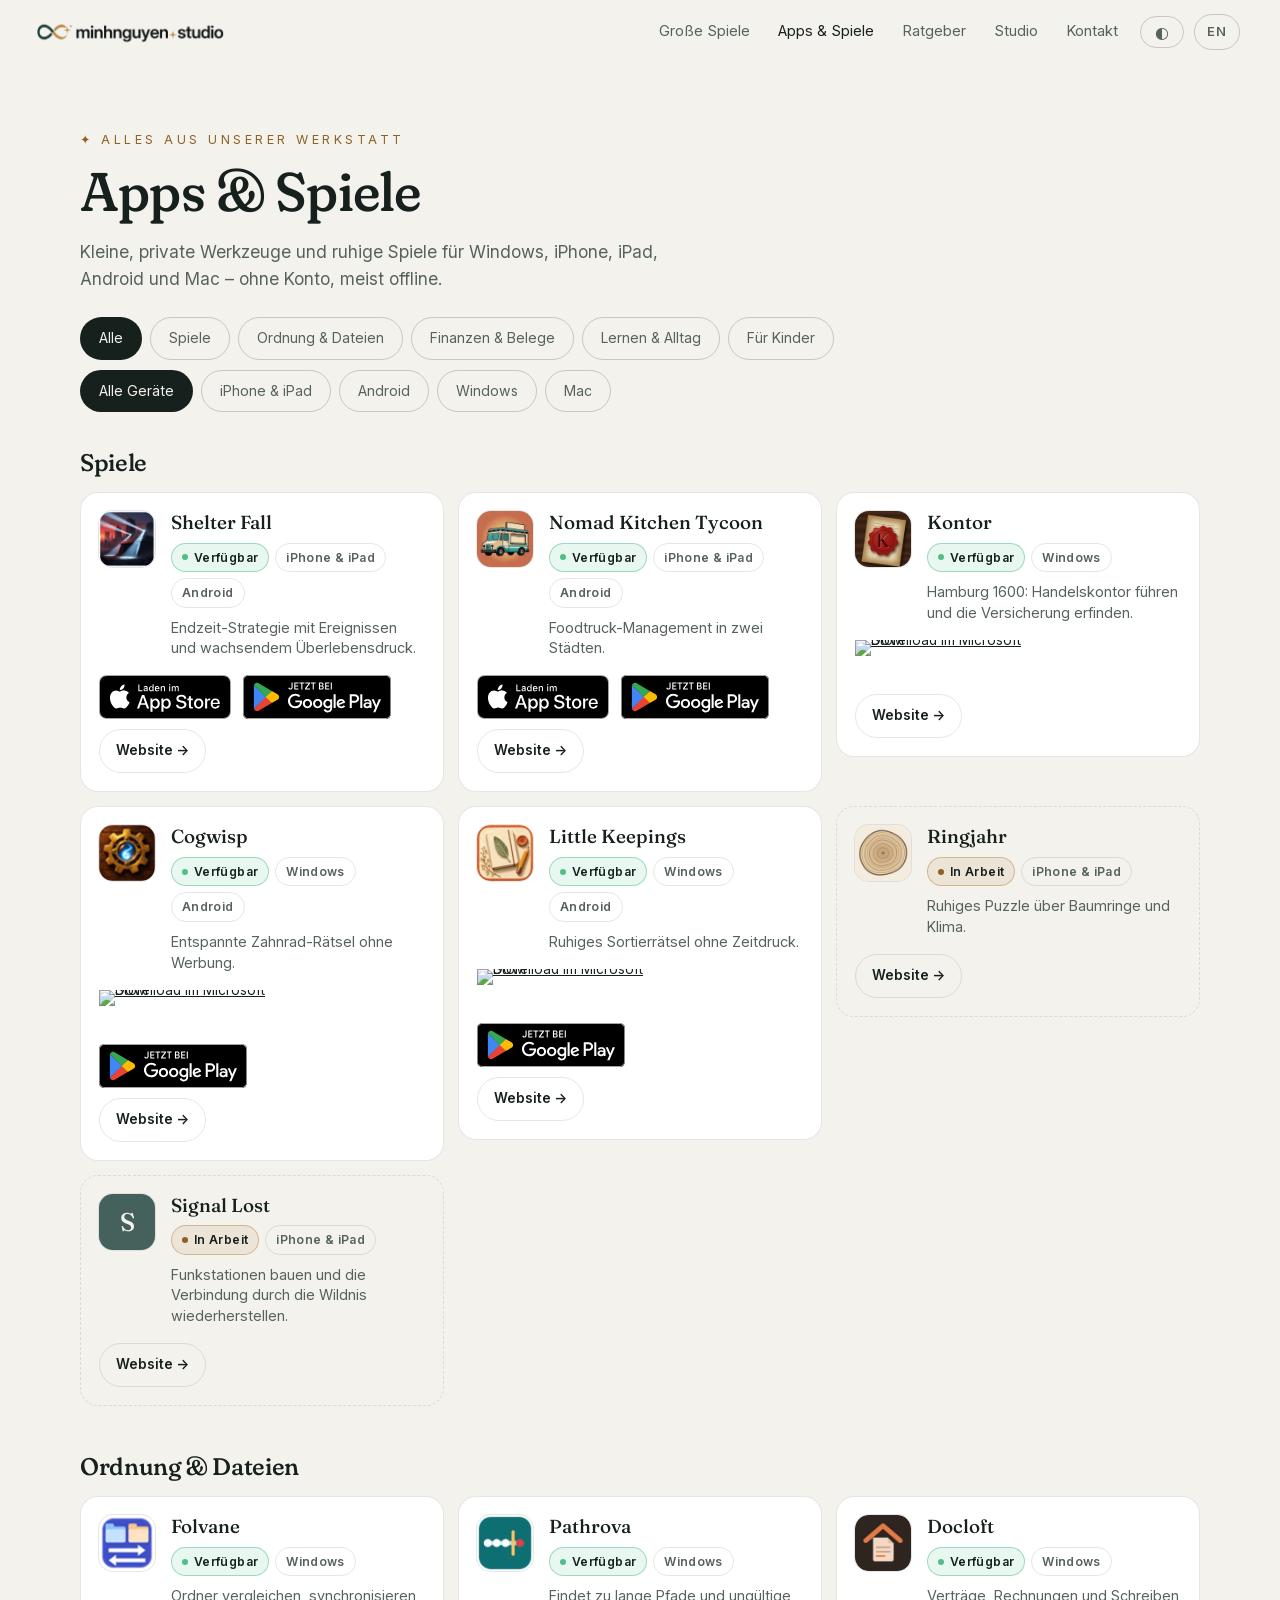
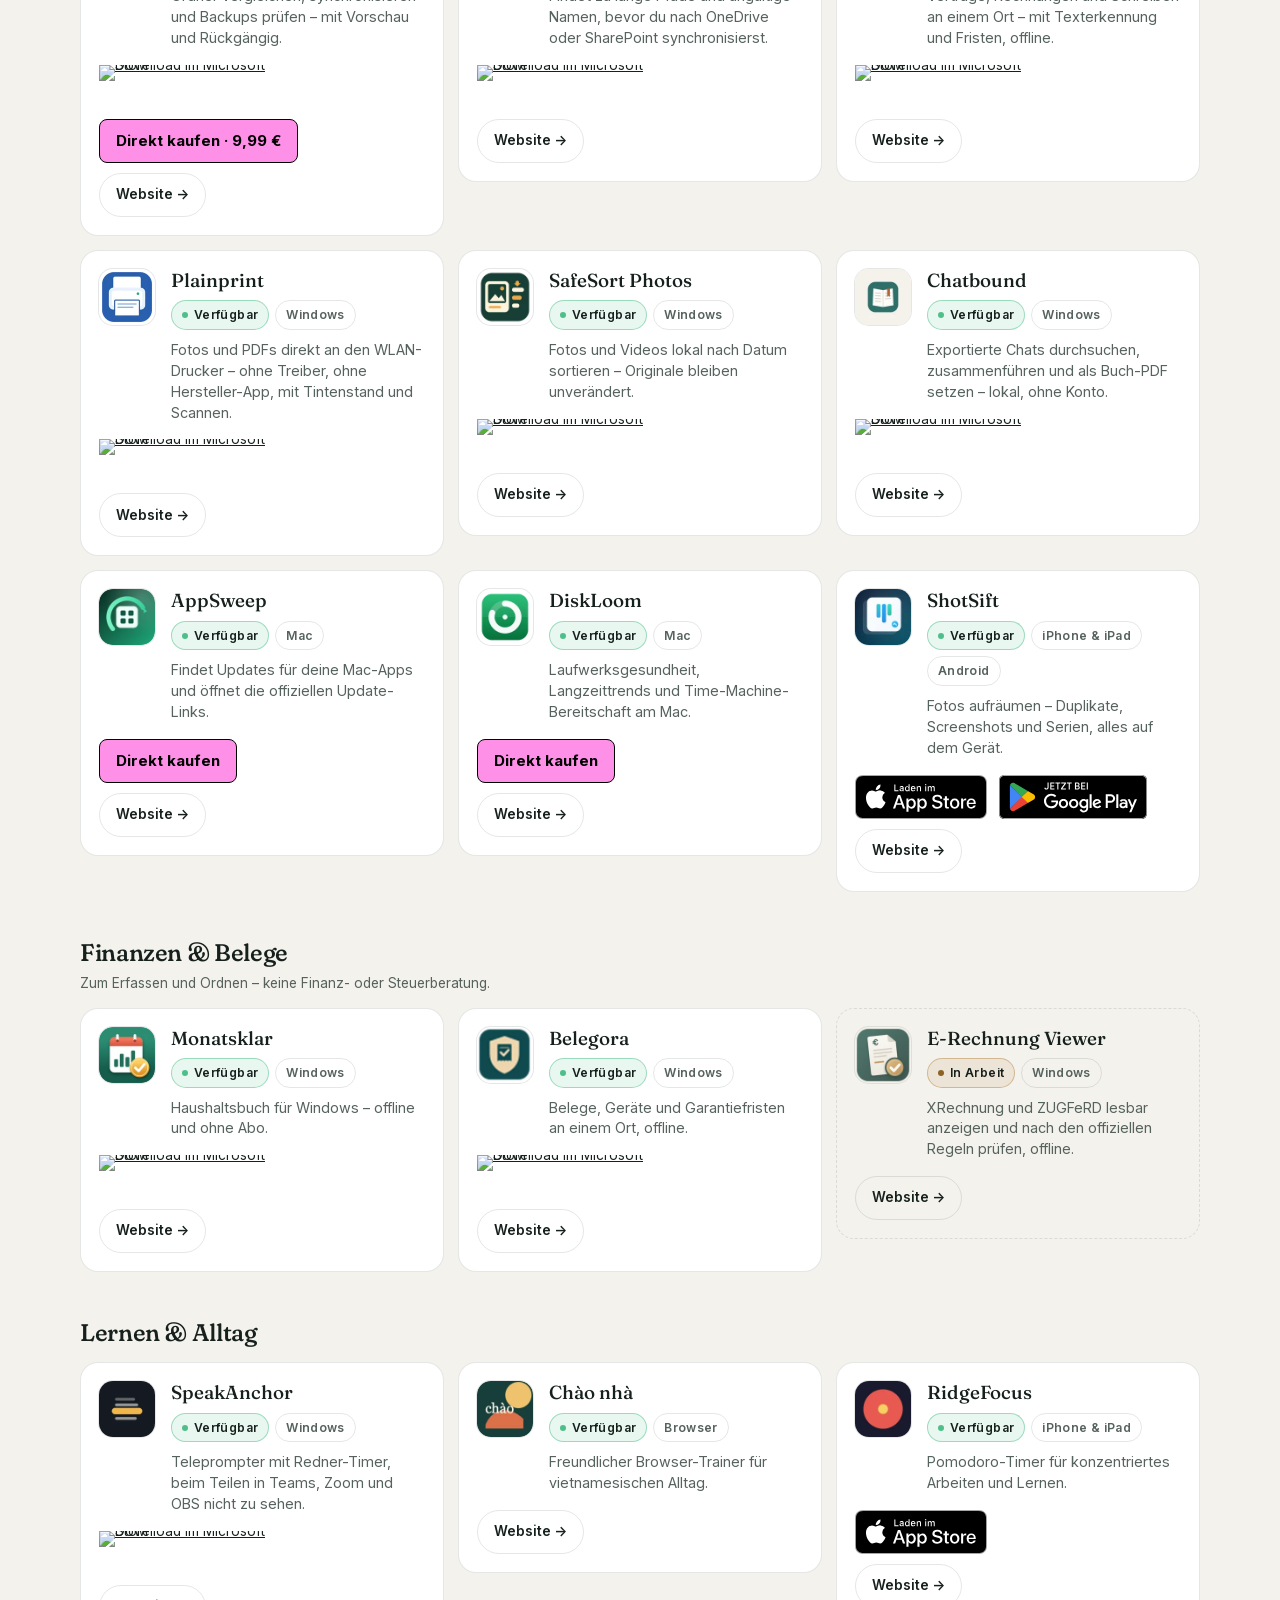
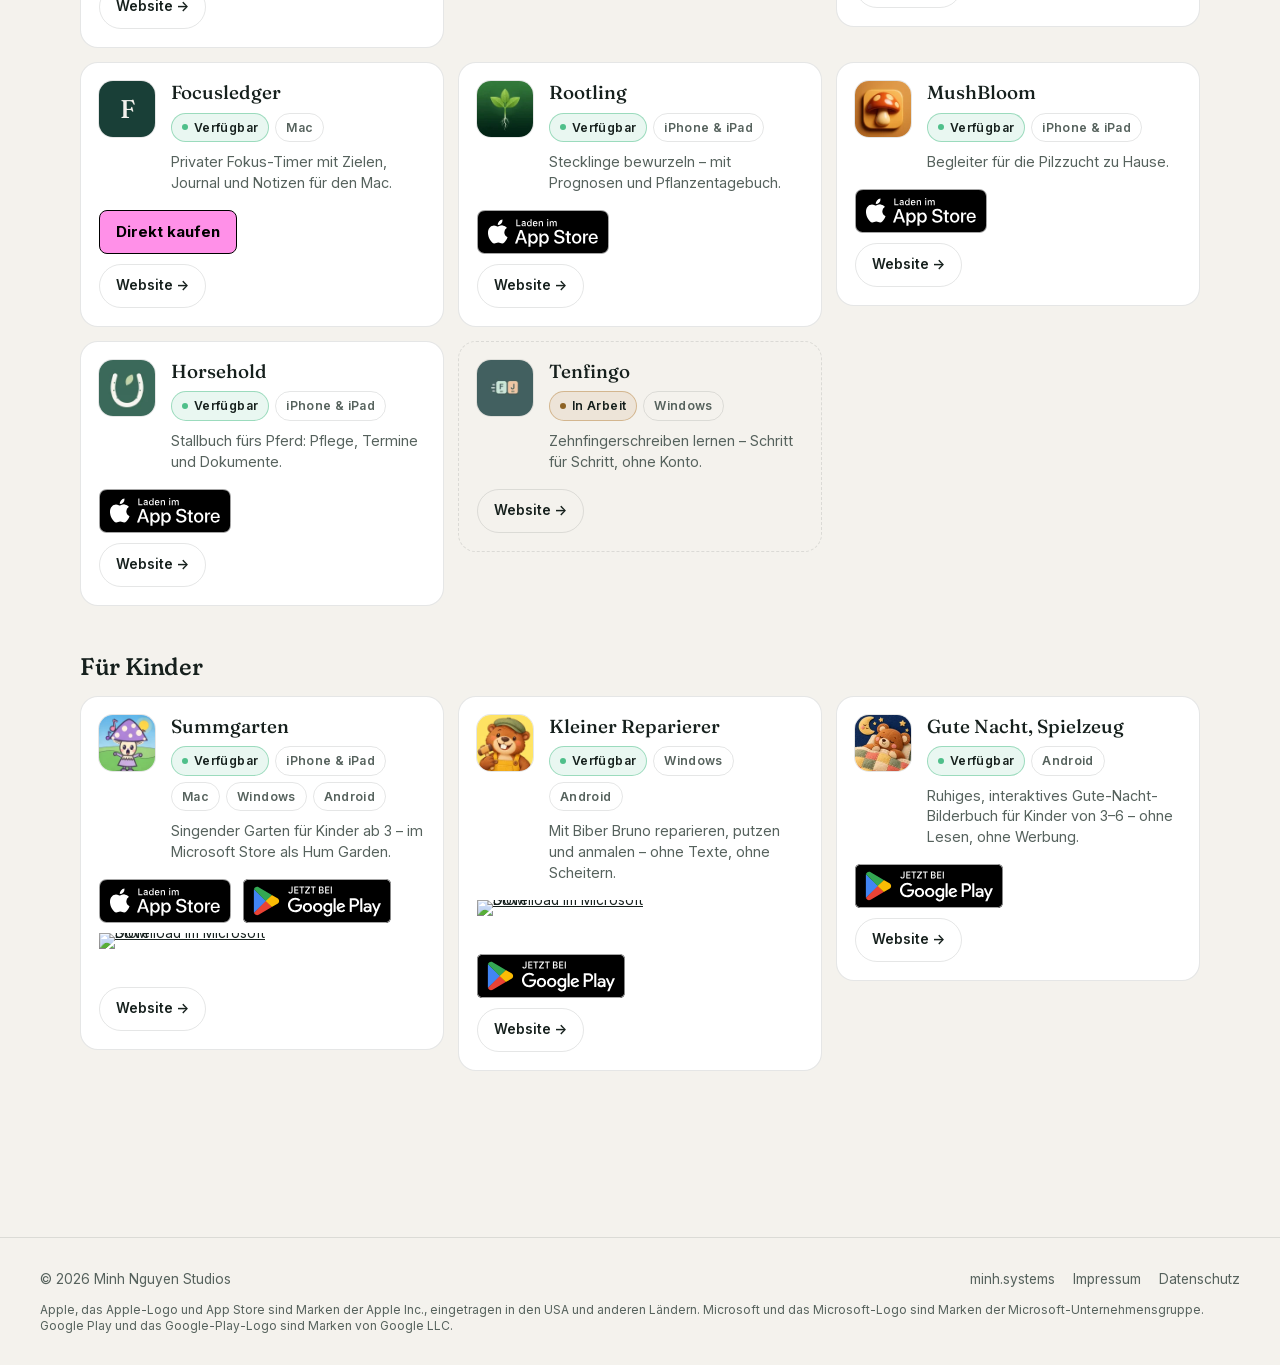
==== commit 17b5fe34: "Kontor im Microsoft Store, Gute Nacht Spielzeug bei Google Play: Badges und Katalog" ====
--- a/apps/index.html
+++ b/apps/index.html
@@ -54,7 +54,7 @@
 <section id="apps" class="catalog-page">
   <div class="head"><div><div class="kicker">Alles aus unserer Werkstatt</div><h1 class="serif pagetitle">Apps &amp; Spiele</h1><p class="lead">Kleine, private Werkzeuge und ruhige Spiele für Windows, iPhone, iPad, Android und Mac – ohne Konto, meist offline.</p></div>
   <div class="filters"><div class="chips" id="kat" role="group" aria-label="Nach Bereich filtern"><button class="chip on" data-k="all" aria-pressed="true">Alle</button><button class="chip" data-k="spiele" aria-pressed="false">Spiele</button><button class="chip" data-k="ordnung" aria-pressed="false">Ordnung &amp; Dateien</button><button class="chip" data-k="finanzen" aria-pressed="false">Finanzen &amp; Belege</button><button class="chip" data-k="lernen" aria-pressed="false">Lernen &amp; Alltag</button><button class="chip" data-k="kinder" aria-pressed="false">Für Kinder</button></div><div class="chips" id="pfk" role="group" aria-label="Nach Gerät filtern"><button class="chip on" data-p="all" aria-pressed="true">Alle Geräte</button><button class="chip" data-p="iPhone" aria-pressed="false">iPhone &amp; iPad</button><button class="chip" data-p="Android" aria-pressed="false">Android</button><button class="chip" data-p="Windows" aria-pressed="false">Windows</button><button class="chip" data-p="Mac" aria-pressed="false">Mac</button></div></div></div>
-  <div class="group" data-k="spiele"><h2 class="serif">Spiele</h2><div class="cat"><article class="app" data-cat="spiele" data-a="shelterfall" data-pf="iPhone Android"><img class="ico" src="../img/icons/shelterfall.webp" alt="" width="56" height="56" loading="lazy"><div><h3><a href="https://shelterfall.minh.systems/">Shelter Fall</a></h3><div class="badges"><span class="st ok">Verfügbar</span><span class="pf">iPhone &amp; iPad</span><span class="pf">Android</span></div><p>Endzeit-Strategie mit Ereignissen und wachsendem Überlebensdruck.</p></div><div class="go"><div class="stores"><a class="badge" href="https://apps.apple.com/app/id6759238842" target="_blank" rel="noopener"><img src="../brand/badges/app-store-de.svg" alt="Laden im App Store" width="132" height="44" loading="lazy"></a><a class="badge" href="https://play.google.com/store/apps/details?id=com.minhstudios.shelterfall&amp;hl=de" target="_blank" rel="noopener"><img src="../brand/badges/google-play-de.svg" alt="Jetzt bei Google Play" width="148" height="44" loading="lazy"></a></div><a class="more" href="https://shelterfall.minh.systems/">Website →</a></div></article><article class="app" data-cat="spiele" data-a="nomad" data-pf="iPhone Android"><img class="ico" src="../img/icons/nomad.webp" alt="" width="56" height="56" loading="lazy"><div><h3><a href="https://minh.systems/NomadKitchenTycoon/">Nomad Kitchen Tycoon</a></h3><div class="badges"><span class="st ok">Verfügbar</span><span class="pf">iPhone &amp; iPad</span><span class="pf">Android</span></div><p>Foodtruck-Management in zwei Städten.</p></div><div class="go"><div class="stores"><a class="badge" href="https://apps.apple.com/app/id6759504817" target="_blank" rel="noopener"><img src="../brand/badges/app-store-de.svg" alt="Laden im App Store" width="132" height="44" loading="lazy"></a><a class="badge" href="https://play.google.com/store/apps/details?id=com.minhstudios.nomadkitchen&amp;hl=de" target="_blank" rel="noopener"><img src="../brand/badges/google-play-de.svg" alt="Jetzt bei Google Play" width="148" height="44" loading="lazy"></a></div><a class="more" href="https://minh.systems/NomadKitchenTycoon/">Website →</a></div></article><article class="app" data-cat="spiele" data-a="cogwisp" data-pf="Windows Android"><img class="ico" src="../img/icons/cogwisp.webp" alt="" width="56" height="56" loading="lazy"><div><h3><a href="https://minh.systems/Cogwisp/">Cogwisp</a></h3><div class="badges"><span class="st ok">Verfügbar</span><span class="pf">Windows</span><span class="pf">Android</span></div><p>Entspannte Zahnrad-Rätsel ohne Werbung.</p></div><div class="go"><div class="stores"><a class="badge" href="https://apps.microsoft.com/detail/9NSRPBK9PL5N" target="_blank" rel="noopener"><img src="https://get.microsoft.com/images/de%20dark.svg" alt="Download im Microsoft Store" width="183" height="44" loading="lazy"></a><a class="badge" href="https://play.google.com/store/apps/details?id=com.minhstudios.cogwisp&amp;hl=de" target="_blank" rel="noopener"><img src="../brand/badges/google-play-de.svg" alt="Jetzt bei Google Play" width="148" height="44" loading="lazy"></a></div><a class="more" href="https://minh.systems/Cogwisp/">Website →</a></div></article><article class="app" data-cat="spiele" data-a="littlekeepings" data-pf="Windows Android"><img class="ico" src="../img/icons/littlekeepings.webp" alt="" width="56" height="56" loading="lazy"><div><h3><a href="https://minh.systems/LittleKeepings/">Little Keepings</a></h3><div class="badges"><span class="st ok">Verfügbar</span><span class="pf">Windows</span><span class="pf">Android</span></div><p>Ruhiges Sortierrätsel ohne Zeitdruck.</p></div><div class="go"><div class="stores"><a class="badge" href="https://apps.microsoft.com/detail/9N1WQT29BF8W" target="_blank" rel="noopener"><img src="https://get.microsoft.com/images/de%20dark.svg" alt="Download im Microsoft Store" width="183" height="44" loading="lazy"></a><a class="badge" href="https://play.google.com/store/apps/details?id=de.minhstudios.littlekeepings&amp;hl=de" target="_blank" rel="noopener"><img src="../brand/badges/google-play-de.svg" alt="Jetzt bei Google Play" width="148" height="44" loading="lazy"></a></div><a class="more" href="https://minh.systems/LittleKeepings/">Website →</a></div></article><article class="app wip" data-cat="spiele" data-a="ringjahr" data-pf="iPhone"><img class="ico" src="../img/icons/ringjahr.webp" alt="" width="56" height="56" loading="lazy"><div><h3><a href="https://minh.systems/Ringjahr/">Ringjahr</a></h3><div class="badges"><span class="st soon">In Arbeit</span><span class="pf">iPhone &amp; iPad</span></div><p>Ruhiges Puzzle über Baumringe und Klima.</p></div><div class="go"><a class="more" href="https://minh.systems/Ringjahr/">Website →</a></div></article><article class="app wip" data-cat="spiele" data-a="signallost" data-pf="iPhone"><span class="ico mono" aria-hidden="true">S</span><div><h3><a href="https://minh.systems/SignalLost/">Signal Lost</a></h3><div class="badges"><span class="st soon">In Arbeit</span><span class="pf">iPhone &amp; iPad</span></div><p>Funkstationen bauen und die Verbindung durch die Wildnis wiederherstellen.</p></div><div class="go"><a class="more" href="https://minh.systems/SignalLost/">Website →</a></div></article></div></div>
+  <div class="group" data-k="spiele"><h2 class="serif">Spiele</h2><div class="cat"><article class="app" data-cat="spiele" data-a="shelterfall" data-pf="iPhone Android"><img class="ico" src="../img/icons/shelterfall.webp" alt="" width="56" height="56" loading="lazy"><div><h3><a href="https://shelterfall.minh.systems/">Shelter Fall</a></h3><div class="badges"><span class="st ok">Verfügbar</span><span class="pf">iPhone &amp; iPad</span><span class="pf">Android</span></div><p>Endzeit-Strategie mit Ereignissen und wachsendem Überlebensdruck.</p></div><div class="go"><div class="stores"><a class="badge" href="https://apps.apple.com/app/id6759238842" target="_blank" rel="noopener"><img src="../brand/badges/app-store-de.svg" alt="Laden im App Store" width="132" height="44" loading="lazy"></a><a class="badge" href="https://play.google.com/store/apps/details?id=com.minhstudios.shelterfall&amp;hl=de" target="_blank" rel="noopener"><img src="../brand/badges/google-play-de.svg" alt="Jetzt bei Google Play" width="148" height="44" loading="lazy"></a></div><a class="more" href="https://shelterfall.minh.systems/">Website →</a></div></article><article class="app" data-cat="spiele" data-a="nomad" data-pf="iPhone Android"><img class="ico" src="../img/icons/nomad.webp" alt="" width="56" height="56" loading="lazy"><div><h3><a href="https://minh.systems/NomadKitchenTycoon/">Nomad Kitchen Tycoon</a></h3><div class="badges"><span class="st ok">Verfügbar</span><span class="pf">iPhone &amp; iPad</span><span class="pf">Android</span></div><p>Foodtruck-Management in zwei Städten.</p></div><div class="go"><div class="stores"><a class="badge" href="https://apps.apple.com/app/id6759504817" target="_blank" rel="noopener"><img src="../brand/badges/app-store-de.svg" alt="Laden im App Store" width="132" height="44" loading="lazy"></a><a class="badge" href="https://play.google.com/store/apps/details?id=com.minhstudios.nomadkitchen&amp;hl=de" target="_blank" rel="noopener"><img src="../brand/badges/google-play-de.svg" alt="Jetzt bei Google Play" width="148" height="44" loading="lazy"></a></div><a class="more" href="https://minh.systems/NomadKitchenTycoon/">Website →</a></div></article><article class="app" data-cat="spiele" data-a="kontor" data-pf="Windows"><img class="ico" src="../img/icons/kontor.webp" alt="" width="56" height="56" loading="lazy"><div><h3><a href="https://minh.systems/Kontor/">Kontor</a></h3><div class="badges"><span class="st ok">Verfügbar</span><span class="pf">Windows</span></div><p>Hamburg 1600: Handelskontor führen und die Versicherung erfinden.</p></div><div class="go"><div class="stores"><a class="badge" href="https://apps.microsoft.com/detail/9NHXXNR55XT6" target="_blank" rel="noopener"><img src="https://get.microsoft.com/images/de%20dark.svg" alt="Download im Microsoft Store" width="183" height="44" loading="lazy"></a></div><a class="more" href="https://minh.systems/Kontor/">Website →</a></div></article><article class="app" data-cat="spiele" data-a="cogwisp" data-pf="Windows Android"><img class="ico" src="../img/icons/cogwisp.webp" alt="" width="56" height="56" loading="lazy"><div><h3><a href="https://minh.systems/Cogwisp/">Cogwisp</a></h3><div class="badges"><span class="st ok">Verfügbar</span><span class="pf">Windows</span><span class="pf">Android</span></div><p>Entspannte Zahnrad-Rätsel ohne Werbung.</p></div><div class="go"><div class="stores"><a class="badge" href="https://apps.microsoft.com/detail/9NSRPBK9PL5N" target="_blank" rel="noopener"><img src="https://get.microsoft.com/images/de%20dark.svg" alt="Download im Microsoft Store" width="183" height="44" loading="lazy"></a><a class="badge" href="https://play.google.com/store/apps/details?id=com.minhstudios.cogwisp&amp;hl=de" target="_blank" rel="noopener"><img src="../brand/badges/google-play-de.svg" alt="Jetzt bei Google Play" width="148" height="44" loading="lazy"></a></div><a class="more" href="https://minh.systems/Cogwisp/">Website →</a></div></article><article class="app" data-cat="spiele" data-a="littlekeepings" data-pf="Windows Android"><img class="ico" src="../img/icons/littlekeepings.webp" alt="" width="56" height="56" loading="lazy"><div><h3><a href="https://minh.systems/LittleKeepings/">Little Keepings</a></h3><div class="badges"><span class="st ok">Verfügbar</span><span class="pf">Windows</span><span class="pf">Android</span></div><p>Ruhiges Sortierrätsel ohne Zeitdruck.</p></div><div class="go"><div class="stores"><a class="badge" href="https://apps.microsoft.com/detail/9N1WQT29BF8W" target="_blank" rel="noopener"><img src="https://get.microsoft.com/images/de%20dark.svg" alt="Download im Microsoft Store" width="183" height="44" loading="lazy"></a><a class="badge" href="https://play.google.com/store/apps/details?id=de.minhstudios.littlekeepings&amp;hl=de" target="_blank" rel="noopener"><img src="../brand/badges/google-play-de.svg" alt="Jetzt bei Google Play" width="148" height="44" loading="lazy"></a></div><a class="more" href="https://minh.systems/LittleKeepings/">Website →</a></div></article><article class="app wip" data-cat="spiele" data-a="ringjahr" data-pf="iPhone"><img class="ico" src="../img/icons/ringjahr.webp" alt="" width="56" height="56" loading="lazy"><div><h3><a href="https://minh.systems/Ringjahr/">Ringjahr</a></h3><div class="badges"><span class="st soon">In Arbeit</span><span class="pf">iPhone &amp; iPad</span></div><p>Ruhiges Puzzle über Baumringe und Klima.</p></div><div class="go"><a class="more" href="https://minh.systems/Ringjahr/">Website →</a></div></article><article class="app wip" data-cat="spiele" data-a="signallost" data-pf="iPhone"><span class="ico mono" aria-hidden="true">S</span><div><h3><a href="https://minh.systems/SignalLost/">Signal Lost</a></h3><div class="badges"><span class="st soon">In Arbeit</span><span class="pf">iPhone &amp; iPad</span></div><p>Funkstationen bauen und die Verbindung durch die Wildnis wiederherstellen.</p></div><div class="go"><a class="more" href="https://minh.systems/SignalLost/">Website →</a></div></article></div></div>
   <div class="group" data-k="ordnung"><h2 class="serif">Ordnung &amp; Dateien</h2><div class="cat"><article class="app" data-cat="ordnung" data-a="folvane" data-pf="Windows"><img class="ico" src="../img/icons/folvane.webp" alt="" width="56" height="56" loading="lazy"><div><h3><a href="https://minh.systems/Folvane/">Folvane</a></h3><div class="badges"><span class="st ok">Verfügbar</span><span class="pf">Windows</span></div><p>Ordner vergleichen, synchronisieren und Backups prüfen – mit Vorschau und Rückgängig.</p></div><div class="go"><div class="stores"><a class="badge" href="https://apps.microsoft.com/detail/9NSDC58HLFRR" target="_blank" rel="noopener"><img src="https://get.microsoft.com/images/de%20dark.svg" alt="Download im Microsoft Store" width="183" height="44" loading="lazy"></a><a class="buybtn" href="https://michelpicker.gumroad.com/l/folvane?wanted=true" target="_blank" rel="noopener">Direkt kaufen · 9,99 €</a></div><a class="more" href="https://minh.systems/Folvane/">Website →</a></div></article><article class="app" data-cat="ordnung" data-a="pathrova" data-pf="Windows"><img class="ico" src="../img/icons/pathrova.webp" alt="" width="56" height="56" loading="lazy"><div><h3><a href="https://minh.systems/Pathrova/">Pathrova</a></h3><div class="badges"><span class="st ok">Verfügbar</span><span class="pf">Windows</span></div><p>Findet zu lange Pfade und ungültige Namen, bevor du nach OneDrive oder SharePoint synchronisierst.</p></div><div class="go"><div class="stores"><a class="badge" href="https://apps.microsoft.com/detail/9NJN21Z01WPM" target="_blank" rel="noopener"><img src="https://get.microsoft.com/images/de%20dark.svg" alt="Download im Microsoft Store" width="183" height="44" loading="lazy"></a></div><a class="more" href="https://minh.systems/Pathrova/">Website →</a></div></article><article class="app" data-cat="ordnung" data-a="docloft" data-pf="Windows"><img class="ico" src="../img/icons/docloft.webp" alt="" width="56" height="56" loading="lazy"><div><h3><a href="https://minh.systems/Docloft/">Docloft</a></h3><div class="badges"><span class="st ok">Verfügbar</span><span class="pf">Windows</span></div><p>Verträge, Rechnungen und Schreiben an einem Ort – mit Texterkennung und Fristen, offline.</p></div><div class="go"><div class="stores"><a class="badge" href="https://apps.microsoft.com/detail/9NRVKF4456H6" target="_blank" rel="noopener"><img src="https://get.microsoft.com/images/de%20dark.svg" alt="Download im Microsoft Store" width="183" height="44" loading="lazy"></a></div><a class="more" href="https://minh.systems/Docloft/">Website →</a></div></article><article class="app" data-cat="ordnung" data-a="plainprint" data-pf="Windows"><img class="ico" src="../img/icons/plainprint.webp" alt="" width="56" height="56" loading="lazy"><div><h3><a href="https://minh.systems/Plainprint/">Plainprint</a></h3><div class="badges"><span class="st ok">Verfügbar</span><span class="pf">Windows</span></div><p>Fotos und PDFs direkt an den WLAN-Drucker – ohne Treiber, ohne Hersteller-App, mit Tintenstand und Scannen.</p></div><div class="go"><div class="stores"><a class="badge" href="https://apps.microsoft.com/detail/9PL3RT8GS1NX" target="_blank" rel="noopener"><img src="https://get.microsoft.com/images/de%20dark.svg" alt="Download im Microsoft Store" width="183" height="44" loading="lazy"></a></div><a class="more" href="https://minh.systems/Plainprint/">Website →</a></div></article><article class="app" data-cat="ordnung" data-a="fotokehr" data-pf="Windows"><img class="ico" src="../img/icons/fotokehr.webp" alt="" width="56" height="56" loading="lazy"><div><h3><a href="https://minh.systems/SafeSort-Photos/">SafeSort Photos</a></h3><div class="badges"><span class="st ok">Verfügbar</span><span class="pf">Windows</span></div><p>Fotos und Videos lokal nach Datum sortieren – Originale bleiben unverändert.</p></div><div class="go"><div class="stores"><a class="badge" href="https://apps.microsoft.com/detail/9P6WTFZ3XF96" target="_blank" rel="noopener"><img src="https://get.microsoft.com/images/de%20dark.svg" alt="Download im Microsoft Store" width="183" height="44" loading="lazy"></a></div><a class="more" href="https://minh.systems/SafeSort-Photos/">Website →</a></div></article><article class="app" data-cat="ordnung" data-a="plauderbuch" data-pf="Windows"><img class="ico" src="../img/icons/plauderbuch.webp" alt="" width="56" height="56" loading="lazy"><div><h3><a href="https://minh.systems/Chatbound/">Chatbound</a></h3><div class="badges"><span class="st ok">Verfügbar</span><span class="pf">Windows</span></div><p>Exportierte Chats durchsuchen, zusammenführen und als Buch-PDF setzen – lokal, ohne Konto.</p></div><div class="go"><div class="stores"><a class="badge" href="https://apps.microsoft.com/detail/9PJV28CQJV8K" target="_blank" rel="noopener"><img src="https://get.microsoft.com/images/de%20dark.svg" alt="Download im Microsoft Store" width="183" height="44" loading="lazy"></a></div><a class="more" href="https://minh.systems/Chatbound/">Website →</a></div></article><article class="app" data-cat="ordnung" data-a="appsweep" data-pf="Mac"><img class="ico" src="../img/icons/appsweep.webp" alt="" width="56" height="56" loading="lazy"><div><h3><a href="https://minh.systems/AppSweep/">AppSweep</a></h3><div class="badges"><span class="st ok">Verfügbar</span><span class="pf">Mac</span></div><p>Findet Updates für deine Mac-Apps und öffnet die offiziellen Update-Links.</p></div><div class="go"><div class="stores"><a class="buybtn" href="https://michelpicker.gumroad.com/l/AppSweep?wanted=true" target="_blank" rel="noopener">Direkt kaufen</a></div><a class="more" href="https://minh.systems/AppSweep/">Website →</a></div></article><article class="app" data-cat="ordnung" data-a="diskloom" data-pf="Mac"><img class="ico" src="../img/icons/diskloom.webp" alt="" width="56" height="56" loading="lazy"><div><h3><a href="https://minh.systems/DiskLoom/">DiskLoom</a></h3><div class="badges"><span class="st ok">Verfügbar</span><span class="pf">Mac</span></div><p>Laufwerksgesundheit, Langzeittrends und Time-Machine-Bereitschaft am Mac.</p></div><div class="go"><div class="stores"><a class="buybtn" href="https://michelpicker.gumroad.com/l/diskloom?wanted=true" target="_blank" rel="noopener">Direkt kaufen</a></div><a class="more" href="https://minh.systems/DiskLoom/">Website →</a></div></article><article class="app" data-cat="ordnung" data-a="shotsift" data-pf="iPhone Android"><img class="ico" src="../img/icons/shotsift.webp" alt="" width="56" height="56" loading="lazy"><div><h3><a href="https://minh.systems/ShotSift/">ShotSift</a></h3><div class="badges"><span class="st ok">Verfügbar</span><span class="pf">iPhone &amp; iPad</span><span class="pf">Android</span></div><p>Fotos aufräumen – Duplikate, Screenshots und Serien, alles auf dem Gerät.</p></div><div class="go"><div class="stores"><a class="badge" href="https://apps.apple.com/app/id6758222349" target="_blank" rel="noopener"><img src="../brand/badges/app-store-de.svg" alt="Laden im App Store" width="132" height="44" loading="lazy"></a><a class="badge" href="https://play.google.com/store/apps/details?id=com.michelpicker.shotsift&amp;hl=de" target="_blank" rel="noopener"><img src="../brand/badges/google-play-de.svg" alt="Jetzt bei Google Play" width="148" height="44" loading="lazy"></a></div><a class="more" href="https://minh.systems/ShotSift/">Website →</a></div></article></div></div>
   <div class="group" data-k="finanzen"><h2 class="serif">Finanzen &amp; Belege</h2><p class="hint-note">Zum Erfassen und Ordnen – keine Finanz- oder Steuerberatung.</p><div class="cat"><article class="app" data-cat="finanzen" data-a="monatsklar" data-pf="Windows"><img class="ico" src="../img/icons/monatsklar.webp" alt="" width="56" height="56" loading="lazy"><div><h3><a href="https://minh.systems/Monatsklar/">Monatsklar</a></h3><div class="badges"><span class="st ok">Verfügbar</span><span class="pf">Windows</span></div><p>Haushaltsbuch für Windows – offline und ohne Abo.</p></div><div class="go"><div class="stores"><a class="badge" href="https://apps.microsoft.com/detail/9N6JM2J3LC27" target="_blank" rel="noopener"><img src="https://get.microsoft.com/images/de%20dark.svg" alt="Download im Microsoft Store" width="183" height="44" loading="lazy"></a></div><a class="more" href="https://minh.systems/Monatsklar/">Website →</a></div></article><article class="app" data-cat="finanzen" data-a="belegora" data-pf="Windows"><img class="ico" src="../img/icons/belegora.webp" alt="" width="56" height="56" loading="lazy"><div><h3><a href="https://minh.systems/belegora/">Belegora</a></h3><div class="badges"><span class="st ok">Verfügbar</span><span class="pf">Windows</span></div><p>Belege, Geräte und Garantiefristen an einem Ort, offline.</p></div><div class="go"><div class="stores"><a class="badge" href="https://apps.microsoft.com/detail/9NB7QSNC6MJQ" target="_blank" rel="noopener"><img src="https://get.microsoft.com/images/de%20dark.svg" alt="Download im Microsoft Store" width="183" height="44" loading="lazy"></a></div><a class="more" href="https://minh.systems/belegora/">Website →</a></div></article><article class="app wip" data-cat="finanzen" data-a="erechnung" data-pf="Windows"><img class="ico" src="../img/icons/erechnung.webp" alt="" width="56" height="56" loading="lazy"><div><h3><a href="https://minh.systems/erechnung/">E-Rechnung Viewer</a></h3><div class="badges"><span class="st soon">In Arbeit</span><span class="pf">Windows</span></div><p>XRechnung und ZUGFeRD lesbar anzeigen und nach den offiziellen Regeln prüfen, offline.</p></div><div class="go"><a class="more" href="https://minh.systems/erechnung/">Website →</a></div></article></div></div>
   <div class="group" data-k="lernen"><h2 class="serif">Lernen &amp; Alltag</h2><div class="cat"><article class="app" data-cat="lernen" data-a="speakanchor" data-pf="Windows"><img class="ico" src="../img/icons/speakanchor.webp" alt="" width="56" height="56" loading="lazy"><div><h3><a href="https://minh.systems/SpeakAnchor/">SpeakAnchor</a></h3><div class="badges"><span class="st ok">Verfügbar</span><span class="pf">Windows</span></div><p>Teleprompter mit Redner-Timer, beim Teilen in Teams, Zoom und OBS nicht zu sehen.</p></div><div class="go"><div class="stores"><a class="badge" href="https://apps.microsoft.com/detail/9PF13FM93XSJ" target="_blank" rel="noopener"><img src="https://get.microsoft.com/images/de%20dark.svg" alt="Download im Microsoft Store" width="183" height="44" loading="lazy"></a></div><a class="more" href="https://minh.systems/SpeakAnchor/">Website →</a></div></article><article class="app" data-cat="lernen" data-a="vietnamese" data-pf="Browser"><img class="ico" src="../img/icons/vietnamese.webp" alt="" width="56" height="56" loading="lazy"><div><h3><a href="https://minh.systems/VietnameseTrainer/">Chào nhà</a></h3><div class="badges"><span class="st ok">Verfügbar</span><span class="pf">Browser</span></div><p>Freundlicher Browser-Trainer für vietnamesischen Alltag.</p></div><div class="go"><a class="more" href="https://minh.systems/VietnameseTrainer/">Website →</a></div></article><article class="app" data-cat="lernen" data-a="ridgefocus" data-pf="iPhone"><img class="ico" src="../img/icons/ridgefocus.webp" alt="" width="56" height="56" loading="lazy"><div><h3><a href="https://minh.systems/RidgeFocus/">RidgeFocus</a></h3><div class="badges"><span class="st ok">Verfügbar</span><span class="pf">iPhone &amp; iPad</span></div><p>Pomodoro-Timer für konzentriertes Arbeiten und Lernen.</p></div><div class="go"><div class="stores"><a class="badge" href="https://apps.apple.com/app/id6758014649" target="_blank" rel="noopener"><img src="../brand/badges/app-store-de.svg" alt="Laden im App Store" width="132" height="44" loading="lazy"></a></div><a class="more" href="https://minh.systems/RidgeFocus/">Website →</a></div></article><article class="app" data-cat="lernen" data-a="focusledger" data-pf="Mac"><span class="ico mono" aria-hidden="true">F</span><div><h3><a href="https://minh.systems/Focusledger-Pro/">Focusledger</a></h3><div class="badges"><span class="st ok">Verfügbar</span><span class="pf">Mac</span></div><p>Privater Fokus-Timer mit Zielen, Journal und Notizen für den Mac.</p></div><div class="go"><div class="stores"><a class="buybtn" href="https://michelpicker.gumroad.com/l/focusledger?wanted=true" target="_blank" rel="noopener">Direkt kaufen</a></div><a class="more" href="https://minh.systems/Focusledger-Pro/">Website →</a></div></article><article class="app" data-cat="lernen" data-a="rootling" data-pf="iPhone"><img class="ico" src="../img/icons/rootling.webp" alt="" width="56" height="56" loading="lazy"><div><h3><a href="https://minh.systems/Rootling/">Rootling</a></h3><div class="badges"><span class="st ok">Verfügbar</span><span class="pf">iPhone &amp; iPad</span></div><p>Stecklinge bewurzeln – mit Prognosen und Pflanzentagebuch.</p></div><div class="go"><div class="stores"><a class="badge" href="https://apps.apple.com/app/id6758851487" target="_blank" rel="noopener"><img src="../brand/badges/app-store-de.svg" alt="Laden im App Store" width="132" height="44" loading="lazy"></a></div><a class="more" href="https://minh.systems/Rootling/">Website →</a></div></article><article class="app" data-cat="lernen" data-a="mushbloom" data-pf="iPhone"><img class="ico" src="../img/icons/mushbloom.webp" alt="" width="56" height="56" loading="lazy"><div><h3><a href="https://mushbloom.minh.systems/">MushBloom</a></h3><div class="badges"><span class="st ok">Verfügbar</span><span class="pf">iPhone &amp; iPad</span></div><p>Begleiter für die Pilzzucht zu Hause.</p></div><div class="go"><div class="stores"><a class="badge" href="https://apps.apple.com/app/id6758917023" target="_blank" rel="noopener"><img src="../brand/badges/app-store-de.svg" alt="Laden im App Store" width="132" height="44" loading="lazy"></a></div><a class="more" href="https://mushbloom.minh.systems/">Website →</a></div></article><article class="app" data-cat="lernen" data-a="horsehold" data-pf="iPhone"><img class="ico" src="../img/icons/horsehold.webp" alt="" width="56" height="56" loading="lazy"><div><h3><a href="https://minh.systems/Stable/">Horsehold</a></h3><div class="badges"><span class="st ok">Verfügbar</span><span class="pf">iPhone &amp; iPad</span></div><p>Stallbuch fürs Pferd: Pflege, Termine und Dokumente.</p></div><div class="go"><div class="stores"><a class="badge" href="https://apps.apple.com/app/id6826688753" target="_blank" rel="noopener"><img src="../brand/badges/app-store-de.svg" alt="Laden im App Store" width="132" height="44" loading="lazy"></a></div><a class="more" href="https://minh.systems/Stable/">Website →</a></div></article><article class="app wip" data-cat="lernen" data-a="tastenflink" data-pf="Windows"><img class="ico" src="../img/icons/tastenflink.webp" alt="" width="56" height="56" loading="lazy"><div><h3><a href="https://minh.systems/Tenfingo/">Tenfingo</a></h3><div class="badges"><span class="st soon">In Arbeit</span><span class="pf">Windows</span></div><p>Zehnfingerschreiben lernen – Schritt für Schritt, ohne Konto.</p></div><div class="go"><a class="more" href="https://minh.systems/Tenfingo/">Website →</a></div></article></div></div>
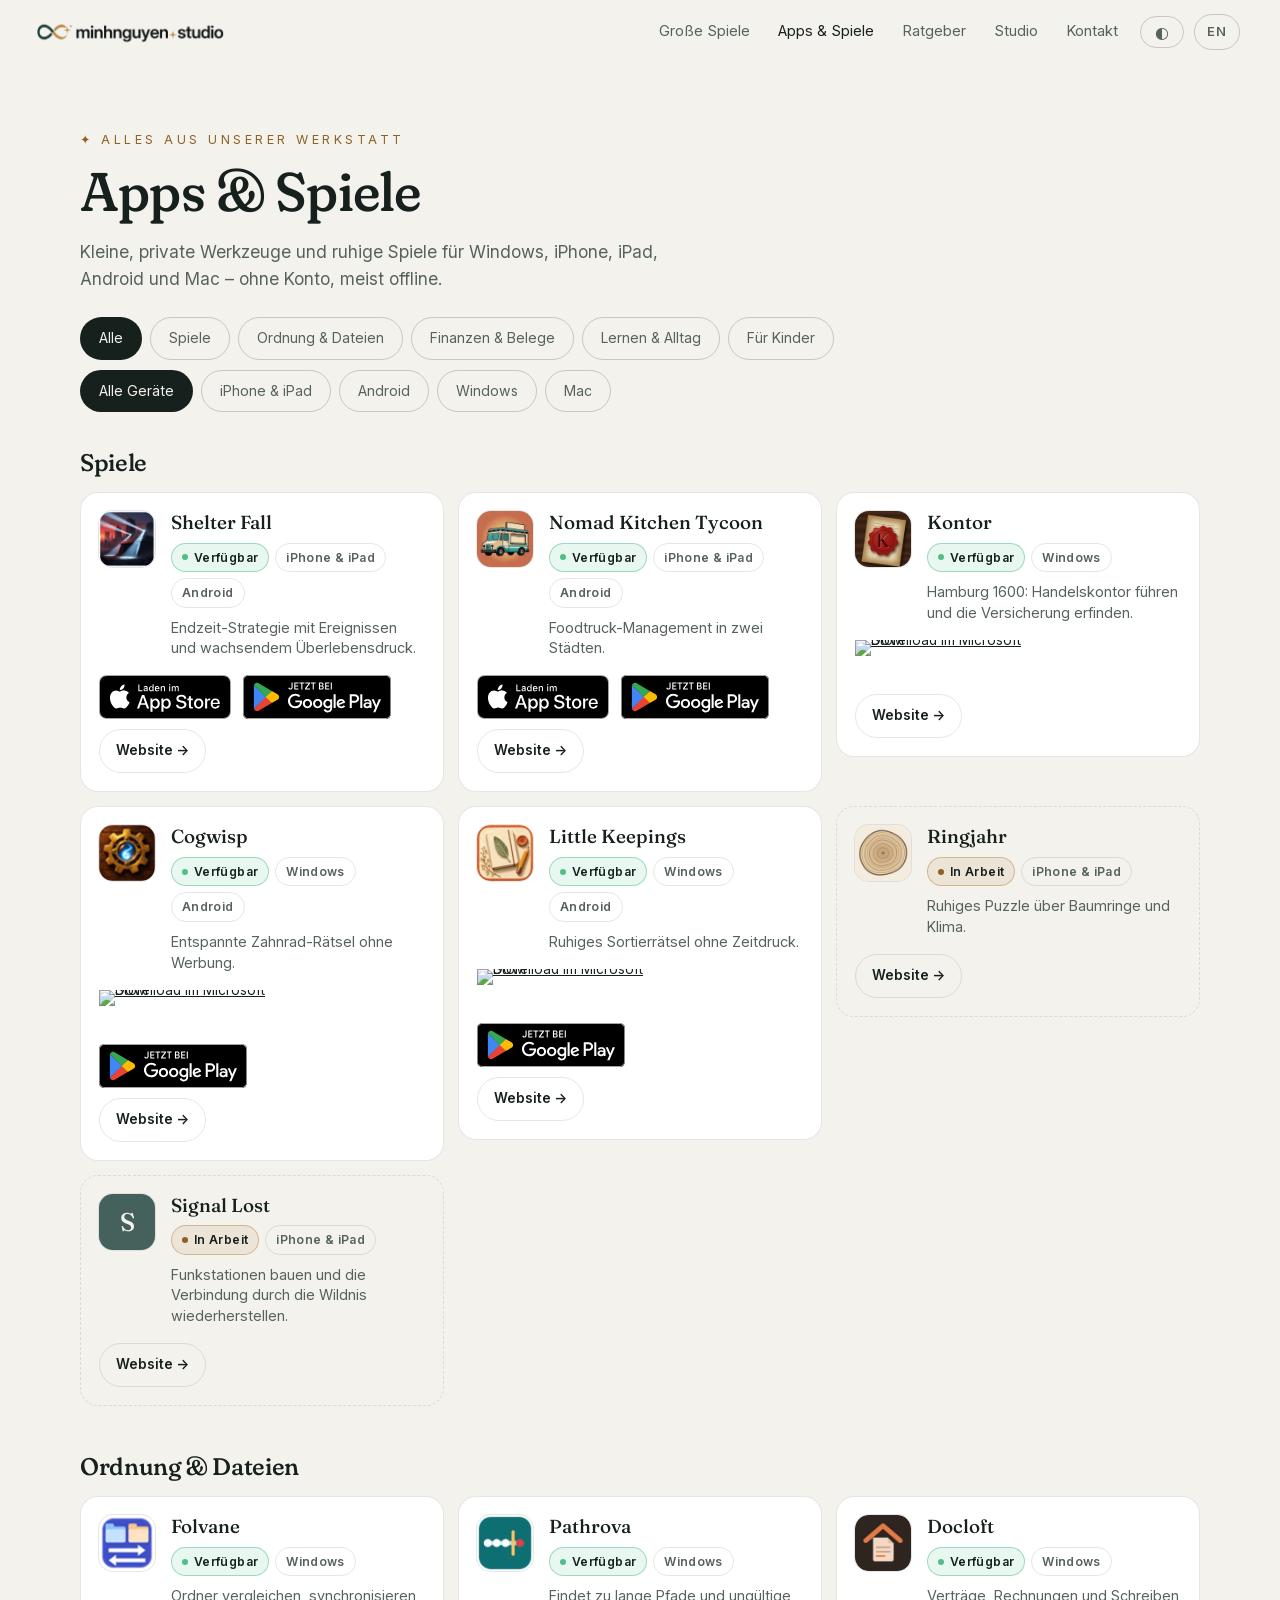
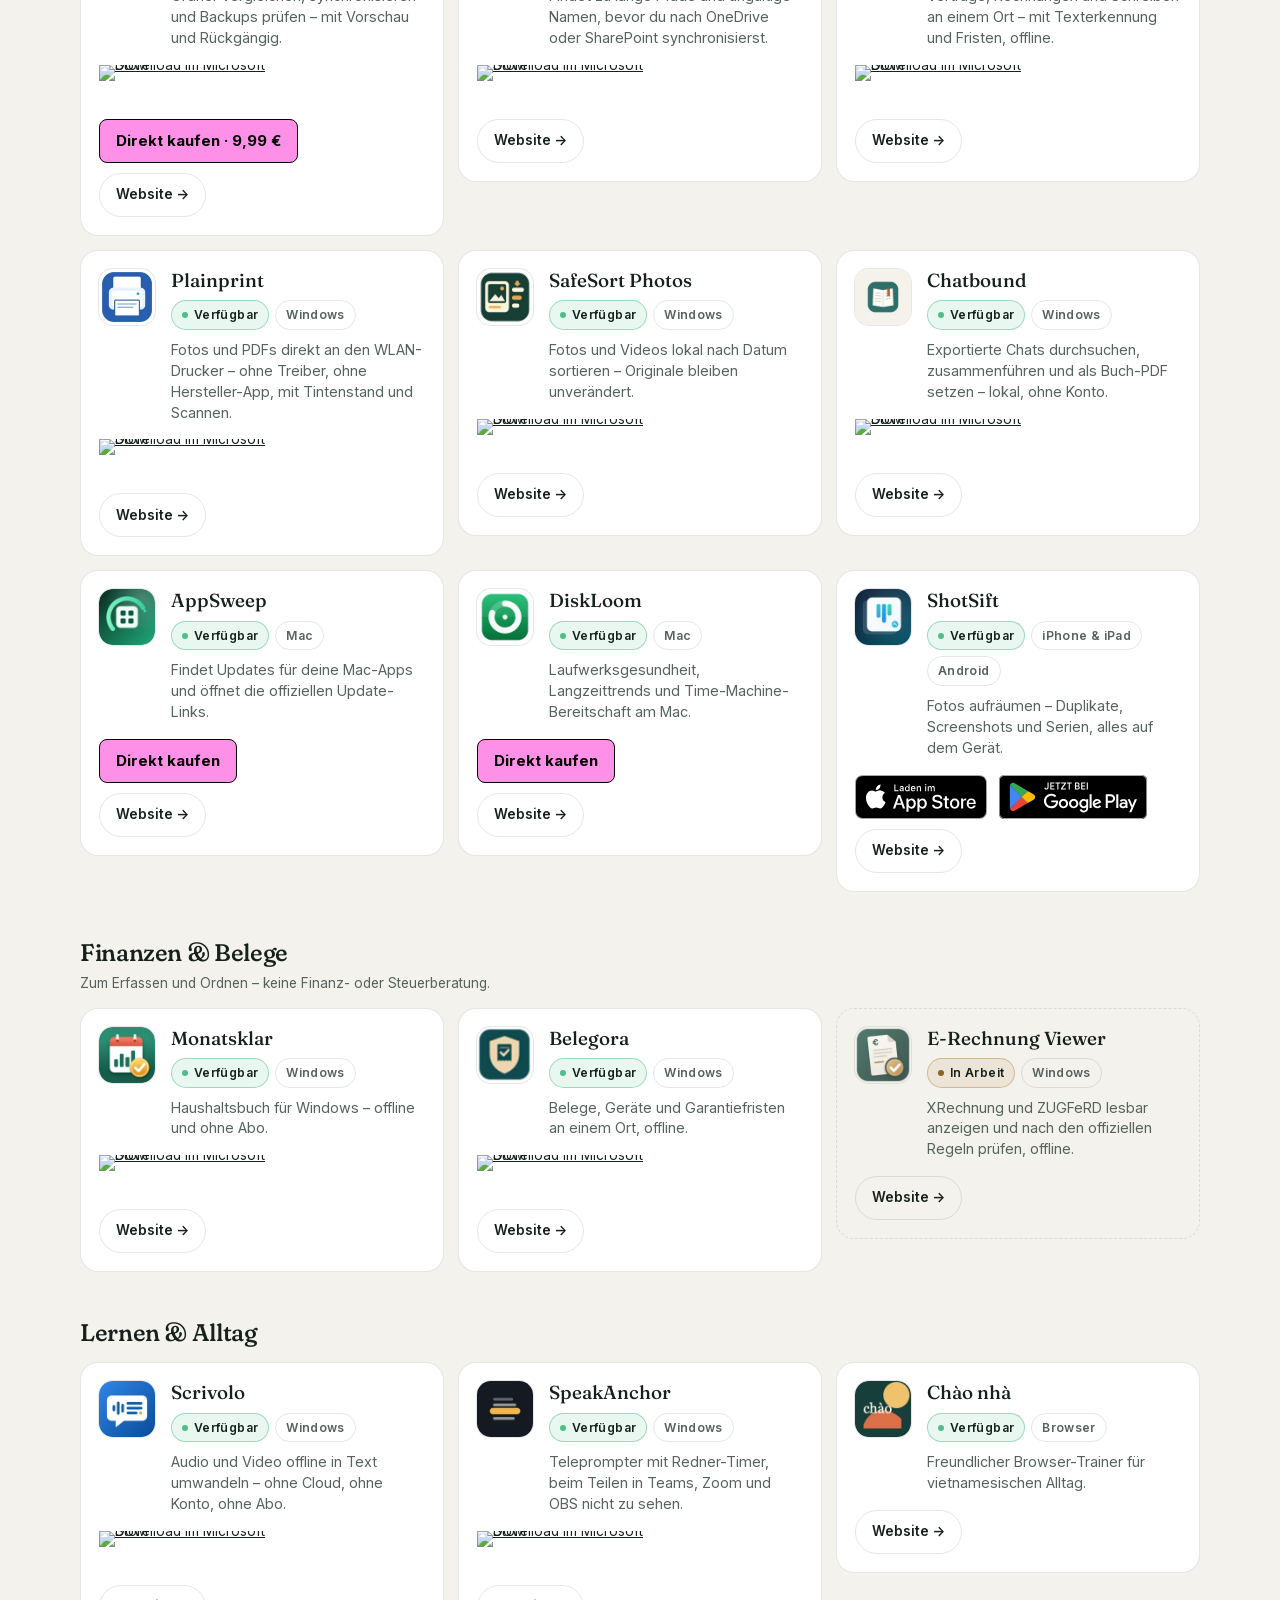
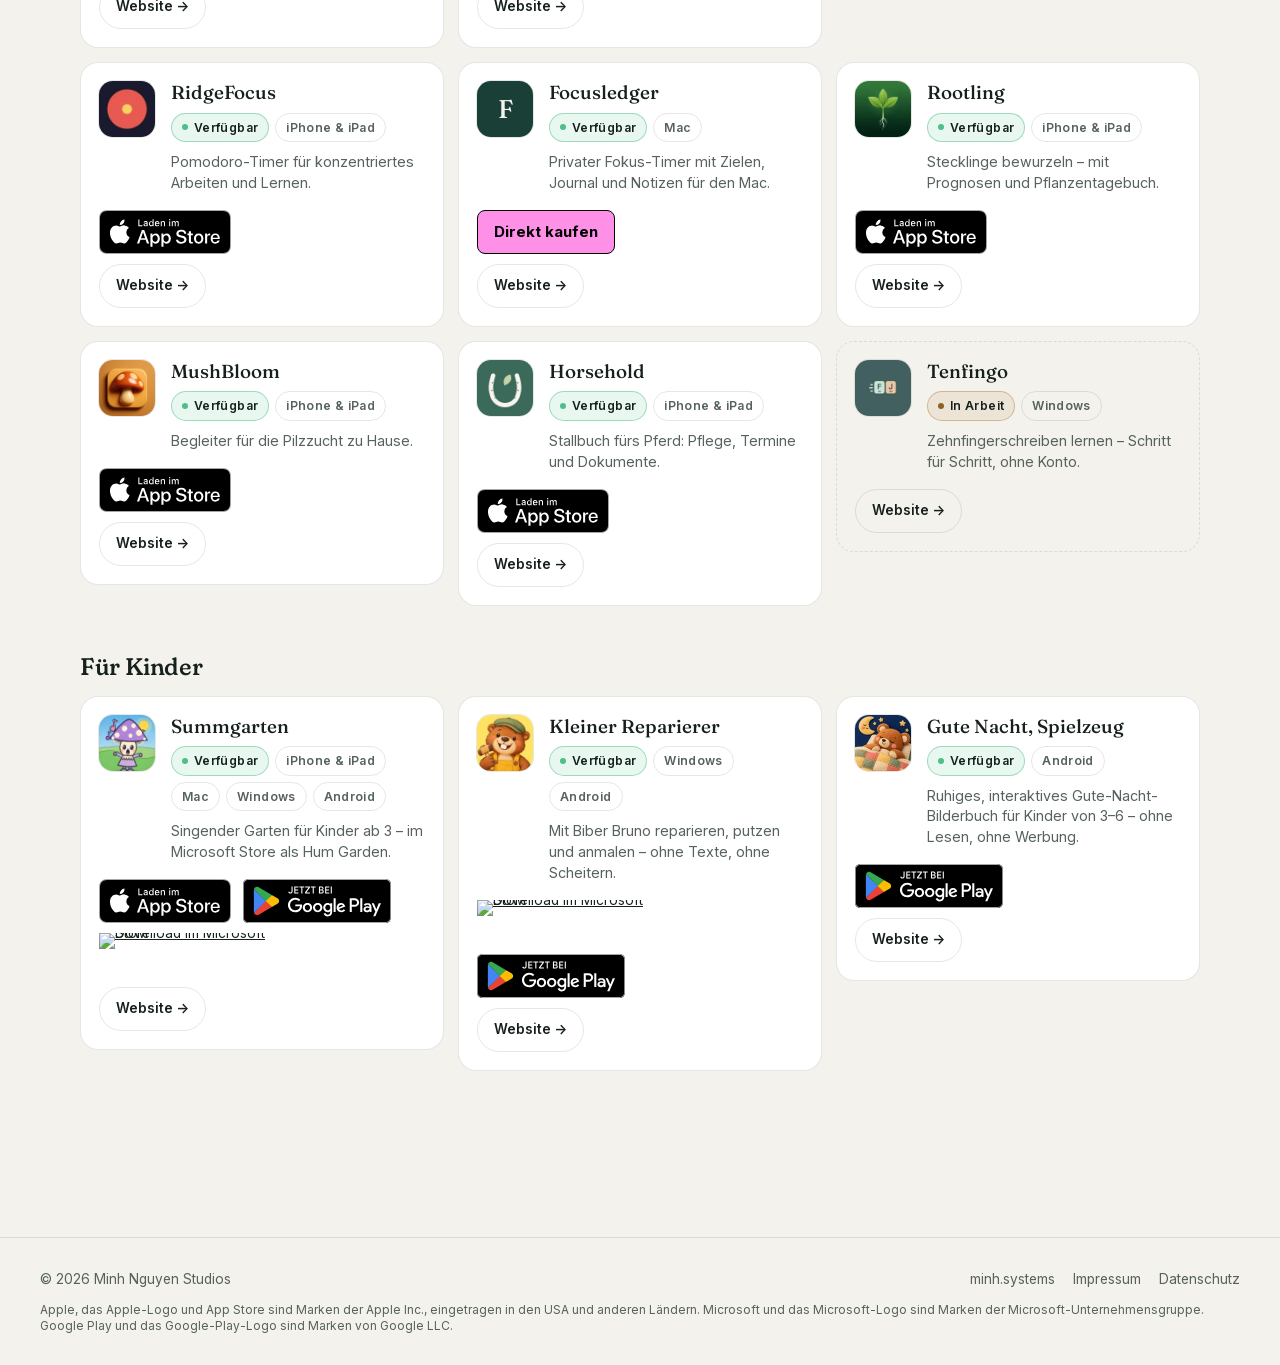
==== commit 67aa8333: "Katalog: Scrivolo im Microsoft Store" ====
--- a/apps/index.html
+++ b/apps/index.html
@@ -57,7 +57,7 @@
   <div class="group" data-k="spiele"><h2 class="serif">Spiele</h2><div class="cat"><article class="app" data-cat="spiele" data-a="shelterfall" data-pf="iPhone Android"><img class="ico" src="../img/icons/shelterfall.webp" alt="" width="56" height="56" loading="lazy"><div><h3><a href="https://shelterfall.minh.systems/">Shelter Fall</a></h3><div class="badges"><span class="st ok">Verfügbar</span><span class="pf">iPhone &amp; iPad</span><span class="pf">Android</span></div><p>Endzeit-Strategie mit Ereignissen und wachsendem Überlebensdruck.</p></div><div class="go"><div class="stores"><a class="badge" href="https://apps.apple.com/app/id6759238842" target="_blank" rel="noopener"><img src="../brand/badges/app-store-de.svg" alt="Laden im App Store" width="132" height="44" loading="lazy"></a><a class="badge" href="https://play.google.com/store/apps/details?id=com.minhstudios.shelterfall&amp;hl=de" target="_blank" rel="noopener"><img src="../brand/badges/google-play-de.svg" alt="Jetzt bei Google Play" width="148" height="44" loading="lazy"></a></div><a class="more" href="https://shelterfall.minh.systems/">Website →</a></div></article><article class="app" data-cat="spiele" data-a="nomad" data-pf="iPhone Android"><img class="ico" src="../img/icons/nomad.webp" alt="" width="56" height="56" loading="lazy"><div><h3><a href="https://minh.systems/NomadKitchenTycoon/">Nomad Kitchen Tycoon</a></h3><div class="badges"><span class="st ok">Verfügbar</span><span class="pf">iPhone &amp; iPad</span><span class="pf">Android</span></div><p>Foodtruck-Management in zwei Städten.</p></div><div class="go"><div class="stores"><a class="badge" href="https://apps.apple.com/app/id6759504817" target="_blank" rel="noopener"><img src="../brand/badges/app-store-de.svg" alt="Laden im App Store" width="132" height="44" loading="lazy"></a><a class="badge" href="https://play.google.com/store/apps/details?id=com.minhstudios.nomadkitchen&amp;hl=de" target="_blank" rel="noopener"><img src="../brand/badges/google-play-de.svg" alt="Jetzt bei Google Play" width="148" height="44" loading="lazy"></a></div><a class="more" href="https://minh.systems/NomadKitchenTycoon/">Website →</a></div></article><article class="app" data-cat="spiele" data-a="kontor" data-pf="Windows"><img class="ico" src="../img/icons/kontor.webp" alt="" width="56" height="56" loading="lazy"><div><h3><a href="https://minh.systems/Kontor/">Kontor</a></h3><div class="badges"><span class="st ok">Verfügbar</span><span class="pf">Windows</span></div><p>Hamburg 1600: Handelskontor führen und die Versicherung erfinden.</p></div><div class="go"><div class="stores"><a class="badge" href="https://apps.microsoft.com/detail/9NHXXNR55XT6" target="_blank" rel="noopener"><img src="https://get.microsoft.com/images/de%20dark.svg" alt="Download im Microsoft Store" width="183" height="44" loading="lazy"></a></div><a class="more" href="https://minh.systems/Kontor/">Website →</a></div></article><article class="app" data-cat="spiele" data-a="cogwisp" data-pf="Windows Android"><img class="ico" src="../img/icons/cogwisp.webp" alt="" width="56" height="56" loading="lazy"><div><h3><a href="https://minh.systems/Cogwisp/">Cogwisp</a></h3><div class="badges"><span class="st ok">Verfügbar</span><span class="pf">Windows</span><span class="pf">Android</span></div><p>Entspannte Zahnrad-Rätsel ohne Werbung.</p></div><div class="go"><div class="stores"><a class="badge" href="https://apps.microsoft.com/detail/9NSRPBK9PL5N" target="_blank" rel="noopener"><img src="https://get.microsoft.com/images/de%20dark.svg" alt="Download im Microsoft Store" width="183" height="44" loading="lazy"></a><a class="badge" href="https://play.google.com/store/apps/details?id=com.minhstudios.cogwisp&amp;hl=de" target="_blank" rel="noopener"><img src="../brand/badges/google-play-de.svg" alt="Jetzt bei Google Play" width="148" height="44" loading="lazy"></a></div><a class="more" href="https://minh.systems/Cogwisp/">Website →</a></div></article><article class="app" data-cat="spiele" data-a="littlekeepings" data-pf="Windows Android"><img class="ico" src="../img/icons/littlekeepings.webp" alt="" width="56" height="56" loading="lazy"><div><h3><a href="https://minh.systems/LittleKeepings/">Little Keepings</a></h3><div class="badges"><span class="st ok">Verfügbar</span><span class="pf">Windows</span><span class="pf">Android</span></div><p>Ruhiges Sortierrätsel ohne Zeitdruck.</p></div><div class="go"><div class="stores"><a class="badge" href="https://apps.microsoft.com/detail/9N1WQT29BF8W" target="_blank" rel="noopener"><img src="https://get.microsoft.com/images/de%20dark.svg" alt="Download im Microsoft Store" width="183" height="44" loading="lazy"></a><a class="badge" href="https://play.google.com/store/apps/details?id=de.minhstudios.littlekeepings&amp;hl=de" target="_blank" rel="noopener"><img src="../brand/badges/google-play-de.svg" alt="Jetzt bei Google Play" width="148" height="44" loading="lazy"></a></div><a class="more" href="https://minh.systems/LittleKeepings/">Website →</a></div></article><article class="app wip" data-cat="spiele" data-a="ringjahr" data-pf="iPhone"><img class="ico" src="../img/icons/ringjahr.webp" alt="" width="56" height="56" loading="lazy"><div><h3><a href="https://minh.systems/Ringjahr/">Ringjahr</a></h3><div class="badges"><span class="st soon">In Arbeit</span><span class="pf">iPhone &amp; iPad</span></div><p>Ruhiges Puzzle über Baumringe und Klima.</p></div><div class="go"><a class="more" href="https://minh.systems/Ringjahr/">Website →</a></div></article><article class="app wip" data-cat="spiele" data-a="signallost" data-pf="iPhone"><span class="ico mono" aria-hidden="true">S</span><div><h3><a href="https://minh.systems/SignalLost/">Signal Lost</a></h3><div class="badges"><span class="st soon">In Arbeit</span><span class="pf">iPhone &amp; iPad</span></div><p>Funkstationen bauen und die Verbindung durch die Wildnis wiederherstellen.</p></div><div class="go"><a class="more" href="https://minh.systems/SignalLost/">Website →</a></div></article></div></div>
   <div class="group" data-k="ordnung"><h2 class="serif">Ordnung &amp; Dateien</h2><div class="cat"><article class="app" data-cat="ordnung" data-a="folvane" data-pf="Windows"><img class="ico" src="../img/icons/folvane.webp" alt="" width="56" height="56" loading="lazy"><div><h3><a href="https://minh.systems/Folvane/">Folvane</a></h3><div class="badges"><span class="st ok">Verfügbar</span><span class="pf">Windows</span></div><p>Ordner vergleichen, synchronisieren und Backups prüfen – mit Vorschau und Rückgängig.</p></div><div class="go"><div class="stores"><a class="badge" href="https://apps.microsoft.com/detail/9NSDC58HLFRR" target="_blank" rel="noopener"><img src="https://get.microsoft.com/images/de%20dark.svg" alt="Download im Microsoft Store" width="183" height="44" loading="lazy"></a><a class="buybtn" href="https://michelpicker.gumroad.com/l/folvane?wanted=true" target="_blank" rel="noopener">Direkt kaufen · 9,99 €</a></div><a class="more" href="https://minh.systems/Folvane/">Website →</a></div></article><article class="app" data-cat="ordnung" data-a="pathrova" data-pf="Windows"><img class="ico" src="../img/icons/pathrova.webp" alt="" width="56" height="56" loading="lazy"><div><h3><a href="https://minh.systems/Pathrova/">Pathrova</a></h3><div class="badges"><span class="st ok">Verfügbar</span><span class="pf">Windows</span></div><p>Findet zu lange Pfade und ungültige Namen, bevor du nach OneDrive oder SharePoint synchronisierst.</p></div><div class="go"><div class="stores"><a class="badge" href="https://apps.microsoft.com/detail/9NJN21Z01WPM" target="_blank" rel="noopener"><img src="https://get.microsoft.com/images/de%20dark.svg" alt="Download im Microsoft Store" width="183" height="44" loading="lazy"></a></div><a class="more" href="https://minh.systems/Pathrova/">Website →</a></div></article><article class="app" data-cat="ordnung" data-a="docloft" data-pf="Windows"><img class="ico" src="../img/icons/docloft.webp" alt="" width="56" height="56" loading="lazy"><div><h3><a href="https://minh.systems/Docloft/">Docloft</a></h3><div class="badges"><span class="st ok">Verfügbar</span><span class="pf">Windows</span></div><p>Verträge, Rechnungen und Schreiben an einem Ort – mit Texterkennung und Fristen, offline.</p></div><div class="go"><div class="stores"><a class="badge" href="https://apps.microsoft.com/detail/9NRVKF4456H6" target="_blank" rel="noopener"><img src="https://get.microsoft.com/images/de%20dark.svg" alt="Download im Microsoft Store" width="183" height="44" loading="lazy"></a></div><a class="more" href="https://minh.systems/Docloft/">Website →</a></div></article><article class="app" data-cat="ordnung" data-a="plainprint" data-pf="Windows"><img class="ico" src="../img/icons/plainprint.webp" alt="" width="56" height="56" loading="lazy"><div><h3><a href="https://minh.systems/Plainprint/">Plainprint</a></h3><div class="badges"><span class="st ok">Verfügbar</span><span class="pf">Windows</span></div><p>Fotos und PDFs direkt an den WLAN-Drucker – ohne Treiber, ohne Hersteller-App, mit Tintenstand und Scannen.</p></div><div class="go"><div class="stores"><a class="badge" href="https://apps.microsoft.com/detail/9PL3RT8GS1NX" target="_blank" rel="noopener"><img src="https://get.microsoft.com/images/de%20dark.svg" alt="Download im Microsoft Store" width="183" height="44" loading="lazy"></a></div><a class="more" href="https://minh.systems/Plainprint/">Website →</a></div></article><article class="app" data-cat="ordnung" data-a="fotokehr" data-pf="Windows"><img class="ico" src="../img/icons/fotokehr.webp" alt="" width="56" height="56" loading="lazy"><div><h3><a href="https://minh.systems/SafeSort-Photos/">SafeSort Photos</a></h3><div class="badges"><span class="st ok">Verfügbar</span><span class="pf">Windows</span></div><p>Fotos und Videos lokal nach Datum sortieren – Originale bleiben unverändert.</p></div><div class="go"><div class="stores"><a class="badge" href="https://apps.microsoft.com/detail/9P6WTFZ3XF96" target="_blank" rel="noopener"><img src="https://get.microsoft.com/images/de%20dark.svg" alt="Download im Microsoft Store" width="183" height="44" loading="lazy"></a></div><a class="more" href="https://minh.systems/SafeSort-Photos/">Website →</a></div></article><article class="app" data-cat="ordnung" data-a="plauderbuch" data-pf="Windows"><img class="ico" src="../img/icons/plauderbuch.webp" alt="" width="56" height="56" loading="lazy"><div><h3><a href="https://minh.systems/Chatbound/">Chatbound</a></h3><div class="badges"><span class="st ok">Verfügbar</span><span class="pf">Windows</span></div><p>Exportierte Chats durchsuchen, zusammenführen und als Buch-PDF setzen – lokal, ohne Konto.</p></div><div class="go"><div class="stores"><a class="badge" href="https://apps.microsoft.com/detail/9PJV28CQJV8K" target="_blank" rel="noopener"><img src="https://get.microsoft.com/images/de%20dark.svg" alt="Download im Microsoft Store" width="183" height="44" loading="lazy"></a></div><a class="more" href="https://minh.systems/Chatbound/">Website →</a></div></article><article class="app" data-cat="ordnung" data-a="appsweep" data-pf="Mac"><img class="ico" src="../img/icons/appsweep.webp" alt="" width="56" height="56" loading="lazy"><div><h3><a href="https://minh.systems/AppSweep/">AppSweep</a></h3><div class="badges"><span class="st ok">Verfügbar</span><span class="pf">Mac</span></div><p>Findet Updates für deine Mac-Apps und öffnet die offiziellen Update-Links.</p></div><div class="go"><div class="stores"><a class="buybtn" href="https://michelpicker.gumroad.com/l/AppSweep?wanted=true" target="_blank" rel="noopener">Direkt kaufen</a></div><a class="more" href="https://minh.systems/AppSweep/">Website →</a></div></article><article class="app" data-cat="ordnung" data-a="diskloom" data-pf="Mac"><img class="ico" src="../img/icons/diskloom.webp" alt="" width="56" height="56" loading="lazy"><div><h3><a href="https://minh.systems/DiskLoom/">DiskLoom</a></h3><div class="badges"><span class="st ok">Verfügbar</span><span class="pf">Mac</span></div><p>Laufwerksgesundheit, Langzeittrends und Time-Machine-Bereitschaft am Mac.</p></div><div class="go"><div class="stores"><a class="buybtn" href="https://michelpicker.gumroad.com/l/diskloom?wanted=true" target="_blank" rel="noopener">Direkt kaufen</a></div><a class="more" href="https://minh.systems/DiskLoom/">Website →</a></div></article><article class="app" data-cat="ordnung" data-a="shotsift" data-pf="iPhone Android"><img class="ico" src="../img/icons/shotsift.webp" alt="" width="56" height="56" loading="lazy"><div><h3><a href="https://minh.systems/ShotSift/">ShotSift</a></h3><div class="badges"><span class="st ok">Verfügbar</span><span class="pf">iPhone &amp; iPad</span><span class="pf">Android</span></div><p>Fotos aufräumen – Duplikate, Screenshots und Serien, alles auf dem Gerät.</p></div><div class="go"><div class="stores"><a class="badge" href="https://apps.apple.com/app/id6758222349" target="_blank" rel="noopener"><img src="../brand/badges/app-store-de.svg" alt="Laden im App Store" width="132" height="44" loading="lazy"></a><a class="badge" href="https://play.google.com/store/apps/details?id=com.michelpicker.shotsift&amp;hl=de" target="_blank" rel="noopener"><img src="../brand/badges/google-play-de.svg" alt="Jetzt bei Google Play" width="148" height="44" loading="lazy"></a></div><a class="more" href="https://minh.systems/ShotSift/">Website →</a></div></article></div></div>
   <div class="group" data-k="finanzen"><h2 class="serif">Finanzen &amp; Belege</h2><p class="hint-note">Zum Erfassen und Ordnen – keine Finanz- oder Steuerberatung.</p><div class="cat"><article class="app" data-cat="finanzen" data-a="monatsklar" data-pf="Windows"><img class="ico" src="../img/icons/monatsklar.webp" alt="" width="56" height="56" loading="lazy"><div><h3><a href="https://minh.systems/Monatsklar/">Monatsklar</a></h3><div class="badges"><span class="st ok">Verfügbar</span><span class="pf">Windows</span></div><p>Haushaltsbuch für Windows – offline und ohne Abo.</p></div><div class="go"><div class="stores"><a class="badge" href="https://apps.microsoft.com/detail/9N6JM2J3LC27" target="_blank" rel="noopener"><img src="https://get.microsoft.com/images/de%20dark.svg" alt="Download im Microsoft Store" width="183" height="44" loading="lazy"></a></div><a class="more" href="https://minh.systems/Monatsklar/">Website →</a></div></article><article class="app" data-cat="finanzen" data-a="belegora" data-pf="Windows"><img class="ico" src="../img/icons/belegora.webp" alt="" width="56" height="56" loading="lazy"><div><h3><a href="https://minh.systems/belegora/">Belegora</a></h3><div class="badges"><span class="st ok">Verfügbar</span><span class="pf">Windows</span></div><p>Belege, Geräte und Garantiefristen an einem Ort, offline.</p></div><div class="go"><div class="stores"><a class="badge" href="https://apps.microsoft.com/detail/9NB7QSNC6MJQ" target="_blank" rel="noopener"><img src="https://get.microsoft.com/images/de%20dark.svg" alt="Download im Microsoft Store" width="183" height="44" loading="lazy"></a></div><a class="more" href="https://minh.systems/belegora/">Website →</a></div></article><article class="app wip" data-cat="finanzen" data-a="erechnung" data-pf="Windows"><img class="ico" src="../img/icons/erechnung.webp" alt="" width="56" height="56" loading="lazy"><div><h3><a href="https://minh.systems/erechnung/">E-Rechnung Viewer</a></h3><div class="badges"><span class="st soon">In Arbeit</span><span class="pf">Windows</span></div><p>XRechnung und ZUGFeRD lesbar anzeigen und nach den offiziellen Regeln prüfen, offline.</p></div><div class="go"><a class="more" href="https://minh.systems/erechnung/">Website →</a></div></article></div></div>
-  <div class="group" data-k="lernen"><h2 class="serif">Lernen &amp; Alltag</h2><div class="cat"><article class="app" data-cat="lernen" data-a="speakanchor" data-pf="Windows"><img class="ico" src="../img/icons/speakanchor.webp" alt="" width="56" height="56" loading="lazy"><div><h3><a href="https://minh.systems/SpeakAnchor/">SpeakAnchor</a></h3><div class="badges"><span class="st ok">Verfügbar</span><span class="pf">Windows</span></div><p>Teleprompter mit Redner-Timer, beim Teilen in Teams, Zoom und OBS nicht zu sehen.</p></div><div class="go"><div class="stores"><a class="badge" href="https://apps.microsoft.com/detail/9PF13FM93XSJ" target="_blank" rel="noopener"><img src="https://get.microsoft.com/images/de%20dark.svg" alt="Download im Microsoft Store" width="183" height="44" loading="lazy"></a></div><a class="more" href="https://minh.systems/SpeakAnchor/">Website →</a></div></article><article class="app" data-cat="lernen" data-a="vietnamese" data-pf="Browser"><img class="ico" src="../img/icons/vietnamese.webp" alt="" width="56" height="56" loading="lazy"><div><h3><a href="https://minh.systems/VietnameseTrainer/">Chào nhà</a></h3><div class="badges"><span class="st ok">Verfügbar</span><span class="pf">Browser</span></div><p>Freundlicher Browser-Trainer für vietnamesischen Alltag.</p></div><div class="go"><a class="more" href="https://minh.systems/VietnameseTrainer/">Website →</a></div></article><article class="app" data-cat="lernen" data-a="ridgefocus" data-pf="iPhone"><img class="ico" src="../img/icons/ridgefocus.webp" alt="" width="56" height="56" loading="lazy"><div><h3><a href="https://minh.systems/RidgeFocus/">RidgeFocus</a></h3><div class="badges"><span class="st ok">Verfügbar</span><span class="pf">iPhone &amp; iPad</span></div><p>Pomodoro-Timer für konzentriertes Arbeiten und Lernen.</p></div><div class="go"><div class="stores"><a class="badge" href="https://apps.apple.com/app/id6758014649" target="_blank" rel="noopener"><img src="../brand/badges/app-store-de.svg" alt="Laden im App Store" width="132" height="44" loading="lazy"></a></div><a class="more" href="https://minh.systems/RidgeFocus/">Website →</a></div></article><article class="app" data-cat="lernen" data-a="focusledger" data-pf="Mac"><span class="ico mono" aria-hidden="true">F</span><div><h3><a href="https://minh.systems/Focusledger-Pro/">Focusledger</a></h3><div class="badges"><span class="st ok">Verfügbar</span><span class="pf">Mac</span></div><p>Privater Fokus-Timer mit Zielen, Journal und Notizen für den Mac.</p></div><div class="go"><div class="stores"><a class="buybtn" href="https://michelpicker.gumroad.com/l/focusledger?wanted=true" target="_blank" rel="noopener">Direkt kaufen</a></div><a class="more" href="https://minh.systems/Focusledger-Pro/">Website →</a></div></article><article class="app" data-cat="lernen" data-a="rootling" data-pf="iPhone"><img class="ico" src="../img/icons/rootling.webp" alt="" width="56" height="56" loading="lazy"><div><h3><a href="https://minh.systems/Rootling/">Rootling</a></h3><div class="badges"><span class="st ok">Verfügbar</span><span class="pf">iPhone &amp; iPad</span></div><p>Stecklinge bewurzeln – mit Prognosen und Pflanzentagebuch.</p></div><div class="go"><div class="stores"><a class="badge" href="https://apps.apple.com/app/id6758851487" target="_blank" rel="noopener"><img src="../brand/badges/app-store-de.svg" alt="Laden im App Store" width="132" height="44" loading="lazy"></a></div><a class="more" href="https://minh.systems/Rootling/">Website →</a></div></article><article class="app" data-cat="lernen" data-a="mushbloom" data-pf="iPhone"><img class="ico" src="../img/icons/mushbloom.webp" alt="" width="56" height="56" loading="lazy"><div><h3><a href="https://mushbloom.minh.systems/">MushBloom</a></h3><div class="badges"><span class="st ok">Verfügbar</span><span class="pf">iPhone &amp; iPad</span></div><p>Begleiter für die Pilzzucht zu Hause.</p></div><div class="go"><div class="stores"><a class="badge" href="https://apps.apple.com/app/id6758917023" target="_blank" rel="noopener"><img src="../brand/badges/app-store-de.svg" alt="Laden im App Store" width="132" height="44" loading="lazy"></a></div><a class="more" href="https://mushbloom.minh.systems/">Website →</a></div></article><article class="app" data-cat="lernen" data-a="horsehold" data-pf="iPhone"><img class="ico" src="../img/icons/horsehold.webp" alt="" width="56" height="56" loading="lazy"><div><h3><a href="https://minh.systems/Stable/">Horsehold</a></h3><div class="badges"><span class="st ok">Verfügbar</span><span class="pf">iPhone &amp; iPad</span></div><p>Stallbuch fürs Pferd: Pflege, Termine und Dokumente.</p></div><div class="go"><div class="stores"><a class="badge" href="https://apps.apple.com/app/id6826688753" target="_blank" rel="noopener"><img src="../brand/badges/app-store-de.svg" alt="Laden im App Store" width="132" height="44" loading="lazy"></a></div><a class="more" href="https://minh.systems/Stable/">Website →</a></div></article><article class="app wip" data-cat="lernen" data-a="tastenflink" data-pf="Windows"><img class="ico" src="../img/icons/tastenflink.webp" alt="" width="56" height="56" loading="lazy"><div><h3><a href="https://minh.systems/Tenfingo/">Tenfingo</a></h3><div class="badges"><span class="st soon">In Arbeit</span><span class="pf">Windows</span></div><p>Zehnfingerschreiben lernen – Schritt für Schritt, ohne Konto.</p></div><div class="go"><a class="more" href="https://minh.systems/Tenfingo/">Website →</a></div></article></div></div>
+  <div class="group" data-k="lernen"><h2 class="serif">Lernen &amp; Alltag</h2><div class="cat"><article class="app" data-cat="lernen" data-a="scrivolo" data-pf="Windows"><img class="ico" src="../img/icons/scrivolo.webp" alt="" width="56" height="56" loading="lazy"><div><h3><a href="https://minh.systems/Scrivolo/">Scrivolo</a></h3><div class="badges"><span class="st ok">Verfügbar</span><span class="pf">Windows</span></div><p>Audio und Video offline in Text umwandeln – ohne Cloud, ohne Konto, ohne Abo.</p></div><div class="go"><div class="stores"><a class="badge" href="https://apps.microsoft.com/detail/9NV63LMD4RRV" target="_blank" rel="noopener"><img src="https://get.microsoft.com/images/de%20dark.svg" alt="Download im Microsoft Store" width="183" height="44" loading="lazy"></a></div><a class="more" href="https://minh.systems/Scrivolo/">Website →</a></div></article><article class="app" data-cat="lernen" data-a="speakanchor" data-pf="Windows"><img class="ico" src="../img/icons/speakanchor.webp" alt="" width="56" height="56" loading="lazy"><div><h3><a href="https://minh.systems/SpeakAnchor/">SpeakAnchor</a></h3><div class="badges"><span class="st ok">Verfügbar</span><span class="pf">Windows</span></div><p>Teleprompter mit Redner-Timer, beim Teilen in Teams, Zoom und OBS nicht zu sehen.</p></div><div class="go"><div class="stores"><a class="badge" href="https://apps.microsoft.com/detail/9PF13FM93XSJ" target="_blank" rel="noopener"><img src="https://get.microsoft.com/images/de%20dark.svg" alt="Download im Microsoft Store" width="183" height="44" loading="lazy"></a></div><a class="more" href="https://minh.systems/SpeakAnchor/">Website →</a></div></article><article class="app" data-cat="lernen" data-a="vietnamese" data-pf="Browser"><img class="ico" src="../img/icons/vietnamese.webp" alt="" width="56" height="56" loading="lazy"><div><h3><a href="https://minh.systems/VietnameseTrainer/">Chào nhà</a></h3><div class="badges"><span class="st ok">Verfügbar</span><span class="pf">Browser</span></div><p>Freundlicher Browser-Trainer für vietnamesischen Alltag.</p></div><div class="go"><a class="more" href="https://minh.systems/VietnameseTrainer/">Website →</a></div></article><article class="app" data-cat="lernen" data-a="ridgefocus" data-pf="iPhone"><img class="ico" src="../img/icons/ridgefocus.webp" alt="" width="56" height="56" loading="lazy"><div><h3><a href="https://minh.systems/RidgeFocus/">RidgeFocus</a></h3><div class="badges"><span class="st ok">Verfügbar</span><span class="pf">iPhone &amp; iPad</span></div><p>Pomodoro-Timer für konzentriertes Arbeiten und Lernen.</p></div><div class="go"><div class="stores"><a class="badge" href="https://apps.apple.com/app/id6758014649" target="_blank" rel="noopener"><img src="../brand/badges/app-store-de.svg" alt="Laden im App Store" width="132" height="44" loading="lazy"></a></div><a class="more" href="https://minh.systems/RidgeFocus/">Website →</a></div></article><article class="app" data-cat="lernen" data-a="focusledger" data-pf="Mac"><span class="ico mono" aria-hidden="true">F</span><div><h3><a href="https://minh.systems/Focusledger-Pro/">Focusledger</a></h3><div class="badges"><span class="st ok">Verfügbar</span><span class="pf">Mac</span></div><p>Privater Fokus-Timer mit Zielen, Journal und Notizen für den Mac.</p></div><div class="go"><div class="stores"><a class="buybtn" href="https://michelpicker.gumroad.com/l/focusledger?wanted=true" target="_blank" rel="noopener">Direkt kaufen</a></div><a class="more" href="https://minh.systems/Focusledger-Pro/">Website →</a></div></article><article class="app" data-cat="lernen" data-a="rootling" data-pf="iPhone"><img class="ico" src="../img/icons/rootling.webp" alt="" width="56" height="56" loading="lazy"><div><h3><a href="https://minh.systems/Rootling/">Rootling</a></h3><div class="badges"><span class="st ok">Verfügbar</span><span class="pf">iPhone &amp; iPad</span></div><p>Stecklinge bewurzeln – mit Prognosen und Pflanzentagebuch.</p></div><div class="go"><div class="stores"><a class="badge" href="https://apps.apple.com/app/id6758851487" target="_blank" rel="noopener"><img src="../brand/badges/app-store-de.svg" alt="Laden im App Store" width="132" height="44" loading="lazy"></a></div><a class="more" href="https://minh.systems/Rootling/">Website →</a></div></article><article class="app" data-cat="lernen" data-a="mushbloom" data-pf="iPhone"><img class="ico" src="../img/icons/mushbloom.webp" alt="" width="56" height="56" loading="lazy"><div><h3><a href="https://mushbloom.minh.systems/">MushBloom</a></h3><div class="badges"><span class="st ok">Verfügbar</span><span class="pf">iPhone &amp; iPad</span></div><p>Begleiter für die Pilzzucht zu Hause.</p></div><div class="go"><div class="stores"><a class="badge" href="https://apps.apple.com/app/id6758917023" target="_blank" rel="noopener"><img src="../brand/badges/app-store-de.svg" alt="Laden im App Store" width="132" height="44" loading="lazy"></a></div><a class="more" href="https://mushbloom.minh.systems/">Website →</a></div></article><article class="app" data-cat="lernen" data-a="horsehold" data-pf="iPhone"><img class="ico" src="../img/icons/horsehold.webp" alt="" width="56" height="56" loading="lazy"><div><h3><a href="https://minh.systems/Stable/">Horsehold</a></h3><div class="badges"><span class="st ok">Verfügbar</span><span class="pf">iPhone &amp; iPad</span></div><p>Stallbuch fürs Pferd: Pflege, Termine und Dokumente.</p></div><div class="go"><div class="stores"><a class="badge" href="https://apps.apple.com/app/id6826688753" target="_blank" rel="noopener"><img src="../brand/badges/app-store-de.svg" alt="Laden im App Store" width="132" height="44" loading="lazy"></a></div><a class="more" href="https://minh.systems/Stable/">Website →</a></div></article><article class="app wip" data-cat="lernen" data-a="tastenflink" data-pf="Windows"><img class="ico" src="../img/icons/tastenflink.webp" alt="" width="56" height="56" loading="lazy"><div><h3><a href="https://minh.systems/Tenfingo/">Tenfingo</a></h3><div class="badges"><span class="st soon">In Arbeit</span><span class="pf">Windows</span></div><p>Zehnfingerschreiben lernen – Schritt für Schritt, ohne Konto.</p></div><div class="go"><a class="more" href="https://minh.systems/Tenfingo/">Website →</a></div></article></div></div>
   <div class="group" data-k="kinder"><h2 class="serif">Für Kinder</h2><div class="cat"><article class="app" data-cat="kinder" data-a="summgarten" data-pf="iPhone Mac Windows Android"><img class="ico" src="../img/icons/summgarten.webp" alt="" width="56" height="56" loading="lazy"><div><h3><a href="https://minh.systems/Summgarten/">Summgarten</a></h3><div class="badges"><span class="st ok">Verfügbar</span><span class="pf">iPhone &amp; iPad</span><span class="pf">Mac</span><span class="pf">Windows</span><span class="pf">Android</span></div><p>Singender Garten für Kinder ab 3 – im Microsoft Store als Hum Garden.</p></div><div class="go"><div class="stores"><a class="badge" href="https://apps.apple.com/app/id6824160993" target="_blank" rel="noopener"><img src="../brand/badges/app-store-de.svg" alt="Laden im App Store" width="132" height="44" loading="lazy"></a><a class="badge" href="https://play.google.com/store/apps/details?id=de.michelnguyen.klanggarten&amp;hl=de" target="_blank" rel="noopener"><img src="../brand/badges/google-play-de.svg" alt="Jetzt bei Google Play" width="148" height="44" loading="lazy"></a><a class="badge" href="https://apps.microsoft.com/detail/9PGTW423BB1H" target="_blank" rel="noopener"><img src="https://get.microsoft.com/images/de%20dark.svg" alt="Download im Microsoft Store" width="183" height="44" loading="lazy"></a></div><a class="more" href="https://minh.systems/Summgarten/">Website →</a></div></article><article class="app" data-cat="kinder" data-a="reparierer" data-pf="Windows Android"><img class="ico" src="../img/icons/reparierer.webp" alt="" width="56" height="56" loading="lazy"><div><h3><a href="https://minh.systems/KleinerReparierer/">Kleiner Reparierer</a></h3><div class="badges"><span class="st ok">Verfügbar</span><span class="pf">Windows</span><span class="pf">Android</span></div><p>Mit Biber Bruno reparieren, putzen und anmalen – ohne Texte, ohne Scheitern.</p></div><div class="go"><div class="stores"><a class="badge" href="https://apps.microsoft.com/detail/9N71QS2JNCVW" target="_blank" rel="noopener"><img src="https://get.microsoft.com/images/de%20dark.svg" alt="Download im Microsoft Store" width="183" height="44" loading="lazy"></a><a class="badge" href="https://play.google.com/store/apps/details?id=de.michelnguyen.kleinerreparierer&amp;hl=de" target="_blank" rel="noopener"><img src="../brand/badges/google-play-de.svg" alt="Jetzt bei Google Play" width="148" height="44" loading="lazy"></a></div><a class="more" href="https://minh.systems/KleinerReparierer/">Website →</a></div></article><article class="app" data-cat="kinder" data-a="gutenacht" data-pf="Android"><img class="ico" src="../img/icons/gutenacht.webp" alt="" width="56" height="56" loading="lazy"><div><h3><a href="https://minh.systems/GuteNachtSpielzeug/">Gute Nacht, Spielzeug</a></h3><div class="badges"><span class="st ok">Verfügbar</span><span class="pf">Android</span></div><p>Ruhiges, interaktives Gute-Nacht-Bilderbuch für Kinder von 3–6 – ohne Lesen, ohne Werbung.</p></div><div class="go"><div class="stores"><a class="badge" href="https://play.google.com/store/apps/details?id=de.michelnguyen.gutenachtspielzeug&amp;hl=de" target="_blank" rel="noopener"><img src="../brand/badges/google-play-de.svg" alt="Jetzt bei Google Play" width="148" height="44" loading="lazy"></a></div><a class="more" href="https://minh.systems/GuteNachtSpielzeug/">Website →</a></div></article></div></div>
   <p class="none" id="none" hidden>Für diese Auswahl gibt es noch nichts.</p>
 </section>
